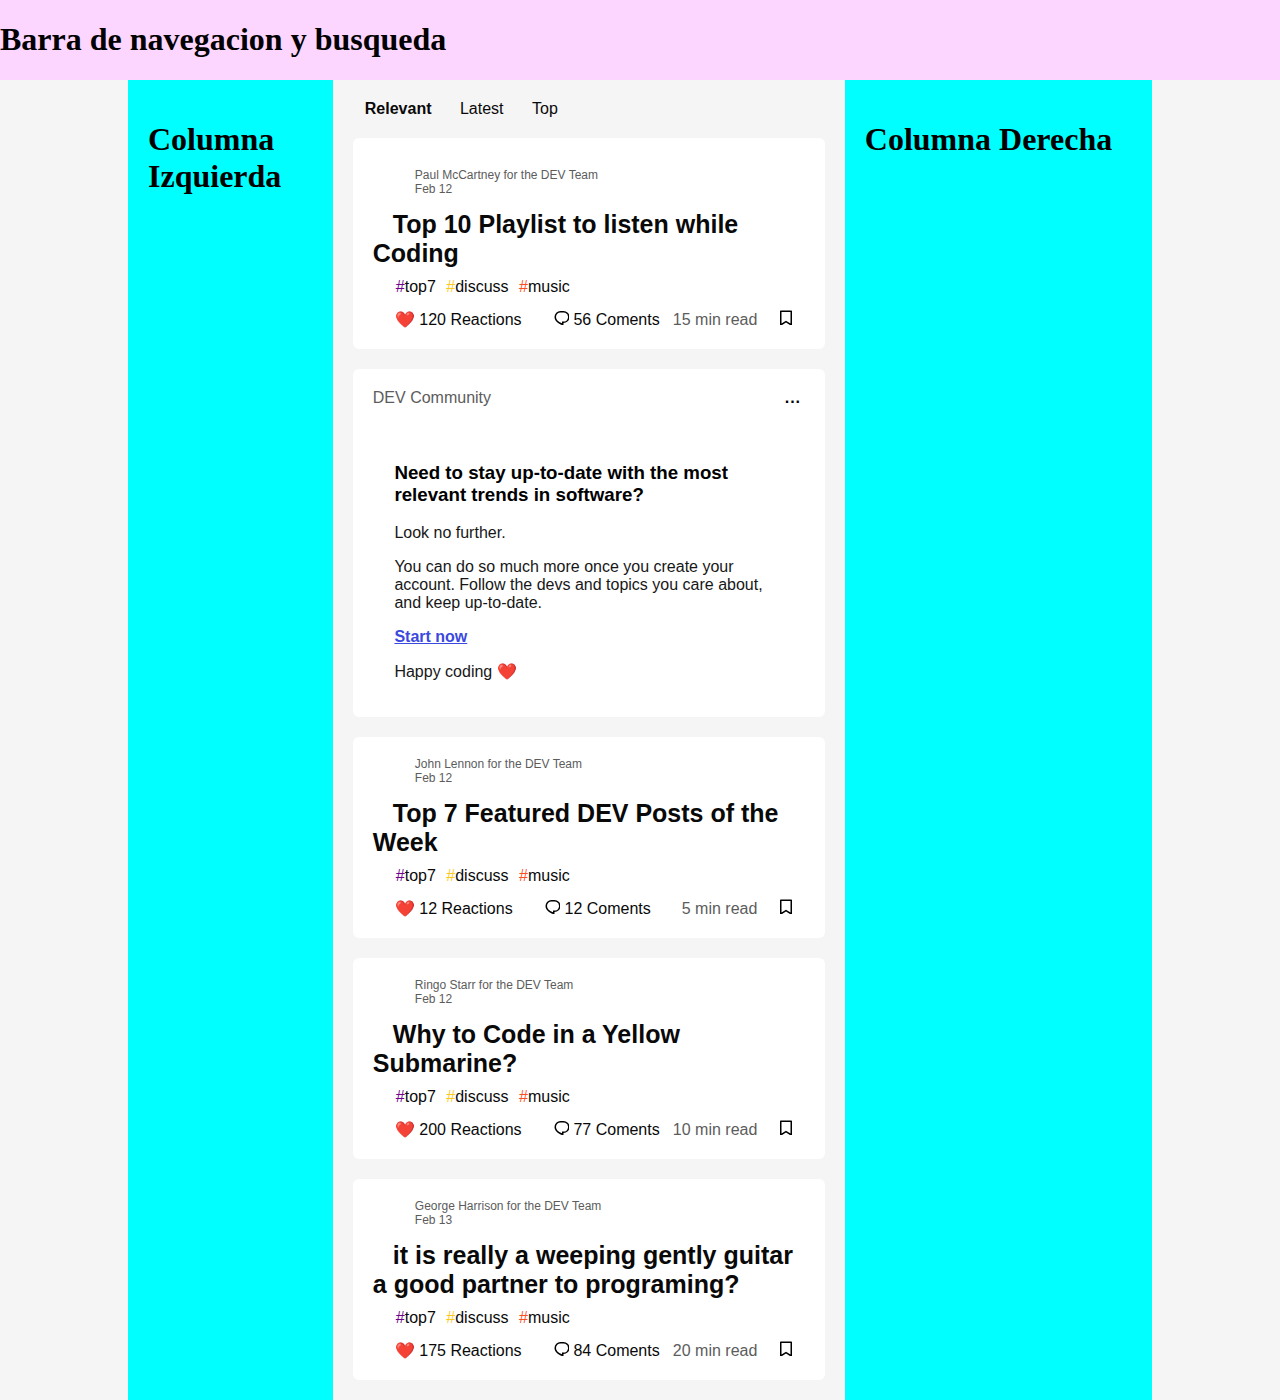
==== index.html @ b8b47127 "Feat: se agrego la seccion de post" ====
<!DOCTYPE html>
<html lang="en">
<head>
    <meta charset="UTF-8">
    <meta name="viewport" content="width=device-width, initial-scale=1.0">
    <link rel="stylesheet" href="./css/main.css">
    <title>Dev.to</title>
</head>
<body>
    <header>
        <nav> <!--Gio-->
            <h1>Barra de navegacion y busqueda</h1>
        </nav>
    </header>
    <main>
        <aside id="izquierda"> <!--Joseph-->
            <h1>Columna Izquierda</h1>
        </aside>
        <section>
            <article class="linksC">
                <a href="#"><strong>Relevant</strong></a>
                <a href="#">Latest</a>
                <a href="#">Top</a>
            </article> <!--Ulises-->
            <article class="tarjeta1">
                <img src="https://media.dev.to/cdn-cgi/image/width=1000,height=420,fit=cover,gravity=auto,format=auto/https%3A%2F%2Fdev-to-uploads.s3.amazonaws.com%2Fuploads%2Farticles%2F4a9p16hwa372gwfnn235.jpg" alt="">
                <div class="headcard3">
                    <div class="usrimg">
                        <img src="https://media.dev.to/cdn-cgi/image/width=320,height=320,fit=cover,gravity=auto,format=auto/https%3A%2F%2Fdev-to-uploads.s3.amazonaws.com%2Fuploads%2Forganization%2Fprofile_image%2F1%2Fd908a186-5651-4a5a-9f76-15200bc6801f.jpg" alt="">
                    </div>
                    <div class="usrtext">
                        <div>Paul McCartney for the DEV Team</div>
                        <div>Feb 12</div>
                    </div>
                </div>
                <div class="posttext">
                    <a href="#">
                        Top 10 Playlist to listen while Coding
                    </a>
                </div>
                <div class="hashtag">
                    <a class="top" href="#">
                        <span>#</span>top7
                    </a>
                    <a class="discuss" href="#">
                        <span>#</span>discuss
                    </a>
                    <a class="music" href="#">
                        <span>#</span>music
                    </a>
                </div>
                <div class="foot">
                    <div>
                        <a href="#">
                            ❤️ 120 Reactions
                        </a>
                        <a href="#">
                            <svg xmlns="http://www.w3.org/2000/svg" width="19" height="19" role="img" aria-labelledby="as90obtc6nj5w9nf1q9na4td9nhpqi9h" class="crayons-icon"><title id="as90obtc6nj5w9nf1q9na4td9nhpqi9h">Comments</title><path d="M10.5 5h3a6 6 0 110 12v2.625c-3.75-1.5-9-3.75-9-8.625a6 6 0 016-6zM12 15.5h1.5a4.501 4.501 0 001.722-8.657A4.5 4.5 0 0013.5 6.5h-3A4.5 4.5 0 006 11c0 2.707 1.846 4.475 6 6.36V15.5z"></path></svg>
                            56 Coments
                        </a>
                    </div>
                    <div>
                        <span class="read">15 min read</span>
                        <a href="#">
                            <svg xmlns="http://www.w3.org/2000/svg" width="19" height="19" aria-hidden="true"><path d="M6.75 4.5h10.5a.75.75 0 01.75.75v14.357a.375.375 0 01-.575.318L12 16.523l-5.426 3.401A.375.375 0 016 19.607V5.25a.75.75 0 01.75-.75zM16.5 6h-9v11.574l4.5-2.82 4.5 2.82V6z"></path></svg>
                        </a>
                    </div>
                </div>

            </article>
            <article class="tarjeta2">
                <div class="topcard2">
                    <div class="title">
                        DEV Community
                    </div>
                    <div class="button">
                        ···
                    </div>
                </div>
                <div class="contentcard2">
                    <img src="https://res.cloudinary.com/practicaldev/image/fetch/s---UXjdvws--/c_limit%2Cf_auto%2Cfl_progressive%2Cq_auto%2Cw_775/https://dev-to-uploads.s3.amazonaws.com/uploads/articles/wixrm7ejmrua4su7agha.jpg" alt="">
                    <h3>Need to stay up-to-date with the most relevant trends in software?</h3>
                    <p>Look no further.</p>
                    <p>You can do so much more once you create your account. Follow the devs and topics you care about, and keep up-to-date.</p>
                    <a href="#">Start now</a>
                    <p>Happy coding ❤️</p>
                </div>
            </article>
            <article class="tarjeta3">
                <div class="headcard3">
                    <div class="usrimg">
                        <img src="https://media.dev.to/cdn-cgi/image/width=320,height=320,fit=cover,gravity=auto,format=auto/https%3A%2F%2Fdev-to-uploads.s3.amazonaws.com%2Fuploads%2Forganization%2Fprofile_image%2F1%2Fd908a186-5651-4a5a-9f76-15200bc6801f.jpg" alt="">
                    </div>
                    <div class="usrtext">
                        <div>John Lennon for the DEV Team</div>
                        <div>Feb 12</div>
                    </div>
                </div>
                <div class="posttext">
                    <a href="#">
                        Top 7 Featured DEV Posts of the Week
                    </a>
                </div>
                <div class="hashtag">
                    <a class="top" href="#">
                        <span>#</span>top7
                    </a>
                    <a class="discuss" href="#">
                        <span>#</span>discuss
                    </a>
                    <a class="music" href="#">
                        <span>#</span>music
                    </a>
                </div>
                <div class="foot">
                    <div>
                        <a href="#">
                            ❤️ 12 Reactions
                        </a>
                        <a href="#">
                            <svg xmlns="http://www.w3.org/2000/svg" width="19" height="19" role="img" aria-labelledby="as90obtc6nj5w9nf1q9na4td9nhpqi9h" class="crayons-icon"><title id="as90obtc6nj5w9nf1q9na4td9nhpqi9h">Comments</title><path d="M10.5 5h3a6 6 0 110 12v2.625c-3.75-1.5-9-3.75-9-8.625a6 6 0 016-6zM12 15.5h1.5a4.501 4.501 0 001.722-8.657A4.5 4.5 0 0013.5 6.5h-3A4.5 4.5 0 006 11c0 2.707 1.846 4.475 6 6.36V15.5z"></path></svg>
                            12 Coments
                        </a>
                    </div>
                    <div>
                        <span class="read">5 min read</span>
                        <a href="#">
                            <svg xmlns="http://www.w3.org/2000/svg" width="19" height="19" aria-hidden="true"><path d="M6.75 4.5h10.5a.75.75 0 01.75.75v14.357a.375.375 0 01-.575.318L12 16.523l-5.426 3.401A.375.375 0 016 19.607V5.25a.75.75 0 01.75-.75zM16.5 6h-9v11.574l4.5-2.82 4.5 2.82V6z"></path></svg>
                        </a>
                    </div>
                </div>
            </article>
            <article class="tarjeta3">
                <div class="headcard3">
                    <div class="usrimg">
                        <img src="https://media.dev.to/cdn-cgi/image/width=320,height=320,fit=cover,gravity=auto,format=auto/https%3A%2F%2Fdev-to-uploads.s3.amazonaws.com%2Fuploads%2Forganization%2Fprofile_image%2F1%2Fd908a186-5651-4a5a-9f76-15200bc6801f.jpg" alt="">
                    </div>
                    <div class="usrtext">
                        <div>Ringo Starr for the DEV Team</div>
                        <div>Feb 12</div>
                    </div>
                </div>
                <div class="posttext">
                    <a href="#">
                        Why to Code in a Yellow Submarine?
                    </a>
                </div>
                <div class="hashtag">
                    <a class="top" href="#">
                        <span>#</span>top7
                    </a>
                    <a class="discuss" href="#">
                        <span>#</span>discuss
                    </a>
                    <a class="music" href="#">
                        <span>#</span>music
                    </a>
                </div>
                <div class="foot">
                    <div>
                        <a href="#">
                            ❤️ 200 Reactions
                        </a>
                        <a href="#">
                            <svg xmlns="http://www.w3.org/2000/svg" width="19" height="19" role="img" aria-labelledby="as90obtc6nj5w9nf1q9na4td9nhpqi9h" class="crayons-icon"><title id="as90obtc6nj5w9nf1q9na4td9nhpqi9h">Comments</title><path d="M10.5 5h3a6 6 0 110 12v2.625c-3.75-1.5-9-3.75-9-8.625a6 6 0 016-6zM12 15.5h1.5a4.501 4.501 0 001.722-8.657A4.5 4.5 0 0013.5 6.5h-3A4.5 4.5 0 006 11c0 2.707 1.846 4.475 6 6.36V15.5z"></path></svg>
                            77 Coments
                        </a>
                    </div>
                    <div>
                        <span class="read">10 min read</span>
                        <a href="#">
                            <svg xmlns="http://www.w3.org/2000/svg" width="19" height="19" aria-hidden="true"><path d="M6.75 4.5h10.5a.75.75 0 01.75.75v14.357a.375.375 0 01-.575.318L12 16.523l-5.426 3.401A.375.375 0 016 19.607V5.25a.75.75 0 01.75-.75zM16.5 6h-9v11.574l4.5-2.82 4.5 2.82V6z"></path></svg>
                        </a>
                    </div>
                </div>
            </article>
            <article class="tarjeta3">
                <div class="headcard3">
                    <div class="usrimg">
                        <img src="https://media.dev.to/cdn-cgi/image/width=320,height=320,fit=cover,gravity=auto,format=auto/https%3A%2F%2Fdev-to-uploads.s3.amazonaws.com%2Fuploads%2Forganization%2Fprofile_image%2F1%2Fd908a186-5651-4a5a-9f76-15200bc6801f.jpg" alt="">
                    </div>
                    <div class="usrtext">
                        <div>George Harrison for the DEV Team</div>
                        <div>Feb 13</div>
                    </div>
                </div>
                <div class="posttext">
                    <a href="#">
                        it is really a weeping gently guitar a good partner to programing?
                    </a>
                </div>
                <div class="hashtag">
                    <a class="top" href="#">
                        <span>#</span>top7
                    </a>
                    <a class="discuss" href="#">
                        <span>#</span>discuss
                    </a>
                    <a class="music" href="#">
                        <span>#</span>music
                    </a>
                </div>
                <div class="foot">
                    <div>
                        <a href="#">
                            ❤️ 175 Reactions
                        </a>
                        <a href="#">
                            <svg xmlns="http://www.w3.org/2000/svg" width="19" height="19" role="img" aria-labelledby="as90obtc6nj5w9nf1q9na4td9nhpqi9h" class="crayons-icon"><title id="as90obtc6nj5w9nf1q9na4td9nhpqi9h">Comments</title><path d="M10.5 5h3a6 6 0 110 12v2.625c-3.75-1.5-9-3.75-9-8.625a6 6 0 016-6zM12 15.5h1.5a4.501 4.501 0 001.722-8.657A4.5 4.5 0 0013.5 6.5h-3A4.5 4.5 0 006 11c0 2.707 1.846 4.475 6 6.36V15.5z"></path></svg>
                            84 Coments
                        </a>
                    </div>
                    <div>
                        <span class="read">20 min read</span>
                        <a href="#">
                            <svg xmlns="http://www.w3.org/2000/svg" width="19" height="19" aria-hidden="true"><path d="M6.75 4.5h10.5a.75.75 0 01.75.75v14.357a.375.375 0 01-.575.318L12 16.523l-5.426 3.401A.375.375 0 016 19.607V5.25a.75.75 0 01.75-.75zM16.5 6h-9v11.574l4.5-2.82 4.5 2.82V6z"></path></svg>
                        </a>
                    </div>
                </div>
            </article>
        </section>
        <aside id="derecha"> <!--Nat-->
            <h1>Columna Derecha</h1>
        </aside>
    </main>

</body>
</html>
---- css/main.css ----
section {
  font-family: Arial, Helvetica, sans-serif;
  flex: 50%;
  background-color: rgb(245, 245, 245);
  padding: 20PX;
  gap: 20px;
  display: flex;
  box-sizing: border-box;
  flex-direction: column;
}
section a {
  text-decoration: none;
  color: #090909;
  padding: 8px 12px 8px 12px;
}
section a:hover {
  color: rgb(59, 73, 223);
  background-color: rgb(255, 255, 255);
  border-radius: 0.375rem;
}
section .tarjeta1 {
  border-radius: 0.375rem;
  width: 100%;
  background-color: rgb(255, 255, 255);
  overflow: hidden;
  display: flex;
  flex-direction: column;
  gap: 10px;
  box-sizing: border-box;
  padding: 20px;
}
section .tarjeta1 img {
  width: 100%;
}
section .tarjeta1 .headcard3 {
  display: flex;
  flex-direction: row;
  width: 100%;
  border-radius: 0.375rem;
}
section .tarjeta1 .headcard3 .usrimg {
  width: 2rem;
  height: 2rem;
}
section .tarjeta1 .headcard3 .usrimg img {
  width: 100%;
  border-radius: 0.375rem;
}
section .tarjeta1 .headcard3 .usrtext {
  display: flex;
  flex-direction: column;
  font-size: 12px;
  padding-left: 10px;
  color: rgb(92, 92, 92);
}
section .tarjeta1 .posttext a {
  padding-left: 20px;
  font-size: 25px;
  font-weight: bolder;
}
section .tarjeta1 .hashtag {
  padding-left: 20px;
}
section .tarjeta1 .hashtag .top {
  padding: 3px;
}
section .tarjeta1 .hashtag .top:hover {
  padding: 3px;
  background-color: rgba(111, 0, 139, 0.1);
  border: 1px solid #6f008b;
  color: rgb(23, 23, 23);
}
section .tarjeta1 .hashtag .top span {
  color: #6f008b;
}
section .tarjeta1 .hashtag .discuss {
  padding: 3px;
}
section .tarjeta1 .hashtag .discuss:hover {
  padding: 3px;
  background-color: rgba(252, 192, 40, 0.1);
  border: 1px solid #fbc81f;
  color: rgb(23, 23, 23);
}
section .tarjeta1 .hashtag .discuss span {
  color: #fbc81f;
}
section .tarjeta1 .hashtag .music {
  padding: 3px;
}
section .tarjeta1 .hashtag .music:hover {
  padding: 3px;
  background-color: rgba(252, 111, 40, 0.1);
  border: 1px solid #fb4f1f;
  color: rgb(23, 23, 23);
}
section .tarjeta1 .hashtag .music span {
  color: #fb4f1f;
}
section .tarjeta1 .foot {
  display: flex;
  flex-direction: row;
  justify-content: space-between;
  padding-left: 10px;
  align-content: center;
}
section .tarjeta1 .foot .read {
  color: rgb(92, 92, 92);
}
section .tarjeta2 {
  border-radius: 0.375rem;
  width: 100%;
  background-color: rgb(255, 255, 255);
  overflow: hidden;
  display: flex;
  align-items: center;
  flex-direction: column;
  gap: 10px;
  box-sizing: border-box;
  padding: 20px;
}
section .tarjeta2 .contentcard2 {
  width: 90%;
}
section .tarjeta2 .contentcard2 img {
  width: 100%;
  border-radius: 0.375rem;
}
section .tarjeta2 .contentcard2 p {
  color: rgb(23, 23, 23);
}
section .tarjeta2 .contentcard2 a {
  color: rgb(59, 73, 223);
  padding: 0;
  text-decoration: underline;
  font-size: 1rem;
  font-weight: bolder;
}
section .tarjeta2 .topcard2 {
  width: 100%;
  display: flex;
  gap: 20px;
  justify-content: space-between;
}
section .tarjeta2 .topcard2 .title {
  color: rgb(92, 92, 92);
}
section .tarjeta2 .topcard2 .button {
  font-weight: 900;
  padding: 0.25rem;
}
section .tarjeta2 .topcard2 .button:hover {
  border-radius: 0.375rem;
  background-color: rgb(245, 245, 245);
  padding: 0.25rem;
  cursor: pointer;
}
section .tarjeta3 {
  border-radius: 0.375rem;
  width: 100%;
  background-color: rgb(255, 255, 255);
  overflow: hidden;
  display: flex;
  flex-direction: column;
  gap: 10px;
  box-sizing: border-box;
  padding: 20px;
}
section .tarjeta3 .headcard3 {
  display: flex;
  flex-direction: row;
  width: 100%;
}
section .tarjeta3 .headcard3 .usrimg {
  width: 2rem;
  height: 2rem;
}
section .tarjeta3 .headcard3 .usrimg img {
  width: 100%;
  border-radius: 0.375rem;
}
section .tarjeta3 .headcard3 .usrtext {
  display: flex;
  flex-direction: column;
  font-size: 12px;
  padding-left: 10px;
  color: rgb(92, 92, 92);
}
section .tarjeta3 .posttext a {
  padding-left: 20px;
  font-size: 25px;
  font-weight: bolder;
}
section .tarjeta3 .hashtag {
  padding-left: 20px;
}
section .tarjeta3 .hashtag .top {
  padding: 3px;
}
section .tarjeta3 .hashtag .top:hover {
  padding: 3px;
  background-color: rgba(111, 0, 139, 0.1);
  border: 1px solid #6f008b;
  color: rgb(23, 23, 23);
}
section .tarjeta3 .hashtag .top span {
  color: #6f008b;
}
section .tarjeta3 .hashtag .discuss {
  padding: 3px;
}
section .tarjeta3 .hashtag .discuss:hover {
  padding: 3px;
  background-color: rgba(252, 192, 40, 0.1);
  border: 1px solid #fbc81f;
  color: rgb(23, 23, 23);
}
section .tarjeta3 .hashtag .discuss span {
  color: #fbc81f;
}
section .tarjeta3 .hashtag .music {
  padding: 3px;
}
section .tarjeta3 .hashtag .music:hover {
  padding: 3px;
  background-color: rgba(252, 111, 40, 0.1);
  border: 1px solid #fb4f1f;
  color: rgb(23, 23, 23);
}
section .tarjeta3 .hashtag .music span {
  color: #fb4f1f;
}
section .tarjeta3 .foot {
  display: flex;
  flex-direction: row;
  justify-content: space-between;
  padding-left: 10px;
  align-content: center;
}
section .tarjeta3 .foot .read {
  color: rgb(92, 92, 92);
}

* {
  box-sizing: border-box;
}

body {
  margin: 0;
  padding: 0;
  display: flex;
  align-items: center;
  flex-direction: column;
  height: 100vh;
  background-color: rgb(245, 245, 245);
}

header {
  width: 100%;
  background-color: rgb(252, 214, 255);
}

main {
  display: flex;
  flex-wrap: wrap;
  background-color: rgb(41, 253, 246);
  width: 80%;
  height: 100%;
}
main #izquierda {
  background-color: aqua;
  flex: 20%;
  padding: 20PX;
}
main #derecha {
  background-color: aqua;
  flex: 30%;
  padding: 20PX;
}/*# sourceMappingURL=main.css.map */
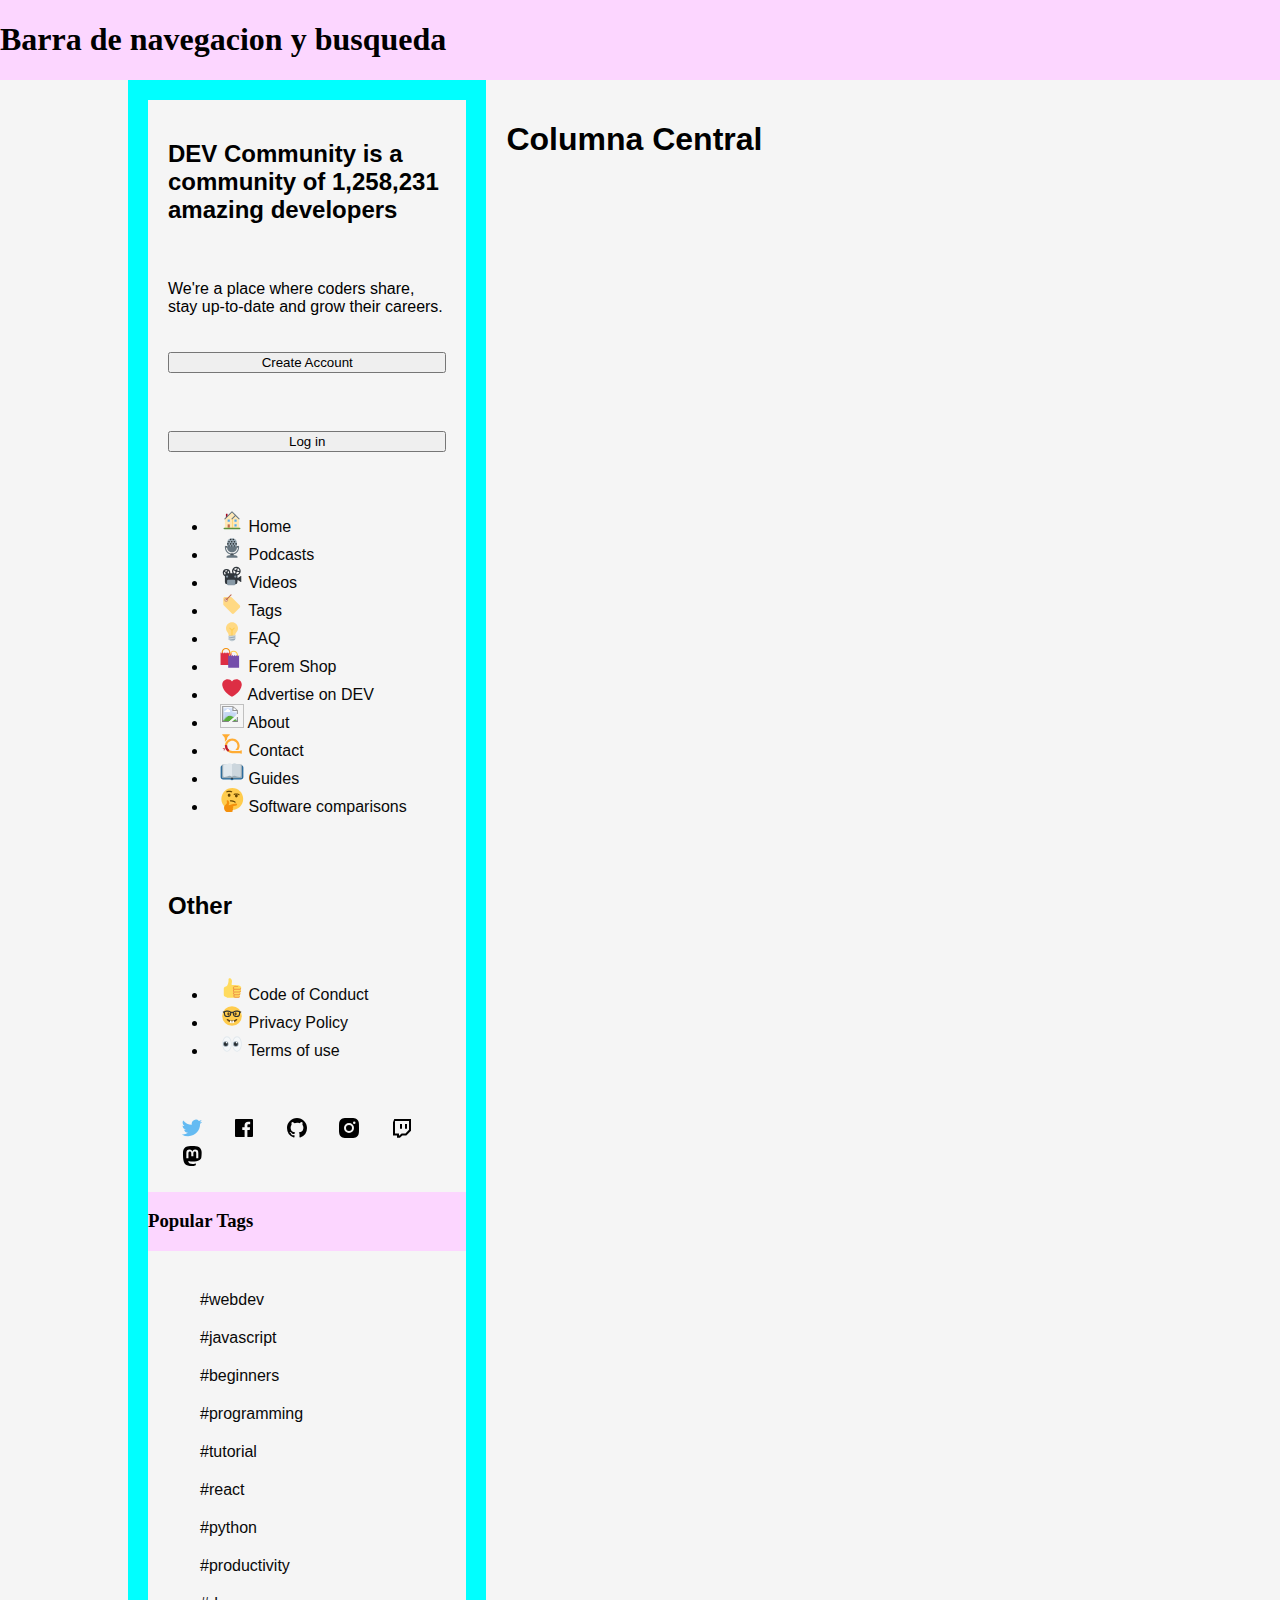
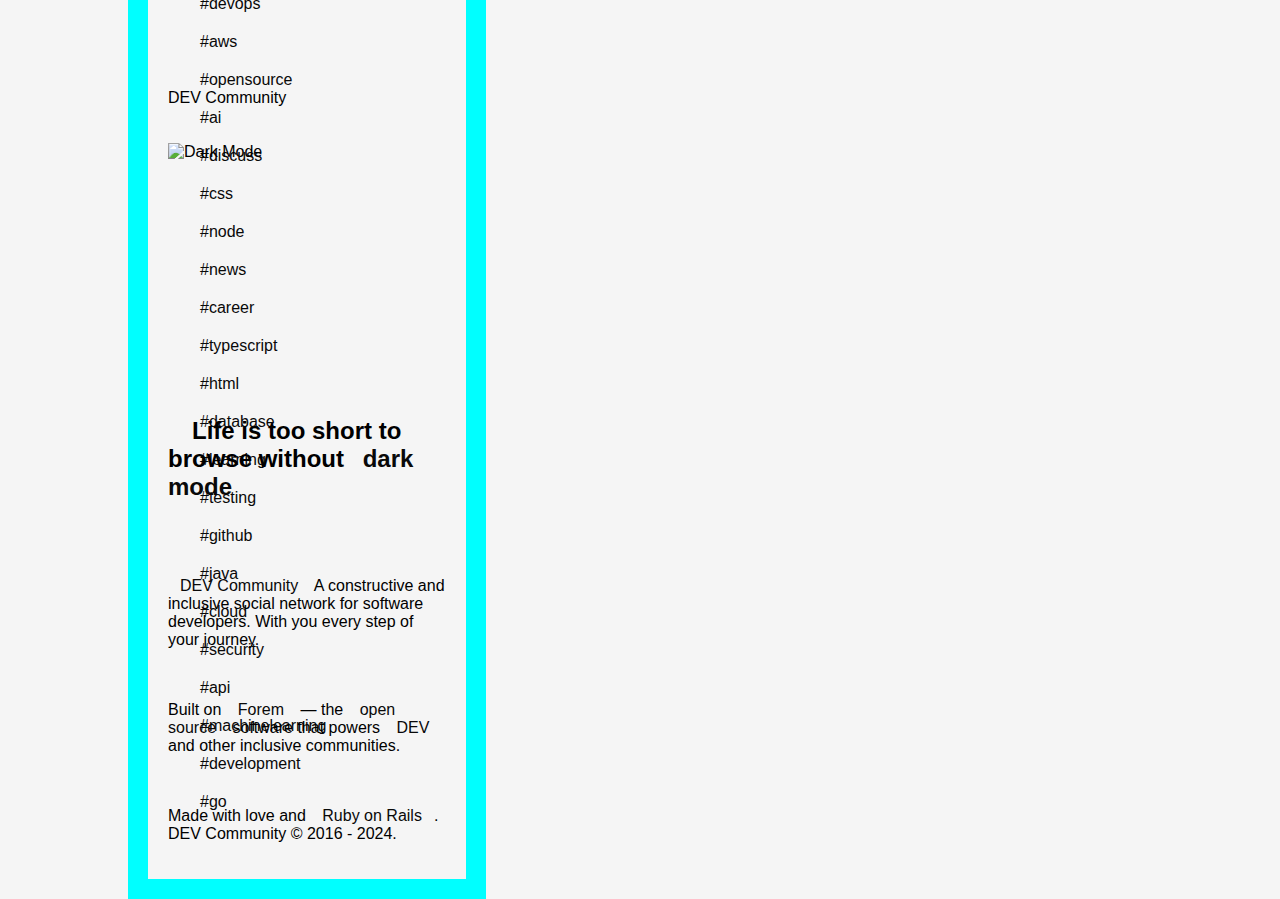
==== commit 94d7d160: "cambio" ====
--- a/index.html
+++ b/index.html
@@ -4,7 +4,8 @@
     <meta charset="UTF-8">
     <meta name="viewport" content="width=device-width, initial-scale=1.0">
     <link rel="stylesheet" href="./css/main.css">
-    <title>Dev.to</title>
+    <link href="https://fonts.googleapis.com/css2?family=Material+Symbols+Outlined" rel="stylesheet" />
+        <title>Document</title>
 </head>
 <body>
     <header>
@@ -14,214 +15,450 @@
     </header>
     <main>
         <aside id="izquierda"> <!--Joseph-->
-            <h1>Columna Izquierda</h1>
+          <header class="header">
+            <section class="seccion1">
+            <h2 class="titulo1">DEV Community is a community of 1,258,231 amazing developers</h2>
+            <p class="parrafo1">We're a place where coders share, stay up-to-date and grow their careers.
+            </p>
+            <button>Create Account</button>
+            <br>
+            <button>Log in</button>
+            </section>
+            <section class="seccionLista1">
+            <ul class="liststyle">
+            <li>
+          <a href="#" class="icons">
+            <span class="textIcons">
+              <svg xmlns="http://www.w3.org/2000/svg" viewBox="0 0 44 44" width="24" height="24">
+          <g class="nc-icon-wrapper">
+              <path fill="#A0041E" d="M13.344 18.702h-2a.5.5 0 01-.5-.5v-7a.5.5 0 01.5-.5h2a.5.5 0 01.5.5v7a.5.5 0 01-.5.5z"></path>
+              <path fill="#FFE8B6" d="M9 20L22 7l13 13v17H9z"></path>
+              <path fill="#FFCC4D" d="M22 20h1v16h-1z"></path>
+              <path fill="#66757F" d="M35 21a.997.997 0 01-.707-.293L22 8.414 9.707 20.707a1 1 0 11-1.414-1.414l13-13a.999.999 0 011.414 0l13 13A.999.999 0 0135 21z"></path>
+              <path fill="#66757F" d="M22 21a.999.999 0 01-.707-1.707l6.5-6.5a1 1 0 111.414 1.414l-6.5 6.5A.997.997 0 0122 21z"></path>
+              <path fill="#C1694F" d="M14 30h4v6h-4z"></path>
+              <path fill="#55ACEE" d="M14 21h4v4h-4zm12.5 0h4v4h-4zm0 9h4v4h-4z"></path>
+              <path fill="#5C913B" d="M37.5 37.5A1.5 1.5 0 0136 39H8a1.5 1.5 0 010-3h28a1.5 1.5 0 011.5 1.5z"></path>
+          </g>
+      </svg>
+            </span>
+            Home
+          </a>
+        </li>
+        <li>
+          <a href="#" class="icons">
+            <span class="textIcons">
+              <svg xmlns="http://www.w3.org/2000/svg" viewBox="0 0 44 44" width="24" height="24">
+          <g class="nc-icon-wrapper">
+              <path fill="#292F33" d="M10 19h24v2H10zm15 15c0 2.208-.792 4-3 4-2.209 0-3-1.792-3-4s.791-2 3-2c2.208 0 3-.208 3 2z"></path>
+              <path fill="#66757F" d="M22 35c-6.627 0-10 1.343-10 3v2h20v-2c0-1.657-3.373-3-10-3z"></path>
+              <path fill="#99AAB5" d="M22 4a9 9 0 00-9 9v7h18v-7a9 9 0 00-9-9z"></path>
+              <g fill="#292F33" transform="translate(4 4)">
+                  <circle cx="15.5" cy="2.5" r="1.5"></circle>
+                  <circle cx="20.5" cy="2.5" r="1.5"></circle>
+                  <circle cx="17.5" cy="6.5" r="1.5"></circle>
+                  <circle cx="22.5" cy="6.5" r="1.5"></circle>
+                  <circle cx="12.5" cy="6.5" r="1.5"></circle>
+                  <circle cx="15.5" cy="10.5" r="1.5"></circle>
+                  <circle cx="10.5" cy="10.5" r="1.5"></circle>
+                  <circle cx="20.5" cy="10.5" r="1.5"></circle>
+                  <circle cx="25.5" cy="10.5" r="1.5"></circle>
+                  <circle cx="17.5" cy="14.5" r="1.5"></circle>
+                  <circle cx="22.5" cy="14.5" r="1.5"></circle>
+                  <circle cx="12.5" cy="14.5" r="1.5"></circle>
+              </g>
+              <path fill="#66757F" d="M13 19.062V21c0 4.971 4.029 9 9 9s9-4.029 9-9v-1.938H13z"></path>
+              <path fill="#66757F" d="M34 18a1 1 0 00-1 1v2c0 6.074-4.925 11-11 11s-11-4.926-11-11v-2a1 1 0 00-2 0v2c0 7.18 5.82 13 13 13s13-5.82 13-13v-2a1 1 0 00-1-1z"></path>
+          </g>
+      </svg>
+            </span>
+            Podcasts
+          </a>
+        </li>
+        <li>
+          <a href="#" class="icons">
+            <span class="textIcons">
+              <svg xmlns="http://www.w3.org/2000/svg" viewBox="0 0 44 44" width="24" height="24">
+          <g transform="translate(4 4)">
+              <path fill="#31373D" d="M34.074 18l-4.832 3H28v-4c0-.088-.02-.169-.026-.256C31.436 15.864 34 12.735 34 9a8 8 0 00-16.001 0c0 1.463.412 2.822 1.099 4H14.92c.047-.328.08-.66.08-1a7 7 0 10-14 0 6.995 6.995 0 004 6.317V29a4 4 0 004 4h15a4 4 0 004-4v-3h1.242l4.832 3H35V18h-.926zM28.727 3.977a5.713 5.713 0 012.984 4.961L28.18 8.35a2.276 2.276 0 00-.583-.982l1.13-3.391zm-.9 6.342l3.552.592a5.713 5.713 0 01-4.214 3.669 3.985 3.985 0 00-1.392-1.148l.625-2.19a2.425 2.425 0 001.429-.923zM26 3.285c.282 0 .557.027.828.067l-1.131 3.392c-.404.054-.772.21-1.081.446L21.42 5.592A5.703 5.703 0 0126 3.285zM20.285 9c0-.563.085-1.106.236-1.62l3.194 1.597-.002.023c0 .657.313 1.245.771 1.662L23.816 13h-1.871a5.665 5.665 0 01-1.66-4zm-9.088-.385A4.64 4.64 0 0112.667 12c0 .344-.043.677-.113 1H10.1c.145-.304.233-.641.233-1a2.32 2.32 0 00-.392-1.292l1.256-2.093zM8 7.333c.519 0 1.01.105 1.476.261L8.22 9.688c-.073-.007-.145-.022-.22-.022a2.32 2.32 0 00-1.292.392L4.615 8.803A4.64 4.64 0 018 7.333zM3.333 12c0-.519.105-1.01.261-1.477l2.095 1.257c-.007.073-.022.144-.022.22 0 .75.36 1.41.91 1.837a3.987 3.987 0 00-1.353 1.895C4.083 14.881 3.333 13.533 3.333 12z"></path>
+              <circle fill="#8899A6" cx="24" cy="19" r="2"></circle>
+              <circle fill="#8899A6" cx="9" cy="19" r="2"></circle>
+              <path fill="#8899A6" d="M24 27a2 2 0 00-2-2H11a2 2 0 00-2 2v6a2 2 0 002 2h11a2 2 0 002-2v-6z"></path>
+          </g>
+      </svg>
+      
+            </span>
+            Videos
+          </a>
+        </li>
+        <li>
+          <a href="#" class="icons">
+            <span class="textIcons">
+              <svg xmlns="http://www.w3.org/2000/svg" viewBox="0 0 44 44" width="24" height="24">
+          <g>
+              <path fill="#FFD983" d="M36.017 24.181L21.345 9.746C20.687 9.087 19.823 9 18.96 9H8.883C7.029 9 6 10.029 6 11.883v10.082c0 .861.089 1.723.746 2.38L21.3 39.017a3.287 3.287 0 004.688 0l10.059-10.088c1.31-1.312 1.28-3.438-.03-4.748zm-23.596-8.76a1.497 1.497 0 11-2.118-2.117 1.497 1.497 0 012.118 2.117z"></path>
+              <path fill="#D99E82" d="M13.952 11.772a3.66 3.66 0 00-5.179 0 3.663 3.663 0 105.18 5.18 3.664 3.664 0 00-.001-5.18zm-1.53 3.65a1.499 1.499 0 11-2.119-2.12 1.499 1.499 0 012.119 2.12z"></path>
+              <path fill="#C1694F" d="M12.507 14.501a1 1 0 11-1.415-1.414l8.485-8.485a1 1 0 111.415 1.414l-8.485 8.485z"></path>
+          </g>
+      </svg>
+            </span>
+            Tags
+          </a>
+        </li>
+        <li>
+          <a href="#" class="icons">
+            <span class="textIcons">
+              <svg xmlns="http://www.w3.org/2000/svg" viewBox="0 0 44 44" width="24" height="24">
+          <g>
+              <path fill="#FFD983" d="M33 15.06c0 6.439-5 7.439-5 13.44 0 3.098-3.123 3.359-5.5 3.359-2.053 0-6.586-.779-6.586-3.361C15.914 22.5 11 21.5 11 15.06c0-6.031 5.285-10.92 11.083-10.92C27.883 4.14 33 9.029 33 15.06z"></path>
+              <path fill="#CCD6DD" d="M26.167 36.5c0 .828-2.234 2.5-4.167 2.5-1.933 0-4.167-1.672-4.167-2.5 0-.828 2.233-.5 4.167-.5 1.933 0 4.167-.328 4.167.5z"></path>
+              <path fill="#FFCC4D" d="M26.707 14.293a.999.999 0 00-1.414 0L22 17.586l-3.293-3.293a1 1 0 10-1.414 1.414L21 19.414V30a1 1 0 102 0V19.414l3.707-3.707a.999.999 0 000-1.414z"></path>
+              <path fill="#99AAB5" d="M28 35a2 2 0 01-2 2h-8a2 2 0 01-2-2v-6h12v6z"></path>
+              <path fill="#CCD6DD" d="M15.999 36a1 1 0 01-.163-1.986l12-2a.994.994 0 011.15.822.999.999 0 01-.822 1.15l-12 2a.927.927 0 01-.165.014zm0-4a1 1 0 01-.163-1.986l12-2a.995.995 0 011.15.822.999.999 0 01-.822 1.15l-12 2a.927.927 0 01-.165.014z"></path>
+          </g>
+      </svg>
+            </span>
+            FAQ
+          </a>
+        </li>
+        <li>
+          <a href="#" class="icons">
+            <span class="textIcons">
+              <svg xmlns="http://www.w3.org/2000/svg" viewBox="0 0 44 44" width="24" height="24">
+                <g>
+                    <path fill="#F4900C" d="M11 0C6.582 0 3 3.582 3 8v8h2V8c0-3.313 2.687-6 6-6 3.314 0 6 2.687 6 6v8h2V8c0-4.418-3.582-8-8-8z"></path><path fill="#DD2E44" d="M1 8l2 2 2-2 2 2 2-2 2 2 2-2 2 2 2-2 2 2 2-2v23H1z"></path><path fill="#FFCC4D" d="M25 5c-4.418 0-8 3.582-8 8v8h2v-8c0-3.314 2.688-6 6-6 3.315 0 6 2.686 6 6v8h2v-8c0-4.418-3.582-8-8-8z"></path><path fill="#744EAA" d="M15 13l2 2 2-2 2 2 2-2 2 2 2-2 2 2 2-2 2 2 2-2v23H15z"></path> 
+                </g>
+            </svg>
+            </span>
+            Forem Shop
+          </a>
+        </li>
+        <li>
+          <a href="#" class="icons">
+            <span class="textIcons">
+              <svg xmlns="http://www.w3.org/2000/svg" viewBox="0 0 44 44" width="24" height="24">
+          <path fill="#DD2E44" d="M39.885 15.833c0-5.45-4.418-9.868-9.867-9.868-3.308 0-6.227 1.633-8.018 4.129-1.791-2.496-4.71-4.129-8.017-4.129-5.45 0-9.868 4.417-9.868 9.868 0 .772.098 1.52.266 2.241C5.751 26.587 15.216 35.568 22 38.034c6.783-2.466 16.249-11.447 17.617-19.959.17-.721.268-1.469.268-2.242z"></path>
+      </svg>
+      
+            </span>
+            Advertise on DEV
+          </a>
+        </li>
+        <li>
+          <a href="#" class="icons">
+            <span class="textIcons">
+              <img src="https://encrypted-tbn3.gstatic.com/images?q=tbn:ANd9GcT-b9vRVvXR4Y4_ah0vg4AHhE6pvgBgayHaFt1GhcVUhpPgTBiG" width="24" height="24"    >
+            </span>
+            About
+          </a>
+        </li>
+        <li>
+          <a href="#" class="icons">
+            <span class="textIcons">
+              <svg xmlns="http://www.w3.org/2000/svg" viewBox="0 0 44 44" width="24" height="24">
+          <g>
+              <path fill="#FFAC33" d="M38.724 33.656c-1.239-.01-1.241 1.205-1.241 1.205H22.5c-5.246 0-9.5-4.254-9.5-9.5s4.254-9.5 9.5-9.5 9.5 4.254 9.5 9.5c0 3.062-1.6 5.897-3.852 7.633h5.434C35.022 30.849 36 28.139 36 25.361c0-7.456-6.045-13.5-13.5-13.5-7.456 0-13.5 6.044-13.5 13.5 0 7.455 6.044 13.5 13.5 13.5h14.982s-.003 1.127 1.241 1.139c1.238.012 1.228-1.245 1.228-1.245l.014-3.821s.001-1.267-1.241-1.278zM9 18.26a16.047 16.047 0 014-4.739V13c0-5 5-7 5-8s-1-1-1-1H5C4 4 4 5 4 5c0 1 5 3.333 5 7.69v5.57z"></path>
+              <path fill="#BE1931" d="M17.091 33.166a9.487 9.487 0 01-4.045-8.72l-3.977-.461c-.046.452-.069.911-.069 1.376 0 4.573 2.28 8.608 5.76 11.051l2.331-3.246z"></path>
+              <path fill="#BE1931" d="M10 29.924s-5.188-.812-5 1 5-1 5-1zm0 .312s-4.125 2.688-2.938 3.75S10 30.236 10 30.236z"></path>
+          </g>
+      </svg>
+            </span>
+            Contact
+          </a>
+        </li>
+        <li>
+          <a href="#" class="icons">
+            <span class="textIcons">
+              <svg xmlns:svg="http://www.w3.org/2000/svg" xmlns="http://www.w3.org/2000/svg" version="1.1" viewBox="0 0 47.5 47.5"  width="24" height="24" xml:space="preserve"><defs id="defs6"><clipPath id="clipPath18"><path d="M 0,38 38,38 38,0 0,0 0,38 z" id="path20"></path></clipPath></defs><g transform="matrix(1.25,0,0,-1.25,0,47.5)" id="g12"><g id="g14"><g clip-path="url(#clipPath18)" id="g16"><g transform="translate(33,30)" id="g22"><path d="m 0,0 -28,0 c -2.209,0 -4,-1.791 -4,-4 l 0,-15 c 0,-2.209 1.791,-4 4,-4 l 11.416,0 c 0.52,-0.596 1.477,-1 2.584,-1 1.107,0 2.064,0.404 2.584,1 L 0,-23 c 2.209,0 4,1.791 4,4 L 4,-4 C 4,-1.791 2.209,0 0,0" id="path24" style="fill:#226699;fill-opacity:1;fill-rule:nonzero;stroke:none"></path></g><g transform="translate(21,10)" id="g26"><path d="m 0,0 c 0,-1.104 -0.896,-2 -2,-2 -1.104,0 -2,0.896 -2,2 l 0,18 c 0,1.104 0.896,2 2,2 1.104,0 2,-0.896 2,-2 L 0,0 z" id="path28" style="fill:#292f33;fill-opacity:1;fill-rule:nonzero;stroke:none"></path></g><g transform="translate(19,11)" id="g30"><path d="m 0,0 c 0,-1.104 -0.896,-2 -2,-2 l -12,0 c -1.104,0 -2,0.896 -2,2 l 0,18 c 0,1.104 0.896,2 2,2 l 12,0 c 1.104,0 2,-0.896 2,-2 L 0,0 z" id="path32" style="fill:#99aab5;fill-opacity:1;fill-rule:nonzero;stroke:none"></path></g><g transform="translate(19,11)" id="g34"><path d="m 0,0 c -0.999,1.998 -3.657,2 -4,2 -2,0 -5,-2 -8,-2 -1,0 -2,0.896 -2,2 l 0,16 c 0,1.104 1,2 2,2 3.255,0 6,2 8,2 3,0 4,-1.896 4,-3 L 0,0 z" id="path36" style="fill:#e1e8ed;fill-opacity:1;fill-rule:nonzero;stroke:none"></path></g><g transform="translate(35,11)" id="g38"><path d="m 0,0 c 0,-1.104 -0.896,-2 -2,-2 l -12,0 c -1.104,0 -2,0.896 -2,2 l 0,18 c 0,1.104 0.896,2 2,2 l 12,0 c 1.104,0 2,-0.896 2,-2 L 0,0 z" id="path40" style="fill:#99aab5;fill-opacity:1;fill-rule:nonzero;stroke:none"></path></g><g transform="translate(19,11)" id="g42"><path d="m 0,0 c 0.999,1.998 3.657,2 4,2 2,0 5,-2 8,-2 1,0 2,0.896 2,2 l 0,16 c 0,1.104 -1,2 -2,2 C 8.744,20 6,22 4,22 1,22 0,20.104 0,19 L 0,0 z" id="path44" style="fill:#ccd6dd;fill-opacity:1;fill-rule:nonzero;stroke:none"></path></g></g></g></g></svg>
+            </span>
+            Guides
+          </a>
+        </li>
+        <li>
+          <a href="#" class="icons">
+            <span class="textIcons">
+              <svg xmlns:dc="http://purl.org/dc/elements/1.1/" xmlns:cc="http://creativecommons.org/ns#" xmlns:rdf="http://www.w3.org/1999/02/22-rdf-syntax-ns#" xmlns:svg="http://www.w3.org/2000/svg" xmlns="http://www.w3.org/2000/svg" viewBox="0 0 44 44" style="enable-background:new 0 0 44 44;" xml:space="preserve" version="1.1 "width="24" height="24"><metadata id="metadata8"><rdf:rdf><cc:work rdf:about=""><dc:format>image/svg+xml</dc:format><dc:type rdf:resource="http://purl.org/dc/dcmitype/StillImage"></dc:type></cc:work></rdf:rdf></metadata><defs id="defs6"><clipPath id="clipPath16" clipPathUnits="userSpaceOnUse"><path id="path18" d="M 0,36 36,36 36,0 0,0 0,36 Z"></path></clipPath></defs><g transform="matrix(1.25,0,0,-1.25,0,45)" id="g10"><g id="g12"><g clip-path="url(#clipPath16)" id="g14"><g transform="translate(2,20)" id="g20"><path id="path22" style="fill:#ffcc4d;fill-opacity:1;fill-rule:nonzero;stroke:none" d="m 0,0 c 0,-8.837 7.164,-16 16,-16 8.837,0 16,7.163 16,16 C 32,8.836 24.837,16 16,16 7.164,16 0,8.836 0,0"></path></g><g transform="translate(15.4063,25.5)" id="g24"><path id="path26" style="fill:#664500;fill-opacity:1;fill-rule:nonzero;stroke:none" d="m 0,0 c 0,-1.381 -0.896,-2.5 -2,-2.5 -1.104,0 -2,1.119 -2,2.5 0,1.38 0.896,2.5 2,2.5 1.104,0 2,-1.12 2,-2.5"></path></g><g transform="translate(26,24.5)" id="g28"><path id="path30" style="fill:#664500;fill-opacity:1;fill-rule:nonzero;stroke:none" d="m 0,0 c 0,-1.381 -0.895,-2.5 -2,-2.5 -1.104,0 -2,1.119 -2,2.5 0,1.38 0.896,2.5 2,2.5 1.105,0 2,-1.12 2,-2.5"></path></g><g transform="translate(9.6709,29.667)" id="g32"><path id="path34" style="fill:#664500;fill-opacity:1;fill-rule:nonzero;stroke:none" d="M 0,0 C -0.164,0.087 -0.303,0.223 -0.391,0.398 -0.607,0.827 -0.431,1.325 0.002,1.511 4.268,3.341 7.701,1.554 7.845,1.477 8.278,1.246 8.453,0.729 8.236,0.323 8.02,-0.082 7.496,-0.223 7.063,0.005 6.94,0.069 4.231,1.437 0.785,-0.042 0.528,-0.151 0.238,-0.127 0,0"></path></g><g transform="translate(14.7427,16.4277)" id="g36"><path id="path38" style="fill:#664500;fill-opacity:1;fill-rule:nonzero;stroke:none" d="M 0,0 C -0.136,0.127 -0.236,0.293 -0.276,0.486 -0.375,0.955 -0.078,1.392 0.389,1.46 4.981,2.138 7.841,-0.469 7.962,-0.58 8.322,-0.914 8.357,-1.457 8.044,-1.795 7.732,-2.131 7.189,-2.133 6.83,-1.801 6.726,-1.709 4.458,0.307 0.748,-0.24 0.471,-0.281 0.197,-0.184 0,0"></path></g><g transform="translate(20.4307,25.917)" id="g40"><path id="path42" style="fill:#664500;fill-opacity:1;fill-rule:nonzero;stroke:none" d="M 0,0 C -0.156,0.098 -0.286,0.243 -0.362,0.424 -0.549,0.866 -0.339,1.352 0.105,1.508 4.486,3.044 7.79,1.028 7.929,0.941 8.344,0.681 8.483,0.154 8.24,-0.237 7.998,-0.627 7.464,-0.732 7.049,-0.475 6.929,-0.402 4.321,1.146 0.782,-0.095 0.518,-0.187 0.23,-0.143 0,0"></path></g><g transform="translate(17.2764,0.8682)" id="g44"><path id="path46" style="fill:#f4900c;fill-opacity:1;fill-rule:nonzero;stroke:none" d="m 0,0 c 0,0 1.265,0.411 1.429,1.352 0.173,0.971 -0.624,1.167 -0.624,1.167 0,0 1.041,0.208 1.172,1.376 0.123,1.1 -0.862,1.363 -0.862,1.363 0,0 0.97,0.4 1.016,1.539 0.038,0.959 -0.995,1.428 -0.995,1.428 0,0 5.038,1.22 5.555,1.34 0.516,0.121 1.321,0.616 1.07,1.695 -0.249,1.08 -1.204,1.118 -1.698,1.003 -0.494,-0.116 -6.744,-1.567 -8.9,-2.069 -0.23,-0.053 -1.308,-0.302 -1.439,-0.334 -0.54,-0.127 -0.785,0.111 -0.405,0.512 0.509,0.536 0.833,1.129 0.947,2.113 0.119,1.036 -0.232,2.314 -0.433,2.809 -0.374,0.921 -1.005,1.649 -1.734,1.899 -1.138,0.39 -1.946,-0.321 -1.542,-1.561 0.604,-1.855 0.209,-3.375 -0.833,-4.293 -2.449,-2.157 -3.589,-3.695 -2.83,-6.973 0.827,-3.575 4.377,-5.876 7.952,-5.048 C -2.965,-0.64 0,0 0,0"></path></g></g></g></g></svg>
+            </span>
+            Software comparisons
+          </a>
+        </li>
+            </ul>
+            </section>
+            <section class="seccionLista2">
+            <h2 class="titulo1">Other</h2>
+            <ul class="liststyle">
+                <li>
+            <a href="#" class="icons">
+              <span class="textIcons">
+                <svg xmlns="http://www.w3.org/2000/svg" viewBox="0 0 44 44" width="24" height="24">
+            <g>
+                <path fill="#FFDB5E" d="M38.956 21.916c0-.503-.12-.975-.321-1.404-1.341-4.326-7.619-4.01-16.549-4.221-1.493-.035-.639-1.798-.115-5.668.341-2.517-1.282-6.382-4.01-6.382-4.498 0-.171 3.548-4.148 12.322-2.125 4.688-6.875 2.062-6.875 6.771v10.719c0 1.833.18 3.595 2.758 3.885 2.499.281 1.937 2.062 5.542 2.062h18.044a3.337 3.337 0 003.333-3.334c0-.762-.267-1.456-.698-2.018 1.02-.571 1.72-1.649 1.72-2.899 0-.76-.266-1.454-.696-2.015 1.023-.57 1.725-1.649 1.725-2.901 0-.909-.368-1.733-.961-2.336a3.311 3.311 0 001.251-2.581z"></path>
+                <path fill="#EE9547" d="M27.02 25.249h8.604c1.17 0 2.268-.626 2.866-1.633a.876.876 0 00-1.506-.892 1.588 1.588 0 01-1.361.775h-8.81c-.873 0-1.583-.71-1.583-1.583s.71-1.583 1.583-1.583H32.7a.875.875 0 000-1.75h-5.888a3.337 3.337 0 00-3.333 3.333c0 1.025.475 1.932 1.205 2.544a3.32 3.32 0 00-.998 2.373c0 1.028.478 1.938 1.212 2.549a3.318 3.318 0 00.419 5.08 3.305 3.305 0 00-.852 2.204 3.337 3.337 0 003.333 3.333h5.484a3.35 3.35 0 002.867-1.632.875.875 0 00-1.504-.894 1.594 1.594 0 01-1.363.776h-5.484c-.873 0-1.583-.71-1.583-1.583s.71-1.583 1.583-1.583h6.506a3.35 3.35 0 002.867-1.633.875.875 0 10-1.504-.894 1.572 1.572 0 01-1.363.777h-7.063a1.585 1.585 0 010-3.167h8.091a3.35 3.35 0 002.867-1.632.875.875 0 00-1.504-.894 1.573 1.573 0 01-1.363.776H27.02a1.585 1.585 0 010-3.167z"></path>
+            </g>
+        </svg>
+        
+              </span>
+              Code of Conduct
+            </a>
+          </li>
+          <li>
+            <a href="#" class="icons">
+              <span class="textIcons">
+                <svg xmlns="http://www.w3.org/2000/svg" viewBox="0 0 44 44" width="24" height="24">
+            <g transform="translate(4 4)">
+                <circle fill="#FFCC4D" cx="18" cy="18" r="18"></circle>
+                <path fill="#664500" d="M27.335 23.629a.501.501 0 00-.635-.029c-.039.029-3.922 2.9-8.7 2.9-4.766 0-8.662-2.871-8.7-2.9a.5.5 0 10-.729.657C8.7 24.472 11.788 29.5 18 29.5s9.301-5.028 9.429-5.243a.499.499 0 00-.094-.628z"></path>
+                <path fill="#65471B" d="M18 26.591c-.148 0-.291-.011-.438-.016v4.516h.875v-4.517c-.145.005-.289.017-.437.017z"></path>
+                <path fill="#FFF" d="M22 26c.016-.004-1.45.378-2.446.486-.366.042-.737.076-1.117.089v4.517H20c1.1 0 2-.9 2-2V26zm-8 0c-.016-.004 1.45.378 2.446.486.366.042.737.076 1.117.089v4.517H16c-1.1 0-2-.9-2-2V26z"></path>
+                <path fill="#65471B" d="M27.335 23.629a.501.501 0 00-.635-.029c-.03.022-2.259 1.668-5.411 2.47-.443.113-1.864.43-3.286.431-1.424 0-2.849-.318-3.292-.431-3.152-.802-5.381-2.448-5.411-2.47a.501.501 0 00-.729.657c.097.162 1.885 3.067 5.429 4.481v-1.829c-.016-.004 1.45.378 2.446.486.366.042.737.076 1.117.089.146.005.289.016.437.016.148 0 .291-.011.438-.016.38-.013.751-.046 1.117-.089.996-.108 2.462-.49 2.446-.486v1.829c3.544-1.414 5.332-4.319 5.429-4.481a.5.5 0 00-.095-.628zm-.711-9.605c0 1.714-.938 3.104-2.096 3.104-1.157 0-2.096-1.39-2.096-3.104s.938-3.104 2.096-3.104c1.158 0 2.096 1.39 2.096 3.104zm-17.167 0c0 1.714.938 3.104 2.096 3.104 1.157 0 2.096-1.39 2.096-3.104s-.938-3.104-2.096-3.104c-1.158 0-2.096 1.39-2.096 3.104z"></path>
+                <path fill="#292F33" d="M34.808 9.627c-.171-.166-1.267.274-2.376-.291-2.288-1.166-8.07-2.291-11.834.376-.403.285-2.087.333-2.558.313-.471.021-2.155-.027-2.558-.313-3.763-2.667-9.545-1.542-11.833-.376-1.109.565-2.205.125-2.376.291-.247.239-.247 1.196.001 1.436.246.239 1.477.515 1.722 1.232.247.718.249 4.958 2.213 6.424 1.839 1.372 6.129 1.785 8.848.238 2.372-1.349 2.289-4.189 2.724-5.881.155-.603.592-.907 1.26-.907s1.105.304 1.26.907c.435 1.691.351 4.532 2.724 5.881 2.719 1.546 7.009 1.133 8.847-.238 1.965-1.465 1.967-5.706 2.213-6.424.245-.717 1.476-.994 1.722-1.232.248-.24.249-1.197.001-1.436zm-20.194 3.65c-.077 1.105-.274 3.227-1.597 3.98-.811.462-1.868.743-2.974.743h-.001c-1.225 0-2.923-.347-3.587-.842-.83-.619-1.146-3.167-1.265-4.12-.076-.607-.28-2.09.388-2.318 1.06-.361 2.539-.643 4.052-.643.693 0 3.021.043 4.155.741 1.005.617.872 1.851.829 2.459zm16.278-.253c-.119.954-.435 3.515-1.265 4.134-.664.495-2.362.842-3.587.842h-.001c-1.107 0-2.163-.281-2.975-.743-1.323-.752-1.52-2.861-1.597-3.966-.042-.608-.176-1.851.829-2.468 1.135-.698 3.462-.746 4.155-.746 1.513 0 2.991.277 4.052.638.668.228.465 1.702.389 2.309z"></path>
+            </g>
+        </svg>
+        
+              </span>
+              Privacy Policy
+            </a>
+          </li>
+          <li>
+            <a href="#" class="icons">
+              <span class="textIcons">
+                <svg xmlns="http://www.w3.org/2000/svg" viewBox="0 0 44 44" width="24" height="24">
+            <g transform="translate(4 4)">
+                <ellipse fill="#F5F8FA" cx="8.828" cy="18" rx="7.953" ry="13.281"></ellipse>
+                <path fill="#E1E8ED" d="M8.828 32.031C3.948 32.031.125 25.868.125 18S3.948 3.969 8.828 3.969 17.531 10.132 17.531 18s-3.823 14.031-8.703 14.031zm0-26.562C4.856 5.469 1.625 11.09 1.625 18s3.231 12.531 7.203 12.531S16.031 24.91 16.031 18 12.8 5.469 8.828 5.469z"></path>
+                <circle fill="#8899A6" cx="6.594" cy="18" r="4.96"></circle>
+                <circle fill="#292F33" cx="6.594" cy="18" r="3.565"></circle>
+                <circle fill="#F5F8FA" cx="7.911" cy="15.443" r="1.426"></circle>
+                <ellipse fill="#F5F8FA" cx="27.234" cy="18" rx="7.953" ry="13.281"></ellipse>
+                <path fill="#E1E8ED" d="M27.234 32.031c-4.88 0-8.703-6.163-8.703-14.031s3.823-14.031 8.703-14.031S35.938 10.132 35.938 18s-3.824 14.031-8.704 14.031zm0-26.562c-3.972 0-7.203 5.622-7.203 12.531 0 6.91 3.231 12.531 7.203 12.531S34.438 24.91 34.438 18 31.206 5.469 27.234 5.469z"></path>
+                <circle fill="#8899A6" cx="25" cy="18" r="4.96"></circle>
+                <circle fill="#292F33" cx="25" cy="18" r="3.565"></circle>
+                <circle fill="#F5F8FA" cx="26.317" cy="15.443" r="1.426"></circle>
+            </g>
+        </svg>
+              </span>
+              Terms of use
+            </a>
+          </li>
+            </ul>
+            </section>
+            <section class="socialMedia">
+            <div>
+                <a href="https://twitter.com/thepracticaldev">
+                <svg xmlns="http://www.w3.org/2000/svg" width="24" height="24" viewBox="0 0 24 24" role="img" aria-labelledby="atrdkg4m51rf4c9o37q027vwgalapkzh" class="crayons-icon c-link__icon"><title id="atrdkg4m51rf4c9o37q027vwgalapkzh">Twitter</title>
+                <path d="M22.162 5.656a8.383 8.383 0 01-2.402.658A4.196 4.196 0 0021.6 4c-.82.488-1.719.83-2.656 1.015a4.182 4.182 0 00-7.126 3.814 11.874 11.874 0 01-8.62-4.37 4.168 4.168 0 00-.566 2.103c0 1.45.738 2.731 1.86 3.481a4.168 4.168 0 01-1.894-.523v.052a4.185 4.185 0 003.355 4.101 4.211 4.211 0 01-1.89.072A4.185 4.185 0 007.97 16.65a8.395 8.395 0 01-6.191 1.732 11.83 11.83 0 006.41 1.88c7.693 0 11.9-6.373 11.9-11.9 0-.18-.005-.362-.013-.54a8.495 8.495 0 002.087-2.165l-.001-.001z" fill="#65bbf2"></path>
+            </svg>
+            
+              </a>
+              <a href="https://facebook.com/thepracticaldev">
+                <svg xmlns="http://www.w3.org/2000/svg" width="24" height="24" viewBox="0 0 24 24" role="img" aria-labelledby="ap41ih3ae53rieeegvb0omc4y9exp7x3" class="crayons-icon c-link__icon"><title id="ap41ih3ae53rieeegvb0omc4y9exp7x3">Facebook</title>
+                <path d="M15.402 21v-6.966h2.333l.349-2.708h-2.682V9.598c0-.784.218-1.319 1.342-1.319h1.434V5.857a19.188 19.188 0 00-2.09-.107c-2.067 0-3.482 1.262-3.482 3.58v1.996h-2.338v2.708h2.338V21H4a1 1 0 01-1-1V4a1 1 0 011-1h16a1 1 0 011 1v16a1 1 0 01-1 1h-4.598z"></path>
+            </svg>
+            
+              </a>
+              <a href="https://github.com/forem">
+                <svg xmlns="http://www.w3.org/2000/svg" width="24" height="24" viewBox="0 0 24 24" role="img" aria-labelledby="amq5t25yfxc2bx1d402gznll561apzlb" class="crayons-icon c-link__icon"><title id="amq5t25yfxc2bx1d402gznll561apzlb">Github</title>
+                <path d="M12 2C6.475 2 2 6.475 2 12a9.994 9.994 0 006.838 9.488c.5.087.687-.213.687-.476 0-.237-.013-1.024-.013-1.862-2.512.463-3.162-.612-3.362-1.175-.113-.288-.6-1.175-1.025-1.413-.35-.187-.85-.65-.013-.662.788-.013 1.35.725 1.538 1.025.9 1.512 2.338 1.087 2.912.825.088-.65.35-1.087.638-1.337-2.225-.25-4.55-1.113-4.55-4.938 0-1.088.387-1.987 1.025-2.688-.1-.25-.45-1.275.1-2.65 0 0 .837-.262 2.75 1.026a9.28 9.28 0 012.5-.338c.85 0 1.7.112 2.5.337 1.912-1.3 2.75-1.024 2.75-1.024.55 1.375.2 2.4.1 2.65.637.7 1.025 1.587 1.025 2.687 0 3.838-2.337 4.688-4.562 4.938.362.312.675.912.675 1.85 0 1.337-.013 2.412-.013 2.75 0 .262.188.574.688.474A10.016 10.016 0 0022 12c0-5.525-4.475-10-10-10z"></path>
+            </svg>
+            
+              </a>
+              <a href="https://instagram.com/thepracticaldev">
+                <svg xmlns="http://www.w3.org/2000/svg" width="24" height="24" viewBox="0 0 24 24" role="img" aria-labelledby="ag28f1mh1k1jwk9k2ol5lei6eb2wvsst" class="crayons-icon c-link__icon"><title id="ag28f1mh1k1jwk9k2ol5lei6eb2wvsst">Instagram</title>
+                <path d="M12 2c2.717 0 3.056.01 4.122.06 1.065.05 1.79.217 2.428.465.66.254 1.216.598 1.772 1.153.509.5.902 1.105 1.153 1.772.247.637.415 1.363.465 2.428.047 1.066.06 1.405.06 4.122 0 2.717-.01 3.056-.06 4.122-.05 1.065-.218 1.79-.465 2.428a4.883 4.883 0 01-1.153 1.772c-.5.508-1.105.902-1.772 1.153-.637.247-1.363.415-2.428.465-1.066.047-1.405.06-4.122.06-2.717 0-3.056-.01-4.122-.06-1.065-.05-1.79-.218-2.428-.465a4.89 4.89 0 01-1.772-1.153 4.904 4.904 0 01-1.153-1.772c-.248-.637-.415-1.363-.465-2.428C2.013 15.056 2 14.717 2 12c0-2.717.01-3.056.06-4.122.05-1.066.217-1.79.465-2.428a4.88 4.88 0 011.153-1.772A4.897 4.897 0 015.45 2.525c.638-.248 1.362-.415 2.428-.465C8.944 2.013 9.283 2 12 2zm0 5a5 5 0 100 10 5 5 0 000-10zm6.5-.25a1.25 1.25 0 10-2.5 0 1.25 1.25 0 002.5 0zM12 9a3 3 0 110 6 3 3 0 010-6z"></path>
+            </svg>
+            
+              </a>
+              <a href="https://twitch.com/thepracticaldev">
+                <svg xmlns="http://www.w3.org/2000/svg" width="24" height="24" viewBox="0 0 24 24" role="img" aria-labelledby="am550mlgp03n06ubj7hyb7rhpw6sfxt6" class="crayons-icon c-link__icon"><title id="am550mlgp03n06ubj7hyb7rhpw6sfxt6">Twitch</title>
+                <path d="M4.3 3H21v11.7l-4.7 4.7h-3.9l-2.5 2.4H7v-2.4H3V6.2L4.3 3zM5 17.4h4v2.4h.095l2.5-2.4h3.877L19 13.872V5H5v12.4zM15 8h2v4.7h-2V8zm0 0h2v4.7h-2V8zm-5 0h2v4.7h-2V8z"></path>
+            </svg>
+            
+              </a>
+              <a href="https://fosstodon.org/@thepracticaldev">
+                <svg xmlns="http://www.w3.org/2000/svg" width="24" height="24" viewBox="0 0 24 24" role="img" aria-labelledby="a5eyrt1vozg3xq5b6ca23jiczut8gj4u" class="crayons-icon c-link__icon"><title id="a5eyrt1vozg3xq5b6ca23jiczut8gj4u">Mastodon</title>
+                <path d="M21.258 13.99c-.274 1.41-2.456 2.955-4.962 3.254-1.306.156-2.593.3-3.965.236-2.243-.103-4.014-.535-4.014-.535 0 .218.014.426.04.62.292 2.215 2.196 2.347 4 2.41 1.82.062 3.44-.45 3.44-.45l.076 1.646s-1.274.684-3.542.81c-1.25.068-2.803-.032-4.612-.51-3.923-1.039-4.598-5.22-4.701-9.464-.031-1.26-.012-2.447-.012-3.44 0-4.34 2.843-5.611 2.843-5.611 1.433-.658 3.892-.935 6.45-.956h.062c2.557.02 5.018.298 6.451.956 0 0 2.843 1.272 2.843 5.61 0 0 .036 3.201-.397 5.424zm-2.956-5.087c0-1.074-.273-1.927-.822-2.558-.567-.631-1.308-.955-2.229-.955-1.065 0-1.871.41-2.405 1.228l-.518.87-.519-.87C11.276 5.8 10.47 5.39 9.405 5.39c-.921 0-1.663.324-2.229.955-.549.631-.822 1.484-.822 2.558v5.253h2.081V9.057c0-1.075.452-1.62 1.357-1.62 1 0 1.501.647 1.501 1.927v2.79h2.07v-2.79c0-1.28.5-1.927 1.5-1.927.905 0 1.358.545 1.358 1.62v5.1h2.08V8.902l.001.001z"></path>
+            </svg>
+              </a>
+            </div>
+            </section>
+            <h3>Popular Tags</h3>
+            <section class="popularTags">
+            <section style="max-height: 42vh">
+                <div>
+                  <a href="#">
+                    #webdev
+                  </a>
+                </div>
+                <div>
+                  <a href="#">
+                    #javascript
+                  </a>
+                </div>
+                <div>
+                  <a href="#">
+                    #beginners
+                  </a>
+                </div>
+                <div>
+                  <a href="#">
+                    #programming
+                  </a>
+                </div>
+                <div>
+                  <a href="#">
+                    #tutorial
+                  </a>
+                </div>
+                <div>
+                  <a href="#">
+                    #react
+                  </a>
+                </div>
+                <div>
+                  <a href="#">
+                    #python
+                  </a>
+                </div>
+                <div>
+                  <a href="#">
+                    #productivity
+                  </a>
+                </div>
+                <div>
+                  <a href="#">
+                    #devops
+                  </a>
+                </div>
+                <div>
+                  <a href="#">
+                    #aws
+                  </a>
+                </div>
+                <div>
+                  <a href="#">
+                    #opensource
+                  </a>
+                </div>
+                <div>
+                  <a href="#">
+                    #ai
+                  </a>
+                </div>
+                <div>
+                  <a href="#">
+                    #discuss
+                  </a>
+                </div>
+                <div>
+                  <a href="#">
+                    #css
+                </a>
+                </div>
+                <div>
+                  <a href="#">
+                    #node
+                  </a>
+                </div>
+                <div>
+                  <a href="#">
+                    #news
+                  </a>
+                </div>
+                <div>
+                  <a href="#">
+                    #career
+                  </a>
+                </div>
+                <div>
+                  <a href="#">
+                    #typescript
+                  </a>
+                </div>
+                <div>
+                  <a href="#">
+                    #html
+                </a>
+                </div>
+                <div>
+                  <a href="#">
+                    #database
+                  </a>
+                </div>
+                <div>
+                  <a href="#">
+                    #learning
+                  </a>
+                </div>
+                <div>
+                  <a href="#">
+                    #testing
+                  </a>
+                </div>
+                <div>
+                  <a href="#">
+                    #github
+                  </a>
+                </div>
+                <div>
+                  <a href="#">
+                    #java
+                </a>
+                </div>
+                <div>
+                  <a href="#">
+                    #cloud
+                  </a>
+                </div>
+                <div>
+                  <a href="#">
+                    #security
+                  </a>
+                </div>
+                <div>
+                  <a href="#">
+                    #api
+                </a>
+                </div>
+                <div>
+                  <a href="#">
+                    #machinelearning
+                  </a>
+                </div>
+                <div>
+                  <a href="#">
+                    #development
+                  </a>
+                </div>
+                <div>
+                  <a href="#">
+                  #go               
+                </a>
+                </div>
+            </section>
+            </section>
+            <section class="seccionfinal">
+                <span>DEV Community</span>
+            <p><img src="https://res.cloudinary.com/practicaldev/image/fetch/s--GkDXbK0b--/c_limit%2Cf_auto%2Cfl_progressive%2Cq_auto%2Cw_350/https://dev-to-uploads.s3.amazonaws.com/uploads/articles/oky7tpxe4z0f8ksng5ta.png" alt="Dark Mode" width="180" height="180" loading="lazy" style="display: flex; justify-content: center;"></p>
+            <br>
+            <h2 class="titulo1">  
+                <a href="#">  </a>  Life is too short to browse without <a href="https://dev.to/settings/customization">dark mode</a>
+            </h2>
+            </section>
+            <section class="titulo1">
+                <p>
+                  <a href="#">DEV Community</a>
+              A constructive and inclusive social network for software developers. With you every step of your journey.
+                </p>
+              
+                <p>Built on <a href="#">Forem</a> — the <a href="#">open source</a> software that powers <a href="#">DEV</a> and other inclusive communities.</p>
+                <p>Made with love and <a href="#">Ruby on Rails</a>. DEV Community <span title="copyright">©</span> 2016 - 2024.</p>
+              </section>
+        </header>
         </aside>
-        <section>
-            <article class="linksC">
-                <a href="#"><strong>Relevant</strong></a>
-                <a href="#">Latest</a>
-                <a href="#">Top</a>
-            </article> <!--Ulises-->
-            <article class="tarjeta1">
-                <img src="https://media.dev.to/cdn-cgi/image/width=1000,height=420,fit=cover,gravity=auto,format=auto/https%3A%2F%2Fdev-to-uploads.s3.amazonaws.com%2Fuploads%2Farticles%2F4a9p16hwa372gwfnn235.jpg" alt="">
-                <div class="headcard3">
-                    <div class="usrimg">
-                        <img src="https://media.dev.to/cdn-cgi/image/width=320,height=320,fit=cover,gravity=auto,format=auto/https%3A%2F%2Fdev-to-uploads.s3.amazonaws.com%2Fuploads%2Forganization%2Fprofile_image%2F1%2Fd908a186-5651-4a5a-9f76-15200bc6801f.jpg" alt="">
-                    </div>
-                    <div class="usrtext">
-                        <div>Paul McCartney for the DEV Team</div>
-                        <div>Feb 12</div>
-                    </div>
-                </div>
-                <div class="posttext">
-                    <a href="#">
-                        Top 10 Playlist to listen while Coding
-                    </a>
-                </div>
-                <div class="hashtag">
-                    <a class="top" href="#">
-                        <span>#</span>top7
-                    </a>
-                    <a class="discuss" href="#">
-                        <span>#</span>discuss
-                    </a>
-                    <a class="music" href="#">
-                        <span>#</span>music
-                    </a>
-                </div>
-                <div class="foot">
-                    <div>
-                        <a href="#">
-                            ❤️ 120 Reactions
-                        </a>
-                        <a href="#">
-                            <svg xmlns="http://www.w3.org/2000/svg" width="19" height="19" role="img" aria-labelledby="as90obtc6nj5w9nf1q9na4td9nhpqi9h" class="crayons-icon"><title id="as90obtc6nj5w9nf1q9na4td9nhpqi9h">Comments</title><path d="M10.5 5h3a6 6 0 110 12v2.625c-3.75-1.5-9-3.75-9-8.625a6 6 0 016-6zM12 15.5h1.5a4.501 4.501 0 001.722-8.657A4.5 4.5 0 0013.5 6.5h-3A4.5 4.5 0 006 11c0 2.707 1.846 4.475 6 6.36V15.5z"></path></svg>
-                            56 Coments
-                        </a>
-                    </div>
-                    <div>
-                        <span class="read">15 min read</span>
-                        <a href="#">
-                            <svg xmlns="http://www.w3.org/2000/svg" width="19" height="19" aria-hidden="true"><path d="M6.75 4.5h10.5a.75.75 0 01.75.75v14.357a.375.375 0 01-.575.318L12 16.523l-5.426 3.401A.375.375 0 016 19.607V5.25a.75.75 0 01.75-.75zM16.5 6h-9v11.574l4.5-2.82 4.5 2.82V6z"></path></svg>
-                        </a>
-                    </div>
-                </div>
-
-            </article>
-            <article class="tarjeta2">
-                <div class="topcard2">
-                    <div class="title">
-                        DEV Community
-                    </div>
-                    <div class="button">
-                        ···
-                    </div>
-                </div>
-                <div class="contentcard2">
-                    <img src="https://res.cloudinary.com/practicaldev/image/fetch/s---UXjdvws--/c_limit%2Cf_auto%2Cfl_progressive%2Cq_auto%2Cw_775/https://dev-to-uploads.s3.amazonaws.com/uploads/articles/wixrm7ejmrua4su7agha.jpg" alt="">
-                    <h3>Need to stay up-to-date with the most relevant trends in software?</h3>
-                    <p>Look no further.</p>
-                    <p>You can do so much more once you create your account. Follow the devs and topics you care about, and keep up-to-date.</p>
-                    <a href="#">Start now</a>
-                    <p>Happy coding ❤️</p>
-                </div>
-            </article>
-            <article class="tarjeta3">
-                <div class="headcard3">
-                    <div class="usrimg">
-                        <img src="https://media.dev.to/cdn-cgi/image/width=320,height=320,fit=cover,gravity=auto,format=auto/https%3A%2F%2Fdev-to-uploads.s3.amazonaws.com%2Fuploads%2Forganization%2Fprofile_image%2F1%2Fd908a186-5651-4a5a-9f76-15200bc6801f.jpg" alt="">
-                    </div>
-                    <div class="usrtext">
-                        <div>John Lennon for the DEV Team</div>
-                        <div>Feb 12</div>
-                    </div>
-                </div>
-                <div class="posttext">
-                    <a href="#">
-                        Top 7 Featured DEV Posts of the Week
-                    </a>
-                </div>
-                <div class="hashtag">
-                    <a class="top" href="#">
-                        <span>#</span>top7
-                    </a>
-                    <a class="discuss" href="#">
-                        <span>#</span>discuss
-                    </a>
-                    <a class="music" href="#">
-                        <span>#</span>music
-                    </a>
-                </div>
-                <div class="foot">
-                    <div>
-                        <a href="#">
-                            ❤️ 12 Reactions
-                        </a>
-                        <a href="#">
-                            <svg xmlns="http://www.w3.org/2000/svg" width="19" height="19" role="img" aria-labelledby="as90obtc6nj5w9nf1q9na4td9nhpqi9h" class="crayons-icon"><title id="as90obtc6nj5w9nf1q9na4td9nhpqi9h">Comments</title><path d="M10.5 5h3a6 6 0 110 12v2.625c-3.75-1.5-9-3.75-9-8.625a6 6 0 016-6zM12 15.5h1.5a4.501 4.501 0 001.722-8.657A4.5 4.5 0 0013.5 6.5h-3A4.5 4.5 0 006 11c0 2.707 1.846 4.475 6 6.36V15.5z"></path></svg>
-                            12 Coments
-                        </a>
-                    </div>
-                    <div>
-                        <span class="read">5 min read</span>
-                        <a href="#">
-                            <svg xmlns="http://www.w3.org/2000/svg" width="19" height="19" aria-hidden="true"><path d="M6.75 4.5h10.5a.75.75 0 01.75.75v14.357a.375.375 0 01-.575.318L12 16.523l-5.426 3.401A.375.375 0 016 19.607V5.25a.75.75 0 01.75-.75zM16.5 6h-9v11.574l4.5-2.82 4.5 2.82V6z"></path></svg>
-                        </a>
-                    </div>
-                </div>
-            </article>
-            <article class="tarjeta3">
-                <div class="headcard3">
-                    <div class="usrimg">
-                        <img src="https://media.dev.to/cdn-cgi/image/width=320,height=320,fit=cover,gravity=auto,format=auto/https%3A%2F%2Fdev-to-uploads.s3.amazonaws.com%2Fuploads%2Forganization%2Fprofile_image%2F1%2Fd908a186-5651-4a5a-9f76-15200bc6801f.jpg" alt="">
-                    </div>
-                    <div class="usrtext">
-                        <div>Ringo Starr for the DEV Team</div>
-                        <div>Feb 12</div>
-                    </div>
-                </div>
-                <div class="posttext">
-                    <a href="#">
-                        Why to Code in a Yellow Submarine?
-                    </a>
-                </div>
-                <div class="hashtag">
-                    <a class="top" href="#">
-                        <span>#</span>top7
-                    </a>
-                    <a class="discuss" href="#">
-                        <span>#</span>discuss
-                    </a>
-                    <a class="music" href="#">
-                        <span>#</span>music
-                    </a>
-                </div>
-                <div class="foot">
-                    <div>
-                        <a href="#">
-                            ❤️ 200 Reactions
-                        </a>
-                        <a href="#">
-                            <svg xmlns="http://www.w3.org/2000/svg" width="19" height="19" role="img" aria-labelledby="as90obtc6nj5w9nf1q9na4td9nhpqi9h" class="crayons-icon"><title id="as90obtc6nj5w9nf1q9na4td9nhpqi9h">Comments</title><path d="M10.5 5h3a6 6 0 110 12v2.625c-3.75-1.5-9-3.75-9-8.625a6 6 0 016-6zM12 15.5h1.5a4.501 4.501 0 001.722-8.657A4.5 4.5 0 0013.5 6.5h-3A4.5 4.5 0 006 11c0 2.707 1.846 4.475 6 6.36V15.5z"></path></svg>
-                            77 Coments
-                        </a>
-                    </div>
-                    <div>
-                        <span class="read">10 min read</span>
-                        <a href="#">
-                            <svg xmlns="http://www.w3.org/2000/svg" width="19" height="19" aria-hidden="true"><path d="M6.75 4.5h10.5a.75.75 0 01.75.75v14.357a.375.375 0 01-.575.318L12 16.523l-5.426 3.401A.375.375 0 016 19.607V5.25a.75.75 0 01.75-.75zM16.5 6h-9v11.574l4.5-2.82 4.5 2.82V6z"></path></svg>
-                        </a>
-                    </div>
-                </div>
-            </article>
-            <article class="tarjeta3">
-                <div class="headcard3">
-                    <div class="usrimg">
-                        <img src="https://media.dev.to/cdn-cgi/image/width=320,height=320,fit=cover,gravity=auto,format=auto/https%3A%2F%2Fdev-to-uploads.s3.amazonaws.com%2Fuploads%2Forganization%2Fprofile_image%2F1%2Fd908a186-5651-4a5a-9f76-15200bc6801f.jpg" alt="">
-                    </div>
-                    <div class="usrtext">
-                        <div>George Harrison for the DEV Team</div>
-                        <div>Feb 13</div>
-                    </div>
-                </div>
-                <div class="posttext">
-                    <a href="#">
-                        it is really a weeping gently guitar a good partner to programing?
-                    </a>
-                </div>
-                <div class="hashtag">
-                    <a class="top" href="#">
-                        <span>#</span>top7
-                    </a>
-                    <a class="discuss" href="#">
-                        <span>#</span>discuss
-                    </a>
-                    <a class="music" href="#">
-                        <span>#</span>music
-                    </a>
-                </div>
-                <div class="foot">
-                    <div>
-                        <a href="#">
-                            ❤️ 175 Reactions
-                        </a>
-                        <a href="#">
-                            <svg xmlns="http://www.w3.org/2000/svg" width="19" height="19" role="img" aria-labelledby="as90obtc6nj5w9nf1q9na4td9nhpqi9h" class="crayons-icon"><title id="as90obtc6nj5w9nf1q9na4td9nhpqi9h">Comments</title><path d="M10.5 5h3a6 6 0 110 12v2.625c-3.75-1.5-9-3.75-9-8.625a6 6 0 016-6zM12 15.5h1.5a4.501 4.501 0 001.722-8.657A4.5 4.5 0 0013.5 6.5h-3A4.5 4.5 0 006 11c0 2.707 1.846 4.475 6 6.36V15.5z"></path></svg>
-                            84 Coments
-                        </a>
-                    </div>
-                    <div>
-                        <span class="read">20 min read</span>
-                        <a href="#">
-                            <svg xmlns="http://www.w3.org/2000/svg" width="19" height="19" aria-hidden="true"><path d="M6.75 4.5h10.5a.75.75 0 01.75.75v14.357a.375.375 0 01-.575.318L12 16.523l-5.426 3.401A.375.375 0 016 19.607V5.25a.75.75 0 01.75-.75zM16.5 6h-9v11.574l4.5-2.82 4.5 2.82V6z"></path></svg>
-                        </a>
-                    </div>
-                </div>
-            </article>
+        <section> <!--Ulises-->
+            <h1>Columna Central</h1>
         </section>
-        <aside id="derecha"> <!--Nat-->
-            <h1>Columna Derecha</h1>
-        </aside>
+        
     </main>
 
 </body>
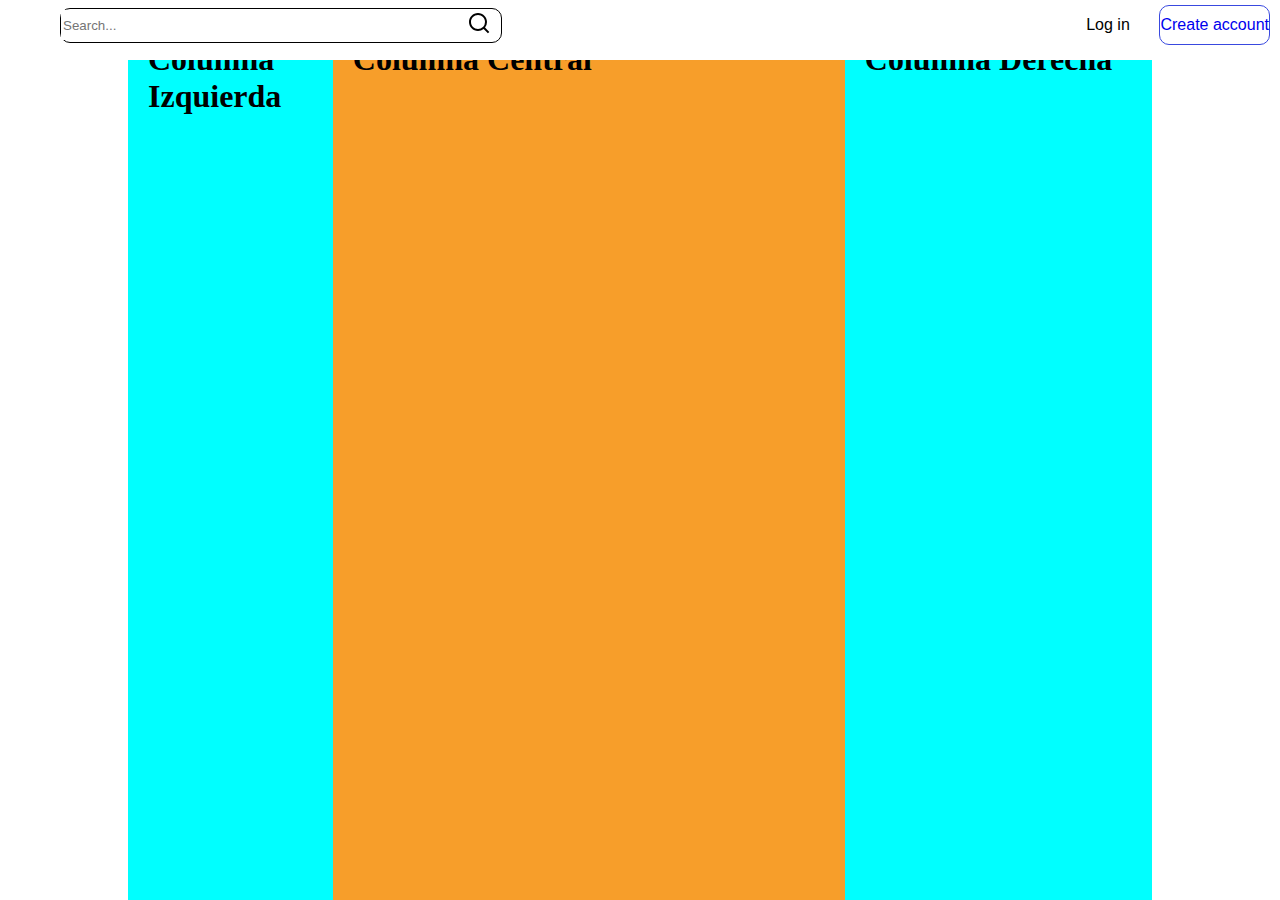
==== commit 0b1c3519: "cambios" ====
--- a/index.html
+++ b/index.html
@@ -3,462 +3,70 @@
 <head>
     <meta charset="UTF-8">
     <meta name="viewport" content="width=device-width, initial-scale=1.0">
-    <link rel="stylesheet" href="./css/main.css">
-    <link href="https://fonts.googleapis.com/css2?family=Material+Symbols+Outlined" rel="stylesheet" />
-        <title>Document</title>
+    <title>Dev.to</title>
+    <link rel="stylesheet" href="/css/main.css" />
 </head>
+
 <body>
     <header>
-        <nav> <!--Gio-->
-            <h1>Barra de navegacion y busqueda</h1>
-        </nav>
+      <nav class="nav-container">
+        <ul class="left-sideNav">
+          <li class="logo">
+            <a href="https://dev.to/">
+              <img
+                class="imagenLogo"
+                src="https://dev-to-uploads.s3.amazonaws.com/uploads/logos/resized_logo_UQww2soKuUsjaOGNB38o.png"
+                alt=""
+              />
+            </a>
+          </li>
+          <li class="container-busqueda">
+            <form action="get" action="/search" accept-charset="UTF-8">
+              <div class="campoBusqueda">
+                <input
+                  type="text"
+                  placeholder="Search..."
+                  class="inputbusqueda"
+                />
+                <button type="submit" class="butonBusqueda">
+                  <svg xmlns="http://www.w3.org/2000/svg" focusable="false">
+                    <path
+                      d="m18.031 16.617 4.283 4.282-1.415 1.415-4.282-4.283A8.96 8.96 0 0 1 11 20c-4.968 0-9-4.032-9-9s4.032-9 9-9 9 4.032 9 9a8.96 8.96 0 0 1-1.969 5.617zm-2.006-.742A6.977 6.977 0 0 0 18 11c0-3.868-3.133-7-7-7-3.868 0-7 3.132-7 7 0 3.867 3.132 7 7 7a6.977 6.977 0 0 0 4.875-1.975l.15-.15z"
+                    ></path>
+                  </svg>
+                </button>
+              </div>
+            </form>
+          </li>
+        </ul>
+        <ul class="right-sideNav">
+          <li class="login">
+            <a
+              href="https://dev.to/#:~:text=Search...-,Log%20in,-Create%20account"
+            >
+              Log in
+            </a>
+          </li>
+          <li class="createAccount">
+            <a
+              href="https://dev.to/#:~:text=Log%20in-,Create%20account,-DEV%20Community"
+            >
+              Create account</a
+            >
+          </li>
+        </ul>
+      </nav>
     </header>
     <main>
         <aside id="izquierda"> <!--Joseph-->
-          <header class="header">
-            <section class="seccion1">
-            <h2 class="titulo1">DEV Community is a community of 1,258,231 amazing developers</h2>
-            <p class="parrafo1">We're a place where coders share, stay up-to-date and grow their careers.
-            </p>
-            <button>Create Account</button>
-            <br>
-            <button>Log in</button>
-            </section>
-            <section class="seccionLista1">
-            <ul class="liststyle">
-            <li>
-          <a href="#" class="icons">
-            <span class="textIcons">
-              <svg xmlns="http://www.w3.org/2000/svg" viewBox="0 0 44 44" width="24" height="24">
-          <g class="nc-icon-wrapper">
-              <path fill="#A0041E" d="M13.344 18.702h-2a.5.5 0 01-.5-.5v-7a.5.5 0 01.5-.5h2a.5.5 0 01.5.5v7a.5.5 0 01-.5.5z"></path>
-              <path fill="#FFE8B6" d="M9 20L22 7l13 13v17H9z"></path>
-              <path fill="#FFCC4D" d="M22 20h1v16h-1z"></path>
-              <path fill="#66757F" d="M35 21a.997.997 0 01-.707-.293L22 8.414 9.707 20.707a1 1 0 11-1.414-1.414l13-13a.999.999 0 011.414 0l13 13A.999.999 0 0135 21z"></path>
-              <path fill="#66757F" d="M22 21a.999.999 0 01-.707-1.707l6.5-6.5a1 1 0 111.414 1.414l-6.5 6.5A.997.997 0 0122 21z"></path>
-              <path fill="#C1694F" d="M14 30h4v6h-4z"></path>
-              <path fill="#55ACEE" d="M14 21h4v4h-4zm12.5 0h4v4h-4zm0 9h4v4h-4z"></path>
-              <path fill="#5C913B" d="M37.5 37.5A1.5 1.5 0 0136 39H8a1.5 1.5 0 010-3h28a1.5 1.5 0 011.5 1.5z"></path>
-          </g>
-      </svg>
-            </span>
-            Home
-          </a>
-        </li>
-        <li>
-          <a href="#" class="icons">
-            <span class="textIcons">
-              <svg xmlns="http://www.w3.org/2000/svg" viewBox="0 0 44 44" width="24" height="24">
-          <g class="nc-icon-wrapper">
-              <path fill="#292F33" d="M10 19h24v2H10zm15 15c0 2.208-.792 4-3 4-2.209 0-3-1.792-3-4s.791-2 3-2c2.208 0 3-.208 3 2z"></path>
-              <path fill="#66757F" d="M22 35c-6.627 0-10 1.343-10 3v2h20v-2c0-1.657-3.373-3-10-3z"></path>
-              <path fill="#99AAB5" d="M22 4a9 9 0 00-9 9v7h18v-7a9 9 0 00-9-9z"></path>
-              <g fill="#292F33" transform="translate(4 4)">
-                  <circle cx="15.5" cy="2.5" r="1.5"></circle>
-                  <circle cx="20.5" cy="2.5" r="1.5"></circle>
-                  <circle cx="17.5" cy="6.5" r="1.5"></circle>
-                  <circle cx="22.5" cy="6.5" r="1.5"></circle>
-                  <circle cx="12.5" cy="6.5" r="1.5"></circle>
-                  <circle cx="15.5" cy="10.5" r="1.5"></circle>
-                  <circle cx="10.5" cy="10.5" r="1.5"></circle>
-                  <circle cx="20.5" cy="10.5" r="1.5"></circle>
-                  <circle cx="25.5" cy="10.5" r="1.5"></circle>
-                  <circle cx="17.5" cy="14.5" r="1.5"></circle>
-                  <circle cx="22.5" cy="14.5" r="1.5"></circle>
-                  <circle cx="12.5" cy="14.5" r="1.5"></circle>
-              </g>
-              <path fill="#66757F" d="M13 19.062V21c0 4.971 4.029 9 9 9s9-4.029 9-9v-1.938H13z"></path>
-              <path fill="#66757F" d="M34 18a1 1 0 00-1 1v2c0 6.074-4.925 11-11 11s-11-4.926-11-11v-2a1 1 0 00-2 0v2c0 7.18 5.82 13 13 13s13-5.82 13-13v-2a1 1 0 00-1-1z"></path>
-          </g>
-      </svg>
-            </span>
-            Podcasts
-          </a>
-        </li>
-        <li>
-          <a href="#" class="icons">
-            <span class="textIcons">
-              <svg xmlns="http://www.w3.org/2000/svg" viewBox="0 0 44 44" width="24" height="24">
-          <g transform="translate(4 4)">
-              <path fill="#31373D" d="M34.074 18l-4.832 3H28v-4c0-.088-.02-.169-.026-.256C31.436 15.864 34 12.735 34 9a8 8 0 00-16.001 0c0 1.463.412 2.822 1.099 4H14.92c.047-.328.08-.66.08-1a7 7 0 10-14 0 6.995 6.995 0 004 6.317V29a4 4 0 004 4h15a4 4 0 004-4v-3h1.242l4.832 3H35V18h-.926zM28.727 3.977a5.713 5.713 0 012.984 4.961L28.18 8.35a2.276 2.276 0 00-.583-.982l1.13-3.391zm-.9 6.342l3.552.592a5.713 5.713 0 01-4.214 3.669 3.985 3.985 0 00-1.392-1.148l.625-2.19a2.425 2.425 0 001.429-.923zM26 3.285c.282 0 .557.027.828.067l-1.131 3.392c-.404.054-.772.21-1.081.446L21.42 5.592A5.703 5.703 0 0126 3.285zM20.285 9c0-.563.085-1.106.236-1.62l3.194 1.597-.002.023c0 .657.313 1.245.771 1.662L23.816 13h-1.871a5.665 5.665 0 01-1.66-4zm-9.088-.385A4.64 4.64 0 0112.667 12c0 .344-.043.677-.113 1H10.1c.145-.304.233-.641.233-1a2.32 2.32 0 00-.392-1.292l1.256-2.093zM8 7.333c.519 0 1.01.105 1.476.261L8.22 9.688c-.073-.007-.145-.022-.22-.022a2.32 2.32 0 00-1.292.392L4.615 8.803A4.64 4.64 0 018 7.333zM3.333 12c0-.519.105-1.01.261-1.477l2.095 1.257c-.007.073-.022.144-.022.22 0 .75.36 1.41.91 1.837a3.987 3.987 0 00-1.353 1.895C4.083 14.881 3.333 13.533 3.333 12z"></path>
-              <circle fill="#8899A6" cx="24" cy="19" r="2"></circle>
-              <circle fill="#8899A6" cx="9" cy="19" r="2"></circle>
-              <path fill="#8899A6" d="M24 27a2 2 0 00-2-2H11a2 2 0 00-2 2v6a2 2 0 002 2h11a2 2 0 002-2v-6z"></path>
-          </g>
-      </svg>
-      
-            </span>
-            Videos
-          </a>
-        </li>
-        <li>
-          <a href="#" class="icons">
-            <span class="textIcons">
-              <svg xmlns="http://www.w3.org/2000/svg" viewBox="0 0 44 44" width="24" height="24">
-          <g>
-              <path fill="#FFD983" d="M36.017 24.181L21.345 9.746C20.687 9.087 19.823 9 18.96 9H8.883C7.029 9 6 10.029 6 11.883v10.082c0 .861.089 1.723.746 2.38L21.3 39.017a3.287 3.287 0 004.688 0l10.059-10.088c1.31-1.312 1.28-3.438-.03-4.748zm-23.596-8.76a1.497 1.497 0 11-2.118-2.117 1.497 1.497 0 012.118 2.117z"></path>
-              <path fill="#D99E82" d="M13.952 11.772a3.66 3.66 0 00-5.179 0 3.663 3.663 0 105.18 5.18 3.664 3.664 0 00-.001-5.18zm-1.53 3.65a1.499 1.499 0 11-2.119-2.12 1.499 1.499 0 012.119 2.12z"></path>
-              <path fill="#C1694F" d="M12.507 14.501a1 1 0 11-1.415-1.414l8.485-8.485a1 1 0 111.415 1.414l-8.485 8.485z"></path>
-          </g>
-      </svg>
-            </span>
-            Tags
-          </a>
-        </li>
-        <li>
-          <a href="#" class="icons">
-            <span class="textIcons">
-              <svg xmlns="http://www.w3.org/2000/svg" viewBox="0 0 44 44" width="24" height="24">
-          <g>
-              <path fill="#FFD983" d="M33 15.06c0 6.439-5 7.439-5 13.44 0 3.098-3.123 3.359-5.5 3.359-2.053 0-6.586-.779-6.586-3.361C15.914 22.5 11 21.5 11 15.06c0-6.031 5.285-10.92 11.083-10.92C27.883 4.14 33 9.029 33 15.06z"></path>
-              <path fill="#CCD6DD" d="M26.167 36.5c0 .828-2.234 2.5-4.167 2.5-1.933 0-4.167-1.672-4.167-2.5 0-.828 2.233-.5 4.167-.5 1.933 0 4.167-.328 4.167.5z"></path>
-              <path fill="#FFCC4D" d="M26.707 14.293a.999.999 0 00-1.414 0L22 17.586l-3.293-3.293a1 1 0 10-1.414 1.414L21 19.414V30a1 1 0 102 0V19.414l3.707-3.707a.999.999 0 000-1.414z"></path>
-              <path fill="#99AAB5" d="M28 35a2 2 0 01-2 2h-8a2 2 0 01-2-2v-6h12v6z"></path>
-              <path fill="#CCD6DD" d="M15.999 36a1 1 0 01-.163-1.986l12-2a.994.994 0 011.15.822.999.999 0 01-.822 1.15l-12 2a.927.927 0 01-.165.014zm0-4a1 1 0 01-.163-1.986l12-2a.995.995 0 011.15.822.999.999 0 01-.822 1.15l-12 2a.927.927 0 01-.165.014z"></path>
-          </g>
-      </svg>
-            </span>
-            FAQ
-          </a>
-        </li>
-        <li>
-          <a href="#" class="icons">
-            <span class="textIcons">
-              <svg xmlns="http://www.w3.org/2000/svg" viewBox="0 0 44 44" width="24" height="24">
-                <g>
-                    <path fill="#F4900C" d="M11 0C6.582 0 3 3.582 3 8v8h2V8c0-3.313 2.687-6 6-6 3.314 0 6 2.687 6 6v8h2V8c0-4.418-3.582-8-8-8z"></path><path fill="#DD2E44" d="M1 8l2 2 2-2 2 2 2-2 2 2 2-2 2 2 2-2 2 2 2-2v23H1z"></path><path fill="#FFCC4D" d="M25 5c-4.418 0-8 3.582-8 8v8h2v-8c0-3.314 2.688-6 6-6 3.315 0 6 2.686 6 6v8h2v-8c0-4.418-3.582-8-8-8z"></path><path fill="#744EAA" d="M15 13l2 2 2-2 2 2 2-2 2 2 2-2 2 2 2-2 2 2 2-2v23H15z"></path> 
-                </g>
-            </svg>
-            </span>
-            Forem Shop
-          </a>
-        </li>
-        <li>
-          <a href="#" class="icons">
-            <span class="textIcons">
-              <svg xmlns="http://www.w3.org/2000/svg" viewBox="0 0 44 44" width="24" height="24">
-          <path fill="#DD2E44" d="M39.885 15.833c0-5.45-4.418-9.868-9.867-9.868-3.308 0-6.227 1.633-8.018 4.129-1.791-2.496-4.71-4.129-8.017-4.129-5.45 0-9.868 4.417-9.868 9.868 0 .772.098 1.52.266 2.241C5.751 26.587 15.216 35.568 22 38.034c6.783-2.466 16.249-11.447 17.617-19.959.17-.721.268-1.469.268-2.242z"></path>
-      </svg>
-      
-            </span>
-            Advertise on DEV
-          </a>
-        </li>
-        <li>
-          <a href="#" class="icons">
-            <span class="textIcons">
-              <img src="https://encrypted-tbn3.gstatic.com/images?q=tbn:ANd9GcT-b9vRVvXR4Y4_ah0vg4AHhE6pvgBgayHaFt1GhcVUhpPgTBiG" width="24" height="24"    >
-            </span>
-            About
-          </a>
-        </li>
-        <li>
-          <a href="#" class="icons">
-            <span class="textIcons">
-              <svg xmlns="http://www.w3.org/2000/svg" viewBox="0 0 44 44" width="24" height="24">
-          <g>
-              <path fill="#FFAC33" d="M38.724 33.656c-1.239-.01-1.241 1.205-1.241 1.205H22.5c-5.246 0-9.5-4.254-9.5-9.5s4.254-9.5 9.5-9.5 9.5 4.254 9.5 9.5c0 3.062-1.6 5.897-3.852 7.633h5.434C35.022 30.849 36 28.139 36 25.361c0-7.456-6.045-13.5-13.5-13.5-7.456 0-13.5 6.044-13.5 13.5 0 7.455 6.044 13.5 13.5 13.5h14.982s-.003 1.127 1.241 1.139c1.238.012 1.228-1.245 1.228-1.245l.014-3.821s.001-1.267-1.241-1.278zM9 18.26a16.047 16.047 0 014-4.739V13c0-5 5-7 5-8s-1-1-1-1H5C4 4 4 5 4 5c0 1 5 3.333 5 7.69v5.57z"></path>
-              <path fill="#BE1931" d="M17.091 33.166a9.487 9.487 0 01-4.045-8.72l-3.977-.461c-.046.452-.069.911-.069 1.376 0 4.573 2.28 8.608 5.76 11.051l2.331-3.246z"></path>
-              <path fill="#BE1931" d="M10 29.924s-5.188-.812-5 1 5-1 5-1zm0 .312s-4.125 2.688-2.938 3.75S10 30.236 10 30.236z"></path>
-          </g>
-      </svg>
-            </span>
-            Contact
-          </a>
-        </li>
-        <li>
-          <a href="#" class="icons">
-            <span class="textIcons">
-              <svg xmlns:svg="http://www.w3.org/2000/svg" xmlns="http://www.w3.org/2000/svg" version="1.1" viewBox="0 0 47.5 47.5"  width="24" height="24" xml:space="preserve"><defs id="defs6"><clipPath id="clipPath18"><path d="M 0,38 38,38 38,0 0,0 0,38 z" id="path20"></path></clipPath></defs><g transform="matrix(1.25,0,0,-1.25,0,47.5)" id="g12"><g id="g14"><g clip-path="url(#clipPath18)" id="g16"><g transform="translate(33,30)" id="g22"><path d="m 0,0 -28,0 c -2.209,0 -4,-1.791 -4,-4 l 0,-15 c 0,-2.209 1.791,-4 4,-4 l 11.416,0 c 0.52,-0.596 1.477,-1 2.584,-1 1.107,0 2.064,0.404 2.584,1 L 0,-23 c 2.209,0 4,1.791 4,4 L 4,-4 C 4,-1.791 2.209,0 0,0" id="path24" style="fill:#226699;fill-opacity:1;fill-rule:nonzero;stroke:none"></path></g><g transform="translate(21,10)" id="g26"><path d="m 0,0 c 0,-1.104 -0.896,-2 -2,-2 -1.104,0 -2,0.896 -2,2 l 0,18 c 0,1.104 0.896,2 2,2 1.104,0 2,-0.896 2,-2 L 0,0 z" id="path28" style="fill:#292f33;fill-opacity:1;fill-rule:nonzero;stroke:none"></path></g><g transform="translate(19,11)" id="g30"><path d="m 0,0 c 0,-1.104 -0.896,-2 -2,-2 l -12,0 c -1.104,0 -2,0.896 -2,2 l 0,18 c 0,1.104 0.896,2 2,2 l 12,0 c 1.104,0 2,-0.896 2,-2 L 0,0 z" id="path32" style="fill:#99aab5;fill-opacity:1;fill-rule:nonzero;stroke:none"></path></g><g transform="translate(19,11)" id="g34"><path d="m 0,0 c -0.999,1.998 -3.657,2 -4,2 -2,0 -5,-2 -8,-2 -1,0 -2,0.896 -2,2 l 0,16 c 0,1.104 1,2 2,2 3.255,0 6,2 8,2 3,0 4,-1.896 4,-3 L 0,0 z" id="path36" style="fill:#e1e8ed;fill-opacity:1;fill-rule:nonzero;stroke:none"></path></g><g transform="translate(35,11)" id="g38"><path d="m 0,0 c 0,-1.104 -0.896,-2 -2,-2 l -12,0 c -1.104,0 -2,0.896 -2,2 l 0,18 c 0,1.104 0.896,2 2,2 l 12,0 c 1.104,0 2,-0.896 2,-2 L 0,0 z" id="path40" style="fill:#99aab5;fill-opacity:1;fill-rule:nonzero;stroke:none"></path></g><g transform="translate(19,11)" id="g42"><path d="m 0,0 c 0.999,1.998 3.657,2 4,2 2,0 5,-2 8,-2 1,0 2,0.896 2,2 l 0,16 c 0,1.104 -1,2 -2,2 C 8.744,20 6,22 4,22 1,22 0,20.104 0,19 L 0,0 z" id="path44" style="fill:#ccd6dd;fill-opacity:1;fill-rule:nonzero;stroke:none"></path></g></g></g></g></svg>
-            </span>
-            Guides
-          </a>
-        </li>
-        <li>
-          <a href="#" class="icons">
-            <span class="textIcons">
-              <svg xmlns:dc="http://purl.org/dc/elements/1.1/" xmlns:cc="http://creativecommons.org/ns#" xmlns:rdf="http://www.w3.org/1999/02/22-rdf-syntax-ns#" xmlns:svg="http://www.w3.org/2000/svg" xmlns="http://www.w3.org/2000/svg" viewBox="0 0 44 44" style="enable-background:new 0 0 44 44;" xml:space="preserve" version="1.1 "width="24" height="24"><metadata id="metadata8"><rdf:rdf><cc:work rdf:about=""><dc:format>image/svg+xml</dc:format><dc:type rdf:resource="http://purl.org/dc/dcmitype/StillImage"></dc:type></cc:work></rdf:rdf></metadata><defs id="defs6"><clipPath id="clipPath16" clipPathUnits="userSpaceOnUse"><path id="path18" d="M 0,36 36,36 36,0 0,0 0,36 Z"></path></clipPath></defs><g transform="matrix(1.25,0,0,-1.25,0,45)" id="g10"><g id="g12"><g clip-path="url(#clipPath16)" id="g14"><g transform="translate(2,20)" id="g20"><path id="path22" style="fill:#ffcc4d;fill-opacity:1;fill-rule:nonzero;stroke:none" d="m 0,0 c 0,-8.837 7.164,-16 16,-16 8.837,0 16,7.163 16,16 C 32,8.836 24.837,16 16,16 7.164,16 0,8.836 0,0"></path></g><g transform="translate(15.4063,25.5)" id="g24"><path id="path26" style="fill:#664500;fill-opacity:1;fill-rule:nonzero;stroke:none" d="m 0,0 c 0,-1.381 -0.896,-2.5 -2,-2.5 -1.104,0 -2,1.119 -2,2.5 0,1.38 0.896,2.5 2,2.5 1.104,0 2,-1.12 2,-2.5"></path></g><g transform="translate(26,24.5)" id="g28"><path id="path30" style="fill:#664500;fill-opacity:1;fill-rule:nonzero;stroke:none" d="m 0,0 c 0,-1.381 -0.895,-2.5 -2,-2.5 -1.104,0 -2,1.119 -2,2.5 0,1.38 0.896,2.5 2,2.5 1.105,0 2,-1.12 2,-2.5"></path></g><g transform="translate(9.6709,29.667)" id="g32"><path id="path34" style="fill:#664500;fill-opacity:1;fill-rule:nonzero;stroke:none" d="M 0,0 C -0.164,0.087 -0.303,0.223 -0.391,0.398 -0.607,0.827 -0.431,1.325 0.002,1.511 4.268,3.341 7.701,1.554 7.845,1.477 8.278,1.246 8.453,0.729 8.236,0.323 8.02,-0.082 7.496,-0.223 7.063,0.005 6.94,0.069 4.231,1.437 0.785,-0.042 0.528,-0.151 0.238,-0.127 0,0"></path></g><g transform="translate(14.7427,16.4277)" id="g36"><path id="path38" style="fill:#664500;fill-opacity:1;fill-rule:nonzero;stroke:none" d="M 0,0 C -0.136,0.127 -0.236,0.293 -0.276,0.486 -0.375,0.955 -0.078,1.392 0.389,1.46 4.981,2.138 7.841,-0.469 7.962,-0.58 8.322,-0.914 8.357,-1.457 8.044,-1.795 7.732,-2.131 7.189,-2.133 6.83,-1.801 6.726,-1.709 4.458,0.307 0.748,-0.24 0.471,-0.281 0.197,-0.184 0,0"></path></g><g transform="translate(20.4307,25.917)" id="g40"><path id="path42" style="fill:#664500;fill-opacity:1;fill-rule:nonzero;stroke:none" d="M 0,0 C -0.156,0.098 -0.286,0.243 -0.362,0.424 -0.549,0.866 -0.339,1.352 0.105,1.508 4.486,3.044 7.79,1.028 7.929,0.941 8.344,0.681 8.483,0.154 8.24,-0.237 7.998,-0.627 7.464,-0.732 7.049,-0.475 6.929,-0.402 4.321,1.146 0.782,-0.095 0.518,-0.187 0.23,-0.143 0,0"></path></g><g transform="translate(17.2764,0.8682)" id="g44"><path id="path46" style="fill:#f4900c;fill-opacity:1;fill-rule:nonzero;stroke:none" d="m 0,0 c 0,0 1.265,0.411 1.429,1.352 0.173,0.971 -0.624,1.167 -0.624,1.167 0,0 1.041,0.208 1.172,1.376 0.123,1.1 -0.862,1.363 -0.862,1.363 0,0 0.97,0.4 1.016,1.539 0.038,0.959 -0.995,1.428 -0.995,1.428 0,0 5.038,1.22 5.555,1.34 0.516,0.121 1.321,0.616 1.07,1.695 -0.249,1.08 -1.204,1.118 -1.698,1.003 -0.494,-0.116 -6.744,-1.567 -8.9,-2.069 -0.23,-0.053 -1.308,-0.302 -1.439,-0.334 -0.54,-0.127 -0.785,0.111 -0.405,0.512 0.509,0.536 0.833,1.129 0.947,2.113 0.119,1.036 -0.232,2.314 -0.433,2.809 -0.374,0.921 -1.005,1.649 -1.734,1.899 -1.138,0.39 -1.946,-0.321 -1.542,-1.561 0.604,-1.855 0.209,-3.375 -0.833,-4.293 -2.449,-2.157 -3.589,-3.695 -2.83,-6.973 0.827,-3.575 4.377,-5.876 7.952,-5.048 C -2.965,-0.64 0,0 0,0"></path></g></g></g></g></svg>
-            </span>
-            Software comparisons
-          </a>
-        </li>
-            </ul>
-            </section>
-            <section class="seccionLista2">
-            <h2 class="titulo1">Other</h2>
-            <ul class="liststyle">
-                <li>
-            <a href="#" class="icons">
-              <span class="textIcons">
-                <svg xmlns="http://www.w3.org/2000/svg" viewBox="0 0 44 44" width="24" height="24">
-            <g>
-                <path fill="#FFDB5E" d="M38.956 21.916c0-.503-.12-.975-.321-1.404-1.341-4.326-7.619-4.01-16.549-4.221-1.493-.035-.639-1.798-.115-5.668.341-2.517-1.282-6.382-4.01-6.382-4.498 0-.171 3.548-4.148 12.322-2.125 4.688-6.875 2.062-6.875 6.771v10.719c0 1.833.18 3.595 2.758 3.885 2.499.281 1.937 2.062 5.542 2.062h18.044a3.337 3.337 0 003.333-3.334c0-.762-.267-1.456-.698-2.018 1.02-.571 1.72-1.649 1.72-2.899 0-.76-.266-1.454-.696-2.015 1.023-.57 1.725-1.649 1.725-2.901 0-.909-.368-1.733-.961-2.336a3.311 3.311 0 001.251-2.581z"></path>
-                <path fill="#EE9547" d="M27.02 25.249h8.604c1.17 0 2.268-.626 2.866-1.633a.876.876 0 00-1.506-.892 1.588 1.588 0 01-1.361.775h-8.81c-.873 0-1.583-.71-1.583-1.583s.71-1.583 1.583-1.583H32.7a.875.875 0 000-1.75h-5.888a3.337 3.337 0 00-3.333 3.333c0 1.025.475 1.932 1.205 2.544a3.32 3.32 0 00-.998 2.373c0 1.028.478 1.938 1.212 2.549a3.318 3.318 0 00.419 5.08 3.305 3.305 0 00-.852 2.204 3.337 3.337 0 003.333 3.333h5.484a3.35 3.35 0 002.867-1.632.875.875 0 00-1.504-.894 1.594 1.594 0 01-1.363.776h-5.484c-.873 0-1.583-.71-1.583-1.583s.71-1.583 1.583-1.583h6.506a3.35 3.35 0 002.867-1.633.875.875 0 10-1.504-.894 1.572 1.572 0 01-1.363.777h-7.063a1.585 1.585 0 010-3.167h8.091a3.35 3.35 0 002.867-1.632.875.875 0 00-1.504-.894 1.573 1.573 0 01-1.363.776H27.02a1.585 1.585 0 010-3.167z"></path>
-            </g>
-        </svg>
-        
-              </span>
-              Code of Conduct
-            </a>
-          </li>
-          <li>
-            <a href="#" class="icons">
-              <span class="textIcons">
-                <svg xmlns="http://www.w3.org/2000/svg" viewBox="0 0 44 44" width="24" height="24">
-            <g transform="translate(4 4)">
-                <circle fill="#FFCC4D" cx="18" cy="18" r="18"></circle>
-                <path fill="#664500" d="M27.335 23.629a.501.501 0 00-.635-.029c-.039.029-3.922 2.9-8.7 2.9-4.766 0-8.662-2.871-8.7-2.9a.5.5 0 10-.729.657C8.7 24.472 11.788 29.5 18 29.5s9.301-5.028 9.429-5.243a.499.499 0 00-.094-.628z"></path>
-                <path fill="#65471B" d="M18 26.591c-.148 0-.291-.011-.438-.016v4.516h.875v-4.517c-.145.005-.289.017-.437.017z"></path>
-                <path fill="#FFF" d="M22 26c.016-.004-1.45.378-2.446.486-.366.042-.737.076-1.117.089v4.517H20c1.1 0 2-.9 2-2V26zm-8 0c-.016-.004 1.45.378 2.446.486.366.042.737.076 1.117.089v4.517H16c-1.1 0-2-.9-2-2V26z"></path>
-                <path fill="#65471B" d="M27.335 23.629a.501.501 0 00-.635-.029c-.03.022-2.259 1.668-5.411 2.47-.443.113-1.864.43-3.286.431-1.424 0-2.849-.318-3.292-.431-3.152-.802-5.381-2.448-5.411-2.47a.501.501 0 00-.729.657c.097.162 1.885 3.067 5.429 4.481v-1.829c-.016-.004 1.45.378 2.446.486.366.042.737.076 1.117.089.146.005.289.016.437.016.148 0 .291-.011.438-.016.38-.013.751-.046 1.117-.089.996-.108 2.462-.49 2.446-.486v1.829c3.544-1.414 5.332-4.319 5.429-4.481a.5.5 0 00-.095-.628zm-.711-9.605c0 1.714-.938 3.104-2.096 3.104-1.157 0-2.096-1.39-2.096-3.104s.938-3.104 2.096-3.104c1.158 0 2.096 1.39 2.096 3.104zm-17.167 0c0 1.714.938 3.104 2.096 3.104 1.157 0 2.096-1.39 2.096-3.104s-.938-3.104-2.096-3.104c-1.158 0-2.096 1.39-2.096 3.104z"></path>
-                <path fill="#292F33" d="M34.808 9.627c-.171-.166-1.267.274-2.376-.291-2.288-1.166-8.07-2.291-11.834.376-.403.285-2.087.333-2.558.313-.471.021-2.155-.027-2.558-.313-3.763-2.667-9.545-1.542-11.833-.376-1.109.565-2.205.125-2.376.291-.247.239-.247 1.196.001 1.436.246.239 1.477.515 1.722 1.232.247.718.249 4.958 2.213 6.424 1.839 1.372 6.129 1.785 8.848.238 2.372-1.349 2.289-4.189 2.724-5.881.155-.603.592-.907 1.26-.907s1.105.304 1.26.907c.435 1.691.351 4.532 2.724 5.881 2.719 1.546 7.009 1.133 8.847-.238 1.965-1.465 1.967-5.706 2.213-6.424.245-.717 1.476-.994 1.722-1.232.248-.24.249-1.197.001-1.436zm-20.194 3.65c-.077 1.105-.274 3.227-1.597 3.98-.811.462-1.868.743-2.974.743h-.001c-1.225 0-2.923-.347-3.587-.842-.83-.619-1.146-3.167-1.265-4.12-.076-.607-.28-2.09.388-2.318 1.06-.361 2.539-.643 4.052-.643.693 0 3.021.043 4.155.741 1.005.617.872 1.851.829 2.459zm16.278-.253c-.119.954-.435 3.515-1.265 4.134-.664.495-2.362.842-3.587.842h-.001c-1.107 0-2.163-.281-2.975-.743-1.323-.752-1.52-2.861-1.597-3.966-.042-.608-.176-1.851.829-2.468 1.135-.698 3.462-.746 4.155-.746 1.513 0 2.991.277 4.052.638.668.228.465 1.702.389 2.309z"></path>
-            </g>
-        </svg>
-        
-              </span>
-              Privacy Policy
-            </a>
-          </li>
-          <li>
-            <a href="#" class="icons">
-              <span class="textIcons">
-                <svg xmlns="http://www.w3.org/2000/svg" viewBox="0 0 44 44" width="24" height="24">
-            <g transform="translate(4 4)">
-                <ellipse fill="#F5F8FA" cx="8.828" cy="18" rx="7.953" ry="13.281"></ellipse>
-                <path fill="#E1E8ED" d="M8.828 32.031C3.948 32.031.125 25.868.125 18S3.948 3.969 8.828 3.969 17.531 10.132 17.531 18s-3.823 14.031-8.703 14.031zm0-26.562C4.856 5.469 1.625 11.09 1.625 18s3.231 12.531 7.203 12.531S16.031 24.91 16.031 18 12.8 5.469 8.828 5.469z"></path>
-                <circle fill="#8899A6" cx="6.594" cy="18" r="4.96"></circle>
-                <circle fill="#292F33" cx="6.594" cy="18" r="3.565"></circle>
-                <circle fill="#F5F8FA" cx="7.911" cy="15.443" r="1.426"></circle>
-                <ellipse fill="#F5F8FA" cx="27.234" cy="18" rx="7.953" ry="13.281"></ellipse>
-                <path fill="#E1E8ED" d="M27.234 32.031c-4.88 0-8.703-6.163-8.703-14.031s3.823-14.031 8.703-14.031S35.938 10.132 35.938 18s-3.824 14.031-8.704 14.031zm0-26.562c-3.972 0-7.203 5.622-7.203 12.531 0 6.91 3.231 12.531 7.203 12.531S34.438 24.91 34.438 18 31.206 5.469 27.234 5.469z"></path>
-                <circle fill="#8899A6" cx="25" cy="18" r="4.96"></circle>
-                <circle fill="#292F33" cx="25" cy="18" r="3.565"></circle>
-                <circle fill="#F5F8FA" cx="26.317" cy="15.443" r="1.426"></circle>
-            </g>
-        </svg>
-              </span>
-              Terms of use
-            </a>
-          </li>
-            </ul>
-            </section>
-            <section class="socialMedia">
-            <div>
-                <a href="https://twitter.com/thepracticaldev">
-                <svg xmlns="http://www.w3.org/2000/svg" width="24" height="24" viewBox="0 0 24 24" role="img" aria-labelledby="atrdkg4m51rf4c9o37q027vwgalapkzh" class="crayons-icon c-link__icon"><title id="atrdkg4m51rf4c9o37q027vwgalapkzh">Twitter</title>
-                <path d="M22.162 5.656a8.383 8.383 0 01-2.402.658A4.196 4.196 0 0021.6 4c-.82.488-1.719.83-2.656 1.015a4.182 4.182 0 00-7.126 3.814 11.874 11.874 0 01-8.62-4.37 4.168 4.168 0 00-.566 2.103c0 1.45.738 2.731 1.86 3.481a4.168 4.168 0 01-1.894-.523v.052a4.185 4.185 0 003.355 4.101 4.211 4.211 0 01-1.89.072A4.185 4.185 0 007.97 16.65a8.395 8.395 0 01-6.191 1.732 11.83 11.83 0 006.41 1.88c7.693 0 11.9-6.373 11.9-11.9 0-.18-.005-.362-.013-.54a8.495 8.495 0 002.087-2.165l-.001-.001z" fill="#65bbf2"></path>
-            </svg>
-            
-              </a>
-              <a href="https://facebook.com/thepracticaldev">
-                <svg xmlns="http://www.w3.org/2000/svg" width="24" height="24" viewBox="0 0 24 24" role="img" aria-labelledby="ap41ih3ae53rieeegvb0omc4y9exp7x3" class="crayons-icon c-link__icon"><title id="ap41ih3ae53rieeegvb0omc4y9exp7x3">Facebook</title>
-                <path d="M15.402 21v-6.966h2.333l.349-2.708h-2.682V9.598c0-.784.218-1.319 1.342-1.319h1.434V5.857a19.188 19.188 0 00-2.09-.107c-2.067 0-3.482 1.262-3.482 3.58v1.996h-2.338v2.708h2.338V21H4a1 1 0 01-1-1V4a1 1 0 011-1h16a1 1 0 011 1v16a1 1 0 01-1 1h-4.598z"></path>
-            </svg>
-            
-              </a>
-              <a href="https://github.com/forem">
-                <svg xmlns="http://www.w3.org/2000/svg" width="24" height="24" viewBox="0 0 24 24" role="img" aria-labelledby="amq5t25yfxc2bx1d402gznll561apzlb" class="crayons-icon c-link__icon"><title id="amq5t25yfxc2bx1d402gznll561apzlb">Github</title>
-                <path d="M12 2C6.475 2 2 6.475 2 12a9.994 9.994 0 006.838 9.488c.5.087.687-.213.687-.476 0-.237-.013-1.024-.013-1.862-2.512.463-3.162-.612-3.362-1.175-.113-.288-.6-1.175-1.025-1.413-.35-.187-.85-.65-.013-.662.788-.013 1.35.725 1.538 1.025.9 1.512 2.338 1.087 2.912.825.088-.65.35-1.087.638-1.337-2.225-.25-4.55-1.113-4.55-4.938 0-1.088.387-1.987 1.025-2.688-.1-.25-.45-1.275.1-2.65 0 0 .837-.262 2.75 1.026a9.28 9.28 0 012.5-.338c.85 0 1.7.112 2.5.337 1.912-1.3 2.75-1.024 2.75-1.024.55 1.375.2 2.4.1 2.65.637.7 1.025 1.587 1.025 2.687 0 3.838-2.337 4.688-4.562 4.938.362.312.675.912.675 1.85 0 1.337-.013 2.412-.013 2.75 0 .262.188.574.688.474A10.016 10.016 0 0022 12c0-5.525-4.475-10-10-10z"></path>
-            </svg>
-            
-              </a>
-              <a href="https://instagram.com/thepracticaldev">
-                <svg xmlns="http://www.w3.org/2000/svg" width="24" height="24" viewBox="0 0 24 24" role="img" aria-labelledby="ag28f1mh1k1jwk9k2ol5lei6eb2wvsst" class="crayons-icon c-link__icon"><title id="ag28f1mh1k1jwk9k2ol5lei6eb2wvsst">Instagram</title>
-                <path d="M12 2c2.717 0 3.056.01 4.122.06 1.065.05 1.79.217 2.428.465.66.254 1.216.598 1.772 1.153.509.5.902 1.105 1.153 1.772.247.637.415 1.363.465 2.428.047 1.066.06 1.405.06 4.122 0 2.717-.01 3.056-.06 4.122-.05 1.065-.218 1.79-.465 2.428a4.883 4.883 0 01-1.153 1.772c-.5.508-1.105.902-1.772 1.153-.637.247-1.363.415-2.428.465-1.066.047-1.405.06-4.122.06-2.717 0-3.056-.01-4.122-.06-1.065-.05-1.79-.218-2.428-.465a4.89 4.89 0 01-1.772-1.153 4.904 4.904 0 01-1.153-1.772c-.248-.637-.415-1.363-.465-2.428C2.013 15.056 2 14.717 2 12c0-2.717.01-3.056.06-4.122.05-1.066.217-1.79.465-2.428a4.88 4.88 0 011.153-1.772A4.897 4.897 0 015.45 2.525c.638-.248 1.362-.415 2.428-.465C8.944 2.013 9.283 2 12 2zm0 5a5 5 0 100 10 5 5 0 000-10zm6.5-.25a1.25 1.25 0 10-2.5 0 1.25 1.25 0 002.5 0zM12 9a3 3 0 110 6 3 3 0 010-6z"></path>
-            </svg>
-            
-              </a>
-              <a href="https://twitch.com/thepracticaldev">
-                <svg xmlns="http://www.w3.org/2000/svg" width="24" height="24" viewBox="0 0 24 24" role="img" aria-labelledby="am550mlgp03n06ubj7hyb7rhpw6sfxt6" class="crayons-icon c-link__icon"><title id="am550mlgp03n06ubj7hyb7rhpw6sfxt6">Twitch</title>
-                <path d="M4.3 3H21v11.7l-4.7 4.7h-3.9l-2.5 2.4H7v-2.4H3V6.2L4.3 3zM5 17.4h4v2.4h.095l2.5-2.4h3.877L19 13.872V5H5v12.4zM15 8h2v4.7h-2V8zm0 0h2v4.7h-2V8zm-5 0h2v4.7h-2V8z"></path>
-            </svg>
-            
-              </a>
-              <a href="https://fosstodon.org/@thepracticaldev">
-                <svg xmlns="http://www.w3.org/2000/svg" width="24" height="24" viewBox="0 0 24 24" role="img" aria-labelledby="a5eyrt1vozg3xq5b6ca23jiczut8gj4u" class="crayons-icon c-link__icon"><title id="a5eyrt1vozg3xq5b6ca23jiczut8gj4u">Mastodon</title>
-                <path d="M21.258 13.99c-.274 1.41-2.456 2.955-4.962 3.254-1.306.156-2.593.3-3.965.236-2.243-.103-4.014-.535-4.014-.535 0 .218.014.426.04.62.292 2.215 2.196 2.347 4 2.41 1.82.062 3.44-.45 3.44-.45l.076 1.646s-1.274.684-3.542.81c-1.25.068-2.803-.032-4.612-.51-3.923-1.039-4.598-5.22-4.701-9.464-.031-1.26-.012-2.447-.012-3.44 0-4.34 2.843-5.611 2.843-5.611 1.433-.658 3.892-.935 6.45-.956h.062c2.557.02 5.018.298 6.451.956 0 0 2.843 1.272 2.843 5.61 0 0 .036 3.201-.397 5.424zm-2.956-5.087c0-1.074-.273-1.927-.822-2.558-.567-.631-1.308-.955-2.229-.955-1.065 0-1.871.41-2.405 1.228l-.518.87-.519-.87C11.276 5.8 10.47 5.39 9.405 5.39c-.921 0-1.663.324-2.229.955-.549.631-.822 1.484-.822 2.558v5.253h2.081V9.057c0-1.075.452-1.62 1.357-1.62 1 0 1.501.647 1.501 1.927v2.79h2.07v-2.79c0-1.28.5-1.927 1.5-1.927.905 0 1.358.545 1.358 1.62v5.1h2.08V8.902l.001.001z"></path>
-            </svg>
-              </a>
-            </div>
-            </section>
-            <h3>Popular Tags</h3>
-            <section class="popularTags">
-            <section style="max-height: 42vh">
-                <div>
-                  <a href="#">
-                    #webdev
-                  </a>
-                </div>
-                <div>
-                  <a href="#">
-                    #javascript
-                  </a>
-                </div>
-                <div>
-                  <a href="#">
-                    #beginners
-                  </a>
-                </div>
-                <div>
-                  <a href="#">
-                    #programming
-                  </a>
-                </div>
-                <div>
-                  <a href="#">
-                    #tutorial
-                  </a>
-                </div>
-                <div>
-                  <a href="#">
-                    #react
-                  </a>
-                </div>
-                <div>
-                  <a href="#">
-                    #python
-                  </a>
-                </div>
-                <div>
-                  <a href="#">
-                    #productivity
-                  </a>
-                </div>
-                <div>
-                  <a href="#">
-                    #devops
-                  </a>
-                </div>
-                <div>
-                  <a href="#">
-                    #aws
-                  </a>
-                </div>
-                <div>
-                  <a href="#">
-                    #opensource
-                  </a>
-                </div>
-                <div>
-                  <a href="#">
-                    #ai
-                  </a>
-                </div>
-                <div>
-                  <a href="#">
-                    #discuss
-                  </a>
-                </div>
-                <div>
-                  <a href="#">
-                    #css
-                </a>
-                </div>
-                <div>
-                  <a href="#">
-                    #node
-                  </a>
-                </div>
-                <div>
-                  <a href="#">
-                    #news
-                  </a>
-                </div>
-                <div>
-                  <a href="#">
-                    #career
-                  </a>
-                </div>
-                <div>
-                  <a href="#">
-                    #typescript
-                  </a>
-                </div>
-                <div>
-                  <a href="#">
-                    #html
-                </a>
-                </div>
-                <div>
-                  <a href="#">
-                    #database
-                  </a>
-                </div>
-                <div>
-                  <a href="#">
-                    #learning
-                  </a>
-                </div>
-                <div>
-                  <a href="#">
-                    #testing
-                  </a>
-                </div>
-                <div>
-                  <a href="#">
-                    #github
-                  </a>
-                </div>
-                <div>
-                  <a href="#">
-                    #java
-                </a>
-                </div>
-                <div>
-                  <a href="#">
-                    #cloud
-                  </a>
-                </div>
-                <div>
-                  <a href="#">
-                    #security
-                  </a>
-                </div>
-                <div>
-                  <a href="#">
-                    #api
-                </a>
-                </div>
-                <div>
-                  <a href="#">
-                    #machinelearning
-                  </a>
-                </div>
-                <div>
-                  <a href="#">
-                    #development
-                  </a>
-                </div>
-                <div>
-                  <a href="#">
-                  #go               
-                </a>
-                </div>
-            </section>
-            </section>
-            <section class="seccionfinal">
-                <span>DEV Community</span>
-            <p><img src="https://res.cloudinary.com/practicaldev/image/fetch/s--GkDXbK0b--/c_limit%2Cf_auto%2Cfl_progressive%2Cq_auto%2Cw_350/https://dev-to-uploads.s3.amazonaws.com/uploads/articles/oky7tpxe4z0f8ksng5ta.png" alt="Dark Mode" width="180" height="180" loading="lazy" style="display: flex; justify-content: center;"></p>
-            <br>
-            <h2 class="titulo1">  
-                <a href="#">  </a>  Life is too short to browse without <a href="https://dev.to/settings/customization">dark mode</a>
-            </h2>
-            </section>
-            <section class="titulo1">
-                <p>
-                  <a href="#">DEV Community</a>
-              A constructive and inclusive social network for software developers. With you every step of your journey.
-                </p>
-              
-                <p>Built on <a href="#">Forem</a> — the <a href="#">open source</a> software that powers <a href="#">DEV</a> and other inclusive communities.</p>
-                <p>Made with love and <a href="#">Ruby on Rails</a>. DEV Community <span title="copyright">©</span> 2016 - 2024.</p>
-              </section>
-        </header>
+            <h1>Columna Izquierda</h1>
         </aside>
         <section> <!--Ulises-->
             <h1>Columna Central</h1>
         </section>
-        
+        <aside id="derecha"> <!--Nat-->
+            <h1>Columna Derecha</h1>
+        </aside>
     </main>
 
 </body>
--- a/css/main.css
+++ b/css/main.css
@@ -1,246 +1,3 @@
-section {
-  font-family: Arial, Helvetica, sans-serif;
-  flex: 50%;
-  background-color: rgb(245, 245, 245);
-  padding: 20PX;
-  gap: 20px;
-  display: flex;
-  box-sizing: border-box;
-  flex-direction: column;
-}
-section a {
-  text-decoration: none;
-  color: #090909;
-  padding: 8px 12px 8px 12px;
-}
-section a:hover {
-  color: rgb(59, 73, 223);
-  background-color: rgb(255, 255, 255);
-  border-radius: 0.375rem;
-}
-section .tarjeta1 {
-  border-radius: 0.375rem;
-  width: 100%;
-  background-color: rgb(255, 255, 255);
-  overflow: hidden;
-  display: flex;
-  flex-direction: column;
-  gap: 10px;
-  box-sizing: border-box;
-  padding: 20px;
-}
-section .tarjeta1 img {
-  width: 100%;
-}
-section .tarjeta1 .headcard3 {
-  display: flex;
-  flex-direction: row;
-  width: 100%;
-  border-radius: 0.375rem;
-}
-section .tarjeta1 .headcard3 .usrimg {
-  width: 2rem;
-  height: 2rem;
-}
-section .tarjeta1 .headcard3 .usrimg img {
-  width: 100%;
-  border-radius: 0.375rem;
-}
-section .tarjeta1 .headcard3 .usrtext {
-  display: flex;
-  flex-direction: column;
-  font-size: 12px;
-  padding-left: 10px;
-  color: rgb(92, 92, 92);
-}
-section .tarjeta1 .posttext a {
-  padding-left: 20px;
-  font-size: 25px;
-  font-weight: bolder;
-}
-section .tarjeta1 .hashtag {
-  padding-left: 20px;
-}
-section .tarjeta1 .hashtag .top {
-  padding: 3px;
-}
-section .tarjeta1 .hashtag .top:hover {
-  padding: 3px;
-  background-color: rgba(111, 0, 139, 0.1);
-  border: 1px solid #6f008b;
-  color: rgb(23, 23, 23);
-}
-section .tarjeta1 .hashtag .top span {
-  color: #6f008b;
-}
-section .tarjeta1 .hashtag .discuss {
-  padding: 3px;
-}
-section .tarjeta1 .hashtag .discuss:hover {
-  padding: 3px;
-  background-color: rgba(252, 192, 40, 0.1);
-  border: 1px solid #fbc81f;
-  color: rgb(23, 23, 23);
-}
-section .tarjeta1 .hashtag .discuss span {
-  color: #fbc81f;
-}
-section .tarjeta1 .hashtag .music {
-  padding: 3px;
-}
-section .tarjeta1 .hashtag .music:hover {
-  padding: 3px;
-  background-color: rgba(252, 111, 40, 0.1);
-  border: 1px solid #fb4f1f;
-  color: rgb(23, 23, 23);
-}
-section .tarjeta1 .hashtag .music span {
-  color: #fb4f1f;
-}
-section .tarjeta1 .foot {
-  display: flex;
-  flex-direction: row;
-  justify-content: space-between;
-  padding-left: 10px;
-  align-content: center;
-}
-section .tarjeta1 .foot .read {
-  color: rgb(92, 92, 92);
-}
-section .tarjeta2 {
-  border-radius: 0.375rem;
-  width: 100%;
-  background-color: rgb(255, 255, 255);
-  overflow: hidden;
-  display: flex;
-  align-items: center;
-  flex-direction: column;
-  gap: 10px;
-  box-sizing: border-box;
-  padding: 20px;
-}
-section .tarjeta2 .contentcard2 {
-  width: 90%;
-}
-section .tarjeta2 .contentcard2 img {
-  width: 100%;
-  border-radius: 0.375rem;
-}
-section .tarjeta2 .contentcard2 p {
-  color: rgb(23, 23, 23);
-}
-section .tarjeta2 .contentcard2 a {
-  color: rgb(59, 73, 223);
-  padding: 0;
-  text-decoration: underline;
-  font-size: 1rem;
-  font-weight: bolder;
-}
-section .tarjeta2 .topcard2 {
-  width: 100%;
-  display: flex;
-  gap: 20px;
-  justify-content: space-between;
-}
-section .tarjeta2 .topcard2 .title {
-  color: rgb(92, 92, 92);
-}
-section .tarjeta2 .topcard2 .button {
-  font-weight: 900;
-  padding: 0.25rem;
-}
-section .tarjeta2 .topcard2 .button:hover {
-  border-radius: 0.375rem;
-  background-color: rgb(245, 245, 245);
-  padding: 0.25rem;
-  cursor: pointer;
-}
-section .tarjeta3 {
-  border-radius: 0.375rem;
-  width: 100%;
-  background-color: rgb(255, 255, 255);
-  overflow: hidden;
-  display: flex;
-  flex-direction: column;
-  gap: 10px;
-  box-sizing: border-box;
-  padding: 20px;
-}
-section .tarjeta3 .headcard3 {
-  display: flex;
-  flex-direction: row;
-  width: 100%;
-}
-section .tarjeta3 .headcard3 .usrimg {
-  width: 2rem;
-  height: 2rem;
-}
-section .tarjeta3 .headcard3 .usrimg img {
-  width: 100%;
-  border-radius: 0.375rem;
-}
-section .tarjeta3 .headcard3 .usrtext {
-  display: flex;
-  flex-direction: column;
-  font-size: 12px;
-  padding-left: 10px;
-  color: rgb(92, 92, 92);
-}
-section .tarjeta3 .posttext a {
-  padding-left: 20px;
-  font-size: 25px;
-  font-weight: bolder;
-}
-section .tarjeta3 .hashtag {
-  padding-left: 20px;
-}
-section .tarjeta3 .hashtag .top {
-  padding: 3px;
-}
-section .tarjeta3 .hashtag .top:hover {
-  padding: 3px;
-  background-color: rgba(111, 0, 139, 0.1);
-  border: 1px solid #6f008b;
-  color: rgb(23, 23, 23);
-}
-section .tarjeta3 .hashtag .top span {
-  color: #6f008b;
-}
-section .tarjeta3 .hashtag .discuss {
-  padding: 3px;
-}
-section .tarjeta3 .hashtag .discuss:hover {
-  padding: 3px;
-  background-color: rgba(252, 192, 40, 0.1);
-  border: 1px solid #fbc81f;
-  color: rgb(23, 23, 23);
-}
-section .tarjeta3 .hashtag .discuss span {
-  color: #fbc81f;
-}
-section .tarjeta3 .hashtag .music {
-  padding: 3px;
-}
-section .tarjeta3 .hashtag .music:hover {
-  padding: 3px;
-  background-color: rgba(252, 111, 40, 0.1);
-  border: 1px solid #fb4f1f;
-  color: rgb(23, 23, 23);
-}
-section .tarjeta3 .hashtag .music span {
-  color: #fb4f1f;
-}
-section .tarjeta3 .foot {
-  display: flex;
-  flex-direction: row;
-  justify-content: space-between;
-  padding-left: 10px;
-  align-content: center;
-}
-section .tarjeta3 .foot .read {
-  color: rgb(92, 92, 92);
-}
-
 * {
   box-sizing: border-box;
 }
@@ -252,7 +9,6 @@
   align-items: center;
   flex-direction: column;
   height: 100vh;
-  background-color: rgb(245, 245, 245);
 }
 
 header {
@@ -272,8 +28,167 @@
   flex: 20%;
   padding: 20PX;
 }
+main section {
+  flex: 50%;
+  background-color: rgb(247, 158, 42);
+  padding: 20PX;
+}
 main #derecha {
   background-color: aqua;
   flex: 30%;
   padding: 20PX;
+}
+
+.nav-container {
+  background-color: white;
+  font-family: "Roboto", sans-serif;
+  width: 100%;
+  height: 60px;
+  position: fixed;
+  display: flex;
+  flex-flow: row;
+  justify-content: space-between;
+  align-items: center;
+  padding: 10px 10px;
+  padding-bottom: 20px;
+  top: 0;
+}
+
+.left-sideNav {
+  display: flex;
+  align-items: center;
+  align-content: center;
+  justify-content: flex-start;
+}
+
+.left-sideNav .left-sideNav li {
+  display: flex;
+  align-content: center;
+  align-items: center;
+  justify-content: flex-start;
+}
+
+.right-sideNav {
+  display: flex;
+  flex-direction: row;
+  align-content: center;
+  align-items: center;
+  justify-content: flex-end;
+}
+
+.right-sideNav .right-sideNav li {
+  display: flex;
+  align-content: center;
+  align-items: center;
+}
+
+.logo {
+  display: flex;
+  flex: 1 1 auto;
+  align-items: center;
+  margin-top: 5px;
+}
+
+.logo .imagenLogo {
+  -o-object-fit: contain;
+  object-fit: contain;
+  width: 50px;
+  max-width: 100%;
+}
+
+.container-busqueda {
+  display: flex;
+  flex: 1 auto auto;
+  justify-content: space-between;
+  align-items: center;
+  max-width: 600px;
+  min-width: none;
+  height: 35px;
+  border: 1px solid black;
+  border-radius: 10px;
+  background-color: white;
+  margin-left: 10px;
+}
+
+.campoBusqueda {
+  display: flex;
+  justify-content: space-between;
+}
+
+.inputbusqueda {
+  display: flex;
+  justify-content: flex-start;
+  border: 0;
+  width: 400px;
+  height: 30px;
+  left: 0px;
+  border-color: transparent;
+}
+
+button {
+  display: flex;
+  position: relative;
+  border-radius: 5px;
+  border: 0;
+  background-color: transparent;
+  height: 24px;
+  width: 40px;
+}
+
+.login {
+  display: flex;
+  align-items: center;
+  justify-content: center;
+  width: 83px;
+  height: 40px;
+  border-radius: 10xp;
+  color: black;
+}
+
+.login a:link,
+a:visited,
+a:active {
+  text-decoration: none;
+  color: black;
+}
+
+.createAccount {
+  display: flex;
+  flex: 1 1 auto;
+  align-items: center;
+  justify-items: center;
+  margin-left: 10px;
+  max-width: 145px;
+  height: 40px;
+  border: 1px solid rgb(57, 73, 223);
+  border-radius: 10px;
+  text-decoration: none;
+  color: rgb(57, 73, 223);
+}
+
+.createAccount a:link,
+a:visited,
+a:active {
+  text-decoration: none;
+}
+
+.createAccount:hover {
+  background-color: rgb(57, 73, 223);
+}
+
+.login:hover {
+  background-color: rgb(235, 236, 253);
+  border-radius: 10px;
+}
+
+button svg {
+  height: 30px;
+  width: 30px;
+}
+
+button svg:hover {
+  background-color: rgb(235, 236, 253);
+  height: 30px;
+  width: 35px;
+  border-radius: 10px;
 }/*# sourceMappingURL=main.css.map */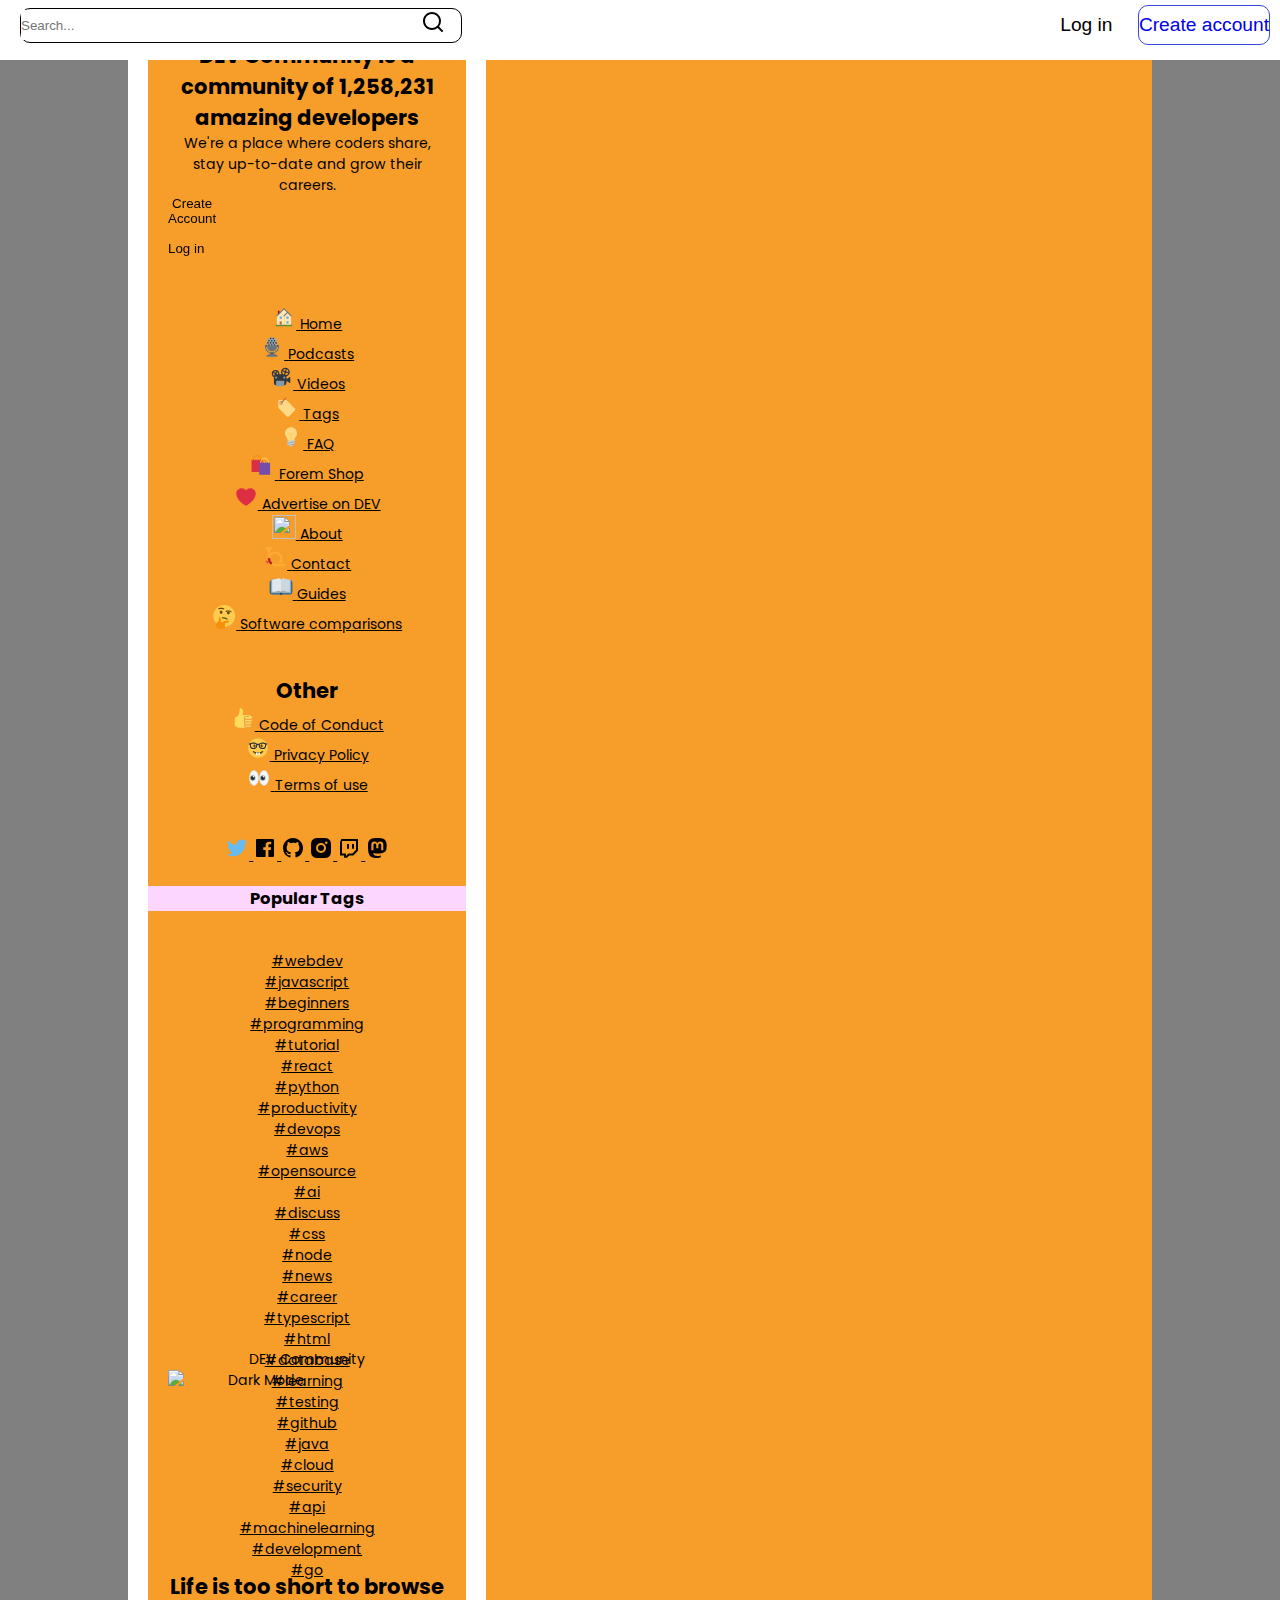
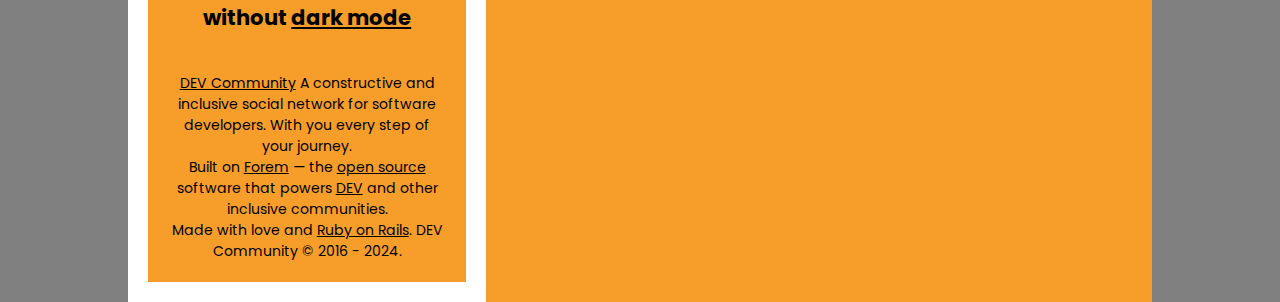
==== commit 5489a430: "cambios" ====
--- a/index.html
+++ b/index.html
@@ -3,6 +3,8 @@
 <head>
     <meta charset="UTF-8">
     <meta name="viewport" content="width=device-width, initial-scale=1.0">
+    <link rel="stylesheet" href="./css/main.css">
+    <link href="https://fonts.googleapis.com/css2?family=Material+Symbols+Outlined" rel="stylesheet" />
     <title>Dev.to</title>
     <link rel="stylesheet" href="/css/main.css" />
 </head>
@@ -59,14 +61,450 @@
     </header>
     <main>
         <aside id="izquierda"> <!--Joseph-->
-            <h1>Columna Izquierda</h1>
+          <header class="header">
+            <section class="seccion1">
+            <h2 class="titulo1">DEV Community is a community of 1,258,231 amazing developers</h2>
+            <p class="parrafo1">We're a place where coders share, stay up-to-date and grow their careers.
+            </p>
+            <button>Create Account</button>
+            <br>
+            <button>Log in</button>
+            </section>
+            <section class="seccionLista1">
+            <ul class="liststyle">
+            <li>
+          <a href="#" class="icons">
+            <span class="textIcons">
+              <svg xmlns="http://www.w3.org/2000/svg" viewBox="0 0 44 44" width="24" height="24">
+          <g class="nc-icon-wrapper">
+              <path fill="#A0041E" d="M13.344 18.702h-2a.5.5 0 01-.5-.5v-7a.5.5 0 01.5-.5h2a.5.5 0 01.5.5v7a.5.5 0 01-.5.5z"></path>
+              <path fill="#FFE8B6" d="M9 20L22 7l13 13v17H9z"></path>
+              <path fill="#FFCC4D" d="M22 20h1v16h-1z"></path>
+              <path fill="#66757F" d="M35 21a.997.997 0 01-.707-.293L22 8.414 9.707 20.707a1 1 0 11-1.414-1.414l13-13a.999.999 0 011.414 0l13 13A.999.999 0 0135 21z"></path>
+              <path fill="#66757F" d="M22 21a.999.999 0 01-.707-1.707l6.5-6.5a1 1 0 111.414 1.414l-6.5 6.5A.997.997 0 0122 21z"></path>
+              <path fill="#C1694F" d="M14 30h4v6h-4z"></path>
+              <path fill="#55ACEE" d="M14 21h4v4h-4zm12.5 0h4v4h-4zm0 9h4v4h-4z"></path>
+              <path fill="#5C913B" d="M37.5 37.5A1.5 1.5 0 0136 39H8a1.5 1.5 0 010-3h28a1.5 1.5 0 011.5 1.5z"></path>
+          </g>
+      </svg>
+            </span>
+            Home
+          </a>
+        </li>
+        <li>
+          <a href="#" class="icons">
+            <span class="textIcons">
+              <svg xmlns="http://www.w3.org/2000/svg" viewBox="0 0 44 44" width="24" height="24">
+          <g class="nc-icon-wrapper">
+              <path fill="#292F33" d="M10 19h24v2H10zm15 15c0 2.208-.792 4-3 4-2.209 0-3-1.792-3-4s.791-2 3-2c2.208 0 3-.208 3 2z"></path>
+              <path fill="#66757F" d="M22 35c-6.627 0-10 1.343-10 3v2h20v-2c0-1.657-3.373-3-10-3z"></path>
+              <path fill="#99AAB5" d="M22 4a9 9 0 00-9 9v7h18v-7a9 9 0 00-9-9z"></path>
+              <g fill="#292F33" transform="translate(4 4)">
+                  <circle cx="15.5" cy="2.5" r="1.5"></circle>
+                  <circle cx="20.5" cy="2.5" r="1.5"></circle>
+                  <circle cx="17.5" cy="6.5" r="1.5"></circle>
+                  <circle cx="22.5" cy="6.5" r="1.5"></circle>
+                  <circle cx="12.5" cy="6.5" r="1.5"></circle>
+                  <circle cx="15.5" cy="10.5" r="1.5"></circle>
+                  <circle cx="10.5" cy="10.5" r="1.5"></circle>
+                  <circle cx="20.5" cy="10.5" r="1.5"></circle>
+                  <circle cx="25.5" cy="10.5" r="1.5"></circle>
+                  <circle cx="17.5" cy="14.5" r="1.5"></circle>
+                  <circle cx="22.5" cy="14.5" r="1.5"></circle>
+                  <circle cx="12.5" cy="14.5" r="1.5"></circle>
+              </g>
+              <path fill="#66757F" d="M13 19.062V21c0 4.971 4.029 9 9 9s9-4.029 9-9v-1.938H13z"></path>
+              <path fill="#66757F" d="M34 18a1 1 0 00-1 1v2c0 6.074-4.925 11-11 11s-11-4.926-11-11v-2a1 1 0 00-2 0v2c0 7.18 5.82 13 13 13s13-5.82 13-13v-2a1 1 0 00-1-1z"></path>
+          </g>
+      </svg>
+            </span>
+            Podcasts
+          </a>
+        </li>
+        <li>
+          <a href="#" class="icons">
+            <span class="textIcons">
+              <svg xmlns="http://www.w3.org/2000/svg" viewBox="0 0 44 44" width="24" height="24">
+          <g transform="translate(4 4)">
+              <path fill="#31373D" d="M34.074 18l-4.832 3H28v-4c0-.088-.02-.169-.026-.256C31.436 15.864 34 12.735 34 9a8 8 0 00-16.001 0c0 1.463.412 2.822 1.099 4H14.92c.047-.328.08-.66.08-1a7 7 0 10-14 0 6.995 6.995 0 004 6.317V29a4 4 0 004 4h15a4 4 0 004-4v-3h1.242l4.832 3H35V18h-.926zM28.727 3.977a5.713 5.713 0 012.984 4.961L28.18 8.35a2.276 2.276 0 00-.583-.982l1.13-3.391zm-.9 6.342l3.552.592a5.713 5.713 0 01-4.214 3.669 3.985 3.985 0 00-1.392-1.148l.625-2.19a2.425 2.425 0 001.429-.923zM26 3.285c.282 0 .557.027.828.067l-1.131 3.392c-.404.054-.772.21-1.081.446L21.42 5.592A5.703 5.703 0 0126 3.285zM20.285 9c0-.563.085-1.106.236-1.62l3.194 1.597-.002.023c0 .657.313 1.245.771 1.662L23.816 13h-1.871a5.665 5.665 0 01-1.66-4zm-9.088-.385A4.64 4.64 0 0112.667 12c0 .344-.043.677-.113 1H10.1c.145-.304.233-.641.233-1a2.32 2.32 0 00-.392-1.292l1.256-2.093zM8 7.333c.519 0 1.01.105 1.476.261L8.22 9.688c-.073-.007-.145-.022-.22-.022a2.32 2.32 0 00-1.292.392L4.615 8.803A4.64 4.64 0 018 7.333zM3.333 12c0-.519.105-1.01.261-1.477l2.095 1.257c-.007.073-.022.144-.022.22 0 .75.36 1.41.91 1.837a3.987 3.987 0 00-1.353 1.895C4.083 14.881 3.333 13.533 3.333 12z"></path>
+              <circle fill="#8899A6" cx="24" cy="19" r="2"></circle>
+              <circle fill="#8899A6" cx="9" cy="19" r="2"></circle>
+              <path fill="#8899A6" d="M24 27a2 2 0 00-2-2H11a2 2 0 00-2 2v6a2 2 0 002 2h11a2 2 0 002-2v-6z"></path>
+          </g>
+      </svg>
+      
+            </span>
+            Videos
+          </a>
+        </li>
+        <li>
+          <a href="#" class="icons">
+            <span class="textIcons">
+              <svg xmlns="http://www.w3.org/2000/svg" viewBox="0 0 44 44" width="24" height="24">
+          <g>
+              <path fill="#FFD983" d="M36.017 24.181L21.345 9.746C20.687 9.087 19.823 9 18.96 9H8.883C7.029 9 6 10.029 6 11.883v10.082c0 .861.089 1.723.746 2.38L21.3 39.017a3.287 3.287 0 004.688 0l10.059-10.088c1.31-1.312 1.28-3.438-.03-4.748zm-23.596-8.76a1.497 1.497 0 11-2.118-2.117 1.497 1.497 0 012.118 2.117z"></path>
+              <path fill="#D99E82" d="M13.952 11.772a3.66 3.66 0 00-5.179 0 3.663 3.663 0 105.18 5.18 3.664 3.664 0 00-.001-5.18zm-1.53 3.65a1.499 1.499 0 11-2.119-2.12 1.499 1.499 0 012.119 2.12z"></path>
+              <path fill="#C1694F" d="M12.507 14.501a1 1 0 11-1.415-1.414l8.485-8.485a1 1 0 111.415 1.414l-8.485 8.485z"></path>
+          </g>
+      </svg>
+            </span>
+            Tags
+          </a>
+        </li>
+        <li>
+          <a href="#" class="icons">
+            <span class="textIcons">
+              <svg xmlns="http://www.w3.org/2000/svg" viewBox="0 0 44 44" width="24" height="24">
+          <g>
+              <path fill="#FFD983" d="M33 15.06c0 6.439-5 7.439-5 13.44 0 3.098-3.123 3.359-5.5 3.359-2.053 0-6.586-.779-6.586-3.361C15.914 22.5 11 21.5 11 15.06c0-6.031 5.285-10.92 11.083-10.92C27.883 4.14 33 9.029 33 15.06z"></path>
+              <path fill="#CCD6DD" d="M26.167 36.5c0 .828-2.234 2.5-4.167 2.5-1.933 0-4.167-1.672-4.167-2.5 0-.828 2.233-.5 4.167-.5 1.933 0 4.167-.328 4.167.5z"></path>
+              <path fill="#FFCC4D" d="M26.707 14.293a.999.999 0 00-1.414 0L22 17.586l-3.293-3.293a1 1 0 10-1.414 1.414L21 19.414V30a1 1 0 102 0V19.414l3.707-3.707a.999.999 0 000-1.414z"></path>
+              <path fill="#99AAB5" d="M28 35a2 2 0 01-2 2h-8a2 2 0 01-2-2v-6h12v6z"></path>
+              <path fill="#CCD6DD" d="M15.999 36a1 1 0 01-.163-1.986l12-2a.994.994 0 011.15.822.999.999 0 01-.822 1.15l-12 2a.927.927 0 01-.165.014zm0-4a1 1 0 01-.163-1.986l12-2a.995.995 0 011.15.822.999.999 0 01-.822 1.15l-12 2a.927.927 0 01-.165.014z"></path>
+          </g>
+      </svg>
+            </span>
+            FAQ
+          </a>
+        </li>
+        <li>
+          <a href="#" class="icons">
+            <span class="textIcons">
+              <svg xmlns="http://www.w3.org/2000/svg" viewBox="0 0 44 44" width="24" height="24">
+                <g>
+                    <path fill="#F4900C" d="M11 0C6.582 0 3 3.582 3 8v8h2V8c0-3.313 2.687-6 6-6 3.314 0 6 2.687 6 6v8h2V8c0-4.418-3.582-8-8-8z"></path><path fill="#DD2E44" d="M1 8l2 2 2-2 2 2 2-2 2 2 2-2 2 2 2-2 2 2 2-2v23H1z"></path><path fill="#FFCC4D" d="M25 5c-4.418 0-8 3.582-8 8v8h2v-8c0-3.314 2.688-6 6-6 3.315 0 6 2.686 6 6v8h2v-8c0-4.418-3.582-8-8-8z"></path><path fill="#744EAA" d="M15 13l2 2 2-2 2 2 2-2 2 2 2-2 2 2 2-2 2 2 2-2v23H15z"></path> 
+                </g>
+            </svg>
+            </span>
+            Forem Shop
+          </a>
+        </li>
+        <li>
+          <a href="#" class="icons">
+            <span class="textIcons">
+              <svg xmlns="http://www.w3.org/2000/svg" viewBox="0 0 44 44" width="24" height="24">
+          <path fill="#DD2E44" d="M39.885 15.833c0-5.45-4.418-9.868-9.867-9.868-3.308 0-6.227 1.633-8.018 4.129-1.791-2.496-4.71-4.129-8.017-4.129-5.45 0-9.868 4.417-9.868 9.868 0 .772.098 1.52.266 2.241C5.751 26.587 15.216 35.568 22 38.034c6.783-2.466 16.249-11.447 17.617-19.959.17-.721.268-1.469.268-2.242z"></path>
+      </svg>
+      
+            </span>
+            Advertise on DEV
+          </a>
+        </li>
+        <li>
+          <a href="#" class="icons">
+            <span class="textIcons">
+              <img src="https://encrypted-tbn3.gstatic.com/images?q=tbn:ANd9GcT-b9vRVvXR4Y4_ah0vg4AHhE6pvgBgayHaFt1GhcVUhpPgTBiG" width="24" height="24"    >
+            </span>
+            About
+          </a>
+        </li>
+        <li>
+          <a href="#" class="icons">
+            <span class="textIcons">
+              <svg xmlns="http://www.w3.org/2000/svg" viewBox="0 0 44 44" width="24" height="24">
+          <g>
+              <path fill="#FFAC33" d="M38.724 33.656c-1.239-.01-1.241 1.205-1.241 1.205H22.5c-5.246 0-9.5-4.254-9.5-9.5s4.254-9.5 9.5-9.5 9.5 4.254 9.5 9.5c0 3.062-1.6 5.897-3.852 7.633h5.434C35.022 30.849 36 28.139 36 25.361c0-7.456-6.045-13.5-13.5-13.5-7.456 0-13.5 6.044-13.5 13.5 0 7.455 6.044 13.5 13.5 13.5h14.982s-.003 1.127 1.241 1.139c1.238.012 1.228-1.245 1.228-1.245l.014-3.821s.001-1.267-1.241-1.278zM9 18.26a16.047 16.047 0 014-4.739V13c0-5 5-7 5-8s-1-1-1-1H5C4 4 4 5 4 5c0 1 5 3.333 5 7.69v5.57z"></path>
+              <path fill="#BE1931" d="M17.091 33.166a9.487 9.487 0 01-4.045-8.72l-3.977-.461c-.046.452-.069.911-.069 1.376 0 4.573 2.28 8.608 5.76 11.051l2.331-3.246z"></path>
+              <path fill="#BE1931" d="M10 29.924s-5.188-.812-5 1 5-1 5-1zm0 .312s-4.125 2.688-2.938 3.75S10 30.236 10 30.236z"></path>
+          </g>
+      </svg>
+            </span>
+            Contact
+          </a>
+        </li>
+        <li>
+          <a href="#" class="icons">
+            <span class="textIcons">
+              <svg xmlns:svg="http://www.w3.org/2000/svg" xmlns="http://www.w3.org/2000/svg" version="1.1" viewBox="0 0 47.5 47.5"  width="24" height="24" xml:space="preserve"><defs id="defs6"><clipPath id="clipPath18"><path d="M 0,38 38,38 38,0 0,0 0,38 z" id="path20"></path></clipPath></defs><g transform="matrix(1.25,0,0,-1.25,0,47.5)" id="g12"><g id="g14"><g clip-path="url(#clipPath18)" id="g16"><g transform="translate(33,30)" id="g22"><path d="m 0,0 -28,0 c -2.209,0 -4,-1.791 -4,-4 l 0,-15 c 0,-2.209 1.791,-4 4,-4 l 11.416,0 c 0.52,-0.596 1.477,-1 2.584,-1 1.107,0 2.064,0.404 2.584,1 L 0,-23 c 2.209,0 4,1.791 4,4 L 4,-4 C 4,-1.791 2.209,0 0,0" id="path24" style="fill:#226699;fill-opacity:1;fill-rule:nonzero;stroke:none"></path></g><g transform="translate(21,10)" id="g26"><path d="m 0,0 c 0,-1.104 -0.896,-2 -2,-2 -1.104,0 -2,0.896 -2,2 l 0,18 c 0,1.104 0.896,2 2,2 1.104,0 2,-0.896 2,-2 L 0,0 z" id="path28" style="fill:#292f33;fill-opacity:1;fill-rule:nonzero;stroke:none"></path></g><g transform="translate(19,11)" id="g30"><path d="m 0,0 c 0,-1.104 -0.896,-2 -2,-2 l -12,0 c -1.104,0 -2,0.896 -2,2 l 0,18 c 0,1.104 0.896,2 2,2 l 12,0 c 1.104,0 2,-0.896 2,-2 L 0,0 z" id="path32" style="fill:#99aab5;fill-opacity:1;fill-rule:nonzero;stroke:none"></path></g><g transform="translate(19,11)" id="g34"><path d="m 0,0 c -0.999,1.998 -3.657,2 -4,2 -2,0 -5,-2 -8,-2 -1,0 -2,0.896 -2,2 l 0,16 c 0,1.104 1,2 2,2 3.255,0 6,2 8,2 3,0 4,-1.896 4,-3 L 0,0 z" id="path36" style="fill:#e1e8ed;fill-opacity:1;fill-rule:nonzero;stroke:none"></path></g><g transform="translate(35,11)" id="g38"><path d="m 0,0 c 0,-1.104 -0.896,-2 -2,-2 l -12,0 c -1.104,0 -2,0.896 -2,2 l 0,18 c 0,1.104 0.896,2 2,2 l 12,0 c 1.104,0 2,-0.896 2,-2 L 0,0 z" id="path40" style="fill:#99aab5;fill-opacity:1;fill-rule:nonzero;stroke:none"></path></g><g transform="translate(19,11)" id="g42"><path d="m 0,0 c 0.999,1.998 3.657,2 4,2 2,0 5,-2 8,-2 1,0 2,0.896 2,2 l 0,16 c 0,1.104 -1,2 -2,2 C 8.744,20 6,22 4,22 1,22 0,20.104 0,19 L 0,0 z" id="path44" style="fill:#ccd6dd;fill-opacity:1;fill-rule:nonzero;stroke:none"></path></g></g></g></g></svg>
+            </span>
+            Guides
+          </a>
+        </li>
+        <li>
+          <a href="#" class="icons">
+            <span class="textIcons">
+              <svg xmlns:dc="http://purl.org/dc/elements/1.1/" xmlns:cc="http://creativecommons.org/ns#" xmlns:rdf="http://www.w3.org/1999/02/22-rdf-syntax-ns#" xmlns:svg="http://www.w3.org/2000/svg" xmlns="http://www.w3.org/2000/svg" viewBox="0 0 44 44" style="enable-background:new 0 0 44 44;" xml:space="preserve" version="1.1 "width="24" height="24"><metadata id="metadata8"><rdf:rdf><cc:work rdf:about=""><dc:format>image/svg+xml</dc:format><dc:type rdf:resource="http://purl.org/dc/dcmitype/StillImage"></dc:type></cc:work></rdf:rdf></metadata><defs id="defs6"><clipPath id="clipPath16" clipPathUnits="userSpaceOnUse"><path id="path18" d="M 0,36 36,36 36,0 0,0 0,36 Z"></path></clipPath></defs><g transform="matrix(1.25,0,0,-1.25,0,45)" id="g10"><g id="g12"><g clip-path="url(#clipPath16)" id="g14"><g transform="translate(2,20)" id="g20"><path id="path22" style="fill:#ffcc4d;fill-opacity:1;fill-rule:nonzero;stroke:none" d="m 0,0 c 0,-8.837 7.164,-16 16,-16 8.837,0 16,7.163 16,16 C 32,8.836 24.837,16 16,16 7.164,16 0,8.836 0,0"></path></g><g transform="translate(15.4063,25.5)" id="g24"><path id="path26" style="fill:#664500;fill-opacity:1;fill-rule:nonzero;stroke:none" d="m 0,0 c 0,-1.381 -0.896,-2.5 -2,-2.5 -1.104,0 -2,1.119 -2,2.5 0,1.38 0.896,2.5 2,2.5 1.104,0 2,-1.12 2,-2.5"></path></g><g transform="translate(26,24.5)" id="g28"><path id="path30" style="fill:#664500;fill-opacity:1;fill-rule:nonzero;stroke:none" d="m 0,0 c 0,-1.381 -0.895,-2.5 -2,-2.5 -1.104,0 -2,1.119 -2,2.5 0,1.38 0.896,2.5 2,2.5 1.105,0 2,-1.12 2,-2.5"></path></g><g transform="translate(9.6709,29.667)" id="g32"><path id="path34" style="fill:#664500;fill-opacity:1;fill-rule:nonzero;stroke:none" d="M 0,0 C -0.164,0.087 -0.303,0.223 -0.391,0.398 -0.607,0.827 -0.431,1.325 0.002,1.511 4.268,3.341 7.701,1.554 7.845,1.477 8.278,1.246 8.453,0.729 8.236,0.323 8.02,-0.082 7.496,-0.223 7.063,0.005 6.94,0.069 4.231,1.437 0.785,-0.042 0.528,-0.151 0.238,-0.127 0,0"></path></g><g transform="translate(14.7427,16.4277)" id="g36"><path id="path38" style="fill:#664500;fill-opacity:1;fill-rule:nonzero;stroke:none" d="M 0,0 C -0.136,0.127 -0.236,0.293 -0.276,0.486 -0.375,0.955 -0.078,1.392 0.389,1.46 4.981,2.138 7.841,-0.469 7.962,-0.58 8.322,-0.914 8.357,-1.457 8.044,-1.795 7.732,-2.131 7.189,-2.133 6.83,-1.801 6.726,-1.709 4.458,0.307 0.748,-0.24 0.471,-0.281 0.197,-0.184 0,0"></path></g><g transform="translate(20.4307,25.917)" id="g40"><path id="path42" style="fill:#664500;fill-opacity:1;fill-rule:nonzero;stroke:none" d="M 0,0 C -0.156,0.098 -0.286,0.243 -0.362,0.424 -0.549,0.866 -0.339,1.352 0.105,1.508 4.486,3.044 7.79,1.028 7.929,0.941 8.344,0.681 8.483,0.154 8.24,-0.237 7.998,-0.627 7.464,-0.732 7.049,-0.475 6.929,-0.402 4.321,1.146 0.782,-0.095 0.518,-0.187 0.23,-0.143 0,0"></path></g><g transform="translate(17.2764,0.8682)" id="g44"><path id="path46" style="fill:#f4900c;fill-opacity:1;fill-rule:nonzero;stroke:none" d="m 0,0 c 0,0 1.265,0.411 1.429,1.352 0.173,0.971 -0.624,1.167 -0.624,1.167 0,0 1.041,0.208 1.172,1.376 0.123,1.1 -0.862,1.363 -0.862,1.363 0,0 0.97,0.4 1.016,1.539 0.038,0.959 -0.995,1.428 -0.995,1.428 0,0 5.038,1.22 5.555,1.34 0.516,0.121 1.321,0.616 1.07,1.695 -0.249,1.08 -1.204,1.118 -1.698,1.003 -0.494,-0.116 -6.744,-1.567 -8.9,-2.069 -0.23,-0.053 -1.308,-0.302 -1.439,-0.334 -0.54,-0.127 -0.785,0.111 -0.405,0.512 0.509,0.536 0.833,1.129 0.947,2.113 0.119,1.036 -0.232,2.314 -0.433,2.809 -0.374,0.921 -1.005,1.649 -1.734,1.899 -1.138,0.39 -1.946,-0.321 -1.542,-1.561 0.604,-1.855 0.209,-3.375 -0.833,-4.293 -2.449,-2.157 -3.589,-3.695 -2.83,-6.973 0.827,-3.575 4.377,-5.876 7.952,-5.048 C -2.965,-0.64 0,0 0,0"></path></g></g></g></g></svg>
+            </span>
+            Software comparisons
+          </a>
+        </li>
+            </ul>
+            </section>
+            <section class="seccionLista2">
+            <h2 class="titulo1">Other</h2>
+            <ul class="liststyle">
+                <li>
+            <a href="#" class="icons">
+              <span class="textIcons">
+                <svg xmlns="http://www.w3.org/2000/svg" viewBox="0 0 44 44" width="24" height="24">
+            <g>
+                <path fill="#FFDB5E" d="M38.956 21.916c0-.503-.12-.975-.321-1.404-1.341-4.326-7.619-4.01-16.549-4.221-1.493-.035-.639-1.798-.115-5.668.341-2.517-1.282-6.382-4.01-6.382-4.498 0-.171 3.548-4.148 12.322-2.125 4.688-6.875 2.062-6.875 6.771v10.719c0 1.833.18 3.595 2.758 3.885 2.499.281 1.937 2.062 5.542 2.062h18.044a3.337 3.337 0 003.333-3.334c0-.762-.267-1.456-.698-2.018 1.02-.571 1.72-1.649 1.72-2.899 0-.76-.266-1.454-.696-2.015 1.023-.57 1.725-1.649 1.725-2.901 0-.909-.368-1.733-.961-2.336a3.311 3.311 0 001.251-2.581z"></path>
+                <path fill="#EE9547" d="M27.02 25.249h8.604c1.17 0 2.268-.626 2.866-1.633a.876.876 0 00-1.506-.892 1.588 1.588 0 01-1.361.775h-8.81c-.873 0-1.583-.71-1.583-1.583s.71-1.583 1.583-1.583H32.7a.875.875 0 000-1.75h-5.888a3.337 3.337 0 00-3.333 3.333c0 1.025.475 1.932 1.205 2.544a3.32 3.32 0 00-.998 2.373c0 1.028.478 1.938 1.212 2.549a3.318 3.318 0 00.419 5.08 3.305 3.305 0 00-.852 2.204 3.337 3.337 0 003.333 3.333h5.484a3.35 3.35 0 002.867-1.632.875.875 0 00-1.504-.894 1.594 1.594 0 01-1.363.776h-5.484c-.873 0-1.583-.71-1.583-1.583s.71-1.583 1.583-1.583h6.506a3.35 3.35 0 002.867-1.633.875.875 0 10-1.504-.894 1.572 1.572 0 01-1.363.777h-7.063a1.585 1.585 0 010-3.167h8.091a3.35 3.35 0 002.867-1.632.875.875 0 00-1.504-.894 1.573 1.573 0 01-1.363.776H27.02a1.585 1.585 0 010-3.167z"></path>
+            </g>
+        </svg>
+        
+              </span>
+              Code of Conduct
+            </a>
+          </li>
+          <li>
+            <a href="#" class="icons">
+              <span class="textIcons">
+                <svg xmlns="http://www.w3.org/2000/svg" viewBox="0 0 44 44" width="24" height="24">
+            <g transform="translate(4 4)">
+                <circle fill="#FFCC4D" cx="18" cy="18" r="18"></circle>
+                <path fill="#664500" d="M27.335 23.629a.501.501 0 00-.635-.029c-.039.029-3.922 2.9-8.7 2.9-4.766 0-8.662-2.871-8.7-2.9a.5.5 0 10-.729.657C8.7 24.472 11.788 29.5 18 29.5s9.301-5.028 9.429-5.243a.499.499 0 00-.094-.628z"></path>
+                <path fill="#65471B" d="M18 26.591c-.148 0-.291-.011-.438-.016v4.516h.875v-4.517c-.145.005-.289.017-.437.017z"></path>
+                <path fill="#FFF" d="M22 26c.016-.004-1.45.378-2.446.486-.366.042-.737.076-1.117.089v4.517H20c1.1 0 2-.9 2-2V26zm-8 0c-.016-.004 1.45.378 2.446.486.366.042.737.076 1.117.089v4.517H16c-1.1 0-2-.9-2-2V26z"></path>
+                <path fill="#65471B" d="M27.335 23.629a.501.501 0 00-.635-.029c-.03.022-2.259 1.668-5.411 2.47-.443.113-1.864.43-3.286.431-1.424 0-2.849-.318-3.292-.431-3.152-.802-5.381-2.448-5.411-2.47a.501.501 0 00-.729.657c.097.162 1.885 3.067 5.429 4.481v-1.829c-.016-.004 1.45.378 2.446.486.366.042.737.076 1.117.089.146.005.289.016.437.016.148 0 .291-.011.438-.016.38-.013.751-.046 1.117-.089.996-.108 2.462-.49 2.446-.486v1.829c3.544-1.414 5.332-4.319 5.429-4.481a.5.5 0 00-.095-.628zm-.711-9.605c0 1.714-.938 3.104-2.096 3.104-1.157 0-2.096-1.39-2.096-3.104s.938-3.104 2.096-3.104c1.158 0 2.096 1.39 2.096 3.104zm-17.167 0c0 1.714.938 3.104 2.096 3.104 1.157 0 2.096-1.39 2.096-3.104s-.938-3.104-2.096-3.104c-1.158 0-2.096 1.39-2.096 3.104z"></path>
+                <path fill="#292F33" d="M34.808 9.627c-.171-.166-1.267.274-2.376-.291-2.288-1.166-8.07-2.291-11.834.376-.403.285-2.087.333-2.558.313-.471.021-2.155-.027-2.558-.313-3.763-2.667-9.545-1.542-11.833-.376-1.109.565-2.205.125-2.376.291-.247.239-.247 1.196.001 1.436.246.239 1.477.515 1.722 1.232.247.718.249 4.958 2.213 6.424 1.839 1.372 6.129 1.785 8.848.238 2.372-1.349 2.289-4.189 2.724-5.881.155-.603.592-.907 1.26-.907s1.105.304 1.26.907c.435 1.691.351 4.532 2.724 5.881 2.719 1.546 7.009 1.133 8.847-.238 1.965-1.465 1.967-5.706 2.213-6.424.245-.717 1.476-.994 1.722-1.232.248-.24.249-1.197.001-1.436zm-20.194 3.65c-.077 1.105-.274 3.227-1.597 3.98-.811.462-1.868.743-2.974.743h-.001c-1.225 0-2.923-.347-3.587-.842-.83-.619-1.146-3.167-1.265-4.12-.076-.607-.28-2.09.388-2.318 1.06-.361 2.539-.643 4.052-.643.693 0 3.021.043 4.155.741 1.005.617.872 1.851.829 2.459zm16.278-.253c-.119.954-.435 3.515-1.265 4.134-.664.495-2.362.842-3.587.842h-.001c-1.107 0-2.163-.281-2.975-.743-1.323-.752-1.52-2.861-1.597-3.966-.042-.608-.176-1.851.829-2.468 1.135-.698 3.462-.746 4.155-.746 1.513 0 2.991.277 4.052.638.668.228.465 1.702.389 2.309z"></path>
+            </g>
+        </svg>
+        
+              </span>
+              Privacy Policy
+            </a>
+          </li>
+          <li>
+            <a href="#" class="icons">
+              <span class="textIcons">
+                <svg xmlns="http://www.w3.org/2000/svg" viewBox="0 0 44 44" width="24" height="24">
+            <g transform="translate(4 4)">
+                <ellipse fill="#F5F8FA" cx="8.828" cy="18" rx="7.953" ry="13.281"></ellipse>
+                <path fill="#E1E8ED" d="M8.828 32.031C3.948 32.031.125 25.868.125 18S3.948 3.969 8.828 3.969 17.531 10.132 17.531 18s-3.823 14.031-8.703 14.031zm0-26.562C4.856 5.469 1.625 11.09 1.625 18s3.231 12.531 7.203 12.531S16.031 24.91 16.031 18 12.8 5.469 8.828 5.469z"></path>
+                <circle fill="#8899A6" cx="6.594" cy="18" r="4.96"></circle>
+                <circle fill="#292F33" cx="6.594" cy="18" r="3.565"></circle>
+                <circle fill="#F5F8FA" cx="7.911" cy="15.443" r="1.426"></circle>
+                <ellipse fill="#F5F8FA" cx="27.234" cy="18" rx="7.953" ry="13.281"></ellipse>
+                <path fill="#E1E8ED" d="M27.234 32.031c-4.88 0-8.703-6.163-8.703-14.031s3.823-14.031 8.703-14.031S35.938 10.132 35.938 18s-3.824 14.031-8.704 14.031zm0-26.562c-3.972 0-7.203 5.622-7.203 12.531 0 6.91 3.231 12.531 7.203 12.531S34.438 24.91 34.438 18 31.206 5.469 27.234 5.469z"></path>
+                <circle fill="#8899A6" cx="25" cy="18" r="4.96"></circle>
+                <circle fill="#292F33" cx="25" cy="18" r="3.565"></circle>
+                <circle fill="#F5F8FA" cx="26.317" cy="15.443" r="1.426"></circle>
+            </g>
+        </svg>
+              </span>
+              Terms of use
+            </a>
+          </li>
+            </ul>
+            </section>
+            <section class="socialMedia">
+            <div>
+                <a href="https://twitter.com/thepracticaldev">
+                <svg xmlns="http://www.w3.org/2000/svg" width="24" height="24" viewBox="0 0 24 24" role="img" aria-labelledby="atrdkg4m51rf4c9o37q027vwgalapkzh" class="crayons-icon c-link__icon"><title id="atrdkg4m51rf4c9o37q027vwgalapkzh">Twitter</title>
+                <path d="M22.162 5.656a8.383 8.383 0 01-2.402.658A4.196 4.196 0 0021.6 4c-.82.488-1.719.83-2.656 1.015a4.182 4.182 0 00-7.126 3.814 11.874 11.874 0 01-8.62-4.37 4.168 4.168 0 00-.566 2.103c0 1.45.738 2.731 1.86 3.481a4.168 4.168 0 01-1.894-.523v.052a4.185 4.185 0 003.355 4.101 4.211 4.211 0 01-1.89.072A4.185 4.185 0 007.97 16.65a8.395 8.395 0 01-6.191 1.732 11.83 11.83 0 006.41 1.88c7.693 0 11.9-6.373 11.9-11.9 0-.18-.005-.362-.013-.54a8.495 8.495 0 002.087-2.165l-.001-.001z" fill="#65bbf2"></path>
+            </svg>
+            
+              </a>
+              <a href="https://facebook.com/thepracticaldev">
+                <svg xmlns="http://www.w3.org/2000/svg" width="24" height="24" viewBox="0 0 24 24" role="img" aria-labelledby="ap41ih3ae53rieeegvb0omc4y9exp7x3" class="crayons-icon c-link__icon"><title id="ap41ih3ae53rieeegvb0omc4y9exp7x3">Facebook</title>
+                <path d="M15.402 21v-6.966h2.333l.349-2.708h-2.682V9.598c0-.784.218-1.319 1.342-1.319h1.434V5.857a19.188 19.188 0 00-2.09-.107c-2.067 0-3.482 1.262-3.482 3.58v1.996h-2.338v2.708h2.338V21H4a1 1 0 01-1-1V4a1 1 0 011-1h16a1 1 0 011 1v16a1 1 0 01-1 1h-4.598z"></path>
+            </svg>
+            
+              </a>
+              <a href="https://github.com/forem">
+                <svg xmlns="http://www.w3.org/2000/svg" width="24" height="24" viewBox="0 0 24 24" role="img" aria-labelledby="amq5t25yfxc2bx1d402gznll561apzlb" class="crayons-icon c-link__icon"><title id="amq5t25yfxc2bx1d402gznll561apzlb">Github</title>
+                <path d="M12 2C6.475 2 2 6.475 2 12a9.994 9.994 0 006.838 9.488c.5.087.687-.213.687-.476 0-.237-.013-1.024-.013-1.862-2.512.463-3.162-.612-3.362-1.175-.113-.288-.6-1.175-1.025-1.413-.35-.187-.85-.65-.013-.662.788-.013 1.35.725 1.538 1.025.9 1.512 2.338 1.087 2.912.825.088-.65.35-1.087.638-1.337-2.225-.25-4.55-1.113-4.55-4.938 0-1.088.387-1.987 1.025-2.688-.1-.25-.45-1.275.1-2.65 0 0 .837-.262 2.75 1.026a9.28 9.28 0 012.5-.338c.85 0 1.7.112 2.5.337 1.912-1.3 2.75-1.024 2.75-1.024.55 1.375.2 2.4.1 2.65.637.7 1.025 1.587 1.025 2.687 0 3.838-2.337 4.688-4.562 4.938.362.312.675.912.675 1.85 0 1.337-.013 2.412-.013 2.75 0 .262.188.574.688.474A10.016 10.016 0 0022 12c0-5.525-4.475-10-10-10z"></path>
+            </svg>
+            
+              </a>
+              <a href="https://instagram.com/thepracticaldev">
+                <svg xmlns="http://www.w3.org/2000/svg" width="24" height="24" viewBox="0 0 24 24" role="img" aria-labelledby="ag28f1mh1k1jwk9k2ol5lei6eb2wvsst" class="crayons-icon c-link__icon"><title id="ag28f1mh1k1jwk9k2ol5lei6eb2wvsst">Instagram</title>
+                <path d="M12 2c2.717 0 3.056.01 4.122.06 1.065.05 1.79.217 2.428.465.66.254 1.216.598 1.772 1.153.509.5.902 1.105 1.153 1.772.247.637.415 1.363.465 2.428.047 1.066.06 1.405.06 4.122 0 2.717-.01 3.056-.06 4.122-.05 1.065-.218 1.79-.465 2.428a4.883 4.883 0 01-1.153 1.772c-.5.508-1.105.902-1.772 1.153-.637.247-1.363.415-2.428.465-1.066.047-1.405.06-4.122.06-2.717 0-3.056-.01-4.122-.06-1.065-.05-1.79-.218-2.428-.465a4.89 4.89 0 01-1.772-1.153 4.904 4.904 0 01-1.153-1.772c-.248-.637-.415-1.363-.465-2.428C2.013 15.056 2 14.717 2 12c0-2.717.01-3.056.06-4.122.05-1.066.217-1.79.465-2.428a4.88 4.88 0 011.153-1.772A4.897 4.897 0 015.45 2.525c.638-.248 1.362-.415 2.428-.465C8.944 2.013 9.283 2 12 2zm0 5a5 5 0 100 10 5 5 0 000-10zm6.5-.25a1.25 1.25 0 10-2.5 0 1.25 1.25 0 002.5 0zM12 9a3 3 0 110 6 3 3 0 010-6z"></path>
+            </svg>
+            
+              </a>
+              <a href="https://twitch.com/thepracticaldev">
+                <svg xmlns="http://www.w3.org/2000/svg" width="24" height="24" viewBox="0 0 24 24" role="img" aria-labelledby="am550mlgp03n06ubj7hyb7rhpw6sfxt6" class="crayons-icon c-link__icon"><title id="am550mlgp03n06ubj7hyb7rhpw6sfxt6">Twitch</title>
+                <path d="M4.3 3H21v11.7l-4.7 4.7h-3.9l-2.5 2.4H7v-2.4H3V6.2L4.3 3zM5 17.4h4v2.4h.095l2.5-2.4h3.877L19 13.872V5H5v12.4zM15 8h2v4.7h-2V8zm0 0h2v4.7h-2V8zm-5 0h2v4.7h-2V8z"></path>
+            </svg>
+            
+              </a>
+              <a href="https://fosstodon.org/@thepracticaldev">
+                <svg xmlns="http://www.w3.org/2000/svg" width="24" height="24" viewBox="0 0 24 24" role="img" aria-labelledby="a5eyrt1vozg3xq5b6ca23jiczut8gj4u" class="crayons-icon c-link__icon"><title id="a5eyrt1vozg3xq5b6ca23jiczut8gj4u">Mastodon</title>
+                <path d="M21.258 13.99c-.274 1.41-2.456 2.955-4.962 3.254-1.306.156-2.593.3-3.965.236-2.243-.103-4.014-.535-4.014-.535 0 .218.014.426.04.62.292 2.215 2.196 2.347 4 2.41 1.82.062 3.44-.45 3.44-.45l.076 1.646s-1.274.684-3.542.81c-1.25.068-2.803-.032-4.612-.51-3.923-1.039-4.598-5.22-4.701-9.464-.031-1.26-.012-2.447-.012-3.44 0-4.34 2.843-5.611 2.843-5.611 1.433-.658 3.892-.935 6.45-.956h.062c2.557.02 5.018.298 6.451.956 0 0 2.843 1.272 2.843 5.61 0 0 .036 3.201-.397 5.424zm-2.956-5.087c0-1.074-.273-1.927-.822-2.558-.567-.631-1.308-.955-2.229-.955-1.065 0-1.871.41-2.405 1.228l-.518.87-.519-.87C11.276 5.8 10.47 5.39 9.405 5.39c-.921 0-1.663.324-2.229.955-.549.631-.822 1.484-.822 2.558v5.253h2.081V9.057c0-1.075.452-1.62 1.357-1.62 1 0 1.501.647 1.501 1.927v2.79h2.07v-2.79c0-1.28.5-1.927 1.5-1.927.905 0 1.358.545 1.358 1.62v5.1h2.08V8.902l.001.001z"></path>
+            </svg>
+              </a>
+            </div>
+            </section>
+            <h3>Popular Tags</h3>
+            <section class="popularTags">
+            <section style="max-height: 42vh">
+                <div>
+                  <a href="#">
+                    #webdev
+                  </a>
+                </div>
+                <div>
+                  <a href="#">
+                    #javascript
+                  </a>
+                </div>
+                <div>
+                  <a href="#">
+                    #beginners
+                  </a>
+                </div>
+                <div>
+                  <a href="#">
+                    #programming
+                  </a>
+                </div>
+                <div>
+                  <a href="#">
+                    #tutorial
+                  </a>
+                </div>
+                <div>
+                  <a href="#">
+                    #react
+                  </a>
+                </div>
+                <div>
+                  <a href="#">
+                    #python
+                  </a>
+                </div>
+                <div>
+                  <a href="#">
+                    #productivity
+                  </a>
+                </div>
+                <div>
+                  <a href="#">
+                    #devops
+                  </a>
+                </div>
+                <div>
+                  <a href="#">
+                    #aws
+                  </a>
+                </div>
+                <div>
+                  <a href="#">
+                    #opensource
+                  </a>
+                </div>
+                <div>
+                  <a href="#">
+                    #ai
+                  </a>
+                </div>
+                <div>
+                  <a href="#">
+                    #discuss
+                  </a>
+                </div>
+                <div>
+                  <a href="#">
+                    #css
+                </a>
+                </div>
+                <div>
+                  <a href="#">
+                    #node
+                  </a>
+                </div>
+                <div>
+                  <a href="#">
+                    #news
+                  </a>
+                </div>
+                <div>
+                  <a href="#">
+                    #career
+                  </a>
+                </div>
+                <div>
+                  <a href="#">
+                    #typescript
+                  </a>
+                </div>
+                <div>
+                  <a href="#">
+                    #html
+                </a>
+                </div>
+                <div>
+                  <a href="#">
+                    #database
+                  </a>
+                </div>
+                <div>
+                  <a href="#">
+                    #learning
+                  </a>
+                </div>
+                <div>
+                  <a href="#">
+                    #testing
+                  </a>
+                </div>
+                <div>
+                  <a href="#">
+                    #github
+                  </a>
+                </div>
+                <div>
+                  <a href="#">
+                    #java
+                </a>
+                </div>
+                <div>
+                  <a href="#">
+                    #cloud
+                  </a>
+                </div>
+                <div>
+                  <a href="#">
+                    #security
+                  </a>
+                </div>
+                <div>
+                  <a href="#">
+                    #api
+                </a>
+                </div>
+                <div>
+                  <a href="#">
+                    #machinelearning
+                  </a>
+                </div>
+                <div>
+                  <a href="#">
+                    #development
+                  </a>
+                </div>
+                <div>
+                  <a href="#">
+                  #go               
+                </a>
+                </div>
+            </section>
+            </section>
+            <section class="seccionfinal">
+                <span>DEV Community</span>
+            <p><img src="https://res.cloudinary.com/practicaldev/image/fetch/s--GkDXbK0b--/c_limit%2Cf_auto%2Cfl_progressive%2Cq_auto%2Cw_350/https://dev-to-uploads.s3.amazonaws.com/uploads/articles/oky7tpxe4z0f8ksng5ta.png" alt="Dark Mode" width="180" height="180" loading="lazy" style="display: flex; justify-content: center;"></p>
+            <br>
+            <h2 class="titulo1">  
+                <a href="#">  </a>  Life is too short to browse without <a href="https://dev.to/settings/customization">dark mode</a>
+            </h2>
+            </section>
+            <section class="titulo1">
+                <p>
+                  <a href="#">DEV Community</a>
+              A constructive and inclusive social network for software developers. With you every step of your journey.
+                </p>
+              
+                <p>Built on <a href="#">Forem</a> — the <a href="#">open source</a> software that powers <a href="#">DEV</a> and other inclusive communities.</p>
+                <p>Made with love and <a href="#">Ruby on Rails</a>. DEV Community <span title="copyright">©</span> 2016 - 2024.</p>
+              </section>
+        </header>
         </aside>
         <section> <!--Ulises-->
             <h1>Columna Central</h1>
         </section>
-        <aside id="derecha"> <!--Nat-->
-            <h1>Columna Derecha</h1>
-        </aside>
+        
     </main>
 
 </body>
--- a/css/main.css
+++ b/css/main.css
@@ -1,42 +1,135 @@
+@import "https://fonts.googleapis.com/css2?family=Poppins:wght@200;300;400;500;600;700;800;900&display=swap";
 * {
   box-sizing: border-box;
-}
-
-body {
   margin: 0;
   padding: 0;
-  display: flex;
-  align-items: center;
-  flex-direction: column;
-  height: 100vh;
-}
-
-header {
-  width: 100%;
-  background-color: rgb(252, 214, 255);
-}
-
-main {
-  display: flex;
-  flex-wrap: wrap;
-  background-color: rgb(41, 253, 246);
-  width: 80%;
-  height: 100%;
-}
-main #izquierda {
-  background-color: aqua;
-  flex: 20%;
-  padding: 20PX;
-}
-main section {
-  flex: 50%;
-  background-color: rgb(247, 158, 42);
-  padding: 20PX;
-}
-main #derecha {
-  background-color: aqua;
-  flex: 30%;
-  padding: 20PX;
+}
+
+body {
+  font-family: "Poppins", sans-serif;
+  font-size: 1.2rem;
+  min-height: 100vh;
+  padding: 20px;
+  background-color: gray;
+}
+
+/* .grid-container>* {
+    box-shadow: 10px 6px 37px -13px rgba(51, 51, 51, 0.74);
+    border-radius: 10px;
+    padding: 10px;
+    text-align: center;
+    font-weight: 500;
+} */
+.grid-container {
+  display: grid;
+  gap: 20px;
+  grid-template: "navbar" 40px "header" 40px "main" auto "sidebar" "footer";
+}
+.grid-container .header {
+  grid-area: header;
+  background-color: rgba(103, 93, 241, 0.74);
+}
+.grid-container .header .seccion1 {
+  background-color: white;
+  padding: 1rem;
+  text-align: center;
+  border-radius: 4px;
+}
+.grid-container .header .liststyle {
+  list-style: none;
+}
+.grid-container .header .seccionLista1 {
+  margin: 0;
+  padding: 0;
+  margin-bottom: 1rem;
+  margin-top: 1rem;
+  background-color: whitesmoke;
+}
+.grid-container .header .icons {
+  display: flex;
+  padding: 0.5rem;
+  overflow-wrap: normal;
+  background-color: transparent;
+  position: relative;
+  border-radius: 10px;
+  font: inherit;
+  cursor: pointer;
+  outline: 0;
+  text-decoration: none;
+  max-width: 100%;
+  font-size: 1rem;
+}
+.grid-container .header .textIcons {
+  margin-right: 0.5rem;
+  margin-left: 0.5rem;
+  display: inline-flex;
+  flex-shrink: 0;
+  justify-content: flex-start;
+}
+.grid-container .header .seccionLista2 {
+  margin: 0;
+  padding: 0;
+  margin-bottom: 1rem;
+  margin-top: 1rem;
+  background-color: whitesmoke;
+}
+.grid-container .header .socialMedia {
+  display: flex;
+  justify-content: space-evenly;
+  margin-bottom: 1rem;
+  background-color: whitesmoke;
+}
+.grid-container .header .popularTags {
+  max-height: 42vh;
+  overflow-y: scroll;
+  display: block;
+  background-color: whitesmoke;
+}
+.grid-container .header .seccionfinal {
+  background-color: white;
+  text-align: center;
+  border-radius: 15px;
+}
+.grid-container .titulo1 {
+  font-size: 15px;
+  margin-bottom: 1rem;
+}
+.grid-container .parrafo1 {
+  font-size: 11px;
+  margin-bottom: 1rem;
+}
+.grid-container .navbar {
+  grid-area: navbar;
+  background-color: rgba(179, 46, 241, 0.74);
+}
+.grid-container .sidebar {
+  grid-area: sidebar;
+  background-color: rgba(77, 237, 106, 0.74);
+}
+.grid-container .main {
+  grid-area: main;
+  background-color: #f5f5f5;
+}
+.grid-container .footer {
+  grid-area: footer;
+  background-color: rgba(237, 123, 67, 0.74);
+}
+@media (min-width: 768px) {
+  .grid-container {
+    grid-template: "navbar navbar" 40px "header header" 40px "sidebar main" auto "footer footer" 50px/200px auto;
+    padding-left: 100px;
+    padding-right: 100px;
+  }
+}
+@media (min-width: 992px) {
+  .grid-container {
+    grid-template: "navbar navbar navbar" 60px "header main sidebar" auto "footer footer footer" 80px/200px auto 200px;
+  }
+}
+@media (min-width: 1440px) {
+  .grid-container {
+    grid-template: "navbar navbar navbar navbar" 50px "header main sidebar" auto "footer footer footer footer" 60px/200px auto 200px;
+  }
 }
 
 .nav-container {
@@ -191,4 +284,63 @@
   height: 30px;
   width: 35px;
   border-radius: 10px;
+}
+
+* {
+  box-sizing: border-box;
+}
+
+body {
+  margin: 0;
+  padding: 0;
+  display: flex;
+  align-items: center;
+  flex-direction: column;
+  height: 100vh;
+}
+
+header {
+  width: 100%;
+  background-color: rgb(252, 214, 255);
+}
+
+main {
+  display: flex;
+  flex-wrap: wrap;
+  background-color: rgb(41, 253, 246);
+  width: 80%;
+  height: 100%;
+  font-size: 14px;
+}
+main #izquierda {
+  background-color: white;
+  flex: 20%;
+  align-items: center;
+  text-align: center;
+  justify-content: space-between;
+  padding: 20px;
+  font-size: 0.88rem;
+}
+main section {
+  flex: 50%;
+  background-color: rgb(247, 158, 42);
+  padding: 20px;
+}
+main #derecha {
+  background-color: aqua;
+  flex: 30%;
+  padding: 20px;
+}
+main a {
+  color: black;
+}
+main .container {
+  display: grid;
+  width: 96%;
+  margin: 0 auto;
+  gap: 1.8rem;
+  grid-template-columns: 12rem auto 23 rem;
+}
+main ul {
+  list-style: none;
 }/*# sourceMappingURL=main.css.map */--- a/css/main.css
+++ b/css/main.css
@@ -1,42 +1,135 @@
+@import "https://fonts.googleapis.com/css2?family=Poppins:wght@200;300;400;500;600;700;800;900&display=swap";
 * {
   box-sizing: border-box;
-}
-
-body {
   margin: 0;
   padding: 0;
-  display: flex;
-  align-items: center;
-  flex-direction: column;
-  height: 100vh;
-}
-
-header {
-  width: 100%;
-  background-color: rgb(252, 214, 255);
-}
-
-main {
-  display: flex;
-  flex-wrap: wrap;
-  background-color: rgb(41, 253, 246);
-  width: 80%;
-  height: 100%;
-}
-main #izquierda {
-  background-color: aqua;
-  flex: 20%;
-  padding: 20PX;
-}
-main section {
-  flex: 50%;
-  background-color: rgb(247, 158, 42);
-  padding: 20PX;
-}
-main #derecha {
-  background-color: aqua;
-  flex: 30%;
-  padding: 20PX;
+}
+
+body {
+  font-family: "Poppins", sans-serif;
+  font-size: 1.2rem;
+  min-height: 100vh;
+  padding: 20px;
+  background-color: gray;
+}
+
+/* .grid-container>* {
+    box-shadow: 10px 6px 37px -13px rgba(51, 51, 51, 0.74);
+    border-radius: 10px;
+    padding: 10px;
+    text-align: center;
+    font-weight: 500;
+} */
+.grid-container {
+  display: grid;
+  gap: 20px;
+  grid-template: "navbar" 40px "header" 40px "main" auto "sidebar" "footer";
+}
+.grid-container .header {
+  grid-area: header;
+  background-color: rgba(103, 93, 241, 0.74);
+}
+.grid-container .header .seccion1 {
+  background-color: white;
+  padding: 1rem;
+  text-align: center;
+  border-radius: 4px;
+}
+.grid-container .header .liststyle {
+  list-style: none;
+}
+.grid-container .header .seccionLista1 {
+  margin: 0;
+  padding: 0;
+  margin-bottom: 1rem;
+  margin-top: 1rem;
+  background-color: whitesmoke;
+}
+.grid-container .header .icons {
+  display: flex;
+  padding: 0.5rem;
+  overflow-wrap: normal;
+  background-color: transparent;
+  position: relative;
+  border-radius: 10px;
+  font: inherit;
+  cursor: pointer;
+  outline: 0;
+  text-decoration: none;
+  max-width: 100%;
+  font-size: 1rem;
+}
+.grid-container .header .textIcons {
+  margin-right: 0.5rem;
+  margin-left: 0.5rem;
+  display: inline-flex;
+  flex-shrink: 0;
+  justify-content: flex-start;
+}
+.grid-container .header .seccionLista2 {
+  margin: 0;
+  padding: 0;
+  margin-bottom: 1rem;
+  margin-top: 1rem;
+  background-color: whitesmoke;
+}
+.grid-container .header .socialMedia {
+  display: flex;
+  justify-content: space-evenly;
+  margin-bottom: 1rem;
+  background-color: whitesmoke;
+}
+.grid-container .header .popularTags {
+  max-height: 42vh;
+  overflow-y: scroll;
+  display: block;
+  background-color: whitesmoke;
+}
+.grid-container .header .seccionfinal {
+  background-color: white;
+  text-align: center;
+  border-radius: 15px;
+}
+.grid-container .titulo1 {
+  font-size: 15px;
+  margin-bottom: 1rem;
+}
+.grid-container .parrafo1 {
+  font-size: 11px;
+  margin-bottom: 1rem;
+}
+.grid-container .navbar {
+  grid-area: navbar;
+  background-color: rgba(179, 46, 241, 0.74);
+}
+.grid-container .sidebar {
+  grid-area: sidebar;
+  background-color: rgba(77, 237, 106, 0.74);
+}
+.grid-container .main {
+  grid-area: main;
+  background-color: #f5f5f5;
+}
+.grid-container .footer {
+  grid-area: footer;
+  background-color: rgba(237, 123, 67, 0.74);
+}
+@media (min-width: 768px) {
+  .grid-container {
+    grid-template: "navbar navbar" 40px "header header" 40px "sidebar main" auto "footer footer" 50px/200px auto;
+    padding-left: 100px;
+    padding-right: 100px;
+  }
+}
+@media (min-width: 992px) {
+  .grid-container {
+    grid-template: "navbar navbar navbar" 60px "header main sidebar" auto "footer footer footer" 80px/200px auto 200px;
+  }
+}
+@media (min-width: 1440px) {
+  .grid-container {
+    grid-template: "navbar navbar navbar navbar" 50px "header main sidebar" auto "footer footer footer footer" 60px/200px auto 200px;
+  }
 }
 
 .nav-container {
@@ -191,4 +284,63 @@
   height: 30px;
   width: 35px;
   border-radius: 10px;
+}
+
+* {
+  box-sizing: border-box;
+}
+
+body {
+  margin: 0;
+  padding: 0;
+  display: flex;
+  align-items: center;
+  flex-direction: column;
+  height: 100vh;
+}
+
+header {
+  width: 100%;
+  background-color: rgb(252, 214, 255);
+}
+
+main {
+  display: flex;
+  flex-wrap: wrap;
+  background-color: rgb(41, 253, 246);
+  width: 80%;
+  height: 100%;
+  font-size: 14px;
+}
+main #izquierda {
+  background-color: white;
+  flex: 20%;
+  align-items: center;
+  text-align: center;
+  justify-content: space-between;
+  padding: 20px;
+  font-size: 0.88rem;
+}
+main section {
+  flex: 50%;
+  background-color: rgb(247, 158, 42);
+  padding: 20px;
+}
+main #derecha {
+  background-color: aqua;
+  flex: 30%;
+  padding: 20px;
+}
+main a {
+  color: black;
+}
+main .container {
+  display: grid;
+  width: 96%;
+  margin: 0 auto;
+  gap: 1.8rem;
+  grid-template-columns: 12rem auto 23 rem;
+}
+main ul {
+  list-style: none;
 }/*# sourceMappingURL=main.css.map */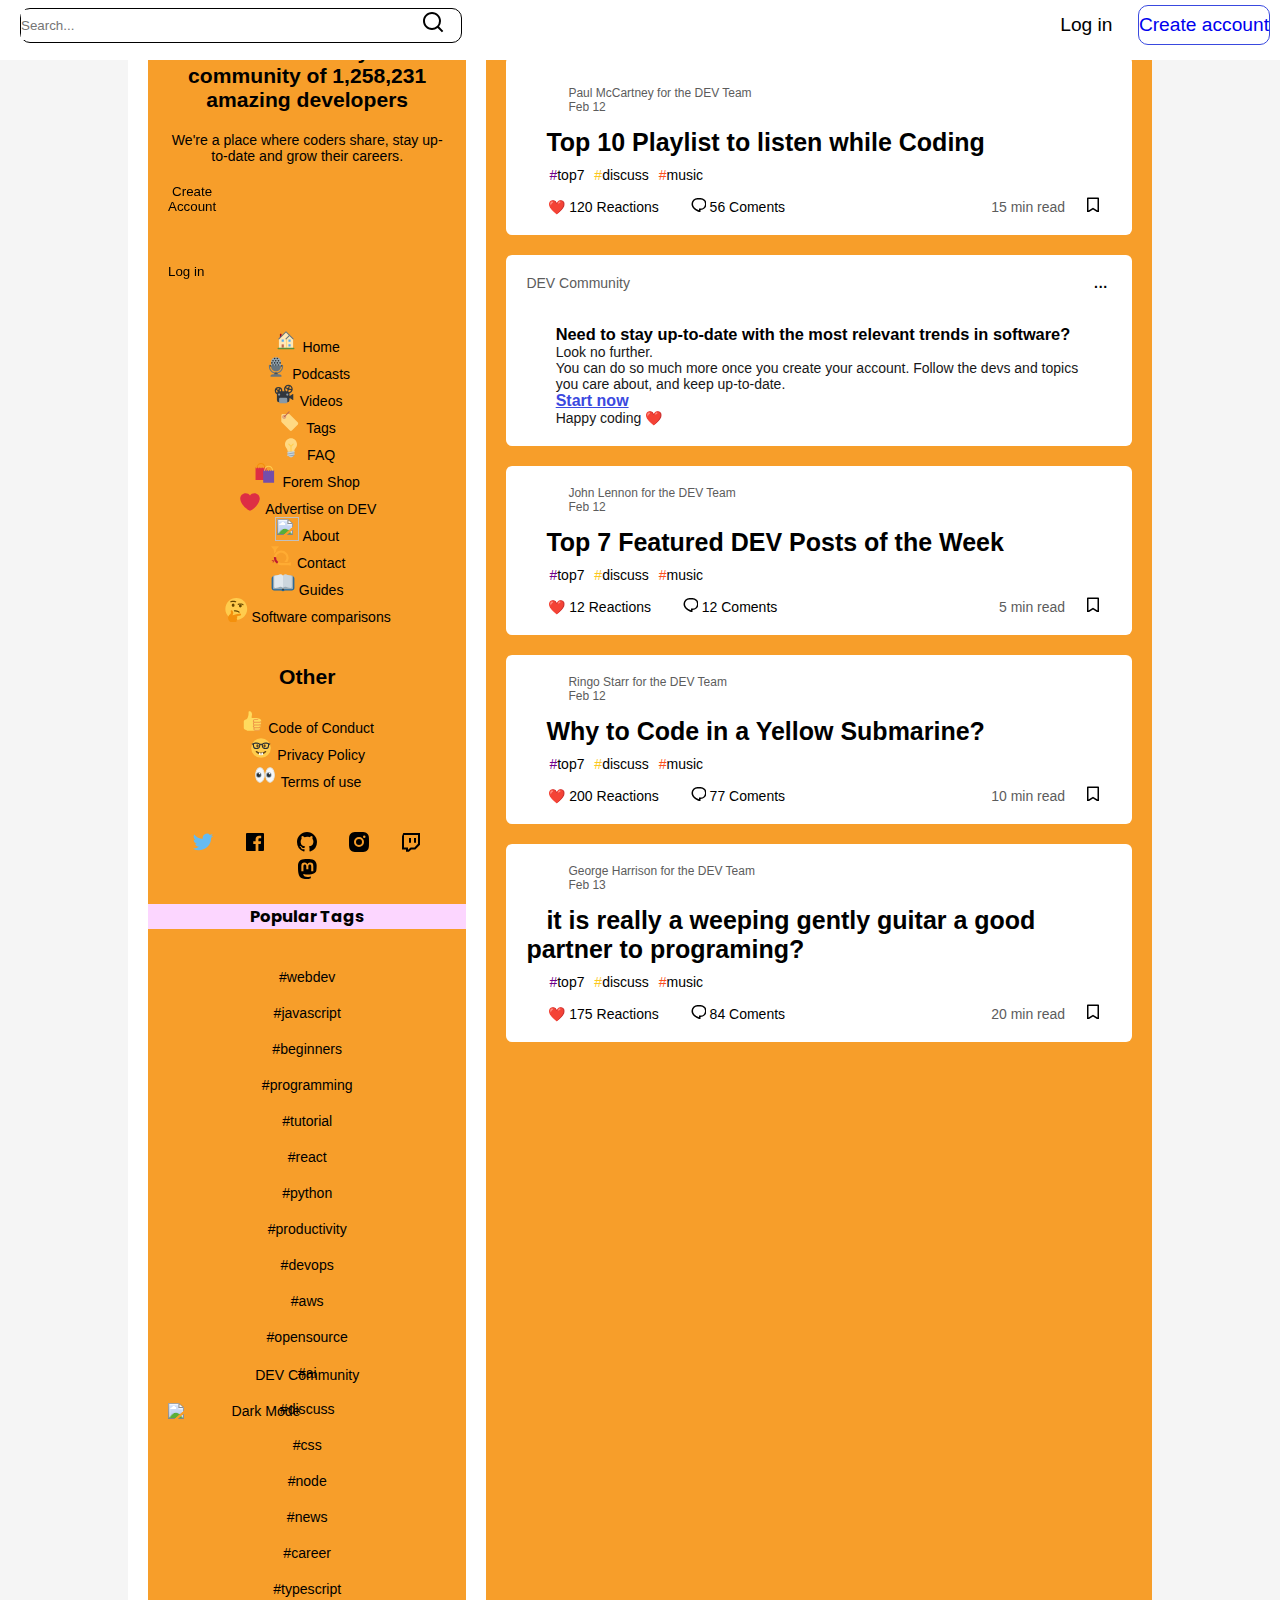
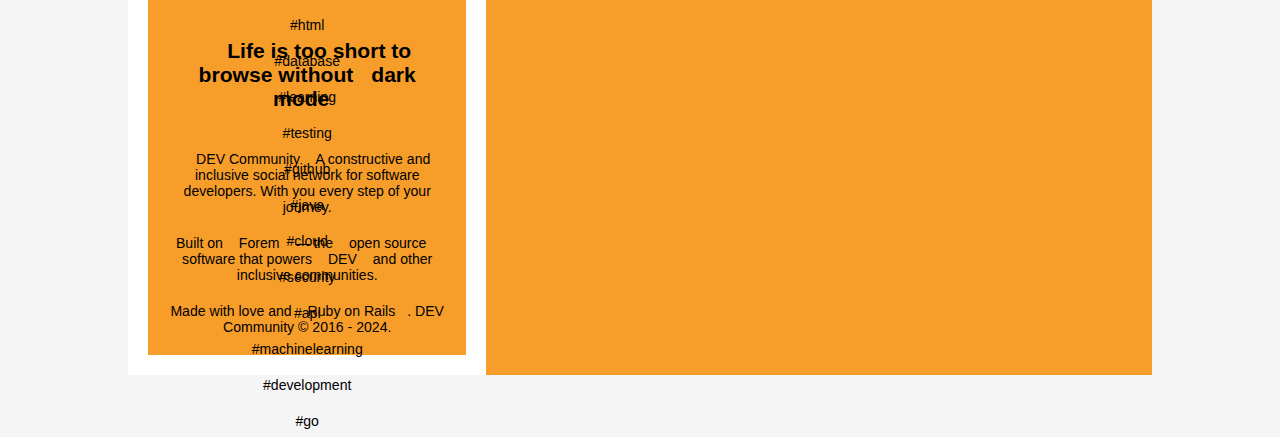
==== commit bdd81ff3: "Feat: Se agrego la estructura de la barra central" ====
--- a/index.html
+++ b/index.html
@@ -501,8 +501,208 @@
               </section>
         </header>
         </aside>
-        <section> <!--Ulises-->
-            <h1>Columna Central</h1>
+        <section>
+            <article class="linksC">
+                <a href="#"><strong>Relevant</strong></a>
+                <a href="#">Latest</a>
+                <a href="#">Top</a>
+            </article> <!--Ulises-->
+            <article class="tarjeta1">
+                <img src="https://media.dev.to/cdn-cgi/image/width=1000,height=420,fit=cover,gravity=auto,format=auto/https%3A%2F%2Fdev-to-uploads.s3.amazonaws.com%2Fuploads%2Farticles%2F4a9p16hwa372gwfnn235.jpg" alt="">
+                <div class="headcard3">
+                    <div class="usrimg">
+                        <img src="https://media.dev.to/cdn-cgi/image/width=320,height=320,fit=cover,gravity=auto,format=auto/https%3A%2F%2Fdev-to-uploads.s3.amazonaws.com%2Fuploads%2Forganization%2Fprofile_image%2F1%2Fd908a186-5651-4a5a-9f76-15200bc6801f.jpg" alt="">
+                    </div>
+                    <div class="usrtext">
+                        <div>Paul McCartney for the DEV Team</div>
+                        <div>Feb 12</div>
+                    </div>
+                </div>
+                <div class="posttext">
+                    <a href="#">
+                        Top 10 Playlist to listen while Coding
+                    </a>
+                </div>
+                <div class="hashtag">
+                    <a class="top" href="#">
+                        <span>#</span>top7
+                    </a>
+                    <a class="discuss" href="#">
+                        <span>#</span>discuss
+                    </a>
+                    <a class="music" href="#">
+                        <span>#</span>music
+                    </a>
+                </div>
+                <div class="foot">
+                    <div>
+                        <a href="#">
+                            ❤️ 120 Reactions
+                        </a>
+                        <a href="#">
+                            <svg xmlns="http://www.w3.org/2000/svg" width="19" height="19" role="img" aria-labelledby="as90obtc6nj5w9nf1q9na4td9nhpqi9h" class="crayons-icon"><title id="as90obtc6nj5w9nf1q9na4td9nhpqi9h">Comments</title><path d="M10.5 5h3a6 6 0 110 12v2.625c-3.75-1.5-9-3.75-9-8.625a6 6 0 016-6zM12 15.5h1.5a4.501 4.501 0 001.722-8.657A4.5 4.5 0 0013.5 6.5h-3A4.5 4.5 0 006 11c0 2.707 1.846 4.475 6 6.36V15.5z"></path></svg>
+                            56 Coments
+                        </a>
+                    </div>
+                    <div>
+                        <span class="read">15 min read</span>
+                        <a href="#">
+                            <svg xmlns="http://www.w3.org/2000/svg" width="19" height="19" aria-hidden="true"><path d="M6.75 4.5h10.5a.75.75 0 01.75.75v14.357a.375.375 0 01-.575.318L12 16.523l-5.426 3.401A.375.375 0 016 19.607V5.25a.75.75 0 01.75-.75zM16.5 6h-9v11.574l4.5-2.82 4.5 2.82V6z"></path></svg>
+                        </a>
+                    </div>
+                </div>
+
+            </article>
+            <article class="tarjeta2">
+                <div class="topcard2">
+                    <div class="title">
+                        DEV Community
+                    </div>
+                    <div class="button">
+                        ···
+                    </div>
+                </div>
+                <div class="contentcard2">
+                    <img src="https://res.cloudinary.com/practicaldev/image/fetch/s---UXjdvws--/c_limit%2Cf_auto%2Cfl_progressive%2Cq_auto%2Cw_775/https://dev-to-uploads.s3.amazonaws.com/uploads/articles/wixrm7ejmrua4su7agha.jpg" alt="">
+                    <h3>Need to stay up-to-date with the most relevant trends in software?</h3>
+                    <p>Look no further.</p>
+                    <p>You can do so much more once you create your account. Follow the devs and topics you care about, and keep up-to-date.</p>
+                    <a href="#">Start now</a>
+                    <p>Happy coding ❤️</p>
+                </div>
+            </article>
+            <article class="tarjeta3">
+                <div class="headcard3">
+                    <div class="usrimg">
+                        <img src="https://media.dev.to/cdn-cgi/image/width=320,height=320,fit=cover,gravity=auto,format=auto/https%3A%2F%2Fdev-to-uploads.s3.amazonaws.com%2Fuploads%2Forganization%2Fprofile_image%2F1%2Fd908a186-5651-4a5a-9f76-15200bc6801f.jpg" alt="">
+                    </div>
+                    <div class="usrtext">
+                        <div>John Lennon for the DEV Team</div>
+                        <div>Feb 12</div>
+                    </div>
+                </div>
+                <div class="posttext">
+                    <a href="#">
+                        Top 7 Featured DEV Posts of the Week
+                    </a>
+                </div>
+                <div class="hashtag">
+                    <a class="top" href="#">
+                        <span>#</span>top7
+                    </a>
+                    <a class="discuss" href="#">
+                        <span>#</span>discuss
+                    </a>
+                    <a class="music" href="#">
+                        <span>#</span>music
+                    </a>
+                </div>
+                <div class="foot">
+                    <div>
+                        <a href="#">
+                            ❤️ 12 Reactions
+                        </a>
+                        <a href="#">
+                            <svg xmlns="http://www.w3.org/2000/svg" width="19" height="19" role="img" aria-labelledby="as90obtc6nj5w9nf1q9na4td9nhpqi9h" class="crayons-icon"><title id="as90obtc6nj5w9nf1q9na4td9nhpqi9h">Comments</title><path d="M10.5 5h3a6 6 0 110 12v2.625c-3.75-1.5-9-3.75-9-8.625a6 6 0 016-6zM12 15.5h1.5a4.501 4.501 0 001.722-8.657A4.5 4.5 0 0013.5 6.5h-3A4.5 4.5 0 006 11c0 2.707 1.846 4.475 6 6.36V15.5z"></path></svg>
+                            12 Coments
+                        </a>
+                    </div>
+                    <div>
+                        <span class="read">5 min read</span>
+                        <a href="#">
+                            <svg xmlns="http://www.w3.org/2000/svg" width="19" height="19" aria-hidden="true"><path d="M6.75 4.5h10.5a.75.75 0 01.75.75v14.357a.375.375 0 01-.575.318L12 16.523l-5.426 3.401A.375.375 0 016 19.607V5.25a.75.75 0 01.75-.75zM16.5 6h-9v11.574l4.5-2.82 4.5 2.82V6z"></path></svg>
+                        </a>
+                    </div>
+                </div>
+            </article>
+            <article class="tarjeta3">
+                <div class="headcard3">
+                    <div class="usrimg">
+                        <img src="https://media.dev.to/cdn-cgi/image/width=320,height=320,fit=cover,gravity=auto,format=auto/https%3A%2F%2Fdev-to-uploads.s3.amazonaws.com%2Fuploads%2Forganization%2Fprofile_image%2F1%2Fd908a186-5651-4a5a-9f76-15200bc6801f.jpg" alt="">
+                    </div>
+                    <div class="usrtext">
+                        <div>Ringo Starr for the DEV Team</div>
+                        <div>Feb 12</div>
+                    </div>
+                </div>
+                <div class="posttext">
+                    <a href="#">
+                        Why to Code in a Yellow Submarine?
+                    </a>
+                </div>
+                <div class="hashtag">
+                    <a class="top" href="#">
+                        <span>#</span>top7
+                    </a>
+                    <a class="discuss" href="#">
+                        <span>#</span>discuss
+                    </a>
+                    <a class="music" href="#">
+                        <span>#</span>music
+                    </a>
+                </div>
+                <div class="foot">
+                    <div>
+                        <a href="#">
+                            ❤️ 200 Reactions
+                        </a>
+                        <a href="#">
+                            <svg xmlns="http://www.w3.org/2000/svg" width="19" height="19" role="img" aria-labelledby="as90obtc6nj5w9nf1q9na4td9nhpqi9h" class="crayons-icon"><title id="as90obtc6nj5w9nf1q9na4td9nhpqi9h">Comments</title><path d="M10.5 5h3a6 6 0 110 12v2.625c-3.75-1.5-9-3.75-9-8.625a6 6 0 016-6zM12 15.5h1.5a4.501 4.501 0 001.722-8.657A4.5 4.5 0 0013.5 6.5h-3A4.5 4.5 0 006 11c0 2.707 1.846 4.475 6 6.36V15.5z"></path></svg>
+                            77 Coments
+                        </a>
+                    </div>
+                    <div>
+                        <span class="read">10 min read</span>
+                        <a href="#">
+                            <svg xmlns="http://www.w3.org/2000/svg" width="19" height="19" aria-hidden="true"><path d="M6.75 4.5h10.5a.75.75 0 01.75.75v14.357a.375.375 0 01-.575.318L12 16.523l-5.426 3.401A.375.375 0 016 19.607V5.25a.75.75 0 01.75-.75zM16.5 6h-9v11.574l4.5-2.82 4.5 2.82V6z"></path></svg>
+                        </a>
+                    </div>
+                </div>
+            </article>
+            <article class="tarjeta3">
+                <div class="headcard3">
+                    <div class="usrimg">
+                        <img src="https://media.dev.to/cdn-cgi/image/width=320,height=320,fit=cover,gravity=auto,format=auto/https%3A%2F%2Fdev-to-uploads.s3.amazonaws.com%2Fuploads%2Forganization%2Fprofile_image%2F1%2Fd908a186-5651-4a5a-9f76-15200bc6801f.jpg" alt="">
+                    </div>
+                    <div class="usrtext">
+                        <div>George Harrison for the DEV Team</div>
+                        <div>Feb 13</div>
+                    </div>
+                </div>
+                <div class="posttext">
+                    <a href="#">
+                        it is really a weeping gently guitar a good partner to programing?
+                    </a>
+                </div>
+                <div class="hashtag">
+                    <a class="top" href="#">
+                        <span>#</span>top7
+                    </a>
+                    <a class="discuss" href="#">
+                        <span>#</span>discuss
+                    </a>
+                    <a class="music" href="#">
+                        <span>#</span>music
+                    </a>
+                </div>
+                <div class="foot">
+                    <div>
+                        <a href="#">
+                            ❤️ 175 Reactions
+                        </a>
+                        <a href="#">
+                            <svg xmlns="http://www.w3.org/2000/svg" width="19" height="19" role="img" aria-labelledby="as90obtc6nj5w9nf1q9na4td9nhpqi9h" class="crayons-icon"><title id="as90obtc6nj5w9nf1q9na4td9nhpqi9h">Comments</title><path d="M10.5 5h3a6 6 0 110 12v2.625c-3.75-1.5-9-3.75-9-8.625a6 6 0 016-6zM12 15.5h1.5a4.501 4.501 0 001.722-8.657A4.5 4.5 0 0013.5 6.5h-3A4.5 4.5 0 006 11c0 2.707 1.846 4.475 6 6.36V15.5z"></path></svg>
+                            84 Coments
+                        </a>
+                    </div>
+                    <div>
+                        <span class="read">20 min read</span>
+                        <a href="#">
+                            <svg xmlns="http://www.w3.org/2000/svg" width="19" height="19" aria-hidden="true"><path d="M6.75 4.5h10.5a.75.75 0 01.75.75v14.357a.375.375 0 01-.575.318L12 16.523l-5.426 3.401A.375.375 0 016 19.607V5.25a.75.75 0 01.75-.75zM16.5 6h-9v11.574l4.5-2.82 4.5 2.82V6z"></path></svg>
+                        </a>
+                    </div>
+                </div>
+            </article>
         </section>
         
     </main>
--- a/css/main.css
+++ b/css/main.css
@@ -1,4 +1,247 @@
 @import "https://fonts.googleapis.com/css2?family=Poppins:wght@200;300;400;500;600;700;800;900&display=swap";
+section {
+  font-family: Arial, Helvetica, sans-serif;
+  flex: 50%;
+  background-color: rgb(245, 245, 245);
+  padding: 20PX;
+  gap: 20px;
+  display: flex;
+  box-sizing: border-box;
+  flex-direction: column;
+}
+section a {
+  text-decoration: none;
+  color: #090909;
+  padding: 8px 12px 8px 12px;
+}
+section a:hover {
+  color: rgb(59, 73, 223);
+  background-color: rgb(255, 255, 255);
+  border-radius: 0.375rem;
+}
+section .tarjeta1 {
+  border-radius: 0.375rem;
+  width: 100%;
+  background-color: rgb(255, 255, 255);
+  overflow: hidden;
+  display: flex;
+  flex-direction: column;
+  gap: 10px;
+  box-sizing: border-box;
+  padding: 20px;
+}
+section .tarjeta1 img {
+  width: 100%;
+}
+section .tarjeta1 .headcard3 {
+  display: flex;
+  flex-direction: row;
+  width: 100%;
+  border-radius: 0.375rem;
+}
+section .tarjeta1 .headcard3 .usrimg {
+  width: 2rem;
+  height: 2rem;
+}
+section .tarjeta1 .headcard3 .usrimg img {
+  width: 100%;
+  border-radius: 0.375rem;
+}
+section .tarjeta1 .headcard3 .usrtext {
+  display: flex;
+  flex-direction: column;
+  font-size: 12px;
+  padding-left: 10px;
+  color: rgb(92, 92, 92);
+}
+section .tarjeta1 .posttext a {
+  padding-left: 20px;
+  font-size: 25px;
+  font-weight: bolder;
+}
+section .tarjeta1 .hashtag {
+  padding-left: 20px;
+}
+section .tarjeta1 .hashtag .top {
+  padding: 3px;
+}
+section .tarjeta1 .hashtag .top:hover {
+  padding: 3px;
+  background-color: rgba(111, 0, 139, 0.1);
+  border: 1px solid #6f008b;
+  color: rgb(23, 23, 23);
+}
+section .tarjeta1 .hashtag .top span {
+  color: #6f008b;
+}
+section .tarjeta1 .hashtag .discuss {
+  padding: 3px;
+}
+section .tarjeta1 .hashtag .discuss:hover {
+  padding: 3px;
+  background-color: rgba(252, 192, 40, 0.1);
+  border: 1px solid #fbc81f;
+  color: rgb(23, 23, 23);
+}
+section .tarjeta1 .hashtag .discuss span {
+  color: #fbc81f;
+}
+section .tarjeta1 .hashtag .music {
+  padding: 3px;
+}
+section .tarjeta1 .hashtag .music:hover {
+  padding: 3px;
+  background-color: rgba(252, 111, 40, 0.1);
+  border: 1px solid #fb4f1f;
+  color: rgb(23, 23, 23);
+}
+section .tarjeta1 .hashtag .music span {
+  color: #fb4f1f;
+}
+section .tarjeta1 .foot {
+  display: flex;
+  flex-direction: row;
+  justify-content: space-between;
+  padding-left: 10px;
+  align-content: center;
+}
+section .tarjeta1 .foot .read {
+  color: rgb(92, 92, 92);
+}
+section .tarjeta2 {
+  border-radius: 0.375rem;
+  width: 100%;
+  background-color: rgb(255, 255, 255);
+  overflow: hidden;
+  display: flex;
+  align-items: center;
+  flex-direction: column;
+  gap: 10px;
+  box-sizing: border-box;
+  padding: 20px;
+}
+section .tarjeta2 .contentcard2 {
+  width: 90%;
+}
+section .tarjeta2 .contentcard2 img {
+  width: 100%;
+  border-radius: 0.375rem;
+}
+section .tarjeta2 .contentcard2 p {
+  color: rgb(23, 23, 23);
+}
+section .tarjeta2 .contentcard2 a {
+  color: rgb(59, 73, 223);
+  padding: 0;
+  text-decoration: underline;
+  font-size: 1rem;
+  font-weight: bolder;
+}
+section .tarjeta2 .topcard2 {
+  width: 100%;
+  display: flex;
+  gap: 20px;
+  justify-content: space-between;
+}
+section .tarjeta2 .topcard2 .title {
+  color: rgb(92, 92, 92);
+}
+section .tarjeta2 .topcard2 .button {
+  font-weight: 900;
+  padding: 0.25rem;
+}
+section .tarjeta2 .topcard2 .button:hover {
+  border-radius: 0.375rem;
+  background-color: rgb(245, 245, 245);
+  padding: 0.25rem;
+  cursor: pointer;
+}
+section .tarjeta3 {
+  border-radius: 0.375rem;
+  width: 100%;
+  background-color: rgb(255, 255, 255);
+  overflow: hidden;
+  display: flex;
+  flex-direction: column;
+  gap: 10px;
+  box-sizing: border-box;
+  padding: 20px;
+}
+section .tarjeta3 .headcard3 {
+  display: flex;
+  flex-direction: row;
+  width: 100%;
+}
+section .tarjeta3 .headcard3 .usrimg {
+  width: 2rem;
+  height: 2rem;
+}
+section .tarjeta3 .headcard3 .usrimg img {
+  width: 100%;
+  border-radius: 0.375rem;
+}
+section .tarjeta3 .headcard3 .usrtext {
+  display: flex;
+  flex-direction: column;
+  font-size: 12px;
+  padding-left: 10px;
+  color: rgb(92, 92, 92);
+}
+section .tarjeta3 .posttext a {
+  padding-left: 20px;
+  font-size: 25px;
+  font-weight: bolder;
+}
+section .tarjeta3 .hashtag {
+  padding-left: 20px;
+}
+section .tarjeta3 .hashtag .top {
+  padding: 3px;
+}
+section .tarjeta3 .hashtag .top:hover {
+  padding: 3px;
+  background-color: rgba(111, 0, 139, 0.1);
+  border: 1px solid #6f008b;
+  color: rgb(23, 23, 23);
+}
+section .tarjeta3 .hashtag .top span {
+  color: #6f008b;
+}
+section .tarjeta3 .hashtag .discuss {
+  padding: 3px;
+}
+section .tarjeta3 .hashtag .discuss:hover {
+  padding: 3px;
+  background-color: rgba(252, 192, 40, 0.1);
+  border: 1px solid #fbc81f;
+  color: rgb(23, 23, 23);
+}
+section .tarjeta3 .hashtag .discuss span {
+  color: #fbc81f;
+}
+section .tarjeta3 .hashtag .music {
+  padding: 3px;
+}
+section .tarjeta3 .hashtag .music:hover {
+  padding: 3px;
+  background-color: rgba(252, 111, 40, 0.1);
+  border: 1px solid #fb4f1f;
+  color: rgb(23, 23, 23);
+}
+section .tarjeta3 .hashtag .music span {
+  color: #fb4f1f;
+}
+section .tarjeta3 .foot {
+  display: flex;
+  flex-direction: row;
+  justify-content: space-between;
+  padding-left: 10px;
+  align-content: center;
+}
+section .tarjeta3 .foot .read {
+  color: rgb(92, 92, 92);
+}
+
 * {
   box-sizing: border-box;
   margin: 0;
@@ -297,6 +540,7 @@
   align-items: center;
   flex-direction: column;
   height: 100vh;
+  background-color: rgb(245, 245, 245);
 }
 
 header {
--- a/css/main.css
+++ b/css/main.css
@@ -1,4 +1,247 @@
 @import "https://fonts.googleapis.com/css2?family=Poppins:wght@200;300;400;500;600;700;800;900&display=swap";
+section {
+  font-family: Arial, Helvetica, sans-serif;
+  flex: 50%;
+  background-color: rgb(245, 245, 245);
+  padding: 20PX;
+  gap: 20px;
+  display: flex;
+  box-sizing: border-box;
+  flex-direction: column;
+}
+section a {
+  text-decoration: none;
+  color: #090909;
+  padding: 8px 12px 8px 12px;
+}
+section a:hover {
+  color: rgb(59, 73, 223);
+  background-color: rgb(255, 255, 255);
+  border-radius: 0.375rem;
+}
+section .tarjeta1 {
+  border-radius: 0.375rem;
+  width: 100%;
+  background-color: rgb(255, 255, 255);
+  overflow: hidden;
+  display: flex;
+  flex-direction: column;
+  gap: 10px;
+  box-sizing: border-box;
+  padding: 20px;
+}
+section .tarjeta1 img {
+  width: 100%;
+}
+section .tarjeta1 .headcard3 {
+  display: flex;
+  flex-direction: row;
+  width: 100%;
+  border-radius: 0.375rem;
+}
+section .tarjeta1 .headcard3 .usrimg {
+  width: 2rem;
+  height: 2rem;
+}
+section .tarjeta1 .headcard3 .usrimg img {
+  width: 100%;
+  border-radius: 0.375rem;
+}
+section .tarjeta1 .headcard3 .usrtext {
+  display: flex;
+  flex-direction: column;
+  font-size: 12px;
+  padding-left: 10px;
+  color: rgb(92, 92, 92);
+}
+section .tarjeta1 .posttext a {
+  padding-left: 20px;
+  font-size: 25px;
+  font-weight: bolder;
+}
+section .tarjeta1 .hashtag {
+  padding-left: 20px;
+}
+section .tarjeta1 .hashtag .top {
+  padding: 3px;
+}
+section .tarjeta1 .hashtag .top:hover {
+  padding: 3px;
+  background-color: rgba(111, 0, 139, 0.1);
+  border: 1px solid #6f008b;
+  color: rgb(23, 23, 23);
+}
+section .tarjeta1 .hashtag .top span {
+  color: #6f008b;
+}
+section .tarjeta1 .hashtag .discuss {
+  padding: 3px;
+}
+section .tarjeta1 .hashtag .discuss:hover {
+  padding: 3px;
+  background-color: rgba(252, 192, 40, 0.1);
+  border: 1px solid #fbc81f;
+  color: rgb(23, 23, 23);
+}
+section .tarjeta1 .hashtag .discuss span {
+  color: #fbc81f;
+}
+section .tarjeta1 .hashtag .music {
+  padding: 3px;
+}
+section .tarjeta1 .hashtag .music:hover {
+  padding: 3px;
+  background-color: rgba(252, 111, 40, 0.1);
+  border: 1px solid #fb4f1f;
+  color: rgb(23, 23, 23);
+}
+section .tarjeta1 .hashtag .music span {
+  color: #fb4f1f;
+}
+section .tarjeta1 .foot {
+  display: flex;
+  flex-direction: row;
+  justify-content: space-between;
+  padding-left: 10px;
+  align-content: center;
+}
+section .tarjeta1 .foot .read {
+  color: rgb(92, 92, 92);
+}
+section .tarjeta2 {
+  border-radius: 0.375rem;
+  width: 100%;
+  background-color: rgb(255, 255, 255);
+  overflow: hidden;
+  display: flex;
+  align-items: center;
+  flex-direction: column;
+  gap: 10px;
+  box-sizing: border-box;
+  padding: 20px;
+}
+section .tarjeta2 .contentcard2 {
+  width: 90%;
+}
+section .tarjeta2 .contentcard2 img {
+  width: 100%;
+  border-radius: 0.375rem;
+}
+section .tarjeta2 .contentcard2 p {
+  color: rgb(23, 23, 23);
+}
+section .tarjeta2 .contentcard2 a {
+  color: rgb(59, 73, 223);
+  padding: 0;
+  text-decoration: underline;
+  font-size: 1rem;
+  font-weight: bolder;
+}
+section .tarjeta2 .topcard2 {
+  width: 100%;
+  display: flex;
+  gap: 20px;
+  justify-content: space-between;
+}
+section .tarjeta2 .topcard2 .title {
+  color: rgb(92, 92, 92);
+}
+section .tarjeta2 .topcard2 .button {
+  font-weight: 900;
+  padding: 0.25rem;
+}
+section .tarjeta2 .topcard2 .button:hover {
+  border-radius: 0.375rem;
+  background-color: rgb(245, 245, 245);
+  padding: 0.25rem;
+  cursor: pointer;
+}
+section .tarjeta3 {
+  border-radius: 0.375rem;
+  width: 100%;
+  background-color: rgb(255, 255, 255);
+  overflow: hidden;
+  display: flex;
+  flex-direction: column;
+  gap: 10px;
+  box-sizing: border-box;
+  padding: 20px;
+}
+section .tarjeta3 .headcard3 {
+  display: flex;
+  flex-direction: row;
+  width: 100%;
+}
+section .tarjeta3 .headcard3 .usrimg {
+  width: 2rem;
+  height: 2rem;
+}
+section .tarjeta3 .headcard3 .usrimg img {
+  width: 100%;
+  border-radius: 0.375rem;
+}
+section .tarjeta3 .headcard3 .usrtext {
+  display: flex;
+  flex-direction: column;
+  font-size: 12px;
+  padding-left: 10px;
+  color: rgb(92, 92, 92);
+}
+section .tarjeta3 .posttext a {
+  padding-left: 20px;
+  font-size: 25px;
+  font-weight: bolder;
+}
+section .tarjeta3 .hashtag {
+  padding-left: 20px;
+}
+section .tarjeta3 .hashtag .top {
+  padding: 3px;
+}
+section .tarjeta3 .hashtag .top:hover {
+  padding: 3px;
+  background-color: rgba(111, 0, 139, 0.1);
+  border: 1px solid #6f008b;
+  color: rgb(23, 23, 23);
+}
+section .tarjeta3 .hashtag .top span {
+  color: #6f008b;
+}
+section .tarjeta3 .hashtag .discuss {
+  padding: 3px;
+}
+section .tarjeta3 .hashtag .discuss:hover {
+  padding: 3px;
+  background-color: rgba(252, 192, 40, 0.1);
+  border: 1px solid #fbc81f;
+  color: rgb(23, 23, 23);
+}
+section .tarjeta3 .hashtag .discuss span {
+  color: #fbc81f;
+}
+section .tarjeta3 .hashtag .music {
+  padding: 3px;
+}
+section .tarjeta3 .hashtag .music:hover {
+  padding: 3px;
+  background-color: rgba(252, 111, 40, 0.1);
+  border: 1px solid #fb4f1f;
+  color: rgb(23, 23, 23);
+}
+section .tarjeta3 .hashtag .music span {
+  color: #fb4f1f;
+}
+section .tarjeta3 .foot {
+  display: flex;
+  flex-direction: row;
+  justify-content: space-between;
+  padding-left: 10px;
+  align-content: center;
+}
+section .tarjeta3 .foot .read {
+  color: rgb(92, 92, 92);
+}
+
 * {
   box-sizing: border-box;
   margin: 0;
@@ -297,6 +540,7 @@
   align-items: center;
   flex-direction: column;
   height: 100vh;
+  background-color: rgb(245, 245, 245);
 }
 
 header {
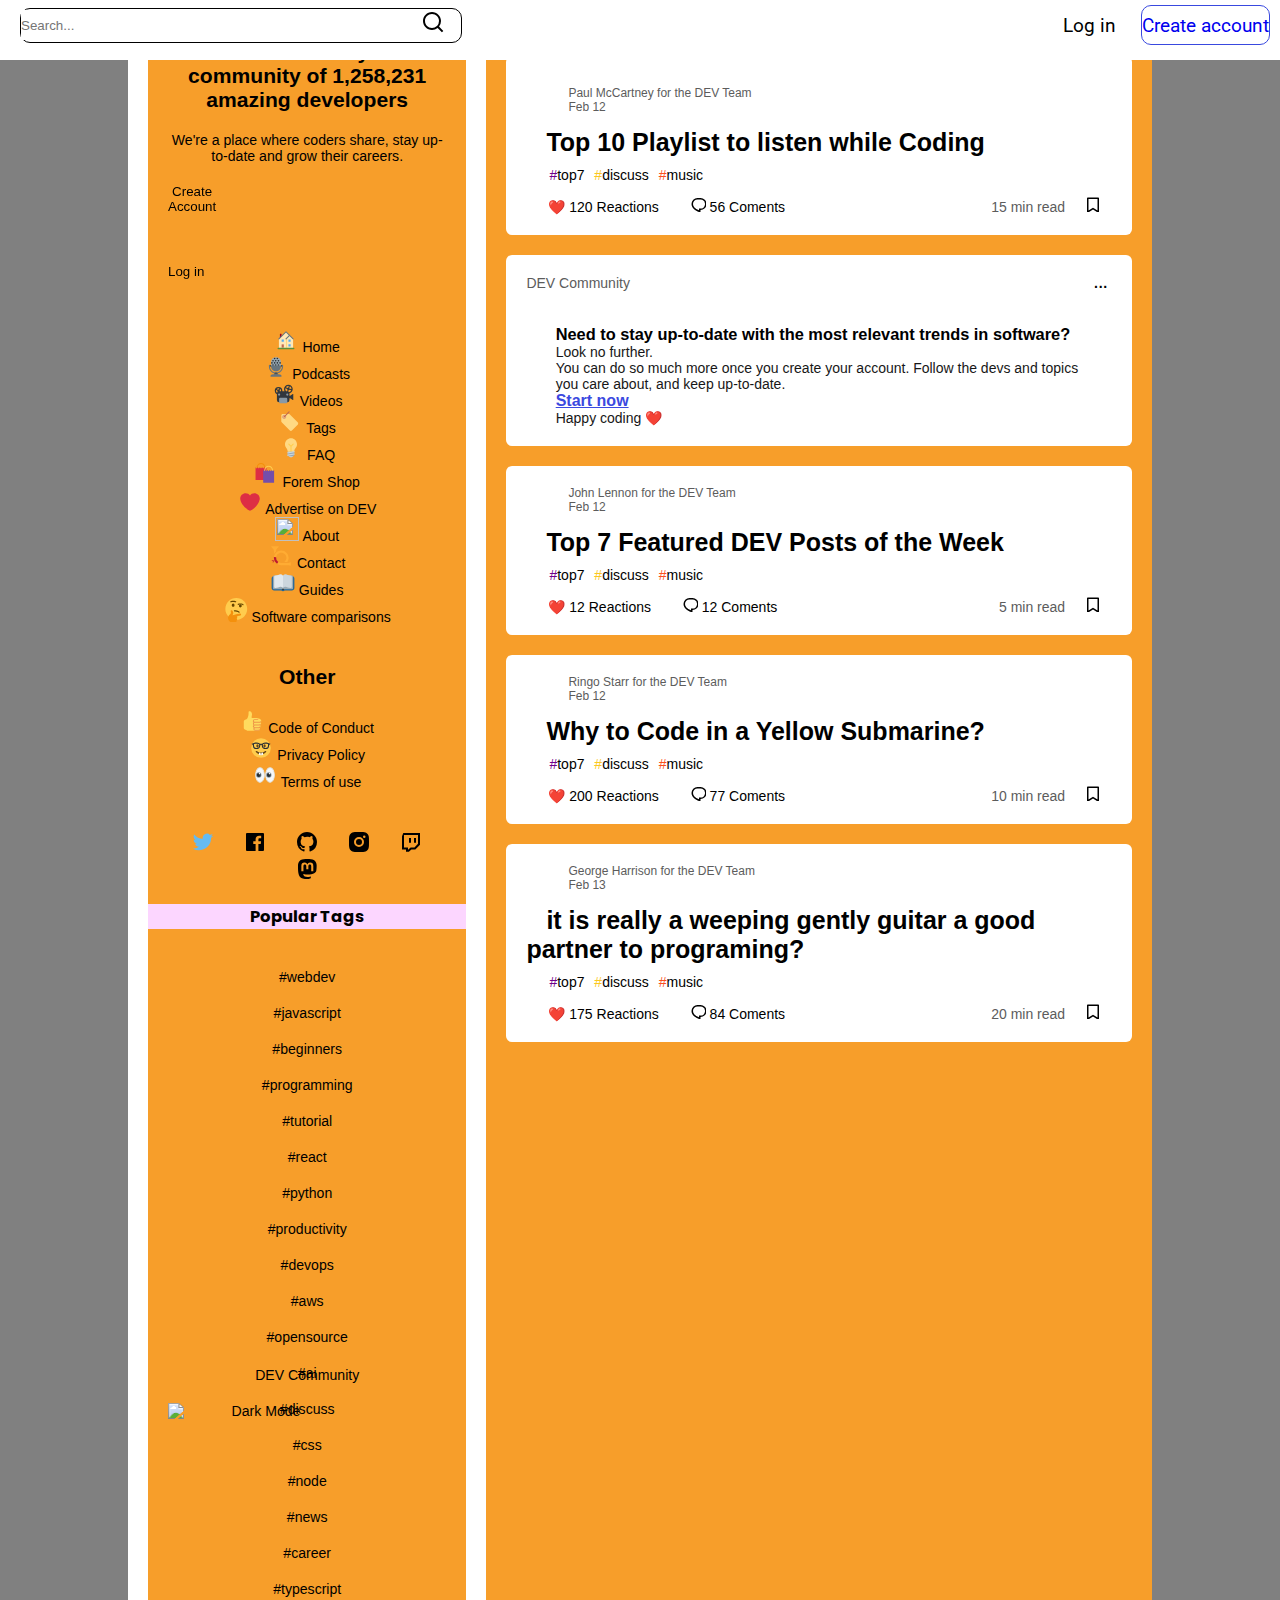
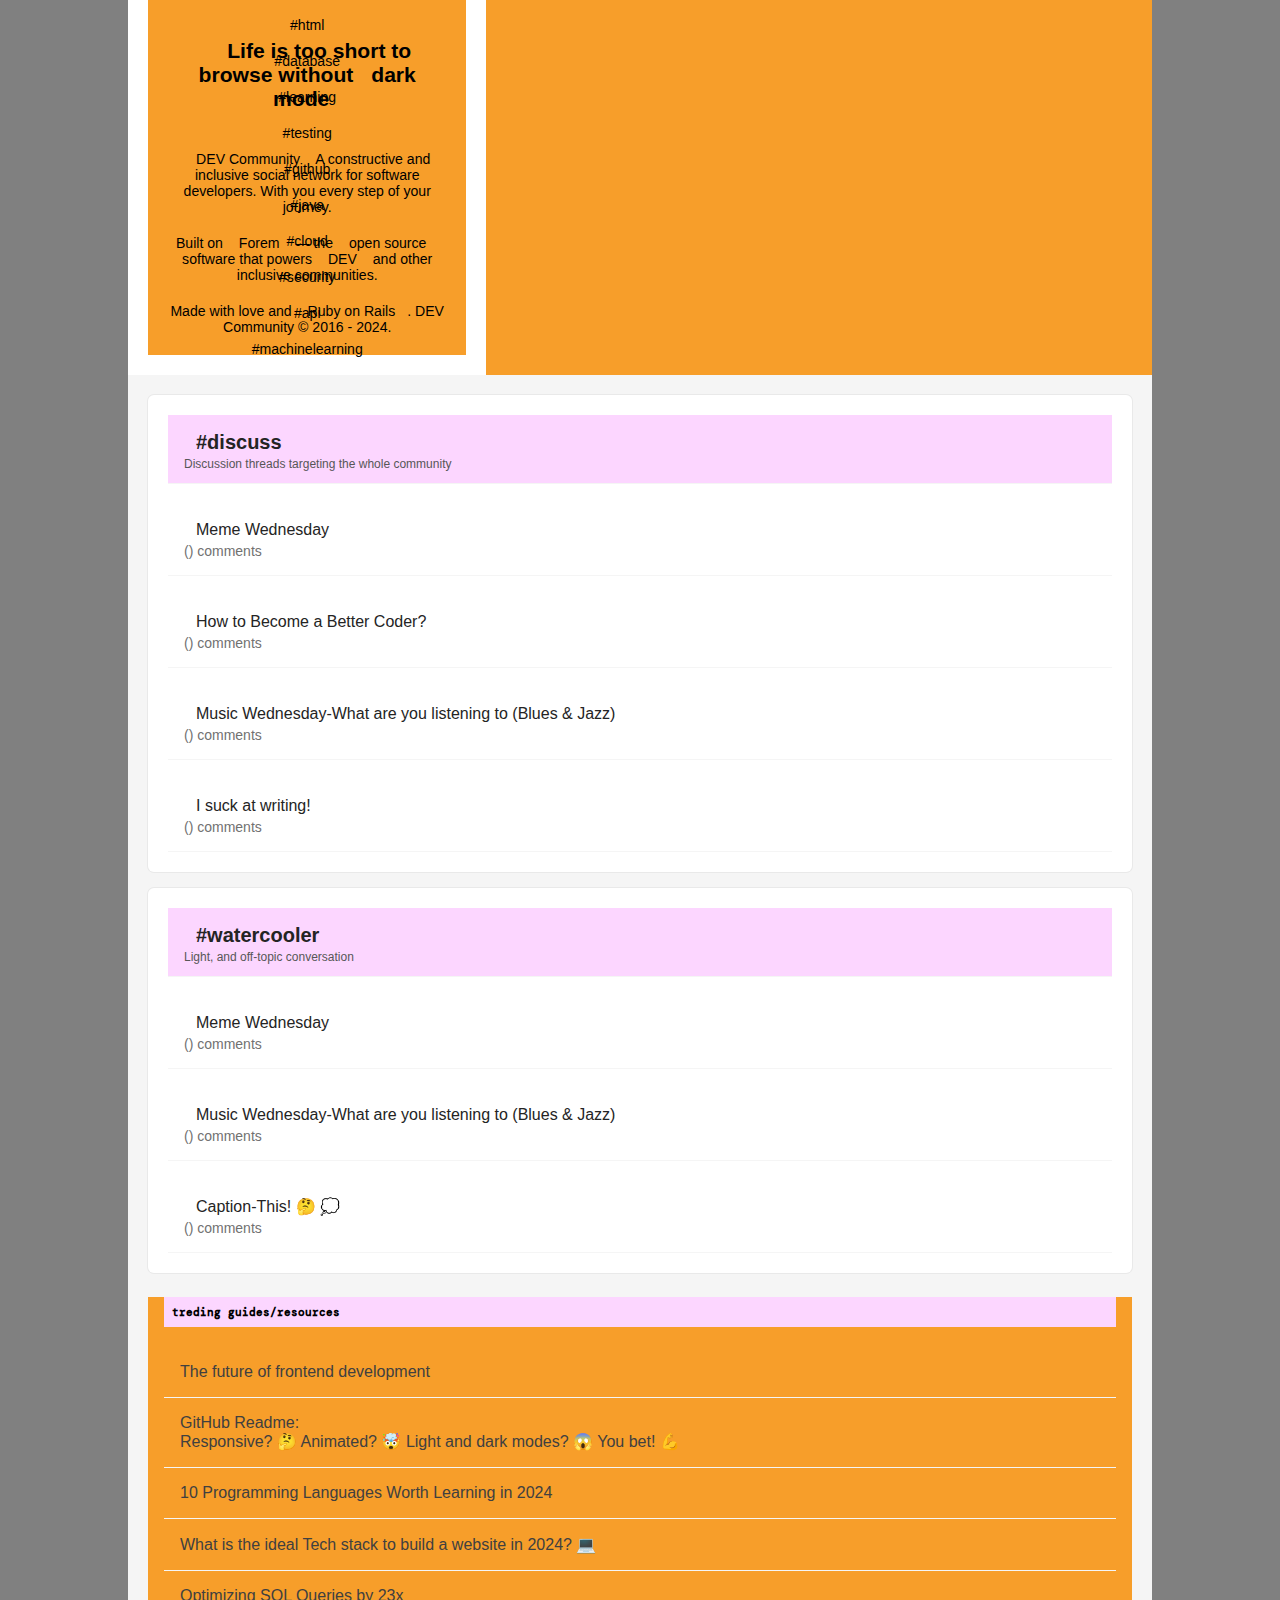
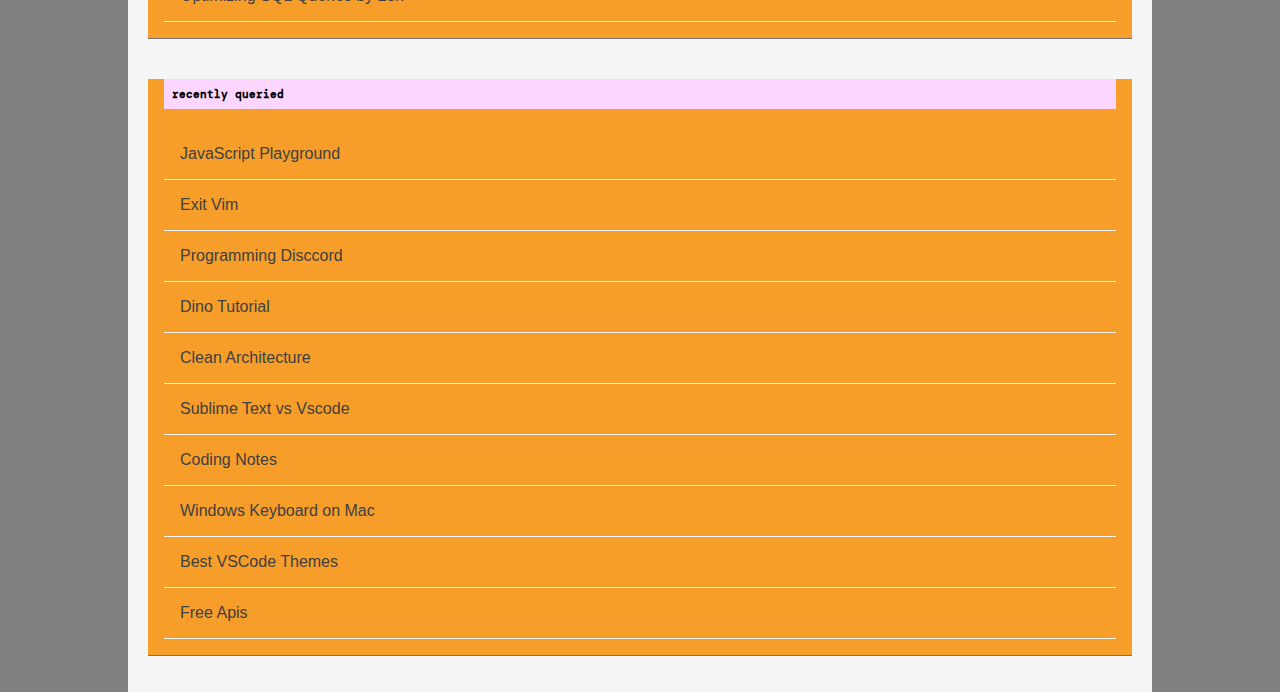
==== commit a5f520b6: "changes on page" ====
--- a/index.html
+++ b/index.html
@@ -4,121 +4,245 @@
     <meta charset="UTF-8">
     <meta name="viewport" content="width=device-width, initial-scale=1.0">
     <link rel="stylesheet" href="./css/main.css">
+    <title>Dev.to</title>
     <link href="https://fonts.googleapis.com/css2?family=Material+Symbols+Outlined" rel="stylesheet" />
-    <title>Dev.to</title>
-    <link rel="stylesheet" href="/css/main.css" />
 </head>
-
 <body>
-    <header>
-      <nav class="nav-container">
-        <ul class="left-sideNav">
-          <li class="logo">
-            <a href="https://dev.to/">
-              <img
-                class="imagenLogo"
-                src="https://dev-to-uploads.s3.amazonaws.com/uploads/logos/resized_logo_UQww2soKuUsjaOGNB38o.png"
-                alt=""
+  <header>
+    <nav class="nav-container">
+      <ul class="left-sideNav">
+        <li class="logo">
+          <a href="https://dev.to/">
+            <img
+              class="imagenLogo"
+              src="https://dev-to-uploads.s3.amazonaws.com/uploads/logos/resized_logo_UQww2soKuUsjaOGNB38o.png"
+              alt=""
+            />
+          </a>
+        </li>
+        <li class="container-busqueda">
+          <form action="get" action="/search" accept-charset="UTF-8">
+            <div class="campoBusqueda">
+              <input
+                type="text"
+                placeholder="Search..."
+                class="inputbusqueda"
               />
-            </a>
-          </li>
-          <li class="container-busqueda">
-            <form action="get" action="/search" accept-charset="UTF-8">
-              <div class="campoBusqueda">
-                <input
-                  type="text"
-                  placeholder="Search..."
-                  class="inputbusqueda"
-                />
-                <button type="submit" class="butonBusqueda">
-                  <svg xmlns="http://www.w3.org/2000/svg" focusable="false">
-                    <path
-                      d="m18.031 16.617 4.283 4.282-1.415 1.415-4.282-4.283A8.96 8.96 0 0 1 11 20c-4.968 0-9-4.032-9-9s4.032-9 9-9 9 4.032 9 9a8.96 8.96 0 0 1-1.969 5.617zm-2.006-.742A6.977 6.977 0 0 0 18 11c0-3.868-3.133-7-7-7-3.868 0-7 3.132-7 7 0 3.867 3.132 7 7 7a6.977 6.977 0 0 0 4.875-1.975l.15-.15z"
-                    ></path>
-                  </svg>
-                </button>
-              </div>
-            </form>
-          </li>
-        </ul>
-        <ul class="right-sideNav">
-          <li class="login">
-            <a
-              href="https://dev.to/#:~:text=Search...-,Log%20in,-Create%20account"
-            >
-              Log in
-            </a>
-          </li>
-          <li class="createAccount">
-            <a
-              href="https://dev.to/#:~:text=Log%20in-,Create%20account,-DEV%20Community"
-            >
-              Create account</a
-            >
-          </li>
-        </ul>
-      </nav>
-    </header>
+              <button type="submit" class="butonBusqueda">
+                <svg xmlns="http://www.w3.org/2000/svg" focusable="false">
+                  <path
+                    d="m18.031 16.617 4.283 4.282-1.415 1.415-4.282-4.283A8.96 8.96 0 0 1 11 20c-4.968 0-9-4.032-9-9s4.032-9 9-9 9 4.032 9 9a8.96 8.96 0 0 1-1.969 5.617zm-2.006-.742A6.977 6.977 0 0 0 18 11c0-3.868-3.133-7-7-7-3.868 0-7 3.132-7 7 0 3.867 3.132 7 7 7a6.977 6.977 0 0 0 4.875-1.975l.15-.15z"
+                  ></path>
+                </svg>
+              </button>
+            </div>
+          </form>
+        </li>
+      </ul>
+      <ul class="right-sideNav">
+        <li class="login">
+          <a
+            href="https://dev.to/#:~:text=Search...-,Log%20in,-Create%20account"
+          >
+            Log in
+          </a>
+        </li>
+        <li class="createAccount">
+          <a
+            href="https://dev.to/#:~:text=Log%20in-,Create%20account,-DEV%20Community"
+          >
+            Create account</a
+          >
+        </li>
+      </ul>
+    </nav>
+  </header>
     <main>
-        <aside id="izquierda"> <!--Joseph-->
-          <header class="header">
-            <section class="seccion1">
-            <h2 class="titulo1">DEV Community is a community of 1,258,231 amazing developers</h2>
-            <p class="parrafo1">We're a place where coders share, stay up-to-date and grow their careers.
-            </p>
-            <button>Create Account</button>
-            <br>
-            <button>Log in</button>
-            </section>
-            <section class="seccionLista1">
-            <ul class="liststyle">
-            <li>
+      <aside id="izquierda"> <!--Joseph-->
+        <header class="header">
+          <section class="seccion1">
+          <h2 class="titulo1">DEV Community is a community of 1,258,231 amazing developers</h2>
+          <p class="parrafo1">We're a place where coders share, stay up-to-date and grow their careers.
+          </p>
+          <button>Create Account</button>
+          <br>
+          <button>Log in</button>
+          </section>
+          <section class="seccionLista1">
+          <ul class="liststyle">
+          <li>
+        <a href="#" class="icons">
+          <span class="textIcons">
+            <svg xmlns="http://www.w3.org/2000/svg" viewBox="0 0 44 44" width="24" height="24">
+        <g class="nc-icon-wrapper">
+            <path fill="#A0041E" d="M13.344 18.702h-2a.5.5 0 01-.5-.5v-7a.5.5 0 01.5-.5h2a.5.5 0 01.5.5v7a.5.5 0 01-.5.5z"></path>
+            <path fill="#FFE8B6" d="M9 20L22 7l13 13v17H9z"></path>
+            <path fill="#FFCC4D" d="M22 20h1v16h-1z"></path>
+            <path fill="#66757F" d="M35 21a.997.997 0 01-.707-.293L22 8.414 9.707 20.707a1 1 0 11-1.414-1.414l13-13a.999.999 0 011.414 0l13 13A.999.999 0 0135 21z"></path>
+            <path fill="#66757F" d="M22 21a.999.999 0 01-.707-1.707l6.5-6.5a1 1 0 111.414 1.414l-6.5 6.5A.997.997 0 0122 21z"></path>
+            <path fill="#C1694F" d="M14 30h4v6h-4z"></path>
+            <path fill="#55ACEE" d="M14 21h4v4h-4zm12.5 0h4v4h-4zm0 9h4v4h-4z"></path>
+            <path fill="#5C913B" d="M37.5 37.5A1.5 1.5 0 0136 39H8a1.5 1.5 0 010-3h28a1.5 1.5 0 011.5 1.5z"></path>
+        </g>
+    </svg>
+          </span>
+          Home
+        </a>
+      </li>
+      <li>
+        <a href="#" class="icons">
+          <span class="textIcons">
+            <svg xmlns="http://www.w3.org/2000/svg" viewBox="0 0 44 44" width="24" height="24">
+        <g class="nc-icon-wrapper">
+            <path fill="#292F33" d="M10 19h24v2H10zm15 15c0 2.208-.792 4-3 4-2.209 0-3-1.792-3-4s.791-2 3-2c2.208 0 3-.208 3 2z"></path>
+            <path fill="#66757F" d="M22 35c-6.627 0-10 1.343-10 3v2h20v-2c0-1.657-3.373-3-10-3z"></path>
+            <path fill="#99AAB5" d="M22 4a9 9 0 00-9 9v7h18v-7a9 9 0 00-9-9z"></path>
+            <g fill="#292F33" transform="translate(4 4)">
+                <circle cx="15.5" cy="2.5" r="1.5"></circle>
+                <circle cx="20.5" cy="2.5" r="1.5"></circle>
+                <circle cx="17.5" cy="6.5" r="1.5"></circle>
+                <circle cx="22.5" cy="6.5" r="1.5"></circle>
+                <circle cx="12.5" cy="6.5" r="1.5"></circle>
+                <circle cx="15.5" cy="10.5" r="1.5"></circle>
+                <circle cx="10.5" cy="10.5" r="1.5"></circle>
+                <circle cx="20.5" cy="10.5" r="1.5"></circle>
+                <circle cx="25.5" cy="10.5" r="1.5"></circle>
+                <circle cx="17.5" cy="14.5" r="1.5"></circle>
+                <circle cx="22.5" cy="14.5" r="1.5"></circle>
+                <circle cx="12.5" cy="14.5" r="1.5"></circle>
+            </g>
+            <path fill="#66757F" d="M13 19.062V21c0 4.971 4.029 9 9 9s9-4.029 9-9v-1.938H13z"></path>
+            <path fill="#66757F" d="M34 18a1 1 0 00-1 1v2c0 6.074-4.925 11-11 11s-11-4.926-11-11v-2a1 1 0 00-2 0v2c0 7.18 5.82 13 13 13s13-5.82 13-13v-2a1 1 0 00-1-1z"></path>
+        </g>
+    </svg>
+          </span>
+          Podcasts
+        </a>
+      </li>
+      <li>
+        <a href="#" class="icons">
+          <span class="textIcons">
+            <svg xmlns="http://www.w3.org/2000/svg" viewBox="0 0 44 44" width="24" height="24">
+        <g transform="translate(4 4)">
+            <path fill="#31373D" d="M34.074 18l-4.832 3H28v-4c0-.088-.02-.169-.026-.256C31.436 15.864 34 12.735 34 9a8 8 0 00-16.001 0c0 1.463.412 2.822 1.099 4H14.92c.047-.328.08-.66.08-1a7 7 0 10-14 0 6.995 6.995 0 004 6.317V29a4 4 0 004 4h15a4 4 0 004-4v-3h1.242l4.832 3H35V18h-.926zM28.727 3.977a5.713 5.713 0 012.984 4.961L28.18 8.35a2.276 2.276 0 00-.583-.982l1.13-3.391zm-.9 6.342l3.552.592a5.713 5.713 0 01-4.214 3.669 3.985 3.985 0 00-1.392-1.148l.625-2.19a2.425 2.425 0 001.429-.923zM26 3.285c.282 0 .557.027.828.067l-1.131 3.392c-.404.054-.772.21-1.081.446L21.42 5.592A5.703 5.703 0 0126 3.285zM20.285 9c0-.563.085-1.106.236-1.62l3.194 1.597-.002.023c0 .657.313 1.245.771 1.662L23.816 13h-1.871a5.665 5.665 0 01-1.66-4zm-9.088-.385A4.64 4.64 0 0112.667 12c0 .344-.043.677-.113 1H10.1c.145-.304.233-.641.233-1a2.32 2.32 0 00-.392-1.292l1.256-2.093zM8 7.333c.519 0 1.01.105 1.476.261L8.22 9.688c-.073-.007-.145-.022-.22-.022a2.32 2.32 0 00-1.292.392L4.615 8.803A4.64 4.64 0 018 7.333zM3.333 12c0-.519.105-1.01.261-1.477l2.095 1.257c-.007.073-.022.144-.022.22 0 .75.36 1.41.91 1.837a3.987 3.987 0 00-1.353 1.895C4.083 14.881 3.333 13.533 3.333 12z"></path>
+            <circle fill="#8899A6" cx="24" cy="19" r="2"></circle>
+            <circle fill="#8899A6" cx="9" cy="19" r="2"></circle>
+            <path fill="#8899A6" d="M24 27a2 2 0 00-2-2H11a2 2 0 00-2 2v6a2 2 0 002 2h11a2 2 0 002-2v-6z"></path>
+        </g>
+    </svg>
+    
+          </span>
+          Videos
+        </a>
+      </li>
+      <li>
+        <a href="#" class="icons">
+          <span class="textIcons">
+            <svg xmlns="http://www.w3.org/2000/svg" viewBox="0 0 44 44" width="24" height="24">
+        <g>
+            <path fill="#FFD983" d="M36.017 24.181L21.345 9.746C20.687 9.087 19.823 9 18.96 9H8.883C7.029 9 6 10.029 6 11.883v10.082c0 .861.089 1.723.746 2.38L21.3 39.017a3.287 3.287 0 004.688 0l10.059-10.088c1.31-1.312 1.28-3.438-.03-4.748zm-23.596-8.76a1.497 1.497 0 11-2.118-2.117 1.497 1.497 0 012.118 2.117z"></path>
+            <path fill="#D99E82" d="M13.952 11.772a3.66 3.66 0 00-5.179 0 3.663 3.663 0 105.18 5.18 3.664 3.664 0 00-.001-5.18zm-1.53 3.65a1.499 1.499 0 11-2.119-2.12 1.499 1.499 0 012.119 2.12z"></path>
+            <path fill="#C1694F" d="M12.507 14.501a1 1 0 11-1.415-1.414l8.485-8.485a1 1 0 111.415 1.414l-8.485 8.485z"></path>
+        </g>
+    </svg>
+          </span>
+          Tags
+        </a>
+      </li>
+      <li>
+        <a href="#" class="icons">
+          <span class="textIcons">
+            <svg xmlns="http://www.w3.org/2000/svg" viewBox="0 0 44 44" width="24" height="24">
+        <g>
+            <path fill="#FFD983" d="M33 15.06c0 6.439-5 7.439-5 13.44 0 3.098-3.123 3.359-5.5 3.359-2.053 0-6.586-.779-6.586-3.361C15.914 22.5 11 21.5 11 15.06c0-6.031 5.285-10.92 11.083-10.92C27.883 4.14 33 9.029 33 15.06z"></path>
+            <path fill="#CCD6DD" d="M26.167 36.5c0 .828-2.234 2.5-4.167 2.5-1.933 0-4.167-1.672-4.167-2.5 0-.828 2.233-.5 4.167-.5 1.933 0 4.167-.328 4.167.5z"></path>
+            <path fill="#FFCC4D" d="M26.707 14.293a.999.999 0 00-1.414 0L22 17.586l-3.293-3.293a1 1 0 10-1.414 1.414L21 19.414V30a1 1 0 102 0V19.414l3.707-3.707a.999.999 0 000-1.414z"></path>
+            <path fill="#99AAB5" d="M28 35a2 2 0 01-2 2h-8a2 2 0 01-2-2v-6h12v6z"></path>
+            <path fill="#CCD6DD" d="M15.999 36a1 1 0 01-.163-1.986l12-2a.994.994 0 011.15.822.999.999 0 01-.822 1.15l-12 2a.927.927 0 01-.165.014zm0-4a1 1 0 01-.163-1.986l12-2a.995.995 0 011.15.822.999.999 0 01-.822 1.15l-12 2a.927.927 0 01-.165.014z"></path>
+        </g>
+    </svg>
+          </span>
+          FAQ
+        </a>
+      </li>
+      <li>
+        <a href="#" class="icons">
+          <span class="textIcons">
+            <svg xmlns="http://www.w3.org/2000/svg" viewBox="0 0 44 44" width="24" height="24">
+              <g>
+                  <path fill="#F4900C" d="M11 0C6.582 0 3 3.582 3 8v8h2V8c0-3.313 2.687-6 6-6 3.314 0 6 2.687 6 6v8h2V8c0-4.418-3.582-8-8-8z"></path><path fill="#DD2E44" d="M1 8l2 2 2-2 2 2 2-2 2 2 2-2 2 2 2-2 2 2 2-2v23H1z"></path><path fill="#FFCC4D" d="M25 5c-4.418 0-8 3.582-8 8v8h2v-8c0-3.314 2.688-6 6-6 3.315 0 6 2.686 6 6v8h2v-8c0-4.418-3.582-8-8-8z"></path><path fill="#744EAA" d="M15 13l2 2 2-2 2 2 2-2 2 2 2-2 2 2 2-2 2 2 2-2v23H15z"></path> 
+              </g>
+          </svg>
+          </span>
+          Forem Shop
+        </a>
+      </li>
+      <li>
+        <a href="#" class="icons">
+          <span class="textIcons">
+            <svg xmlns="http://www.w3.org/2000/svg" viewBox="0 0 44 44" width="24" height="24">
+        <path fill="#DD2E44" d="M39.885 15.833c0-5.45-4.418-9.868-9.867-9.868-3.308 0-6.227 1.633-8.018 4.129-1.791-2.496-4.71-4.129-8.017-4.129-5.45 0-9.868 4.417-9.868 9.868 0 .772.098 1.52.266 2.241C5.751 26.587 15.216 35.568 22 38.034c6.783-2.466 16.249-11.447 17.617-19.959.17-.721.268-1.469.268-2.242z"></path>
+    </svg>
+    
+          </span>
+          Advertise on DEV
+        </a>
+      </li>
+      <li>
+        <a href="#" class="icons">
+          <span class="textIcons">
+            <img src="https://encrypted-tbn3.gstatic.com/images?q=tbn:ANd9GcT-b9vRVvXR4Y4_ah0vg4AHhE6pvgBgayHaFt1GhcVUhpPgTBiG" width="24" height="24"    >
+          </span>
+          About
+        </a>
+      </li>
+      <li>
+        <a href="#" class="icons">
+          <span class="textIcons">
+            <svg xmlns="http://www.w3.org/2000/svg" viewBox="0 0 44 44" width="24" height="24">
+        <g>
+            <path fill="#FFAC33" d="M38.724 33.656c-1.239-.01-1.241 1.205-1.241 1.205H22.5c-5.246 0-9.5-4.254-9.5-9.5s4.254-9.5 9.5-9.5 9.5 4.254 9.5 9.5c0 3.062-1.6 5.897-3.852 7.633h5.434C35.022 30.849 36 28.139 36 25.361c0-7.456-6.045-13.5-13.5-13.5-7.456 0-13.5 6.044-13.5 13.5 0 7.455 6.044 13.5 13.5 13.5h14.982s-.003 1.127 1.241 1.139c1.238.012 1.228-1.245 1.228-1.245l.014-3.821s.001-1.267-1.241-1.278zM9 18.26a16.047 16.047 0 014-4.739V13c0-5 5-7 5-8s-1-1-1-1H5C4 4 4 5 4 5c0 1 5 3.333 5 7.69v5.57z"></path>
+            <path fill="#BE1931" d="M17.091 33.166a9.487 9.487 0 01-4.045-8.72l-3.977-.461c-.046.452-.069.911-.069 1.376 0 4.573 2.28 8.608 5.76 11.051l2.331-3.246z"></path>
+            <path fill="#BE1931" d="M10 29.924s-5.188-.812-5 1 5-1 5-1zm0 .312s-4.125 2.688-2.938 3.75S10 30.236 10 30.236z"></path>
+        </g>
+    </svg>
+          </span>
+          Contact
+        </a>
+      </li>
+      <li>
+        <a href="#" class="icons">
+          <span class="textIcons">
+            <svg xmlns:svg="http://www.w3.org/2000/svg" xmlns="http://www.w3.org/2000/svg" version="1.1" viewBox="0 0 47.5 47.5"  width="24" height="24" xml:space="preserve"><defs id="defs6"><clipPath id="clipPath18"><path d="M 0,38 38,38 38,0 0,0 0,38 z" id="path20"></path></clipPath></defs><g transform="matrix(1.25,0,0,-1.25,0,47.5)" id="g12"><g id="g14"><g clip-path="url(#clipPath18)" id="g16"><g transform="translate(33,30)" id="g22"><path d="m 0,0 -28,0 c -2.209,0 -4,-1.791 -4,-4 l 0,-15 c 0,-2.209 1.791,-4 4,-4 l 11.416,0 c 0.52,-0.596 1.477,-1 2.584,-1 1.107,0 2.064,0.404 2.584,1 L 0,-23 c 2.209,0 4,1.791 4,4 L 4,-4 C 4,-1.791 2.209,0 0,0" id="path24" style="fill:#226699;fill-opacity:1;fill-rule:nonzero;stroke:none"></path></g><g transform="translate(21,10)" id="g26"><path d="m 0,0 c 0,-1.104 -0.896,-2 -2,-2 -1.104,0 -2,0.896 -2,2 l 0,18 c 0,1.104 0.896,2 2,2 1.104,0 2,-0.896 2,-2 L 0,0 z" id="path28" style="fill:#292f33;fill-opacity:1;fill-rule:nonzero;stroke:none"></path></g><g transform="translate(19,11)" id="g30"><path d="m 0,0 c 0,-1.104 -0.896,-2 -2,-2 l -12,0 c -1.104,0 -2,0.896 -2,2 l 0,18 c 0,1.104 0.896,2 2,2 l 12,0 c 1.104,0 2,-0.896 2,-2 L 0,0 z" id="path32" style="fill:#99aab5;fill-opacity:1;fill-rule:nonzero;stroke:none"></path></g><g transform="translate(19,11)" id="g34"><path d="m 0,0 c -0.999,1.998 -3.657,2 -4,2 -2,0 -5,-2 -8,-2 -1,0 -2,0.896 -2,2 l 0,16 c 0,1.104 1,2 2,2 3.255,0 6,2 8,2 3,0 4,-1.896 4,-3 L 0,0 z" id="path36" style="fill:#e1e8ed;fill-opacity:1;fill-rule:nonzero;stroke:none"></path></g><g transform="translate(35,11)" id="g38"><path d="m 0,0 c 0,-1.104 -0.896,-2 -2,-2 l -12,0 c -1.104,0 -2,0.896 -2,2 l 0,18 c 0,1.104 0.896,2 2,2 l 12,0 c 1.104,0 2,-0.896 2,-2 L 0,0 z" id="path40" style="fill:#99aab5;fill-opacity:1;fill-rule:nonzero;stroke:none"></path></g><g transform="translate(19,11)" id="g42"><path d="m 0,0 c 0.999,1.998 3.657,2 4,2 2,0 5,-2 8,-2 1,0 2,0.896 2,2 l 0,16 c 0,1.104 -1,2 -2,2 C 8.744,20 6,22 4,22 1,22 0,20.104 0,19 L 0,0 z" id="path44" style="fill:#ccd6dd;fill-opacity:1;fill-rule:nonzero;stroke:none"></path></g></g></g></g></svg>
+          </span>
+          Guides
+        </a>
+      </li>
+      <li>
+        <a href="#" class="icons">
+          <span class="textIcons">
+            <svg xmlns:dc="http://purl.org/dc/elements/1.1/" xmlns:cc="http://creativecommons.org/ns#" xmlns:rdf="http://www.w3.org/1999/02/22-rdf-syntax-ns#" xmlns:svg="http://www.w3.org/2000/svg" xmlns="http://www.w3.org/2000/svg" viewBox="0 0 44 44" style="enable-background:new 0 0 44 44;" xml:space="preserve" version="1.1 "width="24" height="24"><metadata id="metadata8"><rdf:rdf><cc:work rdf:about=""><dc:format>image/svg+xml</dc:format><dc:type rdf:resource="http://purl.org/dc/dcmitype/StillImage"></dc:type></cc:work></rdf:rdf></metadata><defs id="defs6"><clipPath id="clipPath16" clipPathUnits="userSpaceOnUse"><path id="path18" d="M 0,36 36,36 36,0 0,0 0,36 Z"></path></clipPath></defs><g transform="matrix(1.25,0,0,-1.25,0,45)" id="g10"><g id="g12"><g clip-path="url(#clipPath16)" id="g14"><g transform="translate(2,20)" id="g20"><path id="path22" style="fill:#ffcc4d;fill-opacity:1;fill-rule:nonzero;stroke:none" d="m 0,0 c 0,-8.837 7.164,-16 16,-16 8.837,0 16,7.163 16,16 C 32,8.836 24.837,16 16,16 7.164,16 0,8.836 0,0"></path></g><g transform="translate(15.4063,25.5)" id="g24"><path id="path26" style="fill:#664500;fill-opacity:1;fill-rule:nonzero;stroke:none" d="m 0,0 c 0,-1.381 -0.896,-2.5 -2,-2.5 -1.104,0 -2,1.119 -2,2.5 0,1.38 0.896,2.5 2,2.5 1.104,0 2,-1.12 2,-2.5"></path></g><g transform="translate(26,24.5)" id="g28"><path id="path30" style="fill:#664500;fill-opacity:1;fill-rule:nonzero;stroke:none" d="m 0,0 c 0,-1.381 -0.895,-2.5 -2,-2.5 -1.104,0 -2,1.119 -2,2.5 0,1.38 0.896,2.5 2,2.5 1.105,0 2,-1.12 2,-2.5"></path></g><g transform="translate(9.6709,29.667)" id="g32"><path id="path34" style="fill:#664500;fill-opacity:1;fill-rule:nonzero;stroke:none" d="M 0,0 C -0.164,0.087 -0.303,0.223 -0.391,0.398 -0.607,0.827 -0.431,1.325 0.002,1.511 4.268,3.341 7.701,1.554 7.845,1.477 8.278,1.246 8.453,0.729 8.236,0.323 8.02,-0.082 7.496,-0.223 7.063,0.005 6.94,0.069 4.231,1.437 0.785,-0.042 0.528,-0.151 0.238,-0.127 0,0"></path></g><g transform="translate(14.7427,16.4277)" id="g36"><path id="path38" style="fill:#664500;fill-opacity:1;fill-rule:nonzero;stroke:none" d="M 0,0 C -0.136,0.127 -0.236,0.293 -0.276,0.486 -0.375,0.955 -0.078,1.392 0.389,1.46 4.981,2.138 7.841,-0.469 7.962,-0.58 8.322,-0.914 8.357,-1.457 8.044,-1.795 7.732,-2.131 7.189,-2.133 6.83,-1.801 6.726,-1.709 4.458,0.307 0.748,-0.24 0.471,-0.281 0.197,-0.184 0,0"></path></g><g transform="translate(20.4307,25.917)" id="g40"><path id="path42" style="fill:#664500;fill-opacity:1;fill-rule:nonzero;stroke:none" d="M 0,0 C -0.156,0.098 -0.286,0.243 -0.362,0.424 -0.549,0.866 -0.339,1.352 0.105,1.508 4.486,3.044 7.79,1.028 7.929,0.941 8.344,0.681 8.483,0.154 8.24,-0.237 7.998,-0.627 7.464,-0.732 7.049,-0.475 6.929,-0.402 4.321,1.146 0.782,-0.095 0.518,-0.187 0.23,-0.143 0,0"></path></g><g transform="translate(17.2764,0.8682)" id="g44"><path id="path46" style="fill:#f4900c;fill-opacity:1;fill-rule:nonzero;stroke:none" d="m 0,0 c 0,0 1.265,0.411 1.429,1.352 0.173,0.971 -0.624,1.167 -0.624,1.167 0,0 1.041,0.208 1.172,1.376 0.123,1.1 -0.862,1.363 -0.862,1.363 0,0 0.97,0.4 1.016,1.539 0.038,0.959 -0.995,1.428 -0.995,1.428 0,0 5.038,1.22 5.555,1.34 0.516,0.121 1.321,0.616 1.07,1.695 -0.249,1.08 -1.204,1.118 -1.698,1.003 -0.494,-0.116 -6.744,-1.567 -8.9,-2.069 -0.23,-0.053 -1.308,-0.302 -1.439,-0.334 -0.54,-0.127 -0.785,0.111 -0.405,0.512 0.509,0.536 0.833,1.129 0.947,2.113 0.119,1.036 -0.232,2.314 -0.433,2.809 -0.374,0.921 -1.005,1.649 -1.734,1.899 -1.138,0.39 -1.946,-0.321 -1.542,-1.561 0.604,-1.855 0.209,-3.375 -0.833,-4.293 -2.449,-2.157 -3.589,-3.695 -2.83,-6.973 0.827,-3.575 4.377,-5.876 7.952,-5.048 C -2.965,-0.64 0,0 0,0"></path></g></g></g></g></svg>
+          </span>
+          Software comparisons
+        </a>
+      </li>
+          </ul>
+          </section>
+          <section class="seccionLista2">
+          <h2 class="titulo1">Other</h2>
+          <ul class="liststyle">
+              <li>
           <a href="#" class="icons">
             <span class="textIcons">
               <svg xmlns="http://www.w3.org/2000/svg" viewBox="0 0 44 44" width="24" height="24">
-          <g class="nc-icon-wrapper">
-              <path fill="#A0041E" d="M13.344 18.702h-2a.5.5 0 01-.5-.5v-7a.5.5 0 01.5-.5h2a.5.5 0 01.5.5v7a.5.5 0 01-.5.5z"></path>
-              <path fill="#FFE8B6" d="M9 20L22 7l13 13v17H9z"></path>
-              <path fill="#FFCC4D" d="M22 20h1v16h-1z"></path>
-              <path fill="#66757F" d="M35 21a.997.997 0 01-.707-.293L22 8.414 9.707 20.707a1 1 0 11-1.414-1.414l13-13a.999.999 0 011.414 0l13 13A.999.999 0 0135 21z"></path>
-              <path fill="#66757F" d="M22 21a.999.999 0 01-.707-1.707l6.5-6.5a1 1 0 111.414 1.414l-6.5 6.5A.997.997 0 0122 21z"></path>
-              <path fill="#C1694F" d="M14 30h4v6h-4z"></path>
-              <path fill="#55ACEE" d="M14 21h4v4h-4zm12.5 0h4v4h-4zm0 9h4v4h-4z"></path>
-              <path fill="#5C913B" d="M37.5 37.5A1.5 1.5 0 0136 39H8a1.5 1.5 0 010-3h28a1.5 1.5 0 011.5 1.5z"></path>
+          <g>
+              <path fill="#FFDB5E" d="M38.956 21.916c0-.503-.12-.975-.321-1.404-1.341-4.326-7.619-4.01-16.549-4.221-1.493-.035-.639-1.798-.115-5.668.341-2.517-1.282-6.382-4.01-6.382-4.498 0-.171 3.548-4.148 12.322-2.125 4.688-6.875 2.062-6.875 6.771v10.719c0 1.833.18 3.595 2.758 3.885 2.499.281 1.937 2.062 5.542 2.062h18.044a3.337 3.337 0 003.333-3.334c0-.762-.267-1.456-.698-2.018 1.02-.571 1.72-1.649 1.72-2.899 0-.76-.266-1.454-.696-2.015 1.023-.57 1.725-1.649 1.725-2.901 0-.909-.368-1.733-.961-2.336a3.311 3.311 0 001.251-2.581z"></path>
+              <path fill="#EE9547" d="M27.02 25.249h8.604c1.17 0 2.268-.626 2.866-1.633a.876.876 0 00-1.506-.892 1.588 1.588 0 01-1.361.775h-8.81c-.873 0-1.583-.71-1.583-1.583s.71-1.583 1.583-1.583H32.7a.875.875 0 000-1.75h-5.888a3.337 3.337 0 00-3.333 3.333c0 1.025.475 1.932 1.205 2.544a3.32 3.32 0 00-.998 2.373c0 1.028.478 1.938 1.212 2.549a3.318 3.318 0 00.419 5.08 3.305 3.305 0 00-.852 2.204 3.337 3.337 0 003.333 3.333h5.484a3.35 3.35 0 002.867-1.632.875.875 0 00-1.504-.894 1.594 1.594 0 01-1.363.776h-5.484c-.873 0-1.583-.71-1.583-1.583s.71-1.583 1.583-1.583h6.506a3.35 3.35 0 002.867-1.633.875.875 0 10-1.504-.894 1.572 1.572 0 01-1.363.777h-7.063a1.585 1.585 0 010-3.167h8.091a3.35 3.35 0 002.867-1.632.875.875 0 00-1.504-.894 1.573 1.573 0 01-1.363.776H27.02a1.585 1.585 0 010-3.167z"></path>
           </g>
       </svg>
+      
             </span>
-            Home
-          </a>
-        </li>
-        <li>
-          <a href="#" class="icons">
-            <span class="textIcons">
-              <svg xmlns="http://www.w3.org/2000/svg" viewBox="0 0 44 44" width="24" height="24">
-          <g class="nc-icon-wrapper">
-              <path fill="#292F33" d="M10 19h24v2H10zm15 15c0 2.208-.792 4-3 4-2.209 0-3-1.792-3-4s.791-2 3-2c2.208 0 3-.208 3 2z"></path>
-              <path fill="#66757F" d="M22 35c-6.627 0-10 1.343-10 3v2h20v-2c0-1.657-3.373-3-10-3z"></path>
-              <path fill="#99AAB5" d="M22 4a9 9 0 00-9 9v7h18v-7a9 9 0 00-9-9z"></path>
-              <g fill="#292F33" transform="translate(4 4)">
-                  <circle cx="15.5" cy="2.5" r="1.5"></circle>
-                  <circle cx="20.5" cy="2.5" r="1.5"></circle>
-                  <circle cx="17.5" cy="6.5" r="1.5"></circle>
-                  <circle cx="22.5" cy="6.5" r="1.5"></circle>
-                  <circle cx="12.5" cy="6.5" r="1.5"></circle>
-                  <circle cx="15.5" cy="10.5" r="1.5"></circle>
-                  <circle cx="10.5" cy="10.5" r="1.5"></circle>
-                  <circle cx="20.5" cy="10.5" r="1.5"></circle>
-                  <circle cx="25.5" cy="10.5" r="1.5"></circle>
-                  <circle cx="17.5" cy="14.5" r="1.5"></circle>
-                  <circle cx="22.5" cy="14.5" r="1.5"></circle>
-                  <circle cx="12.5" cy="14.5" r="1.5"></circle>
-              </g>
-              <path fill="#66757F" d="M13 19.062V21c0 4.971 4.029 9 9 9s9-4.029 9-9v-1.938H13z"></path>
-              <path fill="#66757F" d="M34 18a1 1 0 00-1 1v2c0 6.074-4.925 11-11 11s-11-4.926-11-11v-2a1 1 0 00-2 0v2c0 7.18 5.82 13 13 13s13-5.82 13-13v-2a1 1 0 00-1-1z"></path>
-          </g>
-      </svg>
-            </span>
-            Podcasts
+            Code of Conduct
           </a>
         </li>
         <li>
@@ -126,586 +250,535 @@
             <span class="textIcons">
               <svg xmlns="http://www.w3.org/2000/svg" viewBox="0 0 44 44" width="24" height="24">
           <g transform="translate(4 4)">
-              <path fill="#31373D" d="M34.074 18l-4.832 3H28v-4c0-.088-.02-.169-.026-.256C31.436 15.864 34 12.735 34 9a8 8 0 00-16.001 0c0 1.463.412 2.822 1.099 4H14.92c.047-.328.08-.66.08-1a7 7 0 10-14 0 6.995 6.995 0 004 6.317V29a4 4 0 004 4h15a4 4 0 004-4v-3h1.242l4.832 3H35V18h-.926zM28.727 3.977a5.713 5.713 0 012.984 4.961L28.18 8.35a2.276 2.276 0 00-.583-.982l1.13-3.391zm-.9 6.342l3.552.592a5.713 5.713 0 01-4.214 3.669 3.985 3.985 0 00-1.392-1.148l.625-2.19a2.425 2.425 0 001.429-.923zM26 3.285c.282 0 .557.027.828.067l-1.131 3.392c-.404.054-.772.21-1.081.446L21.42 5.592A5.703 5.703 0 0126 3.285zM20.285 9c0-.563.085-1.106.236-1.62l3.194 1.597-.002.023c0 .657.313 1.245.771 1.662L23.816 13h-1.871a5.665 5.665 0 01-1.66-4zm-9.088-.385A4.64 4.64 0 0112.667 12c0 .344-.043.677-.113 1H10.1c.145-.304.233-.641.233-1a2.32 2.32 0 00-.392-1.292l1.256-2.093zM8 7.333c.519 0 1.01.105 1.476.261L8.22 9.688c-.073-.007-.145-.022-.22-.022a2.32 2.32 0 00-1.292.392L4.615 8.803A4.64 4.64 0 018 7.333zM3.333 12c0-.519.105-1.01.261-1.477l2.095 1.257c-.007.073-.022.144-.022.22 0 .75.36 1.41.91 1.837a3.987 3.987 0 00-1.353 1.895C4.083 14.881 3.333 13.533 3.333 12z"></path>
-              <circle fill="#8899A6" cx="24" cy="19" r="2"></circle>
-              <circle fill="#8899A6" cx="9" cy="19" r="2"></circle>
-              <path fill="#8899A6" d="M24 27a2 2 0 00-2-2H11a2 2 0 00-2 2v6a2 2 0 002 2h11a2 2 0 002-2v-6z"></path>
+              <circle fill="#FFCC4D" cx="18" cy="18" r="18"></circle>
+              <path fill="#664500" d="M27.335 23.629a.501.501 0 00-.635-.029c-.039.029-3.922 2.9-8.7 2.9-4.766 0-8.662-2.871-8.7-2.9a.5.5 0 10-.729.657C8.7 24.472 11.788 29.5 18 29.5s9.301-5.028 9.429-5.243a.499.499 0 00-.094-.628z"></path>
+              <path fill="#65471B" d="M18 26.591c-.148 0-.291-.011-.438-.016v4.516h.875v-4.517c-.145.005-.289.017-.437.017z"></path>
+              <path fill="#FFF" d="M22 26c.016-.004-1.45.378-2.446.486-.366.042-.737.076-1.117.089v4.517H20c1.1 0 2-.9 2-2V26zm-8 0c-.016-.004 1.45.378 2.446.486.366.042.737.076 1.117.089v4.517H16c-1.1 0-2-.9-2-2V26z"></path>
+              <path fill="#65471B" d="M27.335 23.629a.501.501 0 00-.635-.029c-.03.022-2.259 1.668-5.411 2.47-.443.113-1.864.43-3.286.431-1.424 0-2.849-.318-3.292-.431-3.152-.802-5.381-2.448-5.411-2.47a.501.501 0 00-.729.657c.097.162 1.885 3.067 5.429 4.481v-1.829c-.016-.004 1.45.378 2.446.486.366.042.737.076 1.117.089.146.005.289.016.437.016.148 0 .291-.011.438-.016.38-.013.751-.046 1.117-.089.996-.108 2.462-.49 2.446-.486v1.829c3.544-1.414 5.332-4.319 5.429-4.481a.5.5 0 00-.095-.628zm-.711-9.605c0 1.714-.938 3.104-2.096 3.104-1.157 0-2.096-1.39-2.096-3.104s.938-3.104 2.096-3.104c1.158 0 2.096 1.39 2.096 3.104zm-17.167 0c0 1.714.938 3.104 2.096 3.104 1.157 0 2.096-1.39 2.096-3.104s-.938-3.104-2.096-3.104c-1.158 0-2.096 1.39-2.096 3.104z"></path>
+              <path fill="#292F33" d="M34.808 9.627c-.171-.166-1.267.274-2.376-.291-2.288-1.166-8.07-2.291-11.834.376-.403.285-2.087.333-2.558.313-.471.021-2.155-.027-2.558-.313-3.763-2.667-9.545-1.542-11.833-.376-1.109.565-2.205.125-2.376.291-.247.239-.247 1.196.001 1.436.246.239 1.477.515 1.722 1.232.247.718.249 4.958 2.213 6.424 1.839 1.372 6.129 1.785 8.848.238 2.372-1.349 2.289-4.189 2.724-5.881.155-.603.592-.907 1.26-.907s1.105.304 1.26.907c.435 1.691.351 4.532 2.724 5.881 2.719 1.546 7.009 1.133 8.847-.238 1.965-1.465 1.967-5.706 2.213-6.424.245-.717 1.476-.994 1.722-1.232.248-.24.249-1.197.001-1.436zm-20.194 3.65c-.077 1.105-.274 3.227-1.597 3.98-.811.462-1.868.743-2.974.743h-.001c-1.225 0-2.923-.347-3.587-.842-.83-.619-1.146-3.167-1.265-4.12-.076-.607-.28-2.09.388-2.318 1.06-.361 2.539-.643 4.052-.643.693 0 3.021.043 4.155.741 1.005.617.872 1.851.829 2.459zm16.278-.253c-.119.954-.435 3.515-1.265 4.134-.664.495-2.362.842-3.587.842h-.001c-1.107 0-2.163-.281-2.975-.743-1.323-.752-1.52-2.861-1.597-3.966-.042-.608-.176-1.851.829-2.468 1.135-.698 3.462-.746 4.155-.746 1.513 0 2.991.277 4.052.638.668.228.465 1.702.389 2.309z"></path>
           </g>
       </svg>
       
             </span>
-            Videos
+            Privacy Policy
           </a>
         </li>
         <li>
           <a href="#" class="icons">
             <span class="textIcons">
               <svg xmlns="http://www.w3.org/2000/svg" viewBox="0 0 44 44" width="24" height="24">
-          <g>
-              <path fill="#FFD983" d="M36.017 24.181L21.345 9.746C20.687 9.087 19.823 9 18.96 9H8.883C7.029 9 6 10.029 6 11.883v10.082c0 .861.089 1.723.746 2.38L21.3 39.017a3.287 3.287 0 004.688 0l10.059-10.088c1.31-1.312 1.28-3.438-.03-4.748zm-23.596-8.76a1.497 1.497 0 11-2.118-2.117 1.497 1.497 0 012.118 2.117z"></path>
-              <path fill="#D99E82" d="M13.952 11.772a3.66 3.66 0 00-5.179 0 3.663 3.663 0 105.18 5.18 3.664 3.664 0 00-.001-5.18zm-1.53 3.65a1.499 1.499 0 11-2.119-2.12 1.499 1.499 0 012.119 2.12z"></path>
-              <path fill="#C1694F" d="M12.507 14.501a1 1 0 11-1.415-1.414l8.485-8.485a1 1 0 111.415 1.414l-8.485 8.485z"></path>
+          <g transform="translate(4 4)">
+              <ellipse fill="#F5F8FA" cx="8.828" cy="18" rx="7.953" ry="13.281"></ellipse>
+              <path fill="#E1E8ED" d="M8.828 32.031C3.948 32.031.125 25.868.125 18S3.948 3.969 8.828 3.969 17.531 10.132 17.531 18s-3.823 14.031-8.703 14.031zm0-26.562C4.856 5.469 1.625 11.09 1.625 18s3.231 12.531 7.203 12.531S16.031 24.91 16.031 18 12.8 5.469 8.828 5.469z"></path>
+              <circle fill="#8899A6" cx="6.594" cy="18" r="4.96"></circle>
+              <circle fill="#292F33" cx="6.594" cy="18" r="3.565"></circle>
+              <circle fill="#F5F8FA" cx="7.911" cy="15.443" r="1.426"></circle>
+              <ellipse fill="#F5F8FA" cx="27.234" cy="18" rx="7.953" ry="13.281"></ellipse>
+              <path fill="#E1E8ED" d="M27.234 32.031c-4.88 0-8.703-6.163-8.703-14.031s3.823-14.031 8.703-14.031S35.938 10.132 35.938 18s-3.824 14.031-8.704 14.031zm0-26.562c-3.972 0-7.203 5.622-7.203 12.531 0 6.91 3.231 12.531 7.203 12.531S34.438 24.91 34.438 18 31.206 5.469 27.234 5.469z"></path>
+              <circle fill="#8899A6" cx="25" cy="18" r="4.96"></circle>
+              <circle fill="#292F33" cx="25" cy="18" r="3.565"></circle>
+              <circle fill="#F5F8FA" cx="26.317" cy="15.443" r="1.426"></circle>
           </g>
       </svg>
             </span>
-            Tags
+            Terms of use
           </a>
         </li>
-        <li>
-          <a href="#" class="icons">
-            <span class="textIcons">
-              <svg xmlns="http://www.w3.org/2000/svg" viewBox="0 0 44 44" width="24" height="24">
-          <g>
-              <path fill="#FFD983" d="M33 15.06c0 6.439-5 7.439-5 13.44 0 3.098-3.123 3.359-5.5 3.359-2.053 0-6.586-.779-6.586-3.361C15.914 22.5 11 21.5 11 15.06c0-6.031 5.285-10.92 11.083-10.92C27.883 4.14 33 9.029 33 15.06z"></path>
-              <path fill="#CCD6DD" d="M26.167 36.5c0 .828-2.234 2.5-4.167 2.5-1.933 0-4.167-1.672-4.167-2.5 0-.828 2.233-.5 4.167-.5 1.933 0 4.167-.328 4.167.5z"></path>
-              <path fill="#FFCC4D" d="M26.707 14.293a.999.999 0 00-1.414 0L22 17.586l-3.293-3.293a1 1 0 10-1.414 1.414L21 19.414V30a1 1 0 102 0V19.414l3.707-3.707a.999.999 0 000-1.414z"></path>
-              <path fill="#99AAB5" d="M28 35a2 2 0 01-2 2h-8a2 2 0 01-2-2v-6h12v6z"></path>
-              <path fill="#CCD6DD" d="M15.999 36a1 1 0 01-.163-1.986l12-2a.994.994 0 011.15.822.999.999 0 01-.822 1.15l-12 2a.927.927 0 01-.165.014zm0-4a1 1 0 01-.163-1.986l12-2a.995.995 0 011.15.822.999.999 0 01-.822 1.15l-12 2a.927.927 0 01-.165.014z"></path>
-          </g>
-      </svg>
-            </span>
-            FAQ
-          </a>
-        </li>
-        <li>
-          <a href="#" class="icons">
-            <span class="textIcons">
-              <svg xmlns="http://www.w3.org/2000/svg" viewBox="0 0 44 44" width="24" height="24">
-                <g>
-                    <path fill="#F4900C" d="M11 0C6.582 0 3 3.582 3 8v8h2V8c0-3.313 2.687-6 6-6 3.314 0 6 2.687 6 6v8h2V8c0-4.418-3.582-8-8-8z"></path><path fill="#DD2E44" d="M1 8l2 2 2-2 2 2 2-2 2 2 2-2 2 2 2-2 2 2 2-2v23H1z"></path><path fill="#FFCC4D" d="M25 5c-4.418 0-8 3.582-8 8v8h2v-8c0-3.314 2.688-6 6-6 3.315 0 6 2.686 6 6v8h2v-8c0-4.418-3.582-8-8-8z"></path><path fill="#744EAA" d="M15 13l2 2 2-2 2 2 2-2 2 2 2-2 2 2 2-2 2 2 2-2v23H15z"></path> 
-                </g>
-            </svg>
-            </span>
-            Forem Shop
-          </a>
-        </li>
-        <li>
-          <a href="#" class="icons">
-            <span class="textIcons">
-              <svg xmlns="http://www.w3.org/2000/svg" viewBox="0 0 44 44" width="24" height="24">
-          <path fill="#DD2E44" d="M39.885 15.833c0-5.45-4.418-9.868-9.867-9.868-3.308 0-6.227 1.633-8.018 4.129-1.791-2.496-4.71-4.129-8.017-4.129-5.45 0-9.868 4.417-9.868 9.868 0 .772.098 1.52.266 2.241C5.751 26.587 15.216 35.568 22 38.034c6.783-2.466 16.249-11.447 17.617-19.959.17-.721.268-1.469.268-2.242z"></path>
-      </svg>
-      
-            </span>
-            Advertise on DEV
-          </a>
-        </li>
-        <li>
-          <a href="#" class="icons">
-            <span class="textIcons">
-              <img src="https://encrypted-tbn3.gstatic.com/images?q=tbn:ANd9GcT-b9vRVvXR4Y4_ah0vg4AHhE6pvgBgayHaFt1GhcVUhpPgTBiG" width="24" height="24"    >
-            </span>
-            About
-          </a>
-        </li>
-        <li>
-          <a href="#" class="icons">
-            <span class="textIcons">
-              <svg xmlns="http://www.w3.org/2000/svg" viewBox="0 0 44 44" width="24" height="24">
-          <g>
-              <path fill="#FFAC33" d="M38.724 33.656c-1.239-.01-1.241 1.205-1.241 1.205H22.5c-5.246 0-9.5-4.254-9.5-9.5s4.254-9.5 9.5-9.5 9.5 4.254 9.5 9.5c0 3.062-1.6 5.897-3.852 7.633h5.434C35.022 30.849 36 28.139 36 25.361c0-7.456-6.045-13.5-13.5-13.5-7.456 0-13.5 6.044-13.5 13.5 0 7.455 6.044 13.5 13.5 13.5h14.982s-.003 1.127 1.241 1.139c1.238.012 1.228-1.245 1.228-1.245l.014-3.821s.001-1.267-1.241-1.278zM9 18.26a16.047 16.047 0 014-4.739V13c0-5 5-7 5-8s-1-1-1-1H5C4 4 4 5 4 5c0 1 5 3.333 5 7.69v5.57z"></path>
-              <path fill="#BE1931" d="M17.091 33.166a9.487 9.487 0 01-4.045-8.72l-3.977-.461c-.046.452-.069.911-.069 1.376 0 4.573 2.28 8.608 5.76 11.051l2.331-3.246z"></path>
-              <path fill="#BE1931" d="M10 29.924s-5.188-.812-5 1 5-1 5-1zm0 .312s-4.125 2.688-2.938 3.75S10 30.236 10 30.236z"></path>
-          </g>
-      </svg>
-            </span>
-            Contact
-          </a>
-        </li>
-        <li>
-          <a href="#" class="icons">
-            <span class="textIcons">
-              <svg xmlns:svg="http://www.w3.org/2000/svg" xmlns="http://www.w3.org/2000/svg" version="1.1" viewBox="0 0 47.5 47.5"  width="24" height="24" xml:space="preserve"><defs id="defs6"><clipPath id="clipPath18"><path d="M 0,38 38,38 38,0 0,0 0,38 z" id="path20"></path></clipPath></defs><g transform="matrix(1.25,0,0,-1.25,0,47.5)" id="g12"><g id="g14"><g clip-path="url(#clipPath18)" id="g16"><g transform="translate(33,30)" id="g22"><path d="m 0,0 -28,0 c -2.209,0 -4,-1.791 -4,-4 l 0,-15 c 0,-2.209 1.791,-4 4,-4 l 11.416,0 c 0.52,-0.596 1.477,-1 2.584,-1 1.107,0 2.064,0.404 2.584,1 L 0,-23 c 2.209,0 4,1.791 4,4 L 4,-4 C 4,-1.791 2.209,0 0,0" id="path24" style="fill:#226699;fill-opacity:1;fill-rule:nonzero;stroke:none"></path></g><g transform="translate(21,10)" id="g26"><path d="m 0,0 c 0,-1.104 -0.896,-2 -2,-2 -1.104,0 -2,0.896 -2,2 l 0,18 c 0,1.104 0.896,2 2,2 1.104,0 2,-0.896 2,-2 L 0,0 z" id="path28" style="fill:#292f33;fill-opacity:1;fill-rule:nonzero;stroke:none"></path></g><g transform="translate(19,11)" id="g30"><path d="m 0,0 c 0,-1.104 -0.896,-2 -2,-2 l -12,0 c -1.104,0 -2,0.896 -2,2 l 0,18 c 0,1.104 0.896,2 2,2 l 12,0 c 1.104,0 2,-0.896 2,-2 L 0,0 z" id="path32" style="fill:#99aab5;fill-opacity:1;fill-rule:nonzero;stroke:none"></path></g><g transform="translate(19,11)" id="g34"><path d="m 0,0 c -0.999,1.998 -3.657,2 -4,2 -2,0 -5,-2 -8,-2 -1,0 -2,0.896 -2,2 l 0,16 c 0,1.104 1,2 2,2 3.255,0 6,2 8,2 3,0 4,-1.896 4,-3 L 0,0 z" id="path36" style="fill:#e1e8ed;fill-opacity:1;fill-rule:nonzero;stroke:none"></path></g><g transform="translate(35,11)" id="g38"><path d="m 0,0 c 0,-1.104 -0.896,-2 -2,-2 l -12,0 c -1.104,0 -2,0.896 -2,2 l 0,18 c 0,1.104 0.896,2 2,2 l 12,0 c 1.104,0 2,-0.896 2,-2 L 0,0 z" id="path40" style="fill:#99aab5;fill-opacity:1;fill-rule:nonzero;stroke:none"></path></g><g transform="translate(19,11)" id="g42"><path d="m 0,0 c 0.999,1.998 3.657,2 4,2 2,0 5,-2 8,-2 1,0 2,0.896 2,2 l 0,16 c 0,1.104 -1,2 -2,2 C 8.744,20 6,22 4,22 1,22 0,20.104 0,19 L 0,0 z" id="path44" style="fill:#ccd6dd;fill-opacity:1;fill-rule:nonzero;stroke:none"></path></g></g></g></g></svg>
-            </span>
-            Guides
-          </a>
-        </li>
-        <li>
-          <a href="#" class="icons">
-            <span class="textIcons">
-              <svg xmlns:dc="http://purl.org/dc/elements/1.1/" xmlns:cc="http://creativecommons.org/ns#" xmlns:rdf="http://www.w3.org/1999/02/22-rdf-syntax-ns#" xmlns:svg="http://www.w3.org/2000/svg" xmlns="http://www.w3.org/2000/svg" viewBox="0 0 44 44" style="enable-background:new 0 0 44 44;" xml:space="preserve" version="1.1 "width="24" height="24"><metadata id="metadata8"><rdf:rdf><cc:work rdf:about=""><dc:format>image/svg+xml</dc:format><dc:type rdf:resource="http://purl.org/dc/dcmitype/StillImage"></dc:type></cc:work></rdf:rdf></metadata><defs id="defs6"><clipPath id="clipPath16" clipPathUnits="userSpaceOnUse"><path id="path18" d="M 0,36 36,36 36,0 0,0 0,36 Z"></path></clipPath></defs><g transform="matrix(1.25,0,0,-1.25,0,45)" id="g10"><g id="g12"><g clip-path="url(#clipPath16)" id="g14"><g transform="translate(2,20)" id="g20"><path id="path22" style="fill:#ffcc4d;fill-opacity:1;fill-rule:nonzero;stroke:none" d="m 0,0 c 0,-8.837 7.164,-16 16,-16 8.837,0 16,7.163 16,16 C 32,8.836 24.837,16 16,16 7.164,16 0,8.836 0,0"></path></g><g transform="translate(15.4063,25.5)" id="g24"><path id="path26" style="fill:#664500;fill-opacity:1;fill-rule:nonzero;stroke:none" d="m 0,0 c 0,-1.381 -0.896,-2.5 -2,-2.5 -1.104,0 -2,1.119 -2,2.5 0,1.38 0.896,2.5 2,2.5 1.104,0 2,-1.12 2,-2.5"></path></g><g transform="translate(26,24.5)" id="g28"><path id="path30" style="fill:#664500;fill-opacity:1;fill-rule:nonzero;stroke:none" d="m 0,0 c 0,-1.381 -0.895,-2.5 -2,-2.5 -1.104,0 -2,1.119 -2,2.5 0,1.38 0.896,2.5 2,2.5 1.105,0 2,-1.12 2,-2.5"></path></g><g transform="translate(9.6709,29.667)" id="g32"><path id="path34" style="fill:#664500;fill-opacity:1;fill-rule:nonzero;stroke:none" d="M 0,0 C -0.164,0.087 -0.303,0.223 -0.391,0.398 -0.607,0.827 -0.431,1.325 0.002,1.511 4.268,3.341 7.701,1.554 7.845,1.477 8.278,1.246 8.453,0.729 8.236,0.323 8.02,-0.082 7.496,-0.223 7.063,0.005 6.94,0.069 4.231,1.437 0.785,-0.042 0.528,-0.151 0.238,-0.127 0,0"></path></g><g transform="translate(14.7427,16.4277)" id="g36"><path id="path38" style="fill:#664500;fill-opacity:1;fill-rule:nonzero;stroke:none" d="M 0,0 C -0.136,0.127 -0.236,0.293 -0.276,0.486 -0.375,0.955 -0.078,1.392 0.389,1.46 4.981,2.138 7.841,-0.469 7.962,-0.58 8.322,-0.914 8.357,-1.457 8.044,-1.795 7.732,-2.131 7.189,-2.133 6.83,-1.801 6.726,-1.709 4.458,0.307 0.748,-0.24 0.471,-0.281 0.197,-0.184 0,0"></path></g><g transform="translate(20.4307,25.917)" id="g40"><path id="path42" style="fill:#664500;fill-opacity:1;fill-rule:nonzero;stroke:none" d="M 0,0 C -0.156,0.098 -0.286,0.243 -0.362,0.424 -0.549,0.866 -0.339,1.352 0.105,1.508 4.486,3.044 7.79,1.028 7.929,0.941 8.344,0.681 8.483,0.154 8.24,-0.237 7.998,-0.627 7.464,-0.732 7.049,-0.475 6.929,-0.402 4.321,1.146 0.782,-0.095 0.518,-0.187 0.23,-0.143 0,0"></path></g><g transform="translate(17.2764,0.8682)" id="g44"><path id="path46" style="fill:#f4900c;fill-opacity:1;fill-rule:nonzero;stroke:none" d="m 0,0 c 0,0 1.265,0.411 1.429,1.352 0.173,0.971 -0.624,1.167 -0.624,1.167 0,0 1.041,0.208 1.172,1.376 0.123,1.1 -0.862,1.363 -0.862,1.363 0,0 0.97,0.4 1.016,1.539 0.038,0.959 -0.995,1.428 -0.995,1.428 0,0 5.038,1.22 5.555,1.34 0.516,0.121 1.321,0.616 1.07,1.695 -0.249,1.08 -1.204,1.118 -1.698,1.003 -0.494,-0.116 -6.744,-1.567 -8.9,-2.069 -0.23,-0.053 -1.308,-0.302 -1.439,-0.334 -0.54,-0.127 -0.785,0.111 -0.405,0.512 0.509,0.536 0.833,1.129 0.947,2.113 0.119,1.036 -0.232,2.314 -0.433,2.809 -0.374,0.921 -1.005,1.649 -1.734,1.899 -1.138,0.39 -1.946,-0.321 -1.542,-1.561 0.604,-1.855 0.209,-3.375 -0.833,-4.293 -2.449,-2.157 -3.589,-3.695 -2.83,-6.973 0.827,-3.575 4.377,-5.876 7.952,-5.048 C -2.965,-0.64 0,0 0,0"></path></g></g></g></g></svg>
-            </span>
-            Software comparisons
-          </a>
-        </li>
-            </ul>
+          </ul>
+          </section>
+          <section class="socialMedia">
+          <div>
+              <a href="https://twitter.com/thepracticaldev">
+              <svg xmlns="http://www.w3.org/2000/svg" width="24" height="24" viewBox="0 0 24 24" role="img" aria-labelledby="atrdkg4m51rf4c9o37q027vwgalapkzh" class="crayons-icon c-link__icon"><title id="atrdkg4m51rf4c9o37q027vwgalapkzh">Twitter</title>
+              <path d="M22.162 5.656a8.383 8.383 0 01-2.402.658A4.196 4.196 0 0021.6 4c-.82.488-1.719.83-2.656 1.015a4.182 4.182 0 00-7.126 3.814 11.874 11.874 0 01-8.62-4.37 4.168 4.168 0 00-.566 2.103c0 1.45.738 2.731 1.86 3.481a4.168 4.168 0 01-1.894-.523v.052a4.185 4.185 0 003.355 4.101 4.211 4.211 0 01-1.89.072A4.185 4.185 0 007.97 16.65a8.395 8.395 0 01-6.191 1.732 11.83 11.83 0 006.41 1.88c7.693 0 11.9-6.373 11.9-11.9 0-.18-.005-.362-.013-.54a8.495 8.495 0 002.087-2.165l-.001-.001z" fill="#65bbf2"></path>
+          </svg>
+          
+            </a>
+            <a href="https://facebook.com/thepracticaldev">
+              <svg xmlns="http://www.w3.org/2000/svg" width="24" height="24" viewBox="0 0 24 24" role="img" aria-labelledby="ap41ih3ae53rieeegvb0omc4y9exp7x3" class="crayons-icon c-link__icon"><title id="ap41ih3ae53rieeegvb0omc4y9exp7x3">Facebook</title>
+              <path d="M15.402 21v-6.966h2.333l.349-2.708h-2.682V9.598c0-.784.218-1.319 1.342-1.319h1.434V5.857a19.188 19.188 0 00-2.09-.107c-2.067 0-3.482 1.262-3.482 3.58v1.996h-2.338v2.708h2.338V21H4a1 1 0 01-1-1V4a1 1 0 011-1h16a1 1 0 011 1v16a1 1 0 01-1 1h-4.598z"></path>
+          </svg>
+          
+            </a>
+            <a href="https://github.com/forem">
+              <svg xmlns="http://www.w3.org/2000/svg" width="24" height="24" viewBox="0 0 24 24" role="img" aria-labelledby="amq5t25yfxc2bx1d402gznll561apzlb" class="crayons-icon c-link__icon"><title id="amq5t25yfxc2bx1d402gznll561apzlb">Github</title>
+              <path d="M12 2C6.475 2 2 6.475 2 12a9.994 9.994 0 006.838 9.488c.5.087.687-.213.687-.476 0-.237-.013-1.024-.013-1.862-2.512.463-3.162-.612-3.362-1.175-.113-.288-.6-1.175-1.025-1.413-.35-.187-.85-.65-.013-.662.788-.013 1.35.725 1.538 1.025.9 1.512 2.338 1.087 2.912.825.088-.65.35-1.087.638-1.337-2.225-.25-4.55-1.113-4.55-4.938 0-1.088.387-1.987 1.025-2.688-.1-.25-.45-1.275.1-2.65 0 0 .837-.262 2.75 1.026a9.28 9.28 0 012.5-.338c.85 0 1.7.112 2.5.337 1.912-1.3 2.75-1.024 2.75-1.024.55 1.375.2 2.4.1 2.65.637.7 1.025 1.587 1.025 2.687 0 3.838-2.337 4.688-4.562 4.938.362.312.675.912.675 1.85 0 1.337-.013 2.412-.013 2.75 0 .262.188.574.688.474A10.016 10.016 0 0022 12c0-5.525-4.475-10-10-10z"></path>
+          </svg>
+          
+            </a>
+            <a href="https://instagram.com/thepracticaldev">
+              <svg xmlns="http://www.w3.org/2000/svg" width="24" height="24" viewBox="0 0 24 24" role="img" aria-labelledby="ag28f1mh1k1jwk9k2ol5lei6eb2wvsst" class="crayons-icon c-link__icon"><title id="ag28f1mh1k1jwk9k2ol5lei6eb2wvsst">Instagram</title>
+              <path d="M12 2c2.717 0 3.056.01 4.122.06 1.065.05 1.79.217 2.428.465.66.254 1.216.598 1.772 1.153.509.5.902 1.105 1.153 1.772.247.637.415 1.363.465 2.428.047 1.066.06 1.405.06 4.122 0 2.717-.01 3.056-.06 4.122-.05 1.065-.218 1.79-.465 2.428a4.883 4.883 0 01-1.153 1.772c-.5.508-1.105.902-1.772 1.153-.637.247-1.363.415-2.428.465-1.066.047-1.405.06-4.122.06-2.717 0-3.056-.01-4.122-.06-1.065-.05-1.79-.218-2.428-.465a4.89 4.89 0 01-1.772-1.153 4.904 4.904 0 01-1.153-1.772c-.248-.637-.415-1.363-.465-2.428C2.013 15.056 2 14.717 2 12c0-2.717.01-3.056.06-4.122.05-1.066.217-1.79.465-2.428a4.88 4.88 0 011.153-1.772A4.897 4.897 0 015.45 2.525c.638-.248 1.362-.415 2.428-.465C8.944 2.013 9.283 2 12 2zm0 5a5 5 0 100 10 5 5 0 000-10zm6.5-.25a1.25 1.25 0 10-2.5 0 1.25 1.25 0 002.5 0zM12 9a3 3 0 110 6 3 3 0 010-6z"></path>
+          </svg>
+          
+            </a>
+            <a href="https://twitch.com/thepracticaldev">
+              <svg xmlns="http://www.w3.org/2000/svg" width="24" height="24" viewBox="0 0 24 24" role="img" aria-labelledby="am550mlgp03n06ubj7hyb7rhpw6sfxt6" class="crayons-icon c-link__icon"><title id="am550mlgp03n06ubj7hyb7rhpw6sfxt6">Twitch</title>
+              <path d="M4.3 3H21v11.7l-4.7 4.7h-3.9l-2.5 2.4H7v-2.4H3V6.2L4.3 3zM5 17.4h4v2.4h.095l2.5-2.4h3.877L19 13.872V5H5v12.4zM15 8h2v4.7h-2V8zm0 0h2v4.7h-2V8zm-5 0h2v4.7h-2V8z"></path>
+          </svg>
+          
+            </a>
+            <a href="https://fosstodon.org/@thepracticaldev">
+              <svg xmlns="http://www.w3.org/2000/svg" width="24" height="24" viewBox="0 0 24 24" role="img" aria-labelledby="a5eyrt1vozg3xq5b6ca23jiczut8gj4u" class="crayons-icon c-link__icon"><title id="a5eyrt1vozg3xq5b6ca23jiczut8gj4u">Mastodon</title>
+              <path d="M21.258 13.99c-.274 1.41-2.456 2.955-4.962 3.254-1.306.156-2.593.3-3.965.236-2.243-.103-4.014-.535-4.014-.535 0 .218.014.426.04.62.292 2.215 2.196 2.347 4 2.41 1.82.062 3.44-.45 3.44-.45l.076 1.646s-1.274.684-3.542.81c-1.25.068-2.803-.032-4.612-.51-3.923-1.039-4.598-5.22-4.701-9.464-.031-1.26-.012-2.447-.012-3.44 0-4.34 2.843-5.611 2.843-5.611 1.433-.658 3.892-.935 6.45-.956h.062c2.557.02 5.018.298 6.451.956 0 0 2.843 1.272 2.843 5.61 0 0 .036 3.201-.397 5.424zm-2.956-5.087c0-1.074-.273-1.927-.822-2.558-.567-.631-1.308-.955-2.229-.955-1.065 0-1.871.41-2.405 1.228l-.518.87-.519-.87C11.276 5.8 10.47 5.39 9.405 5.39c-.921 0-1.663.324-2.229.955-.549.631-.822 1.484-.822 2.558v5.253h2.081V9.057c0-1.075.452-1.62 1.357-1.62 1 0 1.501.647 1.501 1.927v2.79h2.07v-2.79c0-1.28.5-1.927 1.5-1.927.905 0 1.358.545 1.358 1.62v5.1h2.08V8.902l.001.001z"></path>
+          </svg>
+            </a>
+          </div>
+          </section>
+          <h3>Popular Tags</h3>
+          <section class="popularTags">
+          <section style="max-height: 42vh">
+              <div>
+                <a href="#">
+                  #webdev
+                </a>
+              </div>
+              <div>
+                <a href="#">
+                  #javascript
+                </a>
+              </div>
+              <div>
+                <a href="#">
+                  #beginners
+                </a>
+              </div>
+              <div>
+                <a href="#">
+                  #programming
+                </a>
+              </div>
+              <div>
+                <a href="#">
+                  #tutorial
+                </a>
+              </div>
+              <div>
+                <a href="#">
+                  #react
+                </a>
+              </div>
+              <div>
+                <a href="#">
+                  #python
+                </a>
+              </div>
+              <div>
+                <a href="#">
+                  #productivity
+                </a>
+              </div>
+              <div>
+                <a href="#">
+                  #devops
+                </a>
+              </div>
+              <div>
+                <a href="#">
+                  #aws
+                </a>
+              </div>
+              <div>
+                <a href="#">
+                  #opensource
+                </a>
+              </div>
+              <div>
+                <a href="#">
+                  #ai
+                </a>
+              </div>
+              <div>
+                <a href="#">
+                  #discuss
+                </a>
+              </div>
+              <div>
+                <a href="#">
+                  #css
+              </a>
+              </div>
+              <div>
+                <a href="#">
+                  #node
+                </a>
+              </div>
+              <div>
+                <a href="#">
+                  #news
+                </a>
+              </div>
+              <div>
+                <a href="#">
+                  #career
+                </a>
+              </div>
+              <div>
+                <a href="#">
+                  #typescript
+                </a>
+              </div>
+              <div>
+                <a href="#">
+                  #html
+              </a>
+              </div>
+              <div>
+                <a href="#">
+                  #database
+                </a>
+              </div>
+              <div>
+                <a href="#">
+                  #learning
+                </a>
+              </div>
+              <div>
+                <a href="#">
+                  #testing
+                </a>
+              </div>
+              <div>
+                <a href="#">
+                  #github
+                </a>
+              </div>
+              <div>
+                <a href="#">
+                  #java
+              </a>
+              </div>
+              <div>
+                <a href="#">
+                  #cloud
+                </a>
+              </div>
+              <div>
+                <a href="#">
+                  #security
+                </a>
+              </div>
+              <div>
+                <a href="#">
+                  #api
+              </a>
+              </div>
+              <div>
+                <a href="#">
+                  #machinelearning
+                </a>
+              </div>
+              <div>
+                <a href="#">
+                  #development
+                </a>
+              </div>
+              <div>
+                <a href="#">
+                #go               
+              </a>
+              </div>
+          </section>
+          </section>
+          <section class="seccionfinal">
+              <span>DEV Community</span>
+          <p><img src="https://res.cloudinary.com/practicaldev/image/fetch/s--GkDXbK0b--/c_limit%2Cf_auto%2Cfl_progressive%2Cq_auto%2Cw_350/https://dev-to-uploads.s3.amazonaws.com/uploads/articles/oky7tpxe4z0f8ksng5ta.png" alt="Dark Mode" width="180" height="180" loading="lazy" style="display: flex; justify-content: center;"></p>
+          <br>
+          <h2 class="titulo1">  
+              <a href="#">  </a>  Life is too short to browse without <a href="https://dev.to/settings/customization">dark mode</a>
+          </h2>
+          </section>
+          <section class="titulo1">
+              <p>
+                <a href="#">DEV Community</a>
+            A constructive and inclusive social network for software developers. With you every step of your journey.
+              </p>
+            
+              <p>Built on <a href="#">Forem</a> — the <a href="#">open source</a> software that powers <a href="#">DEV</a> and other inclusive communities.</p>
+              <p>Made with love and <a href="#">Ruby on Rails</a>. DEV Community <span title="copyright">©</span> 2016 - 2024.</p>
             </section>
-            <section class="seccionLista2">
-            <h2 class="titulo1">Other</h2>
-            <ul class="liststyle">
-                <li>
-            <a href="#" class="icons">
-              <span class="textIcons">
-                <svg xmlns="http://www.w3.org/2000/svg" viewBox="0 0 44 44" width="24" height="24">
-            <g>
-                <path fill="#FFDB5E" d="M38.956 21.916c0-.503-.12-.975-.321-1.404-1.341-4.326-7.619-4.01-16.549-4.221-1.493-.035-.639-1.798-.115-5.668.341-2.517-1.282-6.382-4.01-6.382-4.498 0-.171 3.548-4.148 12.322-2.125 4.688-6.875 2.062-6.875 6.771v10.719c0 1.833.18 3.595 2.758 3.885 2.499.281 1.937 2.062 5.542 2.062h18.044a3.337 3.337 0 003.333-3.334c0-.762-.267-1.456-.698-2.018 1.02-.571 1.72-1.649 1.72-2.899 0-.76-.266-1.454-.696-2.015 1.023-.57 1.725-1.649 1.725-2.901 0-.909-.368-1.733-.961-2.336a3.311 3.311 0 001.251-2.581z"></path>
-                <path fill="#EE9547" d="M27.02 25.249h8.604c1.17 0 2.268-.626 2.866-1.633a.876.876 0 00-1.506-.892 1.588 1.588 0 01-1.361.775h-8.81c-.873 0-1.583-.71-1.583-1.583s.71-1.583 1.583-1.583H32.7a.875.875 0 000-1.75h-5.888a3.337 3.337 0 00-3.333 3.333c0 1.025.475 1.932 1.205 2.544a3.32 3.32 0 00-.998 2.373c0 1.028.478 1.938 1.212 2.549a3.318 3.318 0 00.419 5.08 3.305 3.305 0 00-.852 2.204 3.337 3.337 0 003.333 3.333h5.484a3.35 3.35 0 002.867-1.632.875.875 0 00-1.504-.894 1.594 1.594 0 01-1.363.776h-5.484c-.873 0-1.583-.71-1.583-1.583s.71-1.583 1.583-1.583h6.506a3.35 3.35 0 002.867-1.633.875.875 0 10-1.504-.894 1.572 1.572 0 01-1.363.777h-7.063a1.585 1.585 0 010-3.167h8.091a3.35 3.35 0 002.867-1.632.875.875 0 00-1.504-.894 1.573 1.573 0 01-1.363.776H27.02a1.585 1.585 0 010-3.167z"></path>
-            </g>
-        </svg>
-        
-              </span>
-              Code of Conduct
-            </a>
-          </li>
-          <li>
-            <a href="#" class="icons">
-              <span class="textIcons">
-                <svg xmlns="http://www.w3.org/2000/svg" viewBox="0 0 44 44" width="24" height="24">
-            <g transform="translate(4 4)">
-                <circle fill="#FFCC4D" cx="18" cy="18" r="18"></circle>
-                <path fill="#664500" d="M27.335 23.629a.501.501 0 00-.635-.029c-.039.029-3.922 2.9-8.7 2.9-4.766 0-8.662-2.871-8.7-2.9a.5.5 0 10-.729.657C8.7 24.472 11.788 29.5 18 29.5s9.301-5.028 9.429-5.243a.499.499 0 00-.094-.628z"></path>
-                <path fill="#65471B" d="M18 26.591c-.148 0-.291-.011-.438-.016v4.516h.875v-4.517c-.145.005-.289.017-.437.017z"></path>
-                <path fill="#FFF" d="M22 26c.016-.004-1.45.378-2.446.486-.366.042-.737.076-1.117.089v4.517H20c1.1 0 2-.9 2-2V26zm-8 0c-.016-.004 1.45.378 2.446.486.366.042.737.076 1.117.089v4.517H16c-1.1 0-2-.9-2-2V26z"></path>
-                <path fill="#65471B" d="M27.335 23.629a.501.501 0 00-.635-.029c-.03.022-2.259 1.668-5.411 2.47-.443.113-1.864.43-3.286.431-1.424 0-2.849-.318-3.292-.431-3.152-.802-5.381-2.448-5.411-2.47a.501.501 0 00-.729.657c.097.162 1.885 3.067 5.429 4.481v-1.829c-.016-.004 1.45.378 2.446.486.366.042.737.076 1.117.089.146.005.289.016.437.016.148 0 .291-.011.438-.016.38-.013.751-.046 1.117-.089.996-.108 2.462-.49 2.446-.486v1.829c3.544-1.414 5.332-4.319 5.429-4.481a.5.5 0 00-.095-.628zm-.711-9.605c0 1.714-.938 3.104-2.096 3.104-1.157 0-2.096-1.39-2.096-3.104s.938-3.104 2.096-3.104c1.158 0 2.096 1.39 2.096 3.104zm-17.167 0c0 1.714.938 3.104 2.096 3.104 1.157 0 2.096-1.39 2.096-3.104s-.938-3.104-2.096-3.104c-1.158 0-2.096 1.39-2.096 3.104z"></path>
-                <path fill="#292F33" d="M34.808 9.627c-.171-.166-1.267.274-2.376-.291-2.288-1.166-8.07-2.291-11.834.376-.403.285-2.087.333-2.558.313-.471.021-2.155-.027-2.558-.313-3.763-2.667-9.545-1.542-11.833-.376-1.109.565-2.205.125-2.376.291-.247.239-.247 1.196.001 1.436.246.239 1.477.515 1.722 1.232.247.718.249 4.958 2.213 6.424 1.839 1.372 6.129 1.785 8.848.238 2.372-1.349 2.289-4.189 2.724-5.881.155-.603.592-.907 1.26-.907s1.105.304 1.26.907c.435 1.691.351 4.532 2.724 5.881 2.719 1.546 7.009 1.133 8.847-.238 1.965-1.465 1.967-5.706 2.213-6.424.245-.717 1.476-.994 1.722-1.232.248-.24.249-1.197.001-1.436zm-20.194 3.65c-.077 1.105-.274 3.227-1.597 3.98-.811.462-1.868.743-2.974.743h-.001c-1.225 0-2.923-.347-3.587-.842-.83-.619-1.146-3.167-1.265-4.12-.076-.607-.28-2.09.388-2.318 1.06-.361 2.539-.643 4.052-.643.693 0 3.021.043 4.155.741 1.005.617.872 1.851.829 2.459zm16.278-.253c-.119.954-.435 3.515-1.265 4.134-.664.495-2.362.842-3.587.842h-.001c-1.107 0-2.163-.281-2.975-.743-1.323-.752-1.52-2.861-1.597-3.966-.042-.608-.176-1.851.829-2.468 1.135-.698 3.462-.746 4.155-.746 1.513 0 2.991.277 4.052.638.668.228.465 1.702.389 2.309z"></path>
-            </g>
-        </svg>
-        
-              </span>
-              Privacy Policy
-            </a>
-          </li>
-          <li>
-            <a href="#" class="icons">
-              <span class="textIcons">
-                <svg xmlns="http://www.w3.org/2000/svg" viewBox="0 0 44 44" width="24" height="24">
-            <g transform="translate(4 4)">
-                <ellipse fill="#F5F8FA" cx="8.828" cy="18" rx="7.953" ry="13.281"></ellipse>
-                <path fill="#E1E8ED" d="M8.828 32.031C3.948 32.031.125 25.868.125 18S3.948 3.969 8.828 3.969 17.531 10.132 17.531 18s-3.823 14.031-8.703 14.031zm0-26.562C4.856 5.469 1.625 11.09 1.625 18s3.231 12.531 7.203 12.531S16.031 24.91 16.031 18 12.8 5.469 8.828 5.469z"></path>
-                <circle fill="#8899A6" cx="6.594" cy="18" r="4.96"></circle>
-                <circle fill="#292F33" cx="6.594" cy="18" r="3.565"></circle>
-                <circle fill="#F5F8FA" cx="7.911" cy="15.443" r="1.426"></circle>
-                <ellipse fill="#F5F8FA" cx="27.234" cy="18" rx="7.953" ry="13.281"></ellipse>
-                <path fill="#E1E8ED" d="M27.234 32.031c-4.88 0-8.703-6.163-8.703-14.031s3.823-14.031 8.703-14.031S35.938 10.132 35.938 18s-3.824 14.031-8.704 14.031zm0-26.562c-3.972 0-7.203 5.622-7.203 12.531 0 6.91 3.231 12.531 7.203 12.531S34.438 24.91 34.438 18 31.206 5.469 27.234 5.469z"></path>
-                <circle fill="#8899A6" cx="25" cy="18" r="4.96"></circle>
-                <circle fill="#292F33" cx="25" cy="18" r="3.565"></circle>
-                <circle fill="#F5F8FA" cx="26.317" cy="15.443" r="1.426"></circle>
-            </g>
-        </svg>
-              </span>
-              Terms of use
-            </a>
-          </li>
-            </ul>
-            </section>
-            <section class="socialMedia">
-            <div>
-                <a href="https://twitter.com/thepracticaldev">
-                <svg xmlns="http://www.w3.org/2000/svg" width="24" height="24" viewBox="0 0 24 24" role="img" aria-labelledby="atrdkg4m51rf4c9o37q027vwgalapkzh" class="crayons-icon c-link__icon"><title id="atrdkg4m51rf4c9o37q027vwgalapkzh">Twitter</title>
-                <path d="M22.162 5.656a8.383 8.383 0 01-2.402.658A4.196 4.196 0 0021.6 4c-.82.488-1.719.83-2.656 1.015a4.182 4.182 0 00-7.126 3.814 11.874 11.874 0 01-8.62-4.37 4.168 4.168 0 00-.566 2.103c0 1.45.738 2.731 1.86 3.481a4.168 4.168 0 01-1.894-.523v.052a4.185 4.185 0 003.355 4.101 4.211 4.211 0 01-1.89.072A4.185 4.185 0 007.97 16.65a8.395 8.395 0 01-6.191 1.732 11.83 11.83 0 006.41 1.88c7.693 0 11.9-6.373 11.9-11.9 0-.18-.005-.362-.013-.54a8.495 8.495 0 002.087-2.165l-.001-.001z" fill="#65bbf2"></path>
-            </svg>
-            
-              </a>
-              <a href="https://facebook.com/thepracticaldev">
-                <svg xmlns="http://www.w3.org/2000/svg" width="24" height="24" viewBox="0 0 24 24" role="img" aria-labelledby="ap41ih3ae53rieeegvb0omc4y9exp7x3" class="crayons-icon c-link__icon"><title id="ap41ih3ae53rieeegvb0omc4y9exp7x3">Facebook</title>
-                <path d="M15.402 21v-6.966h2.333l.349-2.708h-2.682V9.598c0-.784.218-1.319 1.342-1.319h1.434V5.857a19.188 19.188 0 00-2.09-.107c-2.067 0-3.482 1.262-3.482 3.58v1.996h-2.338v2.708h2.338V21H4a1 1 0 01-1-1V4a1 1 0 011-1h16a1 1 0 011 1v16a1 1 0 01-1 1h-4.598z"></path>
-            </svg>
-            
-              </a>
-              <a href="https://github.com/forem">
-                <svg xmlns="http://www.w3.org/2000/svg" width="24" height="24" viewBox="0 0 24 24" role="img" aria-labelledby="amq5t25yfxc2bx1d402gznll561apzlb" class="crayons-icon c-link__icon"><title id="amq5t25yfxc2bx1d402gznll561apzlb">Github</title>
-                <path d="M12 2C6.475 2 2 6.475 2 12a9.994 9.994 0 006.838 9.488c.5.087.687-.213.687-.476 0-.237-.013-1.024-.013-1.862-2.512.463-3.162-.612-3.362-1.175-.113-.288-.6-1.175-1.025-1.413-.35-.187-.85-.65-.013-.662.788-.013 1.35.725 1.538 1.025.9 1.512 2.338 1.087 2.912.825.088-.65.35-1.087.638-1.337-2.225-.25-4.55-1.113-4.55-4.938 0-1.088.387-1.987 1.025-2.688-.1-.25-.45-1.275.1-2.65 0 0 .837-.262 2.75 1.026a9.28 9.28 0 012.5-.338c.85 0 1.7.112 2.5.337 1.912-1.3 2.75-1.024 2.75-1.024.55 1.375.2 2.4.1 2.65.637.7 1.025 1.587 1.025 2.687 0 3.838-2.337 4.688-4.562 4.938.362.312.675.912.675 1.85 0 1.337-.013 2.412-.013 2.75 0 .262.188.574.688.474A10.016 10.016 0 0022 12c0-5.525-4.475-10-10-10z"></path>
-            </svg>
-            
-              </a>
-              <a href="https://instagram.com/thepracticaldev">
-                <svg xmlns="http://www.w3.org/2000/svg" width="24" height="24" viewBox="0 0 24 24" role="img" aria-labelledby="ag28f1mh1k1jwk9k2ol5lei6eb2wvsst" class="crayons-icon c-link__icon"><title id="ag28f1mh1k1jwk9k2ol5lei6eb2wvsst">Instagram</title>
-                <path d="M12 2c2.717 0 3.056.01 4.122.06 1.065.05 1.79.217 2.428.465.66.254 1.216.598 1.772 1.153.509.5.902 1.105 1.153 1.772.247.637.415 1.363.465 2.428.047 1.066.06 1.405.06 4.122 0 2.717-.01 3.056-.06 4.122-.05 1.065-.218 1.79-.465 2.428a4.883 4.883 0 01-1.153 1.772c-.5.508-1.105.902-1.772 1.153-.637.247-1.363.415-2.428.465-1.066.047-1.405.06-4.122.06-2.717 0-3.056-.01-4.122-.06-1.065-.05-1.79-.218-2.428-.465a4.89 4.89 0 01-1.772-1.153 4.904 4.904 0 01-1.153-1.772c-.248-.637-.415-1.363-.465-2.428C2.013 15.056 2 14.717 2 12c0-2.717.01-3.056.06-4.122.05-1.066.217-1.79.465-2.428a4.88 4.88 0 011.153-1.772A4.897 4.897 0 015.45 2.525c.638-.248 1.362-.415 2.428-.465C8.944 2.013 9.283 2 12 2zm0 5a5 5 0 100 10 5 5 0 000-10zm6.5-.25a1.25 1.25 0 10-2.5 0 1.25 1.25 0 002.5 0zM12 9a3 3 0 110 6 3 3 0 010-6z"></path>
-            </svg>
-            
-              </a>
-              <a href="https://twitch.com/thepracticaldev">
-                <svg xmlns="http://www.w3.org/2000/svg" width="24" height="24" viewBox="0 0 24 24" role="img" aria-labelledby="am550mlgp03n06ubj7hyb7rhpw6sfxt6" class="crayons-icon c-link__icon"><title id="am550mlgp03n06ubj7hyb7rhpw6sfxt6">Twitch</title>
-                <path d="M4.3 3H21v11.7l-4.7 4.7h-3.9l-2.5 2.4H7v-2.4H3V6.2L4.3 3zM5 17.4h4v2.4h.095l2.5-2.4h3.877L19 13.872V5H5v12.4zM15 8h2v4.7h-2V8zm0 0h2v4.7h-2V8zm-5 0h2v4.7h-2V8z"></path>
-            </svg>
-            
-              </a>
-              <a href="https://fosstodon.org/@thepracticaldev">
-                <svg xmlns="http://www.w3.org/2000/svg" width="24" height="24" viewBox="0 0 24 24" role="img" aria-labelledby="a5eyrt1vozg3xq5b6ca23jiczut8gj4u" class="crayons-icon c-link__icon"><title id="a5eyrt1vozg3xq5b6ca23jiczut8gj4u">Mastodon</title>
-                <path d="M21.258 13.99c-.274 1.41-2.456 2.955-4.962 3.254-1.306.156-2.593.3-3.965.236-2.243-.103-4.014-.535-4.014-.535 0 .218.014.426.04.62.292 2.215 2.196 2.347 4 2.41 1.82.062 3.44-.45 3.44-.45l.076 1.646s-1.274.684-3.542.81c-1.25.068-2.803-.032-4.612-.51-3.923-1.039-4.598-5.22-4.701-9.464-.031-1.26-.012-2.447-.012-3.44 0-4.34 2.843-5.611 2.843-5.611 1.433-.658 3.892-.935 6.45-.956h.062c2.557.02 5.018.298 6.451.956 0 0 2.843 1.272 2.843 5.61 0 0 .036 3.201-.397 5.424zm-2.956-5.087c0-1.074-.273-1.927-.822-2.558-.567-.631-1.308-.955-2.229-.955-1.065 0-1.871.41-2.405 1.228l-.518.87-.519-.87C11.276 5.8 10.47 5.39 9.405 5.39c-.921 0-1.663.324-2.229.955-.549.631-.822 1.484-.822 2.558v5.253h2.081V9.057c0-1.075.452-1.62 1.357-1.62 1 0 1.501.647 1.501 1.927v2.79h2.07v-2.79c0-1.28.5-1.927 1.5-1.927.905 0 1.358.545 1.358 1.62v5.1h2.08V8.902l.001.001z"></path>
-            </svg>
-              </a>
-            </div>
-            </section>
-            <h3>Popular Tags</h3>
-            <section class="popularTags">
-            <section style="max-height: 42vh">
-                <div>
+      </header>
+      </aside>
+      <section>
+          <article class="linksC">
+              <a href="#"><strong>Relevant</strong></a>
+              <a href="#">Latest</a>
+              <a href="#">Top</a>
+          </article> <!--Ulises-->
+          <article class="tarjeta1">
+              <img src="https://media.dev.to/cdn-cgi/image/width=1000,height=420,fit=cover,gravity=auto,format=auto/https%3A%2F%2Fdev-to-uploads.s3.amazonaws.com%2Fuploads%2Farticles%2F4a9p16hwa372gwfnn235.jpg" alt="">
+              <div class="headcard3">
+                  <div class="usrimg">
+                      <img src="https://media.dev.to/cdn-cgi/image/width=320,height=320,fit=cover,gravity=auto,format=auto/https%3A%2F%2Fdev-to-uploads.s3.amazonaws.com%2Fuploads%2Forganization%2Fprofile_image%2F1%2Fd908a186-5651-4a5a-9f76-15200bc6801f.jpg" alt="">
+                  </div>
+                  <div class="usrtext">
+                      <div>Paul McCartney for the DEV Team</div>
+                      <div>Feb 12</div>
+                  </div>
+              </div>
+              <div class="posttext">
                   <a href="#">
-                    #webdev
-                  </a>
-                </div>
-                <div>
+                      Top 10 Playlist to listen while Coding
+                  </a>
+              </div>
+              <div class="hashtag">
+                  <a class="top" href="#">
+                      <span>#</span>top7
+                  </a>
+                  <a class="discuss" href="#">
+                      <span>#</span>discuss
+                  </a>
+                  <a class="music" href="#">
+                      <span>#</span>music
+                  </a>
+              </div>
+              <div class="foot">
+                  <div>
+                      <a href="#">
+                          ❤️ 120 Reactions
+                      </a>
+                      <a href="#">
+                          <svg xmlns="http://www.w3.org/2000/svg" width="19" height="19" role="img" aria-labelledby="as90obtc6nj5w9nf1q9na4td9nhpqi9h" class="crayons-icon"><title id="as90obtc6nj5w9nf1q9na4td9nhpqi9h">Comments</title><path d="M10.5 5h3a6 6 0 110 12v2.625c-3.75-1.5-9-3.75-9-8.625a6 6 0 016-6zM12 15.5h1.5a4.501 4.501 0 001.722-8.657A4.5 4.5 0 0013.5 6.5h-3A4.5 4.5 0 006 11c0 2.707 1.846 4.475 6 6.36V15.5z"></path></svg>
+                          56 Coments
+                      </a>
+                  </div>
+                  <div>
+                      <span class="read">15 min read</span>
+                      <a href="#">
+                          <svg xmlns="http://www.w3.org/2000/svg" width="19" height="19" aria-hidden="true"><path d="M6.75 4.5h10.5a.75.75 0 01.75.75v14.357a.375.375 0 01-.575.318L12 16.523l-5.426 3.401A.375.375 0 016 19.607V5.25a.75.75 0 01.75-.75zM16.5 6h-9v11.574l4.5-2.82 4.5 2.82V6z"></path></svg>
+                      </a>
+                  </div>
+              </div>
+
+          </article>
+          <article class="tarjeta2">
+              <div class="topcard2">
+                  <div class="title">
+                      DEV Community
+                  </div>
+                  <div class="button">
+                      ···
+                  </div>
+              </div>
+              <div class="contentcard2">
+                  <img src="https://res.cloudinary.com/practicaldev/image/fetch/s---UXjdvws--/c_limit%2Cf_auto%2Cfl_progressive%2Cq_auto%2Cw_775/https://dev-to-uploads.s3.amazonaws.com/uploads/articles/wixrm7ejmrua4su7agha.jpg" alt="">
+                  <h3>Need to stay up-to-date with the most relevant trends in software?</h3>
+                  <p>Look no further.</p>
+                  <p>You can do so much more once you create your account. Follow the devs and topics you care about, and keep up-to-date.</p>
+                  <a href="#">Start now</a>
+                  <p>Happy coding ❤️</p>
+              </div>
+          </article>
+          <article class="tarjeta3">
+              <div class="headcard3">
+                  <div class="usrimg">
+                      <img src="https://media.dev.to/cdn-cgi/image/width=320,height=320,fit=cover,gravity=auto,format=auto/https%3A%2F%2Fdev-to-uploads.s3.amazonaws.com%2Fuploads%2Forganization%2Fprofile_image%2F1%2Fd908a186-5651-4a5a-9f76-15200bc6801f.jpg" alt="">
+                  </div>
+                  <div class="usrtext">
+                      <div>John Lennon for the DEV Team</div>
+                      <div>Feb 12</div>
+                  </div>
+              </div>
+              <div class="posttext">
                   <a href="#">
-                    #javascript
-                  </a>
-                </div>
-                <div>
+                      Top 7 Featured DEV Posts of the Week
+                  </a>
+              </div>
+              <div class="hashtag">
+                  <a class="top" href="#">
+                      <span>#</span>top7
+                  </a>
+                  <a class="discuss" href="#">
+                      <span>#</span>discuss
+                  </a>
+                  <a class="music" href="#">
+                      <span>#</span>music
+                  </a>
+              </div>
+              <div class="foot">
+                  <div>
+                      <a href="#">
+                          ❤️ 12 Reactions
+                      </a>
+                      <a href="#">
+                          <svg xmlns="http://www.w3.org/2000/svg" width="19" height="19" role="img" aria-labelledby="as90obtc6nj5w9nf1q9na4td9nhpqi9h" class="crayons-icon"><title id="as90obtc6nj5w9nf1q9na4td9nhpqi9h">Comments</title><path d="M10.5 5h3a6 6 0 110 12v2.625c-3.75-1.5-9-3.75-9-8.625a6 6 0 016-6zM12 15.5h1.5a4.501 4.501 0 001.722-8.657A4.5 4.5 0 0013.5 6.5h-3A4.5 4.5 0 006 11c0 2.707 1.846 4.475 6 6.36V15.5z"></path></svg>
+                          12 Coments
+                      </a>
+                  </div>
+                  <div>
+                      <span class="read">5 min read</span>
+                      <a href="#">
+                          <svg xmlns="http://www.w3.org/2000/svg" width="19" height="19" aria-hidden="true"><path d="M6.75 4.5h10.5a.75.75 0 01.75.75v14.357a.375.375 0 01-.575.318L12 16.523l-5.426 3.401A.375.375 0 016 19.607V5.25a.75.75 0 01.75-.75zM16.5 6h-9v11.574l4.5-2.82 4.5 2.82V6z"></path></svg>
+                      </a>
+                  </div>
+              </div>
+          </article>
+          <article class="tarjeta3">
+              <div class="headcard3">
+                  <div class="usrimg">
+                      <img src="https://media.dev.to/cdn-cgi/image/width=320,height=320,fit=cover,gravity=auto,format=auto/https%3A%2F%2Fdev-to-uploads.s3.amazonaws.com%2Fuploads%2Forganization%2Fprofile_image%2F1%2Fd908a186-5651-4a5a-9f76-15200bc6801f.jpg" alt="">
+                  </div>
+                  <div class="usrtext">
+                      <div>Ringo Starr for the DEV Team</div>
+                      <div>Feb 12</div>
+                  </div>
+              </div>
+              <div class="posttext">
                   <a href="#">
-                    #beginners
-                  </a>
-                </div>
-                <div>
+                      Why to Code in a Yellow Submarine?
+                  </a>
+              </div>
+              <div class="hashtag">
+                  <a class="top" href="#">
+                      <span>#</span>top7
+                  </a>
+                  <a class="discuss" href="#">
+                      <span>#</span>discuss
+                  </a>
+                  <a class="music" href="#">
+                      <span>#</span>music
+                  </a>
+              </div>
+              <div class="foot">
+                  <div>
+                      <a href="#">
+                          ❤️ 200 Reactions
+                      </a>
+                      <a href="#">
+                          <svg xmlns="http://www.w3.org/2000/svg" width="19" height="19" role="img" aria-labelledby="as90obtc6nj5w9nf1q9na4td9nhpqi9h" class="crayons-icon"><title id="as90obtc6nj5w9nf1q9na4td9nhpqi9h">Comments</title><path d="M10.5 5h3a6 6 0 110 12v2.625c-3.75-1.5-9-3.75-9-8.625a6 6 0 016-6zM12 15.5h1.5a4.501 4.501 0 001.722-8.657A4.5 4.5 0 0013.5 6.5h-3A4.5 4.5 0 006 11c0 2.707 1.846 4.475 6 6.36V15.5z"></path></svg>
+                          77 Coments
+                      </a>
+                  </div>
+                  <div>
+                      <span class="read">10 min read</span>
+                      <a href="#">
+                          <svg xmlns="http://www.w3.org/2000/svg" width="19" height="19" aria-hidden="true"><path d="M6.75 4.5h10.5a.75.75 0 01.75.75v14.357a.375.375 0 01-.575.318L12 16.523l-5.426 3.401A.375.375 0 016 19.607V5.25a.75.75 0 01.75-.75zM16.5 6h-9v11.574l4.5-2.82 4.5 2.82V6z"></path></svg>
+                      </a>
+                  </div>
+              </div>
+          </article>
+          <article class="tarjeta3">
+              <div class="headcard3">
+                  <div class="usrimg">
+                      <img src="https://media.dev.to/cdn-cgi/image/width=320,height=320,fit=cover,gravity=auto,format=auto/https%3A%2F%2Fdev-to-uploads.s3.amazonaws.com%2Fuploads%2Forganization%2Fprofile_image%2F1%2Fd908a186-5651-4a5a-9f76-15200bc6801f.jpg" alt="">
+                  </div>
+                  <div class="usrtext">
+                      <div>George Harrison for the DEV Team</div>
+                      <div>Feb 13</div>
+                  </div>
+              </div>
+              <div class="posttext">
                   <a href="#">
-                    #programming
-                  </a>
-                </div>
-                <div>
-                  <a href="#">
-                    #tutorial
-                  </a>
-                </div>
-                <div>
-                  <a href="#">
-                    #react
-                  </a>
-                </div>
-                <div>
-                  <a href="#">
-                    #python
-                  </a>
-                </div>
-                <div>
-                  <a href="#">
-                    #productivity
-                  </a>
-                </div>
-                <div>
-                  <a href="#">
-                    #devops
-                  </a>
-                </div>
-                <div>
-                  <a href="#">
-                    #aws
-                  </a>
-                </div>
-                <div>
-                  <a href="#">
-                    #opensource
-                  </a>
-                </div>
-                <div>
-                  <a href="#">
-                    #ai
-                  </a>
-                </div>
-                <div>
-                  <a href="#">
-                    #discuss
-                  </a>
-                </div>
-                <div>
-                  <a href="#">
-                    #css
-                </a>
-                </div>
-                <div>
-                  <a href="#">
-                    #node
-                  </a>
-                </div>
-                <div>
-                  <a href="#">
-                    #news
-                  </a>
-                </div>
-                <div>
-                  <a href="#">
-                    #career
-                  </a>
-                </div>
-                <div>
-                  <a href="#">
-                    #typescript
-                  </a>
-                </div>
-                <div>
-                  <a href="#">
-                    #html
-                </a>
-                </div>
-                <div>
-                  <a href="#">
-                    #database
-                  </a>
-                </div>
-                <div>
-                  <a href="#">
-                    #learning
-                  </a>
-                </div>
-                <div>
-                  <a href="#">
-                    #testing
-                  </a>
-                </div>
-                <div>
-                  <a href="#">
-                    #github
-                  </a>
-                </div>
-                <div>
-                  <a href="#">
-                    #java
-                </a>
-                </div>
-                <div>
-                  <a href="#">
-                    #cloud
-                  </a>
-                </div>
-                <div>
-                  <a href="#">
-                    #security
-                  </a>
-                </div>
-                <div>
-                  <a href="#">
-                    #api
-                </a>
-                </div>
-                <div>
-                  <a href="#">
-                    #machinelearning
-                  </a>
-                </div>
-                <div>
-                  <a href="#">
-                    #development
-                  </a>
-                </div>
-                <div>
-                  <a href="#">
-                  #go               
-                </a>
-                </div>
-            </section>
-            </section>
-            <section class="seccionfinal">
-                <span>DEV Community</span>
-            <p><img src="https://res.cloudinary.com/practicaldev/image/fetch/s--GkDXbK0b--/c_limit%2Cf_auto%2Cfl_progressive%2Cq_auto%2Cw_350/https://dev-to-uploads.s3.amazonaws.com/uploads/articles/oky7tpxe4z0f8ksng5ta.png" alt="Dark Mode" width="180" height="180" loading="lazy" style="display: flex; justify-content: center;"></p>
-            <br>
-            <h2 class="titulo1">  
-                <a href="#">  </a>  Life is too short to browse without <a href="https://dev.to/settings/customization">dark mode</a>
-            </h2>
-            </section>
-            <section class="titulo1">
-                <p>
-                  <a href="#">DEV Community</a>
-              A constructive and inclusive social network for software developers. With you every step of your journey.
-                </p>
-              
-                <p>Built on <a href="#">Forem</a> — the <a href="#">open source</a> software that powers <a href="#">DEV</a> and other inclusive communities.</p>
-                <p>Made with love and <a href="#">Ruby on Rails</a>. DEV Community <span title="copyright">©</span> 2016 - 2024.</p>
-              </section>
-        </header>
-        </aside>
-        <section>
-            <article class="linksC">
-                <a href="#"><strong>Relevant</strong></a>
-                <a href="#">Latest</a>
-                <a href="#">Top</a>
-            </article> <!--Ulises-->
-            <article class="tarjeta1">
-                <img src="https://media.dev.to/cdn-cgi/image/width=1000,height=420,fit=cover,gravity=auto,format=auto/https%3A%2F%2Fdev-to-uploads.s3.amazonaws.com%2Fuploads%2Farticles%2F4a9p16hwa372gwfnn235.jpg" alt="">
-                <div class="headcard3">
-                    <div class="usrimg">
-                        <img src="https://media.dev.to/cdn-cgi/image/width=320,height=320,fit=cover,gravity=auto,format=auto/https%3A%2F%2Fdev-to-uploads.s3.amazonaws.com%2Fuploads%2Forganization%2Fprofile_image%2F1%2Fd908a186-5651-4a5a-9f76-15200bc6801f.jpg" alt="">
-                    </div>
-                    <div class="usrtext">
-                        <div>Paul McCartney for the DEV Team</div>
-                        <div>Feb 12</div>
-                    </div>
-                </div>
-                <div class="posttext">
-                    <a href="#">
-                        Top 10 Playlist to listen while Coding
-                    </a>
-                </div>
-                <div class="hashtag">
-                    <a class="top" href="#">
-                        <span>#</span>top7
-                    </a>
-                    <a class="discuss" href="#">
-                        <span>#</span>discuss
-                    </a>
-                    <a class="music" href="#">
-                        <span>#</span>music
-                    </a>
-                </div>
-                <div class="foot">
-                    <div>
-                        <a href="#">
-                            ❤️ 120 Reactions
-                        </a>
-                        <a href="#">
-                            <svg xmlns="http://www.w3.org/2000/svg" width="19" height="19" role="img" aria-labelledby="as90obtc6nj5w9nf1q9na4td9nhpqi9h" class="crayons-icon"><title id="as90obtc6nj5w9nf1q9na4td9nhpqi9h">Comments</title><path d="M10.5 5h3a6 6 0 110 12v2.625c-3.75-1.5-9-3.75-9-8.625a6 6 0 016-6zM12 15.5h1.5a4.501 4.501 0 001.722-8.657A4.5 4.5 0 0013.5 6.5h-3A4.5 4.5 0 006 11c0 2.707 1.846 4.475 6 6.36V15.5z"></path></svg>
-                            56 Coments
-                        </a>
-                    </div>
-                    <div>
-                        <span class="read">15 min read</span>
-                        <a href="#">
-                            <svg xmlns="http://www.w3.org/2000/svg" width="19" height="19" aria-hidden="true"><path d="M6.75 4.5h10.5a.75.75 0 01.75.75v14.357a.375.375 0 01-.575.318L12 16.523l-5.426 3.401A.375.375 0 016 19.607V5.25a.75.75 0 01.75-.75zM16.5 6h-9v11.574l4.5-2.82 4.5 2.82V6z"></path></svg>
-                        </a>
-                    </div>
-                </div>
+                      it is really a weeping gently guitar a good partner to programing?
+                  </a>
+              </div>
+              <div class="hashtag">
+                  <a class="top" href="#">
+                      <span>#</span>top7
+                  </a>
+                  <a class="discuss" href="#">
+                      <span>#</span>discuss
+                  </a>
+                  <a class="music" href="#">
+                      <span>#</span>music
+                  </a>
+              </div>
+              <div class="foot">
+                  <div>
+                      <a href="#">
+                          ❤️ 175 Reactions
+                      </a>
+                      <a href="#">
+                          <svg xmlns="http://www.w3.org/2000/svg" width="19" height="19" role="img" aria-labelledby="as90obtc6nj5w9nf1q9na4td9nhpqi9h" class="crayons-icon"><title id="as90obtc6nj5w9nf1q9na4td9nhpqi9h">Comments</title><path d="M10.5 5h3a6 6 0 110 12v2.625c-3.75-1.5-9-3.75-9-8.625a6 6 0 016-6zM12 15.5h1.5a4.501 4.501 0 001.722-8.657A4.5 4.5 0 0013.5 6.5h-3A4.5 4.5 0 006 11c0 2.707 1.846 4.475 6 6.36V15.5z"></path></svg>
+                          84 Coments
+                      </a>
+                  </div>
+                  <div>
+                      <span class="read">20 min read</span>
+                      <a href="#">
+                          <svg xmlns="http://www.w3.org/2000/svg" width="19" height="19" aria-hidden="true"><path d="M6.75 4.5h10.5a.75.75 0 01.75.75v14.357a.375.375 0 01-.575.318L12 16.523l-5.426 3.401A.375.375 0 016 19.607V5.25a.75.75 0 01.75-.75zM16.5 6h-9v11.574l4.5-2.82 4.5 2.82V6z"></path></svg>
+                      </a>
+                  </div>
+              </div>
+          </article>
+      </section>
 
-            </article>
-            <article class="tarjeta2">
-                <div class="topcard2">
-                    <div class="title">
-                        DEV Community
-                    </div>
-                    <div class="button">
-                        ···
-                    </div>
-                </div>
-                <div class="contentcard2">
-                    <img src="https://res.cloudinary.com/practicaldev/image/fetch/s---UXjdvws--/c_limit%2Cf_auto%2Cfl_progressive%2Cq_auto%2Cw_775/https://dev-to-uploads.s3.amazonaws.com/uploads/articles/wixrm7ejmrua4su7agha.jpg" alt="">
-                    <h3>Need to stay up-to-date with the most relevant trends in software?</h3>
-                    <p>Look no further.</p>
-                    <p>You can do so much more once you create your account. Follow the devs and topics you care about, and keep up-to-date.</p>
-                    <a href="#">Start now</a>
-                    <p>Happy coding ❤️</p>
-                </div>
-            </article>
-            <article class="tarjeta3">
-                <div class="headcard3">
-                    <div class="usrimg">
-                        <img src="https://media.dev.to/cdn-cgi/image/width=320,height=320,fit=cover,gravity=auto,format=auto/https%3A%2F%2Fdev-to-uploads.s3.amazonaws.com%2Fuploads%2Forganization%2Fprofile_image%2F1%2Fd908a186-5651-4a5a-9f76-15200bc6801f.jpg" alt="">
-                    </div>
-                    <div class="usrtext">
-                        <div>John Lennon for the DEV Team</div>
-                        <div>Feb 12</div>
-                    </div>
-                </div>
-                <div class="posttext">
-                    <a href="#">
-                        Top 7 Featured DEV Posts of the Week
-                    </a>
-                </div>
-                <div class="hashtag">
-                    <a class="top" href="#">
-                        <span>#</span>top7
-                    </a>
-                    <a class="discuss" href="#">
-                        <span>#</span>discuss
-                    </a>
-                    <a class="music" href="#">
-                        <span>#</span>music
-                    </a>
-                </div>
-                <div class="foot">
-                    <div>
-                        <a href="#">
-                            ❤️ 12 Reactions
-                        </a>
-                        <a href="#">
-                            <svg xmlns="http://www.w3.org/2000/svg" width="19" height="19" role="img" aria-labelledby="as90obtc6nj5w9nf1q9na4td9nhpqi9h" class="crayons-icon"><title id="as90obtc6nj5w9nf1q9na4td9nhpqi9h">Comments</title><path d="M10.5 5h3a6 6 0 110 12v2.625c-3.75-1.5-9-3.75-9-8.625a6 6 0 016-6zM12 15.5h1.5a4.501 4.501 0 001.722-8.657A4.5 4.5 0 0013.5 6.5h-3A4.5 4.5 0 006 11c0 2.707 1.846 4.475 6 6.36V15.5z"></path></svg>
-                            12 Coments
-                        </a>
-                    </div>
-                    <div>
-                        <span class="read">5 min read</span>
-                        <a href="#">
-                            <svg xmlns="http://www.w3.org/2000/svg" width="19" height="19" aria-hidden="true"><path d="M6.75 4.5h10.5a.75.75 0 01.75.75v14.357a.375.375 0 01-.575.318L12 16.523l-5.426 3.401A.375.375 0 016 19.607V5.25a.75.75 0 01.75-.75zM16.5 6h-9v11.574l4.5-2.82 4.5 2.82V6z"></path></svg>
-                        </a>
-                    </div>
-                </div>
-            </article>
-            <article class="tarjeta3">
-                <div class="headcard3">
-                    <div class="usrimg">
-                        <img src="https://media.dev.to/cdn-cgi/image/width=320,height=320,fit=cover,gravity=auto,format=auto/https%3A%2F%2Fdev-to-uploads.s3.amazonaws.com%2Fuploads%2Forganization%2Fprofile_image%2F1%2Fd908a186-5651-4a5a-9f76-15200bc6801f.jpg" alt="">
-                    </div>
-                    <div class="usrtext">
-                        <div>Ringo Starr for the DEV Team</div>
-                        <div>Feb 12</div>
-                    </div>
-                </div>
-                <div class="posttext">
-                    <a href="#">
-                        Why to Code in a Yellow Submarine?
-                    </a>
-                </div>
-                <div class="hashtag">
-                    <a class="top" href="#">
-                        <span>#</span>top7
-                    </a>
-                    <a class="discuss" href="#">
-                        <span>#</span>discuss
-                    </a>
-                    <a class="music" href="#">
-                        <span>#</span>music
-                    </a>
-                </div>
-                <div class="foot">
-                    <div>
-                        <a href="#">
-                            ❤️ 200 Reactions
-                        </a>
-                        <a href="#">
-                            <svg xmlns="http://www.w3.org/2000/svg" width="19" height="19" role="img" aria-labelledby="as90obtc6nj5w9nf1q9na4td9nhpqi9h" class="crayons-icon"><title id="as90obtc6nj5w9nf1q9na4td9nhpqi9h">Comments</title><path d="M10.5 5h3a6 6 0 110 12v2.625c-3.75-1.5-9-3.75-9-8.625a6 6 0 016-6zM12 15.5h1.5a4.501 4.501 0 001.722-8.657A4.5 4.5 0 0013.5 6.5h-3A4.5 4.5 0 006 11c0 2.707 1.846 4.475 6 6.36V15.5z"></path></svg>
-                            77 Coments
-                        </a>
-                    </div>
-                    <div>
-                        <span class="read">10 min read</span>
-                        <a href="#">
-                            <svg xmlns="http://www.w3.org/2000/svg" width="19" height="19" aria-hidden="true"><path d="M6.75 4.5h10.5a.75.75 0 01.75.75v14.357a.375.375 0 01-.575.318L12 16.523l-5.426 3.401A.375.375 0 016 19.607V5.25a.75.75 0 01.75-.75zM16.5 6h-9v11.574l4.5-2.82 4.5 2.82V6z"></path></svg>
-                        </a>
-                    </div>
-                </div>
-            </article>
-            <article class="tarjeta3">
-                <div class="headcard3">
-                    <div class="usrimg">
-                        <img src="https://media.dev.to/cdn-cgi/image/width=320,height=320,fit=cover,gravity=auto,format=auto/https%3A%2F%2Fdev-to-uploads.s3.amazonaws.com%2Fuploads%2Forganization%2Fprofile_image%2F1%2Fd908a186-5651-4a5a-9f76-15200bc6801f.jpg" alt="">
-                    </div>
-                    <div class="usrtext">
-                        <div>George Harrison for the DEV Team</div>
-                        <div>Feb 13</div>
-                    </div>
-                </div>
-                <div class="posttext">
-                    <a href="#">
-                        it is really a weeping gently guitar a good partner to programing?
-                    </a>
-                </div>
-                <div class="hashtag">
-                    <a class="top" href="#">
-                        <span>#</span>top7
-                    </a>
-                    <a class="discuss" href="#">
-                        <span>#</span>discuss
-                    </a>
-                    <a class="music" href="#">
-                        <span>#</span>music
-                    </a>
-                </div>
-                <div class="foot">
-                    <div>
-                        <a href="#">
-                            ❤️ 175 Reactions
-                        </a>
-                        <a href="#">
-                            <svg xmlns="http://www.w3.org/2000/svg" width="19" height="19" role="img" aria-labelledby="as90obtc6nj5w9nf1q9na4td9nhpqi9h" class="crayons-icon"><title id="as90obtc6nj5w9nf1q9na4td9nhpqi9h">Comments</title><path d="M10.5 5h3a6 6 0 110 12v2.625c-3.75-1.5-9-3.75-9-8.625a6 6 0 016-6zM12 15.5h1.5a4.501 4.501 0 001.722-8.657A4.5 4.5 0 0013.5 6.5h-3A4.5 4.5 0 006 11c0 2.707 1.846 4.475 6 6.36V15.5z"></path></svg>
-                            84 Coments
-                        </a>
-                    </div>
-                    <div>
-                        <span class="read">20 min read</span>
-                        <a href="#">
-                            <svg xmlns="http://www.w3.org/2000/svg" width="19" height="19" aria-hidden="true"><path d="M6.75 4.5h10.5a.75.75 0 01.75.75v14.357a.375.375 0 01-.575.318L12 16.523l-5.426 3.401A.375.375 0 016 19.607V5.25a.75.75 0 01.75-.75zM16.5 6h-9v11.574l4.5-2.82 4.5 2.82V6z"></path></svg>
-                        </a>
-                    </div>
-                </div>
-            </article>
-        </section>
-        
-    </main>
+      <aside class="derecha"> <!--Nat-->
+             <section class="discuss1">
+                <header class="headerD1">
+                    <h2><a href="" class="txt1">#discuss</a></h2>
+                    <p class="txt2">Discussion threads targeting the whole community</p>
+                </header>
+                <div class="artLink"> 
+                    <h3><a href="" class="txt3">Meme Wednesday</a></h3>
+                    <p class="txt4">() comments</p>
+                </div>
+                <div class="artLink"> 
+                    <h3><a href="" class="txt3" >How to Become a Better Coder?</a></h3>
+                    <p class="txt4">() comments</p>
+                </div>
+                <div class="artLink"> 
+                    <h3><a href="" class="txt3">Music Wednesday-What are you listening to (Blues & Jazz)</a></h3>
+                    <p class="txt4">() comments</p>
+                </div>
+                <div class="artLink">
+                    <h3><a href="" class="txt3">I suck at writing!</a></h3>
+                    <p class="txt4">() comments</p>
+                </div>
+             </section>
+             <section class="watercooler2">
+                <header class="headerD1">
+                    <h2><a href="" class="txt1">#watercooler</a></h2>
+                    <p class="txt2">Light, and off-topic conversation</p>
+                </header>
+                <div class="artLink"> 
+                    <h3><a href="" class="txt3">Meme Wednesday</a></h3>
+                    <p class="txt4">() comments</p>
+                </div>
+                <div class="artLink"> 
+                    <h3><a href="" class="txt3">Music Wednesday-What are you listening to (Blues & Jazz)</a></h3>
+                    <p class="txt4">() comments</p>
+                </div>
+                <div class="artLink"> 
+                    <h3><a href="" class="txt3">Caption-This! &#129300; &#128173 </a></h3>
+                    <p class="txt4">() comments</p>
+                </div>
+             </section>
 
+             <section class="resources3">
+                <header class="headerD2">
+                    <h3 class="txt5">treding guides/resources</h3>
+                </header>
+                <div class="bodyResource">
+                    <p><a href="" class="artLink2">The future of frontend development</a></p>
+                    <p><a href="" class="artLink2">GitHub Readme:<br>Responsive? &#129300; Animated? &#129327 Light and dark modes? &#128561 You bet! &#128170 </a></p>
+                    <p><a href="" class="artLink2">10 Programming Languages Worth Learning in 2024</a></p>
+                    <p><a href="" class="artLink2">What is the ideal Tech stack to build a website in 2024? &#128187</a></p>
+                    <p><a href="" class="artLink2">Optimizing SQL Queries by 23x</a></p>
+                </div>
+
+             </section>
+             <section class="resources3">
+                <header class="headerD2">
+                    <h3 class="txt5">recently queried</h3>
+                </header>
+                <div class="bodyResource">
+                    <p ><a href="" class="artLink2">JavaScript Playground</a></p>
+                    <p ><a href="" class="artLink2">Exit Vim</a></p>
+                    <p ><a href="" class="artLink2">Programming Disccord</a></p>
+                    <p ><a href="" class="artLink2">Dino Tutorial</a></p>
+                    <p ><a href="" class="artLink2">Clean Architecture</a></p>
+                    <p ><a href="" class="artLink2">Sublime Text vs Vscode</a></p>
+                    <p ><a href="" class="artLink2">Coding Notes</a></p>
+                    <p ><a href="" class="artLink2">Windows Keyboard on Mac</a></p>
+                    <p ><a href="" class="artLink2">Best VSCode Themes</a></p>
+                    <p ><a href="" class="artLink2">Free Apis</a></p>
+                </div>
+                
+
+
+             </section>
+      </aside>
+ 
 </body>
 </html>--- a/css/main.css
+++ b/css/main.css
@@ -1,4 +1,124 @@
+@import url("https://fonts.googleapis.com/css2?family=Roboto:ital,wght@0,100;0,300;0,400;0,500;0,700;0,900;1,100;1,300;1,400;1,500;1,700;1,900&display=swap");
+@import url("https://fonts.googleapis.com/css2?family=DM+Mono:ital,wght@0,300;0,400;0,500;1,300;1,400;1,500&family=Roboto:ital,wght@0,100;0,300;0,400;0,500;0,700;0,900;1,100;1,300;1,400;1,500;1,700;1,900&display=swap");
 @import "https://fonts.googleapis.com/css2?family=Poppins:wght@200;300;400;500;600;700;800;900&display=swap";
+main .derecha {
+  display: none;
+}
+@media screen and (min-width: 992px) {
+  main .derecha {
+    display: block;
+    background: rgb(245, 245, 245);
+    flex: 30%;
+    padding: 20PX;
+    display: flex;
+    flex-direction: column;
+    justify-content: center;
+    gap: 1rem;
+  }
+  main .discuss1 {
+    width: 100%;
+    background: white;
+    color: rgb(64, 64, 64);
+    box-shadow: 0 0 0 1px rgba(23, 23, 23, 0.05);
+    border-radius: 0.375rem;
+    display: flex;
+    flex-direction: column;
+  }
+  main .watercooler2 {
+    width: 100%;
+    background: white;
+    color: rgb(64, 64, 64);
+    box-shadow: 0 0 0 1px rgba(23, 23, 23, 0.05);
+    border-radius: 0.375rem;
+    display: flex;
+    flex-direction: column;
+  }
+  main .headerD1 {
+    padding: 0.75rem 1rem;
+    border-bottom: 1px solid rgb(245, 245, 245);
+    display: flex;
+    flex-direction: column;
+    justify-content: start;
+    align-items: start;
+  }
+  main .headerD1 h2 {
+    margin: 0;
+  }
+  main .headerD1 h2 .txt1 {
+    font-family: Arial, Helvetica, sans-serif;
+    text-decoration: none;
+    font-size: 1.25rem;
+    line-height: 1.5;
+    font-weight: 700;
+    color: #242424;
+  }
+  main .headerD1 h2 .txt1:hover {
+    color: rgb(1, 1, 167);
+  }
+  main .headerD1 .txt2 {
+    font-family: "Segoe UI", Tahoma, Geneva, Verdana, sans-serif;
+    font-size: 0.75rem;
+    color: #575757;
+    margin: 0;
+  }
+  main .artLink {
+    padding: 1rem;
+    border-bottom: 1px solid rgb(245, 245, 245);
+  }
+  main .artLink h3 {
+    margin: 0;
+  }
+  main .artLink h3 .txt3 {
+    font-family: "Segoe UI", Tahoma, Geneva, Verdana, sans-serif;
+    font-weight: 400;
+    text-decoration: none;
+    color: #242424;
+    font-size: 1rem;
+    margin: 0;
+  }
+  main .artLink h3 .txt3:hover {
+    color: rgb(1, 1, 167);
+  }
+  main .artLink .txt4 {
+    font-family: Arial, Helvetica, sans-serif;
+    color: #717171;
+    font-size: 0.875rem;
+    padding-top: 0.25rem;
+    margin: 0;
+  }
+  main .resources3 {
+    width: 100%;
+    padding: 0 16px 16px 16px;
+    margin: 8px 0 16px 0;
+    border-bottom: 1px solid rgb(116, 116, 116);
+  }
+  main .resources3 .headerD2 {
+    padding: 8px;
+  }
+  main .resources3 .headerD2 .txt5 {
+    font-size: 0.8em;
+    font-weight: bold;
+    font-family: "DM Mono", monospace;
+    margin: 0;
+  }
+  main .resources3 .artLink2 {
+    padding: 1rem;
+    border-bottom: 1px solid rgb(245, 245, 245);
+    color: rgb(64, 64, 64);
+    text-decoration: none;
+    text-align: left;
+    display: block;
+    box-sizing: border-box;
+    font-size: 1rem;
+    font-family: "Segoe UI", Tahoma, Geneva, Verdana, sans-serif;
+    font-weight: 400;
+  }
+  main .resources3 .artLink2:hover {
+    background: white;
+    color: rgb(1, 1, 167);
+  }
+}
+
 section {
   font-family: Arial, Helvetica, sans-serif;
   flex: 50%;
@@ -540,6 +660,9 @@
   align-items: center;
   flex-direction: column;
   height: 100vh;
+}
+
+.headearNav {
   background-color: rgb(245, 245, 245);
 }
 
@@ -548,6 +671,29 @@
   background-color: rgb(252, 214, 255);
 }
 
+main {
+  display: flex;
+  flex-wrap: wrap;
+  background-color: rgb(41, 253, 246);
+  width: 90%;
+  height: 100vh;
+}
+main #izquierda {
+  background-color: aqua;
+  flex: 20%;
+  padding: 20PX;
+}
+main .secCentral {
+  flex: 50%;
+  background: rgb(247, 158, 42);
+  padding: 20PX;
+}
+
+@media screen and (min-width: 1200px) {
+  main {
+    width: 80%;
+  }
+}
 main {
   display: flex;
   flex-wrap: wrap;
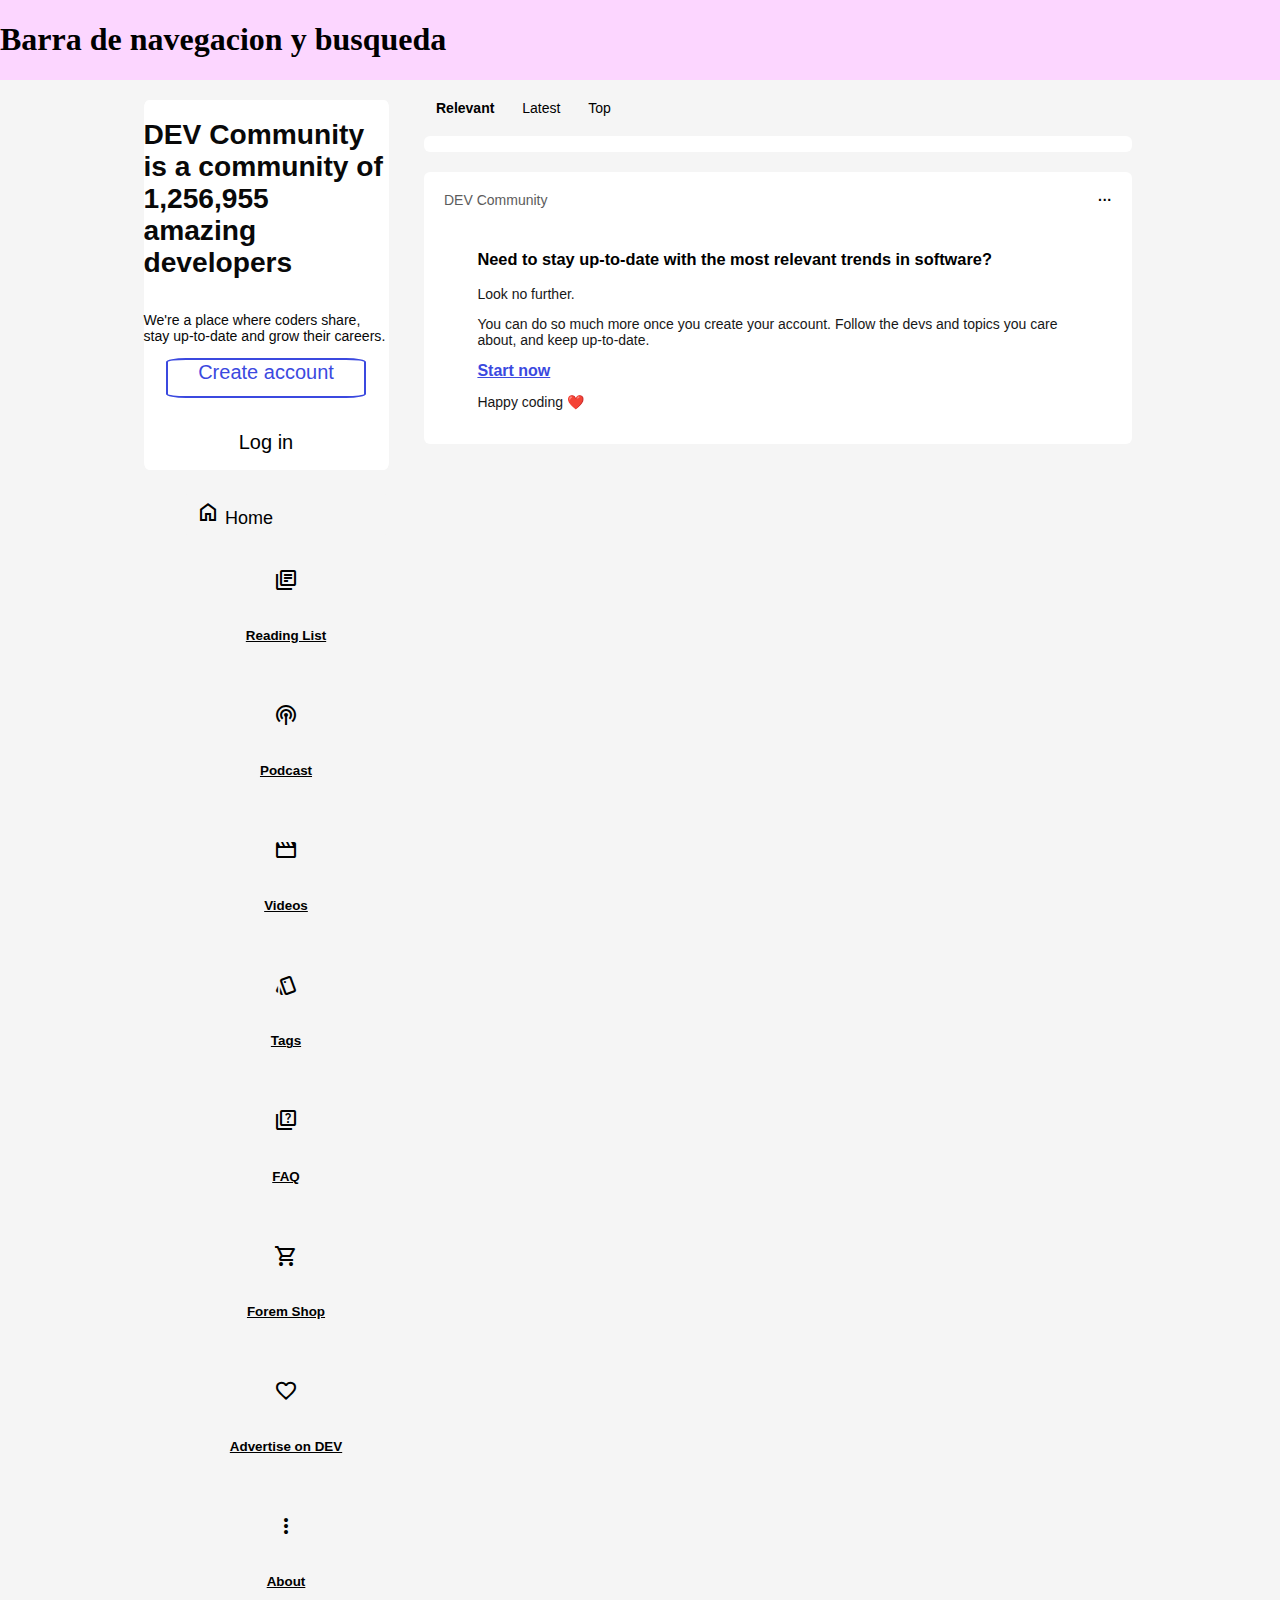
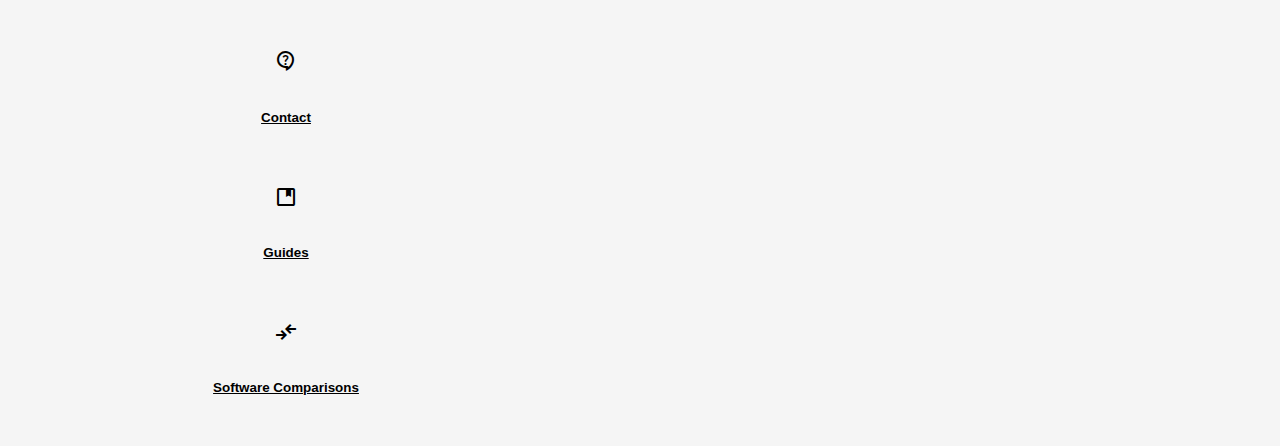
==== commit c098cd55: "cambios no buenos" ====
--- a/index.html
+++ b/index.html
@@ -3,782 +3,169 @@
 <head>
     <meta charset="UTF-8">
     <meta name="viewport" content="width=device-width, initial-scale=1.0">
+    <link rel="stylesheet" href="./sass/main.scss">
     <link rel="stylesheet" href="./css/main.css">
-    <title>Dev.to</title>
     <link href="https://fonts.googleapis.com/css2?family=Material+Symbols+Outlined" rel="stylesheet" />
+        <title>Document</title>
 </head>
 <body>
-  <header>
-    <nav class="nav-container">
-      <ul class="left-sideNav">
-        <li class="logo">
-          <a href="https://dev.to/">
-            <img
-              class="imagenLogo"
-              src="https://dev-to-uploads.s3.amazonaws.com/uploads/logos/resized_logo_UQww2soKuUsjaOGNB38o.png"
-              alt=""
-            />
+    <header>
+        <nav> <!--Gio-->
+            <h1>Barra de navegacion y busqueda</h1>
+        </nav>
+    </header>
+    <main>
+        <aside id="izquierda"> <!--Joseph-->
+            <div class="cuadro">
+            <h1>DEV Community is a community of 1,256,955 amazing developers</h1>
+            <p>We're a place where coders share, stay up-to-date and grow their careers.</p>
+              <button class="btn1">Create account</button>
+              <br>
+              <br>
+              <button class="btn2">Log in</button>
+              </div>
+            <div class="tags">
+              <ul class="container">
+                <li class="sidebar">
+                    <button href="#" class="botones">
+                      <span class="material-symbols-outlined">Home</span>
+                        Home
+                      </button>
+                    </a>
+                </li>
+                <li class="sidebar">
+                    <a href="#">
+                      <span class="material-symbols-outlined">
+                      library_books </span>
+                        <h6>Reading List</h6>
+                    </a>
+                </li>
+                <li class="sidebar">
+                  <a href="#">
+                    <span class="material-symbols-outlined">
+                      podcasts
+                      </span>
+                      <h6>Podcast</h6>
+                  </a>
+              </li>
+              <li class="sidebar">
+                <a href="#">
+                  <span class="material-symbols-outlined">
+                    movie
+                    </span>
+                    <h6>Videos</h6>
+                </a>
+            </li>
+            <li class="sidebar">
+              <a href="#">
+                <span class="material-symbols-outlined">
+                  style
+                  </span>
+                  <h6>Tags</h6>
+              </a>
+          </li>
+          <li class="sidebar">
+            <a href="#">
+              <span class="material-symbols-outlined">
+                quiz
+                </span>
+                <h6>FAQ</h6>
+            </a>
+        </li>
+
+        <li class="sidebar">
+          <a href="#">
+            <span class="material-symbols-outlined">
+              shopping_cart
+              </span>
+              <h6>Forem Shop</h6>
           </a>
-        </li>
-        <li class="container-busqueda">
-          <form action="get" action="/search" accept-charset="UTF-8">
-            <div class="campoBusqueda">
-              <input
-                type="text"
-                placeholder="Search..."
-                class="inputbusqueda"
-              />
-              <button type="submit" class="butonBusqueda">
-                <svg xmlns="http://www.w3.org/2000/svg" focusable="false">
-                  <path
-                    d="m18.031 16.617 4.283 4.282-1.415 1.415-4.282-4.283A8.96 8.96 0 0 1 11 20c-4.968 0-9-4.032-9-9s4.032-9 9-9 9 4.032 9 9a8.96 8.96 0 0 1-1.969 5.617zm-2.006-.742A6.977 6.977 0 0 0 18 11c0-3.868-3.133-7-7-7-3.868 0-7 3.132-7 7 0 3.867 3.132 7 7 7a6.977 6.977 0 0 0 4.875-1.975l.15-.15z"
-                  ></path>
-                </svg>
-              </button>
-            </div>
-          </form>
-        </li>
-      </ul>
-      <ul class="right-sideNav">
-        <li class="login">
-          <a
-            href="https://dev.to/#:~:text=Search...-,Log%20in,-Create%20account"
-          >
-            Log in
-          </a>
-        </li>
-        <li class="createAccount">
-          <a
-            href="https://dev.to/#:~:text=Log%20in-,Create%20account,-DEV%20Community"
-          >
-            Create account</a
-          >
-        </li>
-      </ul>
-    </nav>
-  </header>
-    <main>
-      <aside id="izquierda"> <!--Joseph-->
-        <header class="header">
-          <section class="seccion1">
-          <h2 class="titulo1">DEV Community is a community of 1,258,231 amazing developers</h2>
-          <p class="parrafo1">We're a place where coders share, stay up-to-date and grow their careers.
-          </p>
-          <button>Create Account</button>
-          <br>
-          <button>Log in</button>
-          </section>
-          <section class="seccionLista1">
-          <ul class="liststyle">
-          <li>
-        <a href="#" class="icons">
-          <span class="textIcons">
-            <svg xmlns="http://www.w3.org/2000/svg" viewBox="0 0 44 44" width="24" height="24">
-        <g class="nc-icon-wrapper">
-            <path fill="#A0041E" d="M13.344 18.702h-2a.5.5 0 01-.5-.5v-7a.5.5 0 01.5-.5h2a.5.5 0 01.5.5v7a.5.5 0 01-.5.5z"></path>
-            <path fill="#FFE8B6" d="M9 20L22 7l13 13v17H9z"></path>
-            <path fill="#FFCC4D" d="M22 20h1v16h-1z"></path>
-            <path fill="#66757F" d="M35 21a.997.997 0 01-.707-.293L22 8.414 9.707 20.707a1 1 0 11-1.414-1.414l13-13a.999.999 0 011.414 0l13 13A.999.999 0 0135 21z"></path>
-            <path fill="#66757F" d="M22 21a.999.999 0 01-.707-1.707l6.5-6.5a1 1 0 111.414 1.414l-6.5 6.5A.997.997 0 0122 21z"></path>
-            <path fill="#C1694F" d="M14 30h4v6h-4z"></path>
-            <path fill="#55ACEE" d="M14 21h4v4h-4zm12.5 0h4v4h-4zm0 9h4v4h-4z"></path>
-            <path fill="#5C913B" d="M37.5 37.5A1.5 1.5 0 0136 39H8a1.5 1.5 0 010-3h28a1.5 1.5 0 011.5 1.5z"></path>
-        </g>
-    </svg>
+      </li>
+
+      <li class="sidebar">
+        <a href="#">
+          <span class="material-symbols-outlined">
+            favorite
+            </span>
+            <h6>Advertise on DEV</h6>
+        </a>
+    </li>
+    <li class="sidebar">
+      <a href="#">
+        <span class="material-symbols-outlined">
+          more_vert
           </span>
-          Home
-        </a>
-      </li>
-      <li>
-        <a href="#" class="icons">
-          <span class="textIcons">
-            <svg xmlns="http://www.w3.org/2000/svg" viewBox="0 0 44 44" width="24" height="24">
-        <g class="nc-icon-wrapper">
-            <path fill="#292F33" d="M10 19h24v2H10zm15 15c0 2.208-.792 4-3 4-2.209 0-3-1.792-3-4s.791-2 3-2c2.208 0 3-.208 3 2z"></path>
-            <path fill="#66757F" d="M22 35c-6.627 0-10 1.343-10 3v2h20v-2c0-1.657-3.373-3-10-3z"></path>
-            <path fill="#99AAB5" d="M22 4a9 9 0 00-9 9v7h18v-7a9 9 0 00-9-9z"></path>
-            <g fill="#292F33" transform="translate(4 4)">
-                <circle cx="15.5" cy="2.5" r="1.5"></circle>
-                <circle cx="20.5" cy="2.5" r="1.5"></circle>
-                <circle cx="17.5" cy="6.5" r="1.5"></circle>
-                <circle cx="22.5" cy="6.5" r="1.5"></circle>
-                <circle cx="12.5" cy="6.5" r="1.5"></circle>
-                <circle cx="15.5" cy="10.5" r="1.5"></circle>
-                <circle cx="10.5" cy="10.5" r="1.5"></circle>
-                <circle cx="20.5" cy="10.5" r="1.5"></circle>
-                <circle cx="25.5" cy="10.5" r="1.5"></circle>
-                <circle cx="17.5" cy="14.5" r="1.5"></circle>
-                <circle cx="22.5" cy="14.5" r="1.5"></circle>
-                <circle cx="12.5" cy="14.5" r="1.5"></circle>
-            </g>
-            <path fill="#66757F" d="M13 19.062V21c0 4.971 4.029 9 9 9s9-4.029 9-9v-1.938H13z"></path>
-            <path fill="#66757F" d="M34 18a1 1 0 00-1 1v2c0 6.074-4.925 11-11 11s-11-4.926-11-11v-2a1 1 0 00-2 0v2c0 7.18 5.82 13 13 13s13-5.82 13-13v-2a1 1 0 00-1-1z"></path>
-        </g>
-    </svg>
-          </span>
-          Podcasts
-        </a>
-      </li>
-      <li>
-        <a href="#" class="icons">
-          <span class="textIcons">
-            <svg xmlns="http://www.w3.org/2000/svg" viewBox="0 0 44 44" width="24" height="24">
-        <g transform="translate(4 4)">
-            <path fill="#31373D" d="M34.074 18l-4.832 3H28v-4c0-.088-.02-.169-.026-.256C31.436 15.864 34 12.735 34 9a8 8 0 00-16.001 0c0 1.463.412 2.822 1.099 4H14.92c.047-.328.08-.66.08-1a7 7 0 10-14 0 6.995 6.995 0 004 6.317V29a4 4 0 004 4h15a4 4 0 004-4v-3h1.242l4.832 3H35V18h-.926zM28.727 3.977a5.713 5.713 0 012.984 4.961L28.18 8.35a2.276 2.276 0 00-.583-.982l1.13-3.391zm-.9 6.342l3.552.592a5.713 5.713 0 01-4.214 3.669 3.985 3.985 0 00-1.392-1.148l.625-2.19a2.425 2.425 0 001.429-.923zM26 3.285c.282 0 .557.027.828.067l-1.131 3.392c-.404.054-.772.21-1.081.446L21.42 5.592A5.703 5.703 0 0126 3.285zM20.285 9c0-.563.085-1.106.236-1.62l3.194 1.597-.002.023c0 .657.313 1.245.771 1.662L23.816 13h-1.871a5.665 5.665 0 01-1.66-4zm-9.088-.385A4.64 4.64 0 0112.667 12c0 .344-.043.677-.113 1H10.1c.145-.304.233-.641.233-1a2.32 2.32 0 00-.392-1.292l1.256-2.093zM8 7.333c.519 0 1.01.105 1.476.261L8.22 9.688c-.073-.007-.145-.022-.22-.022a2.32 2.32 0 00-1.292.392L4.615 8.803A4.64 4.64 0 018 7.333zM3.333 12c0-.519.105-1.01.261-1.477l2.095 1.257c-.007.073-.022.144-.022.22 0 .75.36 1.41.91 1.837a3.987 3.987 0 00-1.353 1.895C4.083 14.881 3.333 13.533 3.333 12z"></path>
-            <circle fill="#8899A6" cx="24" cy="19" r="2"></circle>
-            <circle fill="#8899A6" cx="9" cy="19" r="2"></circle>
-            <path fill="#8899A6" d="M24 27a2 2 0 00-2-2H11a2 2 0 00-2 2v6a2 2 0 002 2h11a2 2 0 002-2v-6z"></path>
-        </g>
-    </svg>
-    
-          </span>
-          Videos
-        </a>
-      </li>
-      <li>
-        <a href="#" class="icons">
-          <span class="textIcons">
-            <svg xmlns="http://www.w3.org/2000/svg" viewBox="0 0 44 44" width="24" height="24">
-        <g>
-            <path fill="#FFD983" d="M36.017 24.181L21.345 9.746C20.687 9.087 19.823 9 18.96 9H8.883C7.029 9 6 10.029 6 11.883v10.082c0 .861.089 1.723.746 2.38L21.3 39.017a3.287 3.287 0 004.688 0l10.059-10.088c1.31-1.312 1.28-3.438-.03-4.748zm-23.596-8.76a1.497 1.497 0 11-2.118-2.117 1.497 1.497 0 012.118 2.117z"></path>
-            <path fill="#D99E82" d="M13.952 11.772a3.66 3.66 0 00-5.179 0 3.663 3.663 0 105.18 5.18 3.664 3.664 0 00-.001-5.18zm-1.53 3.65a1.499 1.499 0 11-2.119-2.12 1.499 1.499 0 012.119 2.12z"></path>
-            <path fill="#C1694F" d="M12.507 14.501a1 1 0 11-1.415-1.414l8.485-8.485a1 1 0 111.415 1.414l-8.485 8.485z"></path>
-        </g>
-    </svg>
-          </span>
-          Tags
-        </a>
-      </li>
-      <li>
-        <a href="#" class="icons">
-          <span class="textIcons">
-            <svg xmlns="http://www.w3.org/2000/svg" viewBox="0 0 44 44" width="24" height="24">
-        <g>
-            <path fill="#FFD983" d="M33 15.06c0 6.439-5 7.439-5 13.44 0 3.098-3.123 3.359-5.5 3.359-2.053 0-6.586-.779-6.586-3.361C15.914 22.5 11 21.5 11 15.06c0-6.031 5.285-10.92 11.083-10.92C27.883 4.14 33 9.029 33 15.06z"></path>
-            <path fill="#CCD6DD" d="M26.167 36.5c0 .828-2.234 2.5-4.167 2.5-1.933 0-4.167-1.672-4.167-2.5 0-.828 2.233-.5 4.167-.5 1.933 0 4.167-.328 4.167.5z"></path>
-            <path fill="#FFCC4D" d="M26.707 14.293a.999.999 0 00-1.414 0L22 17.586l-3.293-3.293a1 1 0 10-1.414 1.414L21 19.414V30a1 1 0 102 0V19.414l3.707-3.707a.999.999 0 000-1.414z"></path>
-            <path fill="#99AAB5" d="M28 35a2 2 0 01-2 2h-8a2 2 0 01-2-2v-6h12v6z"></path>
-            <path fill="#CCD6DD" d="M15.999 36a1 1 0 01-.163-1.986l12-2a.994.994 0 011.15.822.999.999 0 01-.822 1.15l-12 2a.927.927 0 01-.165.014zm0-4a1 1 0 01-.163-1.986l12-2a.995.995 0 011.15.822.999.999 0 01-.822 1.15l-12 2a.927.927 0 01-.165.014z"></path>
-        </g>
-    </svg>
-          </span>
-          FAQ
-        </a>
-      </li>
-      <li>
-        <a href="#" class="icons">
-          <span class="textIcons">
-            <svg xmlns="http://www.w3.org/2000/svg" viewBox="0 0 44 44" width="24" height="24">
-              <g>
-                  <path fill="#F4900C" d="M11 0C6.582 0 3 3.582 3 8v8h2V8c0-3.313 2.687-6 6-6 3.314 0 6 2.687 6 6v8h2V8c0-4.418-3.582-8-8-8z"></path><path fill="#DD2E44" d="M1 8l2 2 2-2 2 2 2-2 2 2 2-2 2 2 2-2 2 2 2-2v23H1z"></path><path fill="#FFCC4D" d="M25 5c-4.418 0-8 3.582-8 8v8h2v-8c0-3.314 2.688-6 6-6 3.315 0 6 2.686 6 6v8h2v-8c0-4.418-3.582-8-8-8z"></path><path fill="#744EAA" d="M15 13l2 2 2-2 2 2 2-2 2 2 2-2 2 2 2-2 2 2 2-2v23H15z"></path> 
-              </g>
-          </svg>
-          </span>
-          Forem Shop
-        </a>
-      </li>
-      <li>
-        <a href="#" class="icons">
-          <span class="textIcons">
-            <svg xmlns="http://www.w3.org/2000/svg" viewBox="0 0 44 44" width="24" height="24">
-        <path fill="#DD2E44" d="M39.885 15.833c0-5.45-4.418-9.868-9.867-9.868-3.308 0-6.227 1.633-8.018 4.129-1.791-2.496-4.71-4.129-8.017-4.129-5.45 0-9.868 4.417-9.868 9.868 0 .772.098 1.52.266 2.241C5.751 26.587 15.216 35.568 22 38.034c6.783-2.466 16.249-11.447 17.617-19.959.17-.721.268-1.469.268-2.242z"></path>
-    </svg>
-    
-          </span>
-          Advertise on DEV
-        </a>
-      </li>
-      <li>
-        <a href="#" class="icons">
-          <span class="textIcons">
-            <img src="https://encrypted-tbn3.gstatic.com/images?q=tbn:ANd9GcT-b9vRVvXR4Y4_ah0vg4AHhE6pvgBgayHaFt1GhcVUhpPgTBiG" width="24" height="24"    >
-          </span>
-          About
-        </a>
-      </li>
-      <li>
-        <a href="#" class="icons">
-          <span class="textIcons">
-            <svg xmlns="http://www.w3.org/2000/svg" viewBox="0 0 44 44" width="24" height="24">
-        <g>
-            <path fill="#FFAC33" d="M38.724 33.656c-1.239-.01-1.241 1.205-1.241 1.205H22.5c-5.246 0-9.5-4.254-9.5-9.5s4.254-9.5 9.5-9.5 9.5 4.254 9.5 9.5c0 3.062-1.6 5.897-3.852 7.633h5.434C35.022 30.849 36 28.139 36 25.361c0-7.456-6.045-13.5-13.5-13.5-7.456 0-13.5 6.044-13.5 13.5 0 7.455 6.044 13.5 13.5 13.5h14.982s-.003 1.127 1.241 1.139c1.238.012 1.228-1.245 1.228-1.245l.014-3.821s.001-1.267-1.241-1.278zM9 18.26a16.047 16.047 0 014-4.739V13c0-5 5-7 5-8s-1-1-1-1H5C4 4 4 5 4 5c0 1 5 3.333 5 7.69v5.57z"></path>
-            <path fill="#BE1931" d="M17.091 33.166a9.487 9.487 0 01-4.045-8.72l-3.977-.461c-.046.452-.069.911-.069 1.376 0 4.573 2.28 8.608 5.76 11.051l2.331-3.246z"></path>
-            <path fill="#BE1931" d="M10 29.924s-5.188-.812-5 1 5-1 5-1zm0 .312s-4.125 2.688-2.938 3.75S10 30.236 10 30.236z"></path>
-        </g>
-    </svg>
-          </span>
-          Contact
-        </a>
-      </li>
-      <li>
-        <a href="#" class="icons">
-          <span class="textIcons">
-            <svg xmlns:svg="http://www.w3.org/2000/svg" xmlns="http://www.w3.org/2000/svg" version="1.1" viewBox="0 0 47.5 47.5"  width="24" height="24" xml:space="preserve"><defs id="defs6"><clipPath id="clipPath18"><path d="M 0,38 38,38 38,0 0,0 0,38 z" id="path20"></path></clipPath></defs><g transform="matrix(1.25,0,0,-1.25,0,47.5)" id="g12"><g id="g14"><g clip-path="url(#clipPath18)" id="g16"><g transform="translate(33,30)" id="g22"><path d="m 0,0 -28,0 c -2.209,0 -4,-1.791 -4,-4 l 0,-15 c 0,-2.209 1.791,-4 4,-4 l 11.416,0 c 0.52,-0.596 1.477,-1 2.584,-1 1.107,0 2.064,0.404 2.584,1 L 0,-23 c 2.209,0 4,1.791 4,4 L 4,-4 C 4,-1.791 2.209,0 0,0" id="path24" style="fill:#226699;fill-opacity:1;fill-rule:nonzero;stroke:none"></path></g><g transform="translate(21,10)" id="g26"><path d="m 0,0 c 0,-1.104 -0.896,-2 -2,-2 -1.104,0 -2,0.896 -2,2 l 0,18 c 0,1.104 0.896,2 2,2 1.104,0 2,-0.896 2,-2 L 0,0 z" id="path28" style="fill:#292f33;fill-opacity:1;fill-rule:nonzero;stroke:none"></path></g><g transform="translate(19,11)" id="g30"><path d="m 0,0 c 0,-1.104 -0.896,-2 -2,-2 l -12,0 c -1.104,0 -2,0.896 -2,2 l 0,18 c 0,1.104 0.896,2 2,2 l 12,0 c 1.104,0 2,-0.896 2,-2 L 0,0 z" id="path32" style="fill:#99aab5;fill-opacity:1;fill-rule:nonzero;stroke:none"></path></g><g transform="translate(19,11)" id="g34"><path d="m 0,0 c -0.999,1.998 -3.657,2 -4,2 -2,0 -5,-2 -8,-2 -1,0 -2,0.896 -2,2 l 0,16 c 0,1.104 1,2 2,2 3.255,0 6,2 8,2 3,0 4,-1.896 4,-3 L 0,0 z" id="path36" style="fill:#e1e8ed;fill-opacity:1;fill-rule:nonzero;stroke:none"></path></g><g transform="translate(35,11)" id="g38"><path d="m 0,0 c 0,-1.104 -0.896,-2 -2,-2 l -12,0 c -1.104,0 -2,0.896 -2,2 l 0,18 c 0,1.104 0.896,2 2,2 l 12,0 c 1.104,0 2,-0.896 2,-2 L 0,0 z" id="path40" style="fill:#99aab5;fill-opacity:1;fill-rule:nonzero;stroke:none"></path></g><g transform="translate(19,11)" id="g42"><path d="m 0,0 c 0.999,1.998 3.657,2 4,2 2,0 5,-2 8,-2 1,0 2,0.896 2,2 l 0,16 c 0,1.104 -1,2 -2,2 C 8.744,20 6,22 4,22 1,22 0,20.104 0,19 L 0,0 z" id="path44" style="fill:#ccd6dd;fill-opacity:1;fill-rule:nonzero;stroke:none"></path></g></g></g></g></svg>
-          </span>
-          Guides
-        </a>
-      </li>
-      <li>
-        <a href="#" class="icons">
-          <span class="textIcons">
-            <svg xmlns:dc="http://purl.org/dc/elements/1.1/" xmlns:cc="http://creativecommons.org/ns#" xmlns:rdf="http://www.w3.org/1999/02/22-rdf-syntax-ns#" xmlns:svg="http://www.w3.org/2000/svg" xmlns="http://www.w3.org/2000/svg" viewBox="0 0 44 44" style="enable-background:new 0 0 44 44;" xml:space="preserve" version="1.1 "width="24" height="24"><metadata id="metadata8"><rdf:rdf><cc:work rdf:about=""><dc:format>image/svg+xml</dc:format><dc:type rdf:resource="http://purl.org/dc/dcmitype/StillImage"></dc:type></cc:work></rdf:rdf></metadata><defs id="defs6"><clipPath id="clipPath16" clipPathUnits="userSpaceOnUse"><path id="path18" d="M 0,36 36,36 36,0 0,0 0,36 Z"></path></clipPath></defs><g transform="matrix(1.25,0,0,-1.25,0,45)" id="g10"><g id="g12"><g clip-path="url(#clipPath16)" id="g14"><g transform="translate(2,20)" id="g20"><path id="path22" style="fill:#ffcc4d;fill-opacity:1;fill-rule:nonzero;stroke:none" d="m 0,0 c 0,-8.837 7.164,-16 16,-16 8.837,0 16,7.163 16,16 C 32,8.836 24.837,16 16,16 7.164,16 0,8.836 0,0"></path></g><g transform="translate(15.4063,25.5)" id="g24"><path id="path26" style="fill:#664500;fill-opacity:1;fill-rule:nonzero;stroke:none" d="m 0,0 c 0,-1.381 -0.896,-2.5 -2,-2.5 -1.104,0 -2,1.119 -2,2.5 0,1.38 0.896,2.5 2,2.5 1.104,0 2,-1.12 2,-2.5"></path></g><g transform="translate(26,24.5)" id="g28"><path id="path30" style="fill:#664500;fill-opacity:1;fill-rule:nonzero;stroke:none" d="m 0,0 c 0,-1.381 -0.895,-2.5 -2,-2.5 -1.104,0 -2,1.119 -2,2.5 0,1.38 0.896,2.5 2,2.5 1.105,0 2,-1.12 2,-2.5"></path></g><g transform="translate(9.6709,29.667)" id="g32"><path id="path34" style="fill:#664500;fill-opacity:1;fill-rule:nonzero;stroke:none" d="M 0,0 C -0.164,0.087 -0.303,0.223 -0.391,0.398 -0.607,0.827 -0.431,1.325 0.002,1.511 4.268,3.341 7.701,1.554 7.845,1.477 8.278,1.246 8.453,0.729 8.236,0.323 8.02,-0.082 7.496,-0.223 7.063,0.005 6.94,0.069 4.231,1.437 0.785,-0.042 0.528,-0.151 0.238,-0.127 0,0"></path></g><g transform="translate(14.7427,16.4277)" id="g36"><path id="path38" style="fill:#664500;fill-opacity:1;fill-rule:nonzero;stroke:none" d="M 0,0 C -0.136,0.127 -0.236,0.293 -0.276,0.486 -0.375,0.955 -0.078,1.392 0.389,1.46 4.981,2.138 7.841,-0.469 7.962,-0.58 8.322,-0.914 8.357,-1.457 8.044,-1.795 7.732,-2.131 7.189,-2.133 6.83,-1.801 6.726,-1.709 4.458,0.307 0.748,-0.24 0.471,-0.281 0.197,-0.184 0,0"></path></g><g transform="translate(20.4307,25.917)" id="g40"><path id="path42" style="fill:#664500;fill-opacity:1;fill-rule:nonzero;stroke:none" d="M 0,0 C -0.156,0.098 -0.286,0.243 -0.362,0.424 -0.549,0.866 -0.339,1.352 0.105,1.508 4.486,3.044 7.79,1.028 7.929,0.941 8.344,0.681 8.483,0.154 8.24,-0.237 7.998,-0.627 7.464,-0.732 7.049,-0.475 6.929,-0.402 4.321,1.146 0.782,-0.095 0.518,-0.187 0.23,-0.143 0,0"></path></g><g transform="translate(17.2764,0.8682)" id="g44"><path id="path46" style="fill:#f4900c;fill-opacity:1;fill-rule:nonzero;stroke:none" d="m 0,0 c 0,0 1.265,0.411 1.429,1.352 0.173,0.971 -0.624,1.167 -0.624,1.167 0,0 1.041,0.208 1.172,1.376 0.123,1.1 -0.862,1.363 -0.862,1.363 0,0 0.97,0.4 1.016,1.539 0.038,0.959 -0.995,1.428 -0.995,1.428 0,0 5.038,1.22 5.555,1.34 0.516,0.121 1.321,0.616 1.07,1.695 -0.249,1.08 -1.204,1.118 -1.698,1.003 -0.494,-0.116 -6.744,-1.567 -8.9,-2.069 -0.23,-0.053 -1.308,-0.302 -1.439,-0.334 -0.54,-0.127 -0.785,0.111 -0.405,0.512 0.509,0.536 0.833,1.129 0.947,2.113 0.119,1.036 -0.232,2.314 -0.433,2.809 -0.374,0.921 -1.005,1.649 -1.734,1.899 -1.138,0.39 -1.946,-0.321 -1.542,-1.561 0.604,-1.855 0.209,-3.375 -0.833,-4.293 -2.449,-2.157 -3.589,-3.695 -2.83,-6.973 0.827,-3.575 4.377,-5.876 7.952,-5.048 C -2.965,-0.64 0,0 0,0"></path></g></g></g></g></svg>
-          </span>
-          Software comparisons
-        </a>
-      </li>
-          </ul>
-          </section>
-          <section class="seccionLista2">
-          <h2 class="titulo1">Other</h2>
-          <ul class="liststyle">
-              <li>
-          <a href="#" class="icons">
-            <span class="textIcons">
-              <svg xmlns="http://www.w3.org/2000/svg" viewBox="0 0 44 44" width="24" height="24">
-          <g>
-              <path fill="#FFDB5E" d="M38.956 21.916c0-.503-.12-.975-.321-1.404-1.341-4.326-7.619-4.01-16.549-4.221-1.493-.035-.639-1.798-.115-5.668.341-2.517-1.282-6.382-4.01-6.382-4.498 0-.171 3.548-4.148 12.322-2.125 4.688-6.875 2.062-6.875 6.771v10.719c0 1.833.18 3.595 2.758 3.885 2.499.281 1.937 2.062 5.542 2.062h18.044a3.337 3.337 0 003.333-3.334c0-.762-.267-1.456-.698-2.018 1.02-.571 1.72-1.649 1.72-2.899 0-.76-.266-1.454-.696-2.015 1.023-.57 1.725-1.649 1.725-2.901 0-.909-.368-1.733-.961-2.336a3.311 3.311 0 001.251-2.581z"></path>
-              <path fill="#EE9547" d="M27.02 25.249h8.604c1.17 0 2.268-.626 2.866-1.633a.876.876 0 00-1.506-.892 1.588 1.588 0 01-1.361.775h-8.81c-.873 0-1.583-.71-1.583-1.583s.71-1.583 1.583-1.583H32.7a.875.875 0 000-1.75h-5.888a3.337 3.337 0 00-3.333 3.333c0 1.025.475 1.932 1.205 2.544a3.32 3.32 0 00-.998 2.373c0 1.028.478 1.938 1.212 2.549a3.318 3.318 0 00.419 5.08 3.305 3.305 0 00-.852 2.204 3.337 3.337 0 003.333 3.333h5.484a3.35 3.35 0 002.867-1.632.875.875 0 00-1.504-.894 1.594 1.594 0 01-1.363.776h-5.484c-.873 0-1.583-.71-1.583-1.583s.71-1.583 1.583-1.583h6.506a3.35 3.35 0 002.867-1.633.875.875 0 10-1.504-.894 1.572 1.572 0 01-1.363.777h-7.063a1.585 1.585 0 010-3.167h8.091a3.35 3.35 0 002.867-1.632.875.875 0 00-1.504-.894 1.573 1.573 0 01-1.363.776H27.02a1.585 1.585 0 010-3.167z"></path>
-          </g>
-      </svg>
-      
-            </span>
-            Code of Conduct
-          </a>
-        </li>
-        <li>
-          <a href="#" class="icons">
-            <span class="textIcons">
-              <svg xmlns="http://www.w3.org/2000/svg" viewBox="0 0 44 44" width="24" height="24">
-          <g transform="translate(4 4)">
-              <circle fill="#FFCC4D" cx="18" cy="18" r="18"></circle>
-              <path fill="#664500" d="M27.335 23.629a.501.501 0 00-.635-.029c-.039.029-3.922 2.9-8.7 2.9-4.766 0-8.662-2.871-8.7-2.9a.5.5 0 10-.729.657C8.7 24.472 11.788 29.5 18 29.5s9.301-5.028 9.429-5.243a.499.499 0 00-.094-.628z"></path>
-              <path fill="#65471B" d="M18 26.591c-.148 0-.291-.011-.438-.016v4.516h.875v-4.517c-.145.005-.289.017-.437.017z"></path>
-              <path fill="#FFF" d="M22 26c.016-.004-1.45.378-2.446.486-.366.042-.737.076-1.117.089v4.517H20c1.1 0 2-.9 2-2V26zm-8 0c-.016-.004 1.45.378 2.446.486.366.042.737.076 1.117.089v4.517H16c-1.1 0-2-.9-2-2V26z"></path>
-              <path fill="#65471B" d="M27.335 23.629a.501.501 0 00-.635-.029c-.03.022-2.259 1.668-5.411 2.47-.443.113-1.864.43-3.286.431-1.424 0-2.849-.318-3.292-.431-3.152-.802-5.381-2.448-5.411-2.47a.501.501 0 00-.729.657c.097.162 1.885 3.067 5.429 4.481v-1.829c-.016-.004 1.45.378 2.446.486.366.042.737.076 1.117.089.146.005.289.016.437.016.148 0 .291-.011.438-.016.38-.013.751-.046 1.117-.089.996-.108 2.462-.49 2.446-.486v1.829c3.544-1.414 5.332-4.319 5.429-4.481a.5.5 0 00-.095-.628zm-.711-9.605c0 1.714-.938 3.104-2.096 3.104-1.157 0-2.096-1.39-2.096-3.104s.938-3.104 2.096-3.104c1.158 0 2.096 1.39 2.096 3.104zm-17.167 0c0 1.714.938 3.104 2.096 3.104 1.157 0 2.096-1.39 2.096-3.104s-.938-3.104-2.096-3.104c-1.158 0-2.096 1.39-2.096 3.104z"></path>
-              <path fill="#292F33" d="M34.808 9.627c-.171-.166-1.267.274-2.376-.291-2.288-1.166-8.07-2.291-11.834.376-.403.285-2.087.333-2.558.313-.471.021-2.155-.027-2.558-.313-3.763-2.667-9.545-1.542-11.833-.376-1.109.565-2.205.125-2.376.291-.247.239-.247 1.196.001 1.436.246.239 1.477.515 1.722 1.232.247.718.249 4.958 2.213 6.424 1.839 1.372 6.129 1.785 8.848.238 2.372-1.349 2.289-4.189 2.724-5.881.155-.603.592-.907 1.26-.907s1.105.304 1.26.907c.435 1.691.351 4.532 2.724 5.881 2.719 1.546 7.009 1.133 8.847-.238 1.965-1.465 1.967-5.706 2.213-6.424.245-.717 1.476-.994 1.722-1.232.248-.24.249-1.197.001-1.436zm-20.194 3.65c-.077 1.105-.274 3.227-1.597 3.98-.811.462-1.868.743-2.974.743h-.001c-1.225 0-2.923-.347-3.587-.842-.83-.619-1.146-3.167-1.265-4.12-.076-.607-.28-2.09.388-2.318 1.06-.361 2.539-.643 4.052-.643.693 0 3.021.043 4.155.741 1.005.617.872 1.851.829 2.459zm16.278-.253c-.119.954-.435 3.515-1.265 4.134-.664.495-2.362.842-3.587.842h-.001c-1.107 0-2.163-.281-2.975-.743-1.323-.752-1.52-2.861-1.597-3.966-.042-.608-.176-1.851.829-2.468 1.135-.698 3.462-.746 4.155-.746 1.513 0 2.991.277 4.052.638.668.228.465 1.702.389 2.309z"></path>
-          </g>
-      </svg>
-      
-            </span>
-            Privacy Policy
-          </a>
-        </li>
-        <li>
-          <a href="#" class="icons">
-            <span class="textIcons">
-              <svg xmlns="http://www.w3.org/2000/svg" viewBox="0 0 44 44" width="24" height="24">
-          <g transform="translate(4 4)">
-              <ellipse fill="#F5F8FA" cx="8.828" cy="18" rx="7.953" ry="13.281"></ellipse>
-              <path fill="#E1E8ED" d="M8.828 32.031C3.948 32.031.125 25.868.125 18S3.948 3.969 8.828 3.969 17.531 10.132 17.531 18s-3.823 14.031-8.703 14.031zm0-26.562C4.856 5.469 1.625 11.09 1.625 18s3.231 12.531 7.203 12.531S16.031 24.91 16.031 18 12.8 5.469 8.828 5.469z"></path>
-              <circle fill="#8899A6" cx="6.594" cy="18" r="4.96"></circle>
-              <circle fill="#292F33" cx="6.594" cy="18" r="3.565"></circle>
-              <circle fill="#F5F8FA" cx="7.911" cy="15.443" r="1.426"></circle>
-              <ellipse fill="#F5F8FA" cx="27.234" cy="18" rx="7.953" ry="13.281"></ellipse>
-              <path fill="#E1E8ED" d="M27.234 32.031c-4.88 0-8.703-6.163-8.703-14.031s3.823-14.031 8.703-14.031S35.938 10.132 35.938 18s-3.824 14.031-8.704 14.031zm0-26.562c-3.972 0-7.203 5.622-7.203 12.531 0 6.91 3.231 12.531 7.203 12.531S34.438 24.91 34.438 18 31.206 5.469 27.234 5.469z"></path>
-              <circle fill="#8899A6" cx="25" cy="18" r="4.96"></circle>
-              <circle fill="#292F33" cx="25" cy="18" r="3.565"></circle>
-              <circle fill="#F5F8FA" cx="26.317" cy="15.443" r="1.426"></circle>
-          </g>
-      </svg>
-            </span>
-            Terms of use
-          </a>
-        </li>
-          </ul>
-          </section>
-          <section class="socialMedia">
-          <div>
-              <a href="https://twitter.com/thepracticaldev">
-              <svg xmlns="http://www.w3.org/2000/svg" width="24" height="24" viewBox="0 0 24 24" role="img" aria-labelledby="atrdkg4m51rf4c9o37q027vwgalapkzh" class="crayons-icon c-link__icon"><title id="atrdkg4m51rf4c9o37q027vwgalapkzh">Twitter</title>
-              <path d="M22.162 5.656a8.383 8.383 0 01-2.402.658A4.196 4.196 0 0021.6 4c-.82.488-1.719.83-2.656 1.015a4.182 4.182 0 00-7.126 3.814 11.874 11.874 0 01-8.62-4.37 4.168 4.168 0 00-.566 2.103c0 1.45.738 2.731 1.86 3.481a4.168 4.168 0 01-1.894-.523v.052a4.185 4.185 0 003.355 4.101 4.211 4.211 0 01-1.89.072A4.185 4.185 0 007.97 16.65a8.395 8.395 0 01-6.191 1.732 11.83 11.83 0 006.41 1.88c7.693 0 11.9-6.373 11.9-11.9 0-.18-.005-.362-.013-.54a8.495 8.495 0 002.087-2.165l-.001-.001z" fill="#65bbf2"></path>
-          </svg>
-          
-            </a>
-            <a href="https://facebook.com/thepracticaldev">
-              <svg xmlns="http://www.w3.org/2000/svg" width="24" height="24" viewBox="0 0 24 24" role="img" aria-labelledby="ap41ih3ae53rieeegvb0omc4y9exp7x3" class="crayons-icon c-link__icon"><title id="ap41ih3ae53rieeegvb0omc4y9exp7x3">Facebook</title>
-              <path d="M15.402 21v-6.966h2.333l.349-2.708h-2.682V9.598c0-.784.218-1.319 1.342-1.319h1.434V5.857a19.188 19.188 0 00-2.09-.107c-2.067 0-3.482 1.262-3.482 3.58v1.996h-2.338v2.708h2.338V21H4a1 1 0 01-1-1V4a1 1 0 011-1h16a1 1 0 011 1v16a1 1 0 01-1 1h-4.598z"></path>
-          </svg>
-          
-            </a>
-            <a href="https://github.com/forem">
-              <svg xmlns="http://www.w3.org/2000/svg" width="24" height="24" viewBox="0 0 24 24" role="img" aria-labelledby="amq5t25yfxc2bx1d402gznll561apzlb" class="crayons-icon c-link__icon"><title id="amq5t25yfxc2bx1d402gznll561apzlb">Github</title>
-              <path d="M12 2C6.475 2 2 6.475 2 12a9.994 9.994 0 006.838 9.488c.5.087.687-.213.687-.476 0-.237-.013-1.024-.013-1.862-2.512.463-3.162-.612-3.362-1.175-.113-.288-.6-1.175-1.025-1.413-.35-.187-.85-.65-.013-.662.788-.013 1.35.725 1.538 1.025.9 1.512 2.338 1.087 2.912.825.088-.65.35-1.087.638-1.337-2.225-.25-4.55-1.113-4.55-4.938 0-1.088.387-1.987 1.025-2.688-.1-.25-.45-1.275.1-2.65 0 0 .837-.262 2.75 1.026a9.28 9.28 0 012.5-.338c.85 0 1.7.112 2.5.337 1.912-1.3 2.75-1.024 2.75-1.024.55 1.375.2 2.4.1 2.65.637.7 1.025 1.587 1.025 2.687 0 3.838-2.337 4.688-4.562 4.938.362.312.675.912.675 1.85 0 1.337-.013 2.412-.013 2.75 0 .262.188.574.688.474A10.016 10.016 0 0022 12c0-5.525-4.475-10-10-10z"></path>
-          </svg>
-          
-            </a>
-            <a href="https://instagram.com/thepracticaldev">
-              <svg xmlns="http://www.w3.org/2000/svg" width="24" height="24" viewBox="0 0 24 24" role="img" aria-labelledby="ag28f1mh1k1jwk9k2ol5lei6eb2wvsst" class="crayons-icon c-link__icon"><title id="ag28f1mh1k1jwk9k2ol5lei6eb2wvsst">Instagram</title>
-              <path d="M12 2c2.717 0 3.056.01 4.122.06 1.065.05 1.79.217 2.428.465.66.254 1.216.598 1.772 1.153.509.5.902 1.105 1.153 1.772.247.637.415 1.363.465 2.428.047 1.066.06 1.405.06 4.122 0 2.717-.01 3.056-.06 4.122-.05 1.065-.218 1.79-.465 2.428a4.883 4.883 0 01-1.153 1.772c-.5.508-1.105.902-1.772 1.153-.637.247-1.363.415-2.428.465-1.066.047-1.405.06-4.122.06-2.717 0-3.056-.01-4.122-.06-1.065-.05-1.79-.218-2.428-.465a4.89 4.89 0 01-1.772-1.153 4.904 4.904 0 01-1.153-1.772c-.248-.637-.415-1.363-.465-2.428C2.013 15.056 2 14.717 2 12c0-2.717.01-3.056.06-4.122.05-1.066.217-1.79.465-2.428a4.88 4.88 0 011.153-1.772A4.897 4.897 0 015.45 2.525c.638-.248 1.362-.415 2.428-.465C8.944 2.013 9.283 2 12 2zm0 5a5 5 0 100 10 5 5 0 000-10zm6.5-.25a1.25 1.25 0 10-2.5 0 1.25 1.25 0 002.5 0zM12 9a3 3 0 110 6 3 3 0 010-6z"></path>
-          </svg>
-          
-            </a>
-            <a href="https://twitch.com/thepracticaldev">
-              <svg xmlns="http://www.w3.org/2000/svg" width="24" height="24" viewBox="0 0 24 24" role="img" aria-labelledby="am550mlgp03n06ubj7hyb7rhpw6sfxt6" class="crayons-icon c-link__icon"><title id="am550mlgp03n06ubj7hyb7rhpw6sfxt6">Twitch</title>
-              <path d="M4.3 3H21v11.7l-4.7 4.7h-3.9l-2.5 2.4H7v-2.4H3V6.2L4.3 3zM5 17.4h4v2.4h.095l2.5-2.4h3.877L19 13.872V5H5v12.4zM15 8h2v4.7h-2V8zm0 0h2v4.7h-2V8zm-5 0h2v4.7h-2V8z"></path>
-          </svg>
-          
-            </a>
-            <a href="https://fosstodon.org/@thepracticaldev">
-              <svg xmlns="http://www.w3.org/2000/svg" width="24" height="24" viewBox="0 0 24 24" role="img" aria-labelledby="a5eyrt1vozg3xq5b6ca23jiczut8gj4u" class="crayons-icon c-link__icon"><title id="a5eyrt1vozg3xq5b6ca23jiczut8gj4u">Mastodon</title>
-              <path d="M21.258 13.99c-.274 1.41-2.456 2.955-4.962 3.254-1.306.156-2.593.3-3.965.236-2.243-.103-4.014-.535-4.014-.535 0 .218.014.426.04.62.292 2.215 2.196 2.347 4 2.41 1.82.062 3.44-.45 3.44-.45l.076 1.646s-1.274.684-3.542.81c-1.25.068-2.803-.032-4.612-.51-3.923-1.039-4.598-5.22-4.701-9.464-.031-1.26-.012-2.447-.012-3.44 0-4.34 2.843-5.611 2.843-5.611 1.433-.658 3.892-.935 6.45-.956h.062c2.557.02 5.018.298 6.451.956 0 0 2.843 1.272 2.843 5.61 0 0 .036 3.201-.397 5.424zm-2.956-5.087c0-1.074-.273-1.927-.822-2.558-.567-.631-1.308-.955-2.229-.955-1.065 0-1.871.41-2.405 1.228l-.518.87-.519-.87C11.276 5.8 10.47 5.39 9.405 5.39c-.921 0-1.663.324-2.229.955-.549.631-.822 1.484-.822 2.558v5.253h2.081V9.057c0-1.075.452-1.62 1.357-1.62 1 0 1.501.647 1.501 1.927v2.79h2.07v-2.79c0-1.28.5-1.927 1.5-1.927.905 0 1.358.545 1.358 1.62v5.1h2.08V8.902l.001.001z"></path>
-          </svg>
-            </a>
-          </div>
-          </section>
-          <h3>Popular Tags</h3>
-          <section class="popularTags">
-          <section style="max-height: 42vh">
-              <div>
-                <a href="#">
-                  #webdev
-                </a>
-              </div>
-              <div>
-                <a href="#">
-                  #javascript
-                </a>
-              </div>
-              <div>
-                <a href="#">
-                  #beginners
-                </a>
-              </div>
-              <div>
-                <a href="#">
-                  #programming
-                </a>
-              </div>
-              <div>
-                <a href="#">
-                  #tutorial
-                </a>
-              </div>
-              <div>
-                <a href="#">
-                  #react
-                </a>
-              </div>
-              <div>
-                <a href="#">
-                  #python
-                </a>
-              </div>
-              <div>
-                <a href="#">
-                  #productivity
-                </a>
-              </div>
-              <div>
-                <a href="#">
-                  #devops
-                </a>
-              </div>
-              <div>
-                <a href="#">
-                  #aws
-                </a>
-              </div>
-              <div>
-                <a href="#">
-                  #opensource
-                </a>
-              </div>
-              <div>
-                <a href="#">
-                  #ai
-                </a>
-              </div>
-              <div>
-                <a href="#">
-                  #discuss
-                </a>
-              </div>
-              <div>
-                <a href="#">
-                  #css
-              </a>
-              </div>
-              <div>
-                <a href="#">
-                  #node
-                </a>
-              </div>
-              <div>
-                <a href="#">
-                  #news
-                </a>
-              </div>
-              <div>
-                <a href="#">
-                  #career
-                </a>
-              </div>
-              <div>
-                <a href="#">
-                  #typescript
-                </a>
-              </div>
-              <div>
-                <a href="#">
-                  #html
-              </a>
-              </div>
-              <div>
-                <a href="#">
-                  #database
-                </a>
-              </div>
-              <div>
-                <a href="#">
-                  #learning
-                </a>
-              </div>
-              <div>
-                <a href="#">
-                  #testing
-                </a>
-              </div>
-              <div>
-                <a href="#">
-                  #github
-                </a>
-              </div>
-              <div>
-                <a href="#">
-                  #java
-              </a>
-              </div>
-              <div>
-                <a href="#">
-                  #cloud
-                </a>
-              </div>
-              <div>
-                <a href="#">
-                  #security
-                </a>
-              </div>
-              <div>
-                <a href="#">
-                  #api
-              </a>
-              </div>
-              <div>
-                <a href="#">
-                  #machinelearning
-                </a>
-              </div>
-              <div>
-                <a href="#">
-                  #development
-                </a>
-              </div>
-              <div>
-                <a href="#">
-                #go               
-              </a>
-              </div>
-          </section>
-          </section>
-          <section class="seccionfinal">
-              <span>DEV Community</span>
-          <p><img src="https://res.cloudinary.com/practicaldev/image/fetch/s--GkDXbK0b--/c_limit%2Cf_auto%2Cfl_progressive%2Cq_auto%2Cw_350/https://dev-to-uploads.s3.amazonaws.com/uploads/articles/oky7tpxe4z0f8ksng5ta.png" alt="Dark Mode" width="180" height="180" loading="lazy" style="display: flex; justify-content: center;"></p>
-          <br>
-          <h2 class="titulo1">  
-              <a href="#">  </a>  Life is too short to browse without <a href="https://dev.to/settings/customization">dark mode</a>
-          </h2>
-          </section>
-          <section class="titulo1">
-              <p>
-                <a href="#">DEV Community</a>
-            A constructive and inclusive social network for software developers. With you every step of your journey.
-              </p>
-            
-              <p>Built on <a href="#">Forem</a> — the <a href="#">open source</a> software that powers <a href="#">DEV</a> and other inclusive communities.</p>
-              <p>Made with love and <a href="#">Ruby on Rails</a>. DEV Community <span title="copyright">©</span> 2016 - 2024.</p>
-            </section>
-      </header>
-      </aside>
-      <section>
-          <article class="linksC">
-              <a href="#"><strong>Relevant</strong></a>
-              <a href="#">Latest</a>
-              <a href="#">Top</a>
-          </article> <!--Ulises-->
-          <article class="tarjeta1">
-              <img src="https://media.dev.to/cdn-cgi/image/width=1000,height=420,fit=cover,gravity=auto,format=auto/https%3A%2F%2Fdev-to-uploads.s3.amazonaws.com%2Fuploads%2Farticles%2F4a9p16hwa372gwfnn235.jpg" alt="">
-              <div class="headcard3">
-                  <div class="usrimg">
-                      <img src="https://media.dev.to/cdn-cgi/image/width=320,height=320,fit=cover,gravity=auto,format=auto/https%3A%2F%2Fdev-to-uploads.s3.amazonaws.com%2Fuploads%2Forganization%2Fprofile_image%2F1%2Fd908a186-5651-4a5a-9f76-15200bc6801f.jpg" alt="">
-                  </div>
-                  <div class="usrtext">
-                      <div>Paul McCartney for the DEV Team</div>
-                      <div>Feb 12</div>
-                  </div>
-              </div>
-              <div class="posttext">
-                  <a href="#">
-                      Top 10 Playlist to listen while Coding
-                  </a>
-              </div>
-              <div class="hashtag">
-                  <a class="top" href="#">
-                      <span>#</span>top7
-                  </a>
-                  <a class="discuss" href="#">
-                      <span>#</span>discuss
-                  </a>
-                  <a class="music" href="#">
-                      <span>#</span>music
-                  </a>
-              </div>
-              <div class="foot">
-                  <div>
-                      <a href="#">
-                          ❤️ 120 Reactions
-                      </a>
-                      <a href="#">
-                          <svg xmlns="http://www.w3.org/2000/svg" width="19" height="19" role="img" aria-labelledby="as90obtc6nj5w9nf1q9na4td9nhpqi9h" class="crayons-icon"><title id="as90obtc6nj5w9nf1q9na4td9nhpqi9h">Comments</title><path d="M10.5 5h3a6 6 0 110 12v2.625c-3.75-1.5-9-3.75-9-8.625a6 6 0 016-6zM12 15.5h1.5a4.501 4.501 0 001.722-8.657A4.5 4.5 0 0013.5 6.5h-3A4.5 4.5 0 006 11c0 2.707 1.846 4.475 6 6.36V15.5z"></path></svg>
-                          56 Coments
-                      </a>
-                  </div>
-                  <div>
-                      <span class="read">15 min read</span>
-                      <a href="#">
-                          <svg xmlns="http://www.w3.org/2000/svg" width="19" height="19" aria-hidden="true"><path d="M6.75 4.5h10.5a.75.75 0 01.75.75v14.357a.375.375 0 01-.575.318L12 16.523l-5.426 3.401A.375.375 0 016 19.607V5.25a.75.75 0 01.75-.75zM16.5 6h-9v11.574l4.5-2.82 4.5 2.82V6z"></path></svg>
-                      </a>
-                  </div>
-              </div>
+          <h6>About</h6>
+      </a>
+  </li>
+  <li class="sidebar">
+    <a href="#">
+      <span class="material-symbols-outlined">
+        contact_support
+        </span>
+        <h6>Contact</h6>
+    </a>
+</li>
+<li class="sidebar">
+  <a href="#">
+    <span class="material-symbols-outlined">
+      developer_guide
+      </span>
+      <h6>Guides</h6>
+  </a>
+</li>
+<li class="sidebar">
+  <a href="#">
+    <span class="material-symbols-outlined">
+      compare_arrows
+      </span>
+      <h6>Software Comparisons</h6>
+  </a>
+</li>
 
-          </article>
-          <article class="tarjeta2">
-              <div class="topcard2">
-                  <div class="title">
-                      DEV Community
-                  </div>
-                  <div class="button">
-                      ···
-                  </div>
-              </div>
-              <div class="contentcard2">
-                  <img src="https://res.cloudinary.com/practicaldev/image/fetch/s---UXjdvws--/c_limit%2Cf_auto%2Cfl_progressive%2Cq_auto%2Cw_775/https://dev-to-uploads.s3.amazonaws.com/uploads/articles/wixrm7ejmrua4su7agha.jpg" alt="">
-                  <h3>Need to stay up-to-date with the most relevant trends in software?</h3>
-                  <p>Look no further.</p>
-                  <p>You can do so much more once you create your account. Follow the devs and topics you care about, and keep up-to-date.</p>
-                  <a href="#">Start now</a>
-                  <p>Happy coding ❤️</p>
-              </div>
-          </article>
-          <article class="tarjeta3">
-              <div class="headcard3">
-                  <div class="usrimg">
-                      <img src="https://media.dev.to/cdn-cgi/image/width=320,height=320,fit=cover,gravity=auto,format=auto/https%3A%2F%2Fdev-to-uploads.s3.amazonaws.com%2Fuploads%2Forganization%2Fprofile_image%2F1%2Fd908a186-5651-4a5a-9f76-15200bc6801f.jpg" alt="">
-                  </div>
-                  <div class="usrtext">
-                      <div>John Lennon for the DEV Team</div>
-                      <div>Feb 12</div>
-                  </div>
-              </div>
-              <div class="posttext">
-                  <a href="#">
-                      Top 7 Featured DEV Posts of the Week
-                  </a>
-              </div>
-              <div class="hashtag">
-                  <a class="top" href="#">
-                      <span>#</span>top7
-                  </a>
-                  <a class="discuss" href="#">
-                      <span>#</span>discuss
-                  </a>
-                  <a class="music" href="#">
-                      <span>#</span>music
-                  </a>
-              </div>
-              <div class="foot">
-                  <div>
-                      <a href="#">
-                          ❤️ 12 Reactions
-                      </a>
-                      <a href="#">
-                          <svg xmlns="http://www.w3.org/2000/svg" width="19" height="19" role="img" aria-labelledby="as90obtc6nj5w9nf1q9na4td9nhpqi9h" class="crayons-icon"><title id="as90obtc6nj5w9nf1q9na4td9nhpqi9h">Comments</title><path d="M10.5 5h3a6 6 0 110 12v2.625c-3.75-1.5-9-3.75-9-8.625a6 6 0 016-6zM12 15.5h1.5a4.501 4.501 0 001.722-8.657A4.5 4.5 0 0013.5 6.5h-3A4.5 4.5 0 006 11c0 2.707 1.846 4.475 6 6.36V15.5z"></path></svg>
-                          12 Coments
-                      </a>
-                  </div>
-                  <div>
-                      <span class="read">5 min read</span>
-                      <a href="#">
-                          <svg xmlns="http://www.w3.org/2000/svg" width="19" height="19" aria-hidden="true"><path d="M6.75 4.5h10.5a.75.75 0 01.75.75v14.357a.375.375 0 01-.575.318L12 16.523l-5.426 3.401A.375.375 0 016 19.607V5.25a.75.75 0 01.75-.75zM16.5 6h-9v11.574l4.5-2.82 4.5 2.82V6z"></path></svg>
-                      </a>
-                  </div>
-              </div>
-          </article>
-          <article class="tarjeta3">
-              <div class="headcard3">
-                  <div class="usrimg">
-                      <img src="https://media.dev.to/cdn-cgi/image/width=320,height=320,fit=cover,gravity=auto,format=auto/https%3A%2F%2Fdev-to-uploads.s3.amazonaws.com%2Fuploads%2Forganization%2Fprofile_image%2F1%2Fd908a186-5651-4a5a-9f76-15200bc6801f.jpg" alt="">
-                  </div>
-                  <div class="usrtext">
-                      <div>Ringo Starr for the DEV Team</div>
-                      <div>Feb 12</div>
-                  </div>
-              </div>
-              <div class="posttext">
-                  <a href="#">
-                      Why to Code in a Yellow Submarine?
-                  </a>
-              </div>
-              <div class="hashtag">
-                  <a class="top" href="#">
-                      <span>#</span>top7
-                  </a>
-                  <a class="discuss" href="#">
-                      <span>#</span>discuss
-                  </a>
-                  <a class="music" href="#">
-                      <span>#</span>music
-                  </a>
-              </div>
-              <div class="foot">
-                  <div>
-                      <a href="#">
-                          ❤️ 200 Reactions
-                      </a>
-                      <a href="#">
-                          <svg xmlns="http://www.w3.org/2000/svg" width="19" height="19" role="img" aria-labelledby="as90obtc6nj5w9nf1q9na4td9nhpqi9h" class="crayons-icon"><title id="as90obtc6nj5w9nf1q9na4td9nhpqi9h">Comments</title><path d="M10.5 5h3a6 6 0 110 12v2.625c-3.75-1.5-9-3.75-9-8.625a6 6 0 016-6zM12 15.5h1.5a4.501 4.501 0 001.722-8.657A4.5 4.5 0 0013.5 6.5h-3A4.5 4.5 0 006 11c0 2.707 1.846 4.475 6 6.36V15.5z"></path></svg>
-                          77 Coments
-                      </a>
-                  </div>
-                  <div>
-                      <span class="read">10 min read</span>
-                      <a href="#">
-                          <svg xmlns="http://www.w3.org/2000/svg" width="19" height="19" aria-hidden="true"><path d="M6.75 4.5h10.5a.75.75 0 01.75.75v14.357a.375.375 0 01-.575.318L12 16.523l-5.426 3.401A.375.375 0 016 19.607V5.25a.75.75 0 01.75-.75zM16.5 6h-9v11.574l4.5-2.82 4.5 2.82V6z"></path></svg>
-                      </a>
-                  </div>
-              </div>
-          </article>
-          <article class="tarjeta3">
-              <div class="headcard3">
-                  <div class="usrimg">
-                      <img src="https://media.dev.to/cdn-cgi/image/width=320,height=320,fit=cover,gravity=auto,format=auto/https%3A%2F%2Fdev-to-uploads.s3.amazonaws.com%2Fuploads%2Forganization%2Fprofile_image%2F1%2Fd908a186-5651-4a5a-9f76-15200bc6801f.jpg" alt="">
-                  </div>
-                  <div class="usrtext">
-                      <div>George Harrison for the DEV Team</div>
-                      <div>Feb 13</div>
-                  </div>
-              </div>
-              <div class="posttext">
-                  <a href="#">
-                      it is really a weeping gently guitar a good partner to programing?
-                  </a>
-              </div>
-              <div class="hashtag">
-                  <a class="top" href="#">
-                      <span>#</span>top7
-                  </a>
-                  <a class="discuss" href="#">
-                      <span>#</span>discuss
-                  </a>
-                  <a class="music" href="#">
-                      <span>#</span>music
-                  </a>
-              </div>
-              <div class="foot">
-                  <div>
-                      <a href="#">
-                          ❤️ 175 Reactions
-                      </a>
-                      <a href="#">
-                          <svg xmlns="http://www.w3.org/2000/svg" width="19" height="19" role="img" aria-labelledby="as90obtc6nj5w9nf1q9na4td9nhpqi9h" class="crayons-icon"><title id="as90obtc6nj5w9nf1q9na4td9nhpqi9h">Comments</title><path d="M10.5 5h3a6 6 0 110 12v2.625c-3.75-1.5-9-3.75-9-8.625a6 6 0 016-6zM12 15.5h1.5a4.501 4.501 0 001.722-8.657A4.5 4.5 0 0013.5 6.5h-3A4.5 4.5 0 006 11c0 2.707 1.846 4.475 6 6.36V15.5z"></path></svg>
-                          84 Coments
-                      </a>
-                  </div>
-                  <div>
-                      <span class="read">20 min read</span>
-                      <a href="#">
-                          <svg xmlns="http://www.w3.org/2000/svg" width="19" height="19" aria-hidden="true"><path d="M6.75 4.5h10.5a.75.75 0 01.75.75v14.357a.375.375 0 01-.575.318L12 16.523l-5.426 3.401A.375.375 0 016 19.607V5.25a.75.75 0 01.75-.75zM16.5 6h-9v11.574l4.5-2.82 4.5 2.82V6z"></path></svg>
-                      </a>
-                  </div>
-              </div>
-          </article>
-      </section>
+              </ul>
+            </div>   
 
-      <aside class="derecha"> <!--Nat-->
-             <section class="discuss1">
-                <header class="headerD1">
-                    <h2><a href="" class="txt1">#discuss</a></h2>
-                    <p class="txt2">Discussion threads targeting the whole community</p>
-                </header>
-                <div class="artLink"> 
-                    <h3><a href="" class="txt3">Meme Wednesday</a></h3>
-                    <p class="txt4">() comments</p>
+
+        </aside>
+        <section>
+            <article class="linksC">
+                <a href="#"><strong>Relevant</strong></a>
+                <a href="#">Latest</a>
+                <a href="#">Top</a>
+            </article> <!--Ulises-->
+            <article class="tarjeta1">
+                <img src="https://media.dev.to/cdn-cgi/image/width=1000,height=420,fit=cover,gravity=auto,format=auto/https%3A%2F%2Fdev-to-uploads.s3.amazonaws.com%2Fuploads%2Farticles%2F4a9p16hwa372gwfnn235.jpg" alt="">
+            </article>
+            <article class="tarjeta2">
+                <div class="topcard2">
+                    <div class="title">
+                        DEV Community
+                    </div>
+                    <div class="button">
+                        ···
+                    </div>
                 </div>
-                <div class="artLink"> 
-                    <h3><a href="" class="txt3" >How to Become a Better Coder?</a></h3>
-                    <p class="txt4">() comments</p>
+                <div class="contentcard2">
+                    <img src="https://res.cloudinary.com/practicaldev/image/fetch/s---UXjdvws--/c_limit%2Cf_auto%2Cfl_progressive%2Cq_auto%2Cw_775/https://dev-to-uploads.s3.amazonaws.com/uploads/articles/wixrm7ejmrua4su7agha.jpg" alt="">
+                    <h3>Need to stay up-to-date with the most relevant trends in software?</h3>
+                    <p>Look no further.</p>
+                    <p>You can do so much more once you create your account. Follow the devs and topics you care about, and keep up-to-date.</p>
+                    <a href="#">Start now</a>
+                    <p>Happy coding ❤️</p>
                 </div>
-                <div class="artLink"> 
-                    <h3><a href="" class="txt3">Music Wednesday-What are you listening to (Blues & Jazz)</a></h3>
-                    <p class="txt4">() comments</p>
-                </div>
-                <div class="artLink">
-                    <h3><a href="" class="txt3">I suck at writing!</a></h3>
-                    <p class="txt4">() comments</p>
-                </div>
-             </section>
-             <section class="watercooler2">
-                <header class="headerD1">
-                    <h2><a href="" class="txt1">#watercooler</a></h2>
-                    <p class="txt2">Light, and off-topic conversation</p>
-                </header>
-                <div class="artLink"> 
-                    <h3><a href="" class="txt3">Meme Wednesday</a></h3>
-                    <p class="txt4">() comments</p>
-                </div>
-                <div class="artLink"> 
-                    <h3><a href="" class="txt3">Music Wednesday-What are you listening to (Blues & Jazz)</a></h3>
-                    <p class="txt4">() comments</p>
-                </div>
-                <div class="artLink"> 
-                    <h3><a href="" class="txt3">Caption-This! &#129300; &#128173 </a></h3>
-                    <p class="txt4">() comments</p>
-                </div>
-             </section>
-
-             <section class="resources3">
-                <header class="headerD2">
-                    <h3 class="txt5">treding guides/resources</h3>
-                </header>
-                <div class="bodyResource">
-                    <p><a href="" class="artLink2">The future of frontend development</a></p>
-                    <p><a href="" class="artLink2">GitHub Readme:<br>Responsive? &#129300; Animated? &#129327 Light and dark modes? &#128561 You bet! &#128170 </a></p>
-                    <p><a href="" class="artLink2">10 Programming Languages Worth Learning in 2024</a></p>
-                    <p><a href="" class="artLink2">What is the ideal Tech stack to build a website in 2024? &#128187</a></p>
-                    <p><a href="" class="artLink2">Optimizing SQL Queries by 23x</a></p>
+            </article>
+            <article class="tarjeta3">
                 </div>
 
-             </section>
-             <section class="resources3">
-                <header class="headerD2">
-                    <h3 class="txt5">recently queried</h3>
-                </header>
-                <div class="bodyResource">
-                    <p ><a href="" class="artLink2">JavaScript Playground</a></p>
-                    <p ><a href="" class="artLink2">Exit Vim</a></p>
-                    <p ><a href="" class="artLink2">Programming Disccord</a></p>
-                    <p ><a href="" class="artLink2">Dino Tutorial</a></p>
-                    <p ><a href="" class="artLink2">Clean Architecture</a></p>
-                    <p ><a href="" class="artLink2">Sublime Text vs Vscode</a></p>
-                    <p ><a href="" class="artLink2">Coding Notes</a></p>
-                    <p ><a href="" class="artLink2">Windows Keyboard on Mac</a></p>
-                    <p ><a href="" class="artLink2">Best VSCode Themes</a></p>
-                    <p ><a href="" class="artLink2">Free Apis</a></p>
-                </div>
-                
+
+            </article>
 
 
-             </section>
-      </aside>
- 
+
+        </section>
+        
+    </main>
+
 </body>
 </html>--- a/css/main.css
+++ b/css/main.css
@@ -1,124 +1,3 @@
-@import url("https://fonts.googleapis.com/css2?family=Roboto:ital,wght@0,100;0,300;0,400;0,500;0,700;0,900;1,100;1,300;1,400;1,500;1,700;1,900&display=swap");
-@import url("https://fonts.googleapis.com/css2?family=DM+Mono:ital,wght@0,300;0,400;0,500;1,300;1,400;1,500&family=Roboto:ital,wght@0,100;0,300;0,400;0,500;0,700;0,900;1,100;1,300;1,400;1,500;1,700;1,900&display=swap");
-@import "https://fonts.googleapis.com/css2?family=Poppins:wght@200;300;400;500;600;700;800;900&display=swap";
-main .derecha {
-  display: none;
-}
-@media screen and (min-width: 992px) {
-  main .derecha {
-    display: block;
-    background: rgb(245, 245, 245);
-    flex: 30%;
-    padding: 20PX;
-    display: flex;
-    flex-direction: column;
-    justify-content: center;
-    gap: 1rem;
-  }
-  main .discuss1 {
-    width: 100%;
-    background: white;
-    color: rgb(64, 64, 64);
-    box-shadow: 0 0 0 1px rgba(23, 23, 23, 0.05);
-    border-radius: 0.375rem;
-    display: flex;
-    flex-direction: column;
-  }
-  main .watercooler2 {
-    width: 100%;
-    background: white;
-    color: rgb(64, 64, 64);
-    box-shadow: 0 0 0 1px rgba(23, 23, 23, 0.05);
-    border-radius: 0.375rem;
-    display: flex;
-    flex-direction: column;
-  }
-  main .headerD1 {
-    padding: 0.75rem 1rem;
-    border-bottom: 1px solid rgb(245, 245, 245);
-    display: flex;
-    flex-direction: column;
-    justify-content: start;
-    align-items: start;
-  }
-  main .headerD1 h2 {
-    margin: 0;
-  }
-  main .headerD1 h2 .txt1 {
-    font-family: Arial, Helvetica, sans-serif;
-    text-decoration: none;
-    font-size: 1.25rem;
-    line-height: 1.5;
-    font-weight: 700;
-    color: #242424;
-  }
-  main .headerD1 h2 .txt1:hover {
-    color: rgb(1, 1, 167);
-  }
-  main .headerD1 .txt2 {
-    font-family: "Segoe UI", Tahoma, Geneva, Verdana, sans-serif;
-    font-size: 0.75rem;
-    color: #575757;
-    margin: 0;
-  }
-  main .artLink {
-    padding: 1rem;
-    border-bottom: 1px solid rgb(245, 245, 245);
-  }
-  main .artLink h3 {
-    margin: 0;
-  }
-  main .artLink h3 .txt3 {
-    font-family: "Segoe UI", Tahoma, Geneva, Verdana, sans-serif;
-    font-weight: 400;
-    text-decoration: none;
-    color: #242424;
-    font-size: 1rem;
-    margin: 0;
-  }
-  main .artLink h3 .txt3:hover {
-    color: rgb(1, 1, 167);
-  }
-  main .artLink .txt4 {
-    font-family: Arial, Helvetica, sans-serif;
-    color: #717171;
-    font-size: 0.875rem;
-    padding-top: 0.25rem;
-    margin: 0;
-  }
-  main .resources3 {
-    width: 100%;
-    padding: 0 16px 16px 16px;
-    margin: 8px 0 16px 0;
-    border-bottom: 1px solid rgb(116, 116, 116);
-  }
-  main .resources3 .headerD2 {
-    padding: 8px;
-  }
-  main .resources3 .headerD2 .txt5 {
-    font-size: 0.8em;
-    font-weight: bold;
-    font-family: "DM Mono", monospace;
-    margin: 0;
-  }
-  main .resources3 .artLink2 {
-    padding: 1rem;
-    border-bottom: 1px solid rgb(245, 245, 245);
-    color: rgb(64, 64, 64);
-    text-decoration: none;
-    text-align: left;
-    display: block;
-    box-sizing: border-box;
-    font-size: 1rem;
-    font-family: "Segoe UI", Tahoma, Geneva, Verdana, sans-serif;
-    font-weight: 400;
-  }
-  main .resources3 .artLink2:hover {
-    background: white;
-    color: rgb(1, 1, 167);
-  }
-}
-
 section {
   font-family: Arial, Helvetica, sans-serif;
   flex: 50%;
@@ -144,91 +23,12 @@
   width: 100%;
   background-color: rgb(255, 255, 255);
   overflow: hidden;
-  display: flex;
-  flex-direction: column;
-  gap: 10px;
-  box-sizing: border-box;
-  padding: 20px;
 }
 section .tarjeta1 img {
   width: 100%;
 }
-section .tarjeta1 .headcard3 {
-  display: flex;
-  flex-direction: row;
-  width: 100%;
-  border-radius: 0.375rem;
-}
-section .tarjeta1 .headcard3 .usrimg {
-  width: 2rem;
-  height: 2rem;
-}
-section .tarjeta1 .headcard3 .usrimg img {
-  width: 100%;
-  border-radius: 0.375rem;
-}
-section .tarjeta1 .headcard3 .usrtext {
-  display: flex;
-  flex-direction: column;
-  font-size: 12px;
-  padding-left: 10px;
-  color: rgb(92, 92, 92);
-}
-section .tarjeta1 .posttext a {
-  padding-left: 20px;
-  font-size: 25px;
-  font-weight: bolder;
-}
-section .tarjeta1 .hashtag {
-  padding-left: 20px;
-}
-section .tarjeta1 .hashtag .top {
-  padding: 3px;
-}
-section .tarjeta1 .hashtag .top:hover {
-  padding: 3px;
-  background-color: rgba(111, 0, 139, 0.1);
-  border: 1px solid #6f008b;
-  color: rgb(23, 23, 23);
-}
-section .tarjeta1 .hashtag .top span {
-  color: #6f008b;
-}
-section .tarjeta1 .hashtag .discuss {
-  padding: 3px;
-}
-section .tarjeta1 .hashtag .discuss:hover {
-  padding: 3px;
-  background-color: rgba(252, 192, 40, 0.1);
-  border: 1px solid #fbc81f;
-  color: rgb(23, 23, 23);
-}
-section .tarjeta1 .hashtag .discuss span {
-  color: #fbc81f;
-}
-section .tarjeta1 .hashtag .music {
-  padding: 3px;
-}
-section .tarjeta1 .hashtag .music:hover {
-  padding: 3px;
-  background-color: rgba(252, 111, 40, 0.1);
-  border: 1px solid #fb4f1f;
-  color: rgb(23, 23, 23);
-}
-section .tarjeta1 .hashtag .music span {
-  color: #fb4f1f;
-}
-section .tarjeta1 .foot {
-  display: flex;
-  flex-direction: row;
-  justify-content: space-between;
-  padding-left: 10px;
-  align-content: center;
-}
-section .tarjeta1 .foot .read {
-  color: rgb(92, 92, 92);
-}
-section .tarjeta2 {
+
+.tarjeta2 {
   border-radius: 0.375rem;
   width: 100%;
   background-color: rgb(255, 255, 255);
@@ -240,413 +40,88 @@
   box-sizing: border-box;
   padding: 20px;
 }
-section .tarjeta2 .contentcard2 {
+.tarjeta2 .contentcard2 {
   width: 90%;
 }
-section .tarjeta2 .contentcard2 img {
+.tarjeta2 .contentcard2 img {
   width: 100%;
   border-radius: 0.375rem;
 }
-section .tarjeta2 .contentcard2 p {
+.tarjeta2 .contentcard2 p {
   color: rgb(23, 23, 23);
 }
-section .tarjeta2 .contentcard2 a {
+.tarjeta2 .contentcard2 a {
   color: rgb(59, 73, 223);
   padding: 0;
   text-decoration: underline;
   font-size: 1rem;
   font-weight: bolder;
 }
-section .tarjeta2 .topcard2 {
+.tarjeta2 .topcard2 {
   width: 100%;
   display: flex;
   gap: 20px;
   justify-content: space-between;
 }
-section .tarjeta2 .topcard2 .title {
+.tarjeta2 .topcard2 .title {
   color: rgb(92, 92, 92);
 }
-section .tarjeta2 .topcard2 .button {
+.tarjeta2 .topcard2 .button {
   font-weight: 900;
-  padding: 0.25rem;
-}
-section .tarjeta2 .topcard2 .button:hover {
-  border-radius: 0.375rem;
-  background-color: rgb(245, 245, 245);
-  padding: 0.25rem;
-  cursor: pointer;
-}
-section .tarjeta3 {
-  border-radius: 0.375rem;
-  width: 100%;
-  background-color: rgb(255, 255, 255);
-  overflow: hidden;
-  display: flex;
-  flex-direction: column;
-  gap: 10px;
-  box-sizing: border-box;
-  padding: 20px;
-}
-section .tarjeta3 .headcard3 {
-  display: flex;
-  flex-direction: row;
-  width: 100%;
-}
-section .tarjeta3 .headcard3 .usrimg {
-  width: 2rem;
-  height: 2rem;
-}
-section .tarjeta3 .headcard3 .usrimg img {
-  width: 100%;
-  border-radius: 0.375rem;
-}
-section .tarjeta3 .headcard3 .usrtext {
-  display: flex;
-  flex-direction: column;
-  font-size: 12px;
-  padding-left: 10px;
-  color: rgb(92, 92, 92);
-}
-section .tarjeta3 .posttext a {
-  padding-left: 20px;
-  font-size: 25px;
-  font-weight: bolder;
-}
-section .tarjeta3 .hashtag {
-  padding-left: 20px;
-}
-section .tarjeta3 .hashtag .top {
-  padding: 3px;
-}
-section .tarjeta3 .hashtag .top:hover {
-  padding: 3px;
-  background-color: rgba(111, 0, 139, 0.1);
-  border: 1px solid #6f008b;
-  color: rgb(23, 23, 23);
-}
-section .tarjeta3 .hashtag .top span {
-  color: #6f008b;
-}
-section .tarjeta3 .hashtag .discuss {
-  padding: 3px;
-}
-section .tarjeta3 .hashtag .discuss:hover {
-  padding: 3px;
-  background-color: rgba(252, 192, 40, 0.1);
-  border: 1px solid #fbc81f;
-  color: rgb(23, 23, 23);
-}
-section .tarjeta3 .hashtag .discuss span {
-  color: #fbc81f;
-}
-section .tarjeta3 .hashtag .music {
-  padding: 3px;
-}
-section .tarjeta3 .hashtag .music:hover {
-  padding: 3px;
-  background-color: rgba(252, 111, 40, 0.1);
-  border: 1px solid #fb4f1f;
-  color: rgb(23, 23, 23);
-}
-section .tarjeta3 .hashtag .music span {
-  color: #fb4f1f;
-}
-section .tarjeta3 .foot {
-  display: flex;
-  flex-direction: row;
-  justify-content: space-between;
-  padding-left: 10px;
-  align-content: center;
-}
-section .tarjeta3 .foot .read {
-  color: rgb(92, 92, 92);
 }
 
-* {
+aside {
+  font-family: Arial, Helvetica, sans-serif;
+  padding: 40PX;
+  width: 200px;
+  gap: 20px;
+  display: flex;
   box-sizing: border-box;
-  margin: 0;
-  padding: 0;
+  flex-direction: column;
 }
-
-body {
-  font-family: "Poppins", sans-serif;
-  font-size: 1.2rem;
-  min-height: 100vh;
-  padding: 20px;
-  background-color: gray;
+aside .cuadro {
+  display: flex;
+  width: 245px;
+  background-color: rgb(255, 255, 255);
+  border-radius: 2%;
+  color: #090909;
+  padding: 0px;
+  align-items: center;
+  flex-direction: column;
+  text-align: left;
 }
-
-/* .grid-container>* {
-    box-shadow: 10px 6px 37px -13px rgba(51, 51, 51, 0.74);
-    border-radius: 10px;
-    padding: 10px;
-    text-align: center;
-    font-weight: 500;
-} */
-.grid-container {
-  display: grid;
-  gap: 20px;
-  grid-template: "navbar" 40px "header" 40px "main" auto "sidebar" "footer";
+aside .cuadro .btn1 {
+  display: flex;
+  border-radius: 10%;
+  color: rgb(59, 73, 223);
+  background-color: rgb(255, 255, 255);
+  border: 2px solid rgb(59, 73, 223);
+  width: 200px;
+  height: 40px;
+  justify-content: space-around;
+  font-size: 20px;
 }
-.grid-container .header {
-  grid-area: header;
-  background-color: rgba(103, 93, 241, 0.74);
+aside .cuadro .btn2 {
+  display: flex;
+  border: none;
+  border-radius: 10%;
+  color: black;
+  background-color: rgb(255, 255, 255);
+  font-size: 20px;
+  width: 200px;
+  height: 40px;
+  justify-content: space-around;
 }
-.grid-container .header .seccion1 {
-  background-color: white;
-  padding: 1rem;
-  text-align: center;
-  border-radius: 4px;
-}
-.grid-container .header .liststyle {
-  list-style: none;
-}
-.grid-container .header .seccionLista1 {
-  margin: 0;
-  padding: 0;
-  margin-bottom: 1rem;
-  margin-top: 1rem;
-  background-color: whitesmoke;
-}
-.grid-container .header .icons {
-  display: flex;
-  padding: 0.5rem;
-  overflow-wrap: normal;
-  background-color: transparent;
-  position: relative;
-  border-radius: 10px;
-  font: inherit;
+aside .botones {
   cursor: pointer;
-  outline: 0;
+  background-color: rgb(245, 245, 245);
+  font-size: 18px;
+  text-align: start;
+  width: 200px;
   text-decoration: none;
-  max-width: 100%;
-  font-size: 1rem;
-}
-.grid-container .header .textIcons {
-  margin-right: 0.5rem;
-  margin-left: 0.5rem;
-  display: inline-flex;
-  flex-shrink: 0;
-  justify-content: flex-start;
-}
-.grid-container .header .seccionLista2 {
-  margin: 0;
-  padding: 0;
-  margin-bottom: 1rem;
-  margin-top: 1rem;
-  background-color: whitesmoke;
-}
-.grid-container .header .socialMedia {
-  display: flex;
-  justify-content: space-evenly;
-  margin-bottom: 1rem;
-  background-color: whitesmoke;
-}
-.grid-container .header .popularTags {
-  max-height: 42vh;
-  overflow-y: scroll;
-  display: block;
-  background-color: whitesmoke;
-}
-.grid-container .header .seccionfinal {
-  background-color: white;
-  text-align: center;
-  border-radius: 15px;
-}
-.grid-container .titulo1 {
-  font-size: 15px;
-  margin-bottom: 1rem;
-}
-.grid-container .parrafo1 {
-  font-size: 11px;
-  margin-bottom: 1rem;
-}
-.grid-container .navbar {
-  grid-area: navbar;
-  background-color: rgba(179, 46, 241, 0.74);
-}
-.grid-container .sidebar {
-  grid-area: sidebar;
-  background-color: rgba(77, 237, 106, 0.74);
-}
-.grid-container .main {
-  grid-area: main;
-  background-color: #f5f5f5;
-}
-.grid-container .footer {
-  grid-area: footer;
-  background-color: rgba(237, 123, 67, 0.74);
-}
-@media (min-width: 768px) {
-  .grid-container {
-    grid-template: "navbar navbar" 40px "header header" 40px "sidebar main" auto "footer footer" 50px/200px auto;
-    padding-left: 100px;
-    padding-right: 100px;
-  }
-}
-@media (min-width: 992px) {
-  .grid-container {
-    grid-template: "navbar navbar navbar" 60px "header main sidebar" auto "footer footer footer" 80px/200px auto 200px;
-  }
-}
-@media (min-width: 1440px) {
-  .grid-container {
-    grid-template: "navbar navbar navbar navbar" 50px "header main sidebar" auto "footer footer footer footer" 60px/200px auto 200px;
-  }
-}
-
-.nav-container {
-  background-color: white;
-  font-family: "Roboto", sans-serif;
-  width: 100%;
-  height: 60px;
-  position: fixed;
-  display: flex;
-  flex-flow: row;
-  justify-content: space-between;
-  align-items: center;
-  padding: 10px 10px;
-  padding-bottom: 20px;
-  top: 0;
-}
-
-.left-sideNav {
-  display: flex;
-  align-items: center;
-  align-content: center;
-  justify-content: flex-start;
-}
-
-.left-sideNav .left-sideNav li {
-  display: flex;
-  align-content: center;
-  align-items: center;
-  justify-content: flex-start;
-}
-
-.right-sideNav {
-  display: flex;
-  flex-direction: row;
-  align-content: center;
-  align-items: center;
-  justify-content: flex-end;
-}
-
-.right-sideNav .right-sideNav li {
-  display: flex;
-  align-content: center;
-  align-items: center;
-}
-
-.logo {
-  display: flex;
-  flex: 1 1 auto;
-  align-items: center;
-  margin-top: 5px;
-}
-
-.logo .imagenLogo {
-  -o-object-fit: contain;
-  object-fit: contain;
-  width: 50px;
-  max-width: 100%;
-}
-
-.container-busqueda {
-  display: flex;
-  flex: 1 auto auto;
-  justify-content: space-between;
-  align-items: center;
-  max-width: 600px;
-  min-width: none;
-  height: 35px;
-  border: 1px solid black;
-  border-radius: 10px;
-  background-color: white;
-  margin-left: 10px;
-}
-
-.campoBusqueda {
-  display: flex;
-  justify-content: space-between;
-}
-
-.inputbusqueda {
-  display: flex;
-  justify-content: flex-start;
-  border: 0;
-  width: 400px;
-  height: 30px;
-  left: 0px;
-  border-color: transparent;
-}
-
-button {
-  display: flex;
-  position: relative;
+  padding: 10px;
   border-radius: 5px;
-  border: 0;
-  background-color: transparent;
-  height: 24px;
-  width: 40px;
-}
-
-.login {
-  display: flex;
-  align-items: center;
-  justify-content: center;
-  width: 83px;
-  height: 40px;
-  border-radius: 10xp;
-  color: black;
-}
-
-.login a:link,
-a:visited,
-a:active {
-  text-decoration: none;
-  color: black;
-}
-
-.createAccount {
-  display: flex;
-  flex: 1 1 auto;
-  align-items: center;
-  justify-items: center;
-  margin-left: 10px;
-  max-width: 145px;
-  height: 40px;
-  border: 1px solid rgb(57, 73, 223);
-  border-radius: 10px;
-  text-decoration: none;
-  color: rgb(57, 73, 223);
-}
-
-.createAccount a:link,
-a:visited,
-a:active {
-  text-decoration: none;
-}
-
-.createAccount:hover {
-  background-color: rgb(57, 73, 223);
-}
-
-.login:hover {
-  background-color: rgb(235, 236, 253);
-  border-radius: 10px;
-}
-
-button svg {
-  height: 30px;
-  width: 30px;
-}
-
-button svg:hover {
-  background-color: rgb(235, 236, 253);
-  height: 30px;
-  width: 35px;
-  border-radius: 10px;
+  border: none;
 }
 
 * {
@@ -660,9 +135,6 @@
   align-items: center;
   flex-direction: column;
   height: 100vh;
-}
-
-.headearNav {
   background-color: rgb(245, 245, 245);
 }
 
@@ -675,46 +147,23 @@
   display: flex;
   flex-wrap: wrap;
   background-color: rgb(41, 253, 246);
-  width: 90%;
-  height: 100vh;
-}
-main #izquierda {
-  background-color: aqua;
-  flex: 20%;
-  padding: 20PX;
-}
-main .secCentral {
-  flex: 50%;
-  background: rgb(247, 158, 42);
-  padding: 20PX;
-}
-
-@media screen and (min-width: 1200px) {
-  main {
-    width: 80%;
-  }
-}
-main {
-  display: flex;
-  flex-wrap: wrap;
-  background-color: rgb(41, 253, 246);
   width: 80%;
   height: 100%;
   font-size: 14px;
+  /*section {
+      flex: 50%;
+      background-color: rgb(247, 158, 42);
+      padding: 20px;
+  }*/
 }
 main #izquierda {
-  background-color: white;
-  flex: 20%;
+  background-color: rgb(245, 245, 245);
+  flex: 0%;
   align-items: center;
   text-align: center;
   justify-content: space-between;
   padding: 20px;
   font-size: 0.88rem;
-}
-main section {
-  flex: 50%;
-  background-color: rgb(247, 158, 42);
-  padding: 20px;
 }
 main #derecha {
   background-color: aqua;
@@ -726,10 +175,12 @@
 }
 main .container {
   display: grid;
-  width: 96%;
+  width: 100%;
   margin: 0 auto;
   gap: 1.8rem;
   grid-template-columns: 12rem auto 23 rem;
+  justify-content: start;
+  font-size: 20px;
 }
 main ul {
   list-style: none;
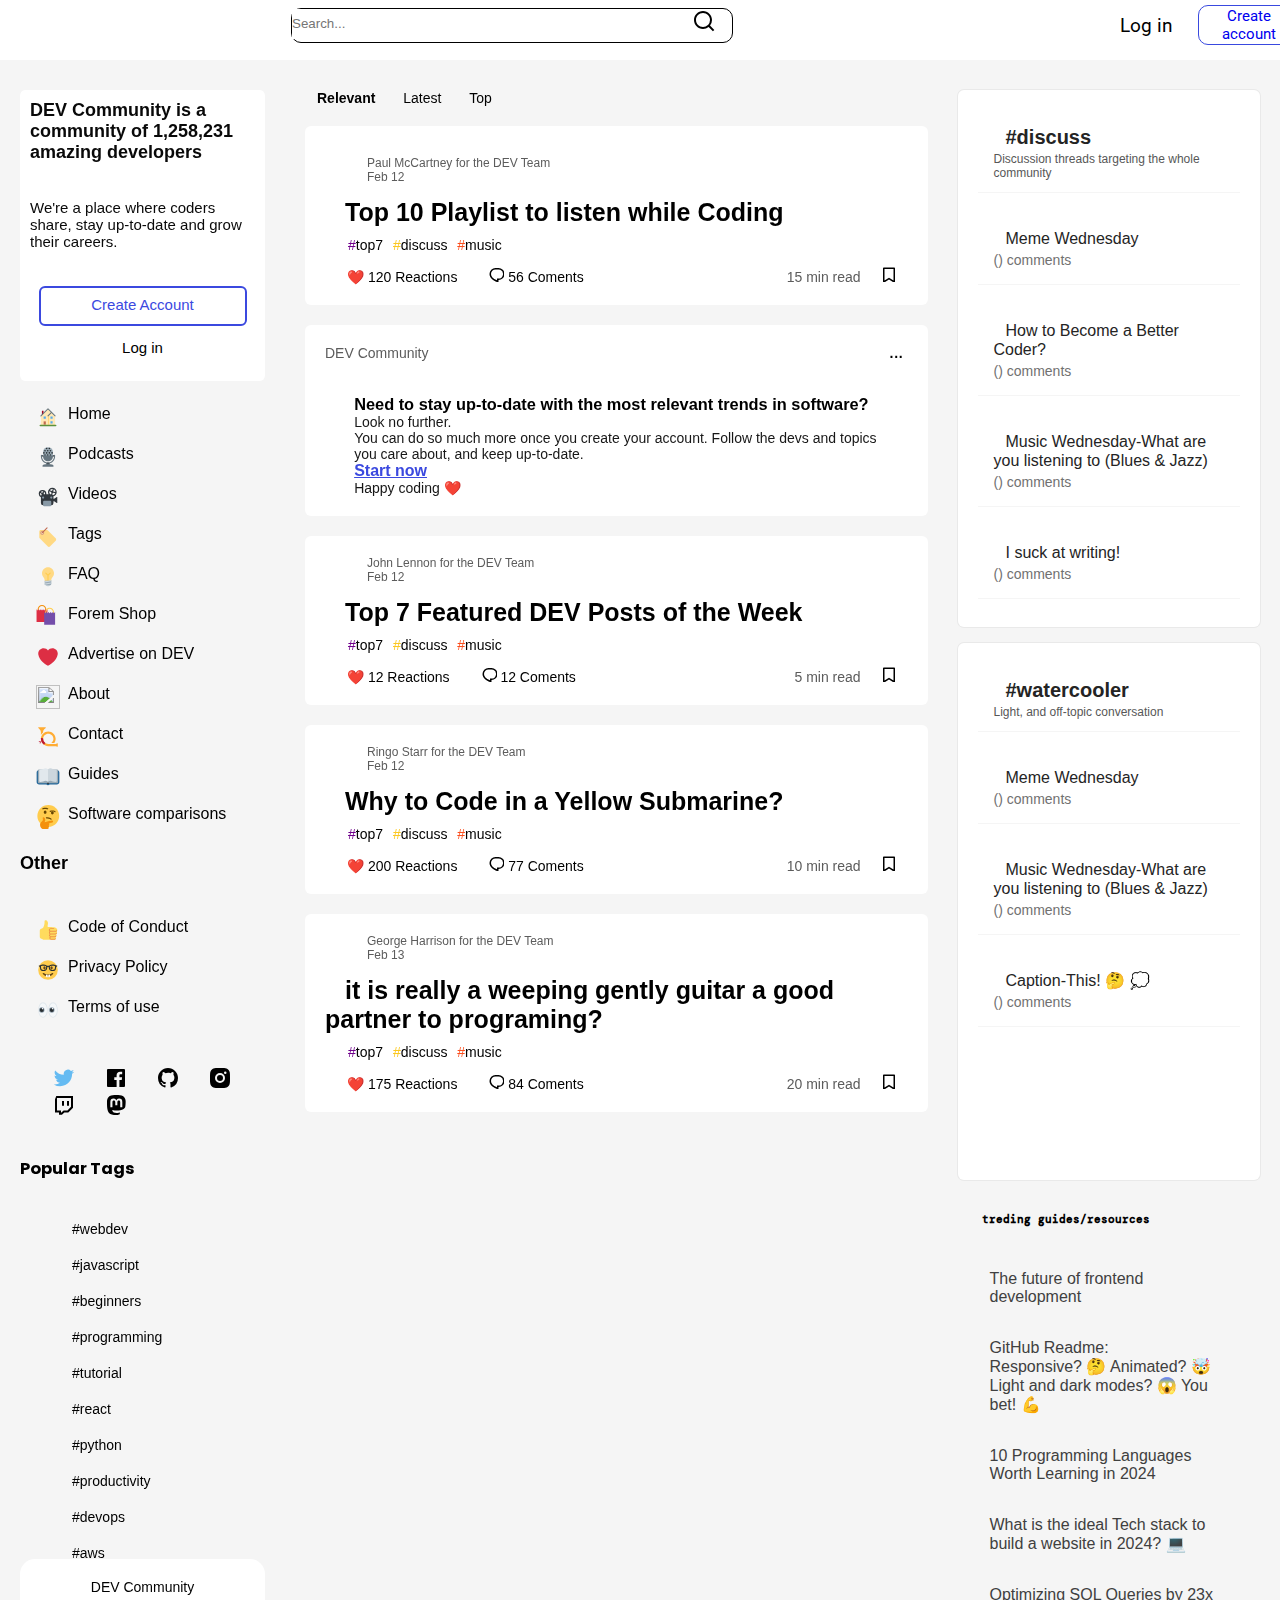
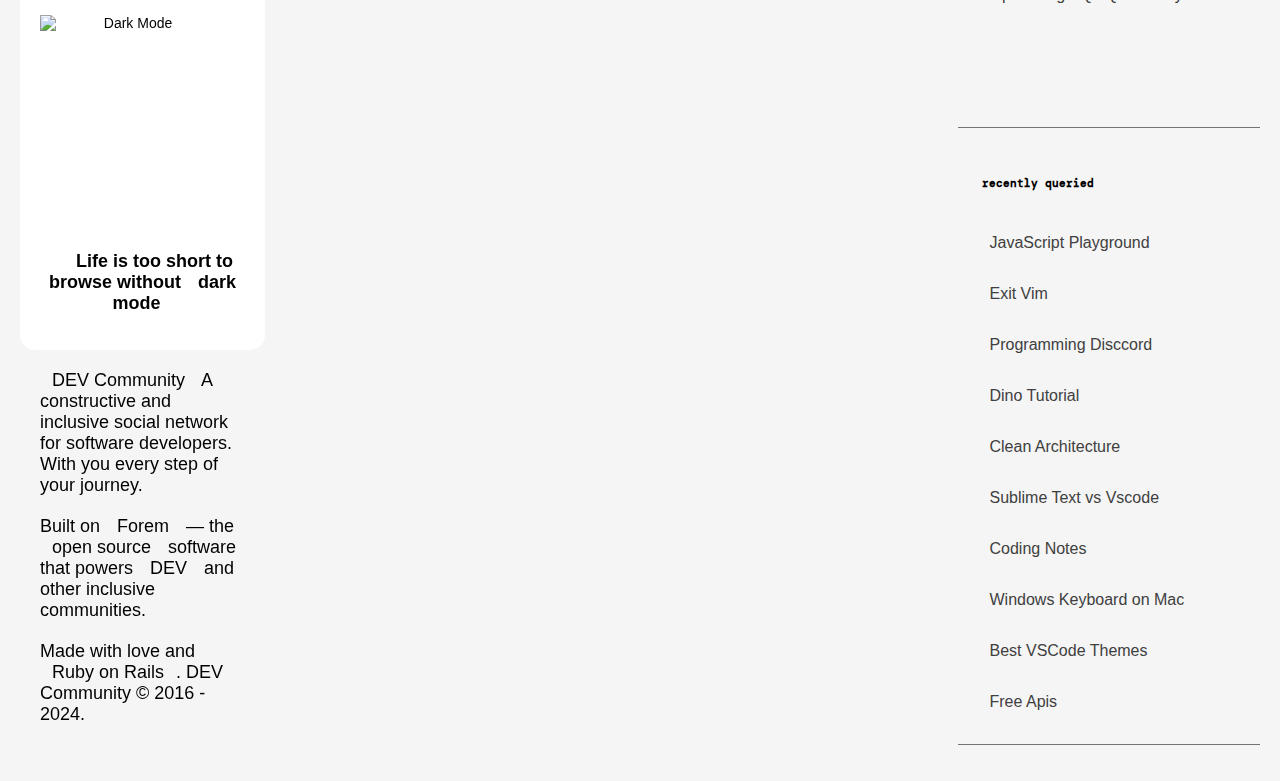
==== commit 58a7b81e: "estructura con responsividad" ====
--- a/index.html
+++ b/index.html
@@ -3,169 +3,782 @@
 <head>
     <meta charset="UTF-8">
     <meta name="viewport" content="width=device-width, initial-scale=1.0">
-    <link rel="stylesheet" href="./sass/main.scss">
     <link rel="stylesheet" href="./css/main.css">
+    <title>Dev.to</title>
     <link href="https://fonts.googleapis.com/css2?family=Material+Symbols+Outlined" rel="stylesheet" />
-        <title>Document</title>
 </head>
 <body>
-    <header>
-        <nav> <!--Gio-->
-            <h1>Barra de navegacion y busqueda</h1>
-        </nav>
-    </header>
-    <main>
-        <aside id="izquierda"> <!--Joseph-->
-            <div class="cuadro">
-            <h1>DEV Community is a community of 1,256,955 amazing developers</h1>
-            <p>We're a place where coders share, stay up-to-date and grow their careers.</p>
-              <button class="btn1">Create account</button>
-              <br>
-              <br>
-              <button class="btn2">Log in</button>
-              </div>
-            <div class="tags">
-              <ul class="container">
-                <li class="sidebar">
-                    <button href="#" class="botones">
-                      <span class="material-symbols-outlined">Home</span>
-                        Home
-                      </button>
-                    </a>
-                </li>
-                <li class="sidebar">
-                    <a href="#">
-                      <span class="material-symbols-outlined">
-                      library_books </span>
-                        <h6>Reading List</h6>
-                    </a>
-                </li>
-                <li class="sidebar">
+  <header class="cabeza">
+    <nav class="nav-container">
+      <ul class="left-sideNav">
+        <li class="logo">
+          <a href="https://dev.to/">
+            <img
+              class="imagenLogo"
+              src="https://dev-to-uploads.s3.amazonaws.com/uploads/logos/resized_logo_UQww2soKuUsjaOGNB38o.png"
+              alt=""
+            />
+          </a>
+        </li>
+        <li class="container-busqueda">
+          <form action="get" action="/search" accept-charset="UTF-8">
+            <div class="campoBusqueda">
+              <input
+                type="text"
+                placeholder="Search..."
+                class="inputbusqueda"
+              />
+              <button type="submit" class="butonBusqueda">
+                <svg xmlns="http://www.w3.org/2000/svg" focusable="false">
+                  <path
+                    d="m18.031 16.617 4.283 4.282-1.415 1.415-4.282-4.283A8.96 8.96 0 0 1 11 20c-4.968 0-9-4.032-9-9s4.032-9 9-9 9 4.032 9 9a8.96 8.96 0 0 1-1.969 5.617zm-2.006-.742A6.977 6.977 0 0 0 18 11c0-3.868-3.133-7-7-7-3.868 0-7 3.132-7 7 0 3.867 3.132 7 7 7a6.977 6.977 0 0 0 4.875-1.975l.15-.15z"
+                  ></path>
+                </svg>
+              </button>
+            </div>
+          </form>
+        </li>
+      </ul>
+      <ul class="right-sideNav">
+        <li class="login">
+          <a
+            href="https://dev.to/#:~:text=Search...-,Log%20in,-Create%20account"
+          >
+            Log in
+          </a>
+        </li>
+        <li class="createAccount">
+          <a
+            href="https://dev.to/#:~:text=Log%20in-,Create%20account,-DEV%20Community"
+          >
+            Create account</a
+          >
+        </li>
+      </ul>
+    </nav>
+  </header>
+    <main class="estructura">
+      <aside class="izquierda"> <!--Joseph-->
+        <header class="header">
+          <section class="seccion1">
+          <h2 class="titulo1">DEV Community is a community of 1,258,231 amazing developers</h2>
+          <p class="parrafo1">We're a place where coders share, stay up-to-date and grow their careers.
+          </p>
+          <button class="btn1">Create Account</button>
+        
+          <button class="btn2">Log in</button>
+          </section>
+          <section class="seccionLista1">
+          <ul class="liststyle">
+          <li>
+        <a href="#" class="icons">
+          <span class="textIcons">
+            <svg xmlns="http://www.w3.org/2000/svg" viewBox="0 0 44 44" width="24" height="24">
+        <g class="nc-icon-wrapper">
+            <path fill="#A0041E" d="M13.344 18.702h-2a.5.5 0 01-.5-.5v-7a.5.5 0 01.5-.5h2a.5.5 0 01.5.5v7a.5.5 0 01-.5.5z"></path>
+            <path fill="#FFE8B6" d="M9 20L22 7l13 13v17H9z"></path>
+            <path fill="#FFCC4D" d="M22 20h1v16h-1z"></path>
+            <path fill="#66757F" d="M35 21a.997.997 0 01-.707-.293L22 8.414 9.707 20.707a1 1 0 11-1.414-1.414l13-13a.999.999 0 011.414 0l13 13A.999.999 0 0135 21z"></path>
+            <path fill="#66757F" d="M22 21a.999.999 0 01-.707-1.707l6.5-6.5a1 1 0 111.414 1.414l-6.5 6.5A.997.997 0 0122 21z"></path>
+            <path fill="#C1694F" d="M14 30h4v6h-4z"></path>
+            <path fill="#55ACEE" d="M14 21h4v4h-4zm12.5 0h4v4h-4zm0 9h4v4h-4z"></path>
+            <path fill="#5C913B" d="M37.5 37.5A1.5 1.5 0 0136 39H8a1.5 1.5 0 010-3h28a1.5 1.5 0 011.5 1.5z"></path>
+        </g>
+    </svg>
+          </span>
+          Home
+        </a>
+      </li>
+      <li>
+        <a href="#" class="icons">
+          <span class="textIcons">
+            <svg xmlns="http://www.w3.org/2000/svg" viewBox="0 0 44 44" width="24" height="24">
+        <g class="nc-icon-wrapper">
+            <path fill="#292F33" d="M10 19h24v2H10zm15 15c0 2.208-.792 4-3 4-2.209 0-3-1.792-3-4s.791-2 3-2c2.208 0 3-.208 3 2z"></path>
+            <path fill="#66757F" d="M22 35c-6.627 0-10 1.343-10 3v2h20v-2c0-1.657-3.373-3-10-3z"></path>
+            <path fill="#99AAB5" d="M22 4a9 9 0 00-9 9v7h18v-7a9 9 0 00-9-9z"></path>
+            <g fill="#292F33" transform="translate(4 4)">
+                <circle cx="15.5" cy="2.5" r="1.5"></circle>
+                <circle cx="20.5" cy="2.5" r="1.5"></circle>
+                <circle cx="17.5" cy="6.5" r="1.5"></circle>
+                <circle cx="22.5" cy="6.5" r="1.5"></circle>
+                <circle cx="12.5" cy="6.5" r="1.5"></circle>
+                <circle cx="15.5" cy="10.5" r="1.5"></circle>
+                <circle cx="10.5" cy="10.5" r="1.5"></circle>
+                <circle cx="20.5" cy="10.5" r="1.5"></circle>
+                <circle cx="25.5" cy="10.5" r="1.5"></circle>
+                <circle cx="17.5" cy="14.5" r="1.5"></circle>
+                <circle cx="22.5" cy="14.5" r="1.5"></circle>
+                <circle cx="12.5" cy="14.5" r="1.5"></circle>
+            </g>
+            <path fill="#66757F" d="M13 19.062V21c0 4.971 4.029 9 9 9s9-4.029 9-9v-1.938H13z"></path>
+            <path fill="#66757F" d="M34 18a1 1 0 00-1 1v2c0 6.074-4.925 11-11 11s-11-4.926-11-11v-2a1 1 0 00-2 0v2c0 7.18 5.82 13 13 13s13-5.82 13-13v-2a1 1 0 00-1-1z"></path>
+        </g>
+    </svg>
+          </span>
+          Podcasts
+        </a>
+      </li>
+      <li>
+        <a href="#" class="icons">
+          <span class="textIcons">
+            <svg xmlns="http://www.w3.org/2000/svg" viewBox="0 0 44 44" width="24" height="24">
+        <g transform="translate(4 4)">
+            <path fill="#31373D" d="M34.074 18l-4.832 3H28v-4c0-.088-.02-.169-.026-.256C31.436 15.864 34 12.735 34 9a8 8 0 00-16.001 0c0 1.463.412 2.822 1.099 4H14.92c.047-.328.08-.66.08-1a7 7 0 10-14 0 6.995 6.995 0 004 6.317V29a4 4 0 004 4h15a4 4 0 004-4v-3h1.242l4.832 3H35V18h-.926zM28.727 3.977a5.713 5.713 0 012.984 4.961L28.18 8.35a2.276 2.276 0 00-.583-.982l1.13-3.391zm-.9 6.342l3.552.592a5.713 5.713 0 01-4.214 3.669 3.985 3.985 0 00-1.392-1.148l.625-2.19a2.425 2.425 0 001.429-.923zM26 3.285c.282 0 .557.027.828.067l-1.131 3.392c-.404.054-.772.21-1.081.446L21.42 5.592A5.703 5.703 0 0126 3.285zM20.285 9c0-.563.085-1.106.236-1.62l3.194 1.597-.002.023c0 .657.313 1.245.771 1.662L23.816 13h-1.871a5.665 5.665 0 01-1.66-4zm-9.088-.385A4.64 4.64 0 0112.667 12c0 .344-.043.677-.113 1H10.1c.145-.304.233-.641.233-1a2.32 2.32 0 00-.392-1.292l1.256-2.093zM8 7.333c.519 0 1.01.105 1.476.261L8.22 9.688c-.073-.007-.145-.022-.22-.022a2.32 2.32 0 00-1.292.392L4.615 8.803A4.64 4.64 0 018 7.333zM3.333 12c0-.519.105-1.01.261-1.477l2.095 1.257c-.007.073-.022.144-.022.22 0 .75.36 1.41.91 1.837a3.987 3.987 0 00-1.353 1.895C4.083 14.881 3.333 13.533 3.333 12z"></path>
+            <circle fill="#8899A6" cx="24" cy="19" r="2"></circle>
+            <circle fill="#8899A6" cx="9" cy="19" r="2"></circle>
+            <path fill="#8899A6" d="M24 27a2 2 0 00-2-2H11a2 2 0 00-2 2v6a2 2 0 002 2h11a2 2 0 002-2v-6z"></path>
+        </g>
+    </svg>
+    
+          </span>
+          Videos
+        </a>
+      </li>
+      <li>
+        <a href="#" class="icons">
+          <span class="textIcons">
+            <svg xmlns="http://www.w3.org/2000/svg" viewBox="0 0 44 44" width="24" height="24">
+        <g>
+            <path fill="#FFD983" d="M36.017 24.181L21.345 9.746C20.687 9.087 19.823 9 18.96 9H8.883C7.029 9 6 10.029 6 11.883v10.082c0 .861.089 1.723.746 2.38L21.3 39.017a3.287 3.287 0 004.688 0l10.059-10.088c1.31-1.312 1.28-3.438-.03-4.748zm-23.596-8.76a1.497 1.497 0 11-2.118-2.117 1.497 1.497 0 012.118 2.117z"></path>
+            <path fill="#D99E82" d="M13.952 11.772a3.66 3.66 0 00-5.179 0 3.663 3.663 0 105.18 5.18 3.664 3.664 0 00-.001-5.18zm-1.53 3.65a1.499 1.499 0 11-2.119-2.12 1.499 1.499 0 012.119 2.12z"></path>
+            <path fill="#C1694F" d="M12.507 14.501a1 1 0 11-1.415-1.414l8.485-8.485a1 1 0 111.415 1.414l-8.485 8.485z"></path>
+        </g>
+    </svg>
+          </span>
+          Tags
+        </a>
+      </li>
+      <li>
+        <a href="#" class="icons">
+          <span class="textIcons">
+            <svg xmlns="http://www.w3.org/2000/svg" viewBox="0 0 44 44" width="24" height="24">
+        <g>
+            <path fill="#FFD983" d="M33 15.06c0 6.439-5 7.439-5 13.44 0 3.098-3.123 3.359-5.5 3.359-2.053 0-6.586-.779-6.586-3.361C15.914 22.5 11 21.5 11 15.06c0-6.031 5.285-10.92 11.083-10.92C27.883 4.14 33 9.029 33 15.06z"></path>
+            <path fill="#CCD6DD" d="M26.167 36.5c0 .828-2.234 2.5-4.167 2.5-1.933 0-4.167-1.672-4.167-2.5 0-.828 2.233-.5 4.167-.5 1.933 0 4.167-.328 4.167.5z"></path>
+            <path fill="#FFCC4D" d="M26.707 14.293a.999.999 0 00-1.414 0L22 17.586l-3.293-3.293a1 1 0 10-1.414 1.414L21 19.414V30a1 1 0 102 0V19.414l3.707-3.707a.999.999 0 000-1.414z"></path>
+            <path fill="#99AAB5" d="M28 35a2 2 0 01-2 2h-8a2 2 0 01-2-2v-6h12v6z"></path>
+            <path fill="#CCD6DD" d="M15.999 36a1 1 0 01-.163-1.986l12-2a.994.994 0 011.15.822.999.999 0 01-.822 1.15l-12 2a.927.927 0 01-.165.014zm0-4a1 1 0 01-.163-1.986l12-2a.995.995 0 011.15.822.999.999 0 01-.822 1.15l-12 2a.927.927 0 01-.165.014z"></path>
+        </g>
+    </svg>
+          </span>
+          FAQ
+        </a>
+      </li>
+      <li>
+        <a href="#" class="icons">
+          <span class="textIcons">
+            <svg xmlns="http://www.w3.org/2000/svg" viewBox="0 0 44 44" width="24" height="24">
+              <g>
+                  <path fill="#F4900C" d="M11 0C6.582 0 3 3.582 3 8v8h2V8c0-3.313 2.687-6 6-6 3.314 0 6 2.687 6 6v8h2V8c0-4.418-3.582-8-8-8z"></path><path fill="#DD2E44" d="M1 8l2 2 2-2 2 2 2-2 2 2 2-2 2 2 2-2 2 2 2-2v23H1z"></path><path fill="#FFCC4D" d="M25 5c-4.418 0-8 3.582-8 8v8h2v-8c0-3.314 2.688-6 6-6 3.315 0 6 2.686 6 6v8h2v-8c0-4.418-3.582-8-8-8z"></path><path fill="#744EAA" d="M15 13l2 2 2-2 2 2 2-2 2 2 2-2 2 2 2-2 2 2 2-2v23H15z"></path> 
+              </g>
+          </svg>
+          </span>
+          Forem Shop
+        </a>
+      </li>
+      <li>
+        <a href="#" class="icons">
+          <span class="textIcons">
+            <svg xmlns="http://www.w3.org/2000/svg" viewBox="0 0 44 44" width="24" height="24">
+        <path fill="#DD2E44" d="M39.885 15.833c0-5.45-4.418-9.868-9.867-9.868-3.308 0-6.227 1.633-8.018 4.129-1.791-2.496-4.71-4.129-8.017-4.129-5.45 0-9.868 4.417-9.868 9.868 0 .772.098 1.52.266 2.241C5.751 26.587 15.216 35.568 22 38.034c6.783-2.466 16.249-11.447 17.617-19.959.17-.721.268-1.469.268-2.242z"></path>
+    </svg>
+    
+          </span>
+          Advertise on DEV
+        </a>
+      </li>
+      <li>
+        <a href="#" class="icons">
+          <span class="textIcons">
+            <img src="https://encrypted-tbn3.gstatic.com/images?q=tbn:ANd9GcT-b9vRVvXR4Y4_ah0vg4AHhE6pvgBgayHaFt1GhcVUhpPgTBiG" width="24" height="24"    >
+          </span>
+          About
+        </a>
+      </li>
+      <li>
+        <a href="#" class="icons">
+          <span class="textIcons">
+            <svg xmlns="http://www.w3.org/2000/svg" viewBox="0 0 44 44" width="24" height="24">
+        <g>
+            <path fill="#FFAC33" d="M38.724 33.656c-1.239-.01-1.241 1.205-1.241 1.205H22.5c-5.246 0-9.5-4.254-9.5-9.5s4.254-9.5 9.5-9.5 9.5 4.254 9.5 9.5c0 3.062-1.6 5.897-3.852 7.633h5.434C35.022 30.849 36 28.139 36 25.361c0-7.456-6.045-13.5-13.5-13.5-7.456 0-13.5 6.044-13.5 13.5 0 7.455 6.044 13.5 13.5 13.5h14.982s-.003 1.127 1.241 1.139c1.238.012 1.228-1.245 1.228-1.245l.014-3.821s.001-1.267-1.241-1.278zM9 18.26a16.047 16.047 0 014-4.739V13c0-5 5-7 5-8s-1-1-1-1H5C4 4 4 5 4 5c0 1 5 3.333 5 7.69v5.57z"></path>
+            <path fill="#BE1931" d="M17.091 33.166a9.487 9.487 0 01-4.045-8.72l-3.977-.461c-.046.452-.069.911-.069 1.376 0 4.573 2.28 8.608 5.76 11.051l2.331-3.246z"></path>
+            <path fill="#BE1931" d="M10 29.924s-5.188-.812-5 1 5-1 5-1zm0 .312s-4.125 2.688-2.938 3.75S10 30.236 10 30.236z"></path>
+        </g>
+    </svg>
+          </span>
+          Contact
+        </a>
+      </li>
+      <li>
+        <a href="#" class="icons">
+          <span class="textIcons">
+            <svg xmlns:svg="http://www.w3.org/2000/svg" xmlns="http://www.w3.org/2000/svg" version="1.1" viewBox="0 0 47.5 47.5"  width="24" height="24" xml:space="preserve"><defs id="defs6"><clipPath id="clipPath18"><path d="M 0,38 38,38 38,0 0,0 0,38 z" id="path20"></path></clipPath></defs><g transform="matrix(1.25,0,0,-1.25,0,47.5)" id="g12"><g id="g14"><g clip-path="url(#clipPath18)" id="g16"><g transform="translate(33,30)" id="g22"><path d="m 0,0 -28,0 c -2.209,0 -4,-1.791 -4,-4 l 0,-15 c 0,-2.209 1.791,-4 4,-4 l 11.416,0 c 0.52,-0.596 1.477,-1 2.584,-1 1.107,0 2.064,0.404 2.584,1 L 0,-23 c 2.209,0 4,1.791 4,4 L 4,-4 C 4,-1.791 2.209,0 0,0" id="path24" style="fill:#226699;fill-opacity:1;fill-rule:nonzero;stroke:none"></path></g><g transform="translate(21,10)" id="g26"><path d="m 0,0 c 0,-1.104 -0.896,-2 -2,-2 -1.104,0 -2,0.896 -2,2 l 0,18 c 0,1.104 0.896,2 2,2 1.104,0 2,-0.896 2,-2 L 0,0 z" id="path28" style="fill:#292f33;fill-opacity:1;fill-rule:nonzero;stroke:none"></path></g><g transform="translate(19,11)" id="g30"><path d="m 0,0 c 0,-1.104 -0.896,-2 -2,-2 l -12,0 c -1.104,0 -2,0.896 -2,2 l 0,18 c 0,1.104 0.896,2 2,2 l 12,0 c 1.104,0 2,-0.896 2,-2 L 0,0 z" id="path32" style="fill:#99aab5;fill-opacity:1;fill-rule:nonzero;stroke:none"></path></g><g transform="translate(19,11)" id="g34"><path d="m 0,0 c -0.999,1.998 -3.657,2 -4,2 -2,0 -5,-2 -8,-2 -1,0 -2,0.896 -2,2 l 0,16 c 0,1.104 1,2 2,2 3.255,0 6,2 8,2 3,0 4,-1.896 4,-3 L 0,0 z" id="path36" style="fill:#e1e8ed;fill-opacity:1;fill-rule:nonzero;stroke:none"></path></g><g transform="translate(35,11)" id="g38"><path d="m 0,0 c 0,-1.104 -0.896,-2 -2,-2 l -12,0 c -1.104,0 -2,0.896 -2,2 l 0,18 c 0,1.104 0.896,2 2,2 l 12,0 c 1.104,0 2,-0.896 2,-2 L 0,0 z" id="path40" style="fill:#99aab5;fill-opacity:1;fill-rule:nonzero;stroke:none"></path></g><g transform="translate(19,11)" id="g42"><path d="m 0,0 c 0.999,1.998 3.657,2 4,2 2,0 5,-2 8,-2 1,0 2,0.896 2,2 l 0,16 c 0,1.104 -1,2 -2,2 C 8.744,20 6,22 4,22 1,22 0,20.104 0,19 L 0,0 z" id="path44" style="fill:#ccd6dd;fill-opacity:1;fill-rule:nonzero;stroke:none"></path></g></g></g></g></svg>
+          </span>
+          Guides
+        </a>
+      </li>
+      <li>
+        <a href="#" class="icons">
+          <span class="textIcons">
+            <svg xmlns:dc="http://purl.org/dc/elements/1.1/" xmlns:cc="http://creativecommons.org/ns#" xmlns:rdf="http://www.w3.org/1999/02/22-rdf-syntax-ns#" xmlns:svg="http://www.w3.org/2000/svg" xmlns="http://www.w3.org/2000/svg" viewBox="0 0 44 44" style="enable-background:new 0 0 44 44;" xml:space="preserve" version="1.1 "width="24" height="24"><metadata id="metadata8"><rdf:rdf><cc:work rdf:about=""><dc:format>image/svg+xml</dc:format><dc:type rdf:resource="http://purl.org/dc/dcmitype/StillImage"></dc:type></cc:work></rdf:rdf></metadata><defs id="defs6"><clipPath id="clipPath16" clipPathUnits="userSpaceOnUse"><path id="path18" d="M 0,36 36,36 36,0 0,0 0,36 Z"></path></clipPath></defs><g transform="matrix(1.25,0,0,-1.25,0,45)" id="g10"><g id="g12"><g clip-path="url(#clipPath16)" id="g14"><g transform="translate(2,20)" id="g20"><path id="path22" style="fill:#ffcc4d;fill-opacity:1;fill-rule:nonzero;stroke:none" d="m 0,0 c 0,-8.837 7.164,-16 16,-16 8.837,0 16,7.163 16,16 C 32,8.836 24.837,16 16,16 7.164,16 0,8.836 0,0"></path></g><g transform="translate(15.4063,25.5)" id="g24"><path id="path26" style="fill:#664500;fill-opacity:1;fill-rule:nonzero;stroke:none" d="m 0,0 c 0,-1.381 -0.896,-2.5 -2,-2.5 -1.104,0 -2,1.119 -2,2.5 0,1.38 0.896,2.5 2,2.5 1.104,0 2,-1.12 2,-2.5"></path></g><g transform="translate(26,24.5)" id="g28"><path id="path30" style="fill:#664500;fill-opacity:1;fill-rule:nonzero;stroke:none" d="m 0,0 c 0,-1.381 -0.895,-2.5 -2,-2.5 -1.104,0 -2,1.119 -2,2.5 0,1.38 0.896,2.5 2,2.5 1.105,0 2,-1.12 2,-2.5"></path></g><g transform="translate(9.6709,29.667)" id="g32"><path id="path34" style="fill:#664500;fill-opacity:1;fill-rule:nonzero;stroke:none" d="M 0,0 C -0.164,0.087 -0.303,0.223 -0.391,0.398 -0.607,0.827 -0.431,1.325 0.002,1.511 4.268,3.341 7.701,1.554 7.845,1.477 8.278,1.246 8.453,0.729 8.236,0.323 8.02,-0.082 7.496,-0.223 7.063,0.005 6.94,0.069 4.231,1.437 0.785,-0.042 0.528,-0.151 0.238,-0.127 0,0"></path></g><g transform="translate(14.7427,16.4277)" id="g36"><path id="path38" style="fill:#664500;fill-opacity:1;fill-rule:nonzero;stroke:none" d="M 0,0 C -0.136,0.127 -0.236,0.293 -0.276,0.486 -0.375,0.955 -0.078,1.392 0.389,1.46 4.981,2.138 7.841,-0.469 7.962,-0.58 8.322,-0.914 8.357,-1.457 8.044,-1.795 7.732,-2.131 7.189,-2.133 6.83,-1.801 6.726,-1.709 4.458,0.307 0.748,-0.24 0.471,-0.281 0.197,-0.184 0,0"></path></g><g transform="translate(20.4307,25.917)" id="g40"><path id="path42" style="fill:#664500;fill-opacity:1;fill-rule:nonzero;stroke:none" d="M 0,0 C -0.156,0.098 -0.286,0.243 -0.362,0.424 -0.549,0.866 -0.339,1.352 0.105,1.508 4.486,3.044 7.79,1.028 7.929,0.941 8.344,0.681 8.483,0.154 8.24,-0.237 7.998,-0.627 7.464,-0.732 7.049,-0.475 6.929,-0.402 4.321,1.146 0.782,-0.095 0.518,-0.187 0.23,-0.143 0,0"></path></g><g transform="translate(17.2764,0.8682)" id="g44"><path id="path46" style="fill:#f4900c;fill-opacity:1;fill-rule:nonzero;stroke:none" d="m 0,0 c 0,0 1.265,0.411 1.429,1.352 0.173,0.971 -0.624,1.167 -0.624,1.167 0,0 1.041,0.208 1.172,1.376 0.123,1.1 -0.862,1.363 -0.862,1.363 0,0 0.97,0.4 1.016,1.539 0.038,0.959 -0.995,1.428 -0.995,1.428 0,0 5.038,1.22 5.555,1.34 0.516,0.121 1.321,0.616 1.07,1.695 -0.249,1.08 -1.204,1.118 -1.698,1.003 -0.494,-0.116 -6.744,-1.567 -8.9,-2.069 -0.23,-0.053 -1.308,-0.302 -1.439,-0.334 -0.54,-0.127 -0.785,0.111 -0.405,0.512 0.509,0.536 0.833,1.129 0.947,2.113 0.119,1.036 -0.232,2.314 -0.433,2.809 -0.374,0.921 -1.005,1.649 -1.734,1.899 -1.138,0.39 -1.946,-0.321 -1.542,-1.561 0.604,-1.855 0.209,-3.375 -0.833,-4.293 -2.449,-2.157 -3.589,-3.695 -2.83,-6.973 0.827,-3.575 4.377,-5.876 7.952,-5.048 C -2.965,-0.64 0,0 0,0"></path></g></g></g></g></svg>
+          </span>
+          Software comparisons
+        </a>
+      </li>
+          </ul>
+          </section>
+          <section class="seccionLista2">
+          <h2 class="titulo1">Other</h2>
+          <ul class="liststyle">
+              <li>
+          <a href="#" class="icons">
+            <span class="textIcons">
+              <svg xmlns="http://www.w3.org/2000/svg" viewBox="0 0 44 44" width="24" height="24">
+          <g>
+              <path fill="#FFDB5E" d="M38.956 21.916c0-.503-.12-.975-.321-1.404-1.341-4.326-7.619-4.01-16.549-4.221-1.493-.035-.639-1.798-.115-5.668.341-2.517-1.282-6.382-4.01-6.382-4.498 0-.171 3.548-4.148 12.322-2.125 4.688-6.875 2.062-6.875 6.771v10.719c0 1.833.18 3.595 2.758 3.885 2.499.281 1.937 2.062 5.542 2.062h18.044a3.337 3.337 0 003.333-3.334c0-.762-.267-1.456-.698-2.018 1.02-.571 1.72-1.649 1.72-2.899 0-.76-.266-1.454-.696-2.015 1.023-.57 1.725-1.649 1.725-2.901 0-.909-.368-1.733-.961-2.336a3.311 3.311 0 001.251-2.581z"></path>
+              <path fill="#EE9547" d="M27.02 25.249h8.604c1.17 0 2.268-.626 2.866-1.633a.876.876 0 00-1.506-.892 1.588 1.588 0 01-1.361.775h-8.81c-.873 0-1.583-.71-1.583-1.583s.71-1.583 1.583-1.583H32.7a.875.875 0 000-1.75h-5.888a3.337 3.337 0 00-3.333 3.333c0 1.025.475 1.932 1.205 2.544a3.32 3.32 0 00-.998 2.373c0 1.028.478 1.938 1.212 2.549a3.318 3.318 0 00.419 5.08 3.305 3.305 0 00-.852 2.204 3.337 3.337 0 003.333 3.333h5.484a3.35 3.35 0 002.867-1.632.875.875 0 00-1.504-.894 1.594 1.594 0 01-1.363.776h-5.484c-.873 0-1.583-.71-1.583-1.583s.71-1.583 1.583-1.583h6.506a3.35 3.35 0 002.867-1.633.875.875 0 10-1.504-.894 1.572 1.572 0 01-1.363.777h-7.063a1.585 1.585 0 010-3.167h8.091a3.35 3.35 0 002.867-1.632.875.875 0 00-1.504-.894 1.573 1.573 0 01-1.363.776H27.02a1.585 1.585 0 010-3.167z"></path>
+          </g>
+      </svg>
+      
+            </span>
+            Code of Conduct
+          </a>
+        </li>
+        <li>
+          <a href="#" class="icons">
+            <span class="textIcons">
+              <svg xmlns="http://www.w3.org/2000/svg" viewBox="0 0 44 44" width="24" height="24">
+          <g transform="translate(4 4)">
+              <circle fill="#FFCC4D" cx="18" cy="18" r="18"></circle>
+              <path fill="#664500" d="M27.335 23.629a.501.501 0 00-.635-.029c-.039.029-3.922 2.9-8.7 2.9-4.766 0-8.662-2.871-8.7-2.9a.5.5 0 10-.729.657C8.7 24.472 11.788 29.5 18 29.5s9.301-5.028 9.429-5.243a.499.499 0 00-.094-.628z"></path>
+              <path fill="#65471B" d="M18 26.591c-.148 0-.291-.011-.438-.016v4.516h.875v-4.517c-.145.005-.289.017-.437.017z"></path>
+              <path fill="#FFF" d="M22 26c.016-.004-1.45.378-2.446.486-.366.042-.737.076-1.117.089v4.517H20c1.1 0 2-.9 2-2V26zm-8 0c-.016-.004 1.45.378 2.446.486.366.042.737.076 1.117.089v4.517H16c-1.1 0-2-.9-2-2V26z"></path>
+              <path fill="#65471B" d="M27.335 23.629a.501.501 0 00-.635-.029c-.03.022-2.259 1.668-5.411 2.47-.443.113-1.864.43-3.286.431-1.424 0-2.849-.318-3.292-.431-3.152-.802-5.381-2.448-5.411-2.47a.501.501 0 00-.729.657c.097.162 1.885 3.067 5.429 4.481v-1.829c-.016-.004 1.45.378 2.446.486.366.042.737.076 1.117.089.146.005.289.016.437.016.148 0 .291-.011.438-.016.38-.013.751-.046 1.117-.089.996-.108 2.462-.49 2.446-.486v1.829c3.544-1.414 5.332-4.319 5.429-4.481a.5.5 0 00-.095-.628zm-.711-9.605c0 1.714-.938 3.104-2.096 3.104-1.157 0-2.096-1.39-2.096-3.104s.938-3.104 2.096-3.104c1.158 0 2.096 1.39 2.096 3.104zm-17.167 0c0 1.714.938 3.104 2.096 3.104 1.157 0 2.096-1.39 2.096-3.104s-.938-3.104-2.096-3.104c-1.158 0-2.096 1.39-2.096 3.104z"></path>
+              <path fill="#292F33" d="M34.808 9.627c-.171-.166-1.267.274-2.376-.291-2.288-1.166-8.07-2.291-11.834.376-.403.285-2.087.333-2.558.313-.471.021-2.155-.027-2.558-.313-3.763-2.667-9.545-1.542-11.833-.376-1.109.565-2.205.125-2.376.291-.247.239-.247 1.196.001 1.436.246.239 1.477.515 1.722 1.232.247.718.249 4.958 2.213 6.424 1.839 1.372 6.129 1.785 8.848.238 2.372-1.349 2.289-4.189 2.724-5.881.155-.603.592-.907 1.26-.907s1.105.304 1.26.907c.435 1.691.351 4.532 2.724 5.881 2.719 1.546 7.009 1.133 8.847-.238 1.965-1.465 1.967-5.706 2.213-6.424.245-.717 1.476-.994 1.722-1.232.248-.24.249-1.197.001-1.436zm-20.194 3.65c-.077 1.105-.274 3.227-1.597 3.98-.811.462-1.868.743-2.974.743h-.001c-1.225 0-2.923-.347-3.587-.842-.83-.619-1.146-3.167-1.265-4.12-.076-.607-.28-2.09.388-2.318 1.06-.361 2.539-.643 4.052-.643.693 0 3.021.043 4.155.741 1.005.617.872 1.851.829 2.459zm16.278-.253c-.119.954-.435 3.515-1.265 4.134-.664.495-2.362.842-3.587.842h-.001c-1.107 0-2.163-.281-2.975-.743-1.323-.752-1.52-2.861-1.597-3.966-.042-.608-.176-1.851.829-2.468 1.135-.698 3.462-.746 4.155-.746 1.513 0 2.991.277 4.052.638.668.228.465 1.702.389 2.309z"></path>
+          </g>
+      </svg>
+      
+            </span>
+            Privacy Policy
+          </a>
+        </li>
+        <li>
+          <a href="#" class="icons">
+            <span class="textIcons">
+              <svg xmlns="http://www.w3.org/2000/svg" viewBox="0 0 44 44" width="24" height="24">
+          <g transform="translate(4 4)">
+              <ellipse fill="#F5F8FA" cx="8.828" cy="18" rx="7.953" ry="13.281"></ellipse>
+              <path fill="#E1E8ED" d="M8.828 32.031C3.948 32.031.125 25.868.125 18S3.948 3.969 8.828 3.969 17.531 10.132 17.531 18s-3.823 14.031-8.703 14.031zm0-26.562C4.856 5.469 1.625 11.09 1.625 18s3.231 12.531 7.203 12.531S16.031 24.91 16.031 18 12.8 5.469 8.828 5.469z"></path>
+              <circle fill="#8899A6" cx="6.594" cy="18" r="4.96"></circle>
+              <circle fill="#292F33" cx="6.594" cy="18" r="3.565"></circle>
+              <circle fill="#F5F8FA" cx="7.911" cy="15.443" r="1.426"></circle>
+              <ellipse fill="#F5F8FA" cx="27.234" cy="18" rx="7.953" ry="13.281"></ellipse>
+              <path fill="#E1E8ED" d="M27.234 32.031c-4.88 0-8.703-6.163-8.703-14.031s3.823-14.031 8.703-14.031S35.938 10.132 35.938 18s-3.824 14.031-8.704 14.031zm0-26.562c-3.972 0-7.203 5.622-7.203 12.531 0 6.91 3.231 12.531 7.203 12.531S34.438 24.91 34.438 18 31.206 5.469 27.234 5.469z"></path>
+              <circle fill="#8899A6" cx="25" cy="18" r="4.96"></circle>
+              <circle fill="#292F33" cx="25" cy="18" r="3.565"></circle>
+              <circle fill="#F5F8FA" cx="26.317" cy="15.443" r="1.426"></circle>
+          </g>
+      </svg>
+            </span>
+            Terms of use
+          </a>
+        </li>
+          </ul>
+          </section>
+          <section class="socialMedia">
+          <div>
+              <a href="https://twitter.com/thepracticaldev">
+              <svg xmlns="http://www.w3.org/2000/svg" width="24" height="24" viewBox="0 0 24 24" role="img" aria-labelledby="atrdkg4m51rf4c9o37q027vwgalapkzh" class="crayons-icon c-link__icon"><title id="atrdkg4m51rf4c9o37q027vwgalapkzh">Twitter</title>
+              <path d="M22.162 5.656a8.383 8.383 0 01-2.402.658A4.196 4.196 0 0021.6 4c-.82.488-1.719.83-2.656 1.015a4.182 4.182 0 00-7.126 3.814 11.874 11.874 0 01-8.62-4.37 4.168 4.168 0 00-.566 2.103c0 1.45.738 2.731 1.86 3.481a4.168 4.168 0 01-1.894-.523v.052a4.185 4.185 0 003.355 4.101 4.211 4.211 0 01-1.89.072A4.185 4.185 0 007.97 16.65a8.395 8.395 0 01-6.191 1.732 11.83 11.83 0 006.41 1.88c7.693 0 11.9-6.373 11.9-11.9 0-.18-.005-.362-.013-.54a8.495 8.495 0 002.087-2.165l-.001-.001z" fill="#65bbf2"></path>
+          </svg>
+          
+            </a>
+            <a href="https://facebook.com/thepracticaldev">
+              <svg xmlns="http://www.w3.org/2000/svg" width="24" height="24" viewBox="0 0 24 24" role="img" aria-labelledby="ap41ih3ae53rieeegvb0omc4y9exp7x3" class="crayons-icon c-link__icon"><title id="ap41ih3ae53rieeegvb0omc4y9exp7x3">Facebook</title>
+              <path d="M15.402 21v-6.966h2.333l.349-2.708h-2.682V9.598c0-.784.218-1.319 1.342-1.319h1.434V5.857a19.188 19.188 0 00-2.09-.107c-2.067 0-3.482 1.262-3.482 3.58v1.996h-2.338v2.708h2.338V21H4a1 1 0 01-1-1V4a1 1 0 011-1h16a1 1 0 011 1v16a1 1 0 01-1 1h-4.598z"></path>
+          </svg>
+          
+            </a>
+            <a href="https://github.com/forem">
+              <svg xmlns="http://www.w3.org/2000/svg" width="24" height="24" viewBox="0 0 24 24" role="img" aria-labelledby="amq5t25yfxc2bx1d402gznll561apzlb" class="crayons-icon c-link__icon"><title id="amq5t25yfxc2bx1d402gznll561apzlb">Github</title>
+              <path d="M12 2C6.475 2 2 6.475 2 12a9.994 9.994 0 006.838 9.488c.5.087.687-.213.687-.476 0-.237-.013-1.024-.013-1.862-2.512.463-3.162-.612-3.362-1.175-.113-.288-.6-1.175-1.025-1.413-.35-.187-.85-.65-.013-.662.788-.013 1.35.725 1.538 1.025.9 1.512 2.338 1.087 2.912.825.088-.65.35-1.087.638-1.337-2.225-.25-4.55-1.113-4.55-4.938 0-1.088.387-1.987 1.025-2.688-.1-.25-.45-1.275.1-2.65 0 0 .837-.262 2.75 1.026a9.28 9.28 0 012.5-.338c.85 0 1.7.112 2.5.337 1.912-1.3 2.75-1.024 2.75-1.024.55 1.375.2 2.4.1 2.65.637.7 1.025 1.587 1.025 2.687 0 3.838-2.337 4.688-4.562 4.938.362.312.675.912.675 1.85 0 1.337-.013 2.412-.013 2.75 0 .262.188.574.688.474A10.016 10.016 0 0022 12c0-5.525-4.475-10-10-10z"></path>
+          </svg>
+          
+            </a>
+            <a href="https://instagram.com/thepracticaldev">
+              <svg xmlns="http://www.w3.org/2000/svg" width="24" height="24" viewBox="0 0 24 24" role="img" aria-labelledby="ag28f1mh1k1jwk9k2ol5lei6eb2wvsst" class="crayons-icon c-link__icon"><title id="ag28f1mh1k1jwk9k2ol5lei6eb2wvsst">Instagram</title>
+              <path d="M12 2c2.717 0 3.056.01 4.122.06 1.065.05 1.79.217 2.428.465.66.254 1.216.598 1.772 1.153.509.5.902 1.105 1.153 1.772.247.637.415 1.363.465 2.428.047 1.066.06 1.405.06 4.122 0 2.717-.01 3.056-.06 4.122-.05 1.065-.218 1.79-.465 2.428a4.883 4.883 0 01-1.153 1.772c-.5.508-1.105.902-1.772 1.153-.637.247-1.363.415-2.428.465-1.066.047-1.405.06-4.122.06-2.717 0-3.056-.01-4.122-.06-1.065-.05-1.79-.218-2.428-.465a4.89 4.89 0 01-1.772-1.153 4.904 4.904 0 01-1.153-1.772c-.248-.637-.415-1.363-.465-2.428C2.013 15.056 2 14.717 2 12c0-2.717.01-3.056.06-4.122.05-1.066.217-1.79.465-2.428a4.88 4.88 0 011.153-1.772A4.897 4.897 0 015.45 2.525c.638-.248 1.362-.415 2.428-.465C8.944 2.013 9.283 2 12 2zm0 5a5 5 0 100 10 5 5 0 000-10zm6.5-.25a1.25 1.25 0 10-2.5 0 1.25 1.25 0 002.5 0zM12 9a3 3 0 110 6 3 3 0 010-6z"></path>
+          </svg>
+          
+            </a>
+            <a href="https://twitch.com/thepracticaldev">
+              <svg xmlns="http://www.w3.org/2000/svg" width="24" height="24" viewBox="0 0 24 24" role="img" aria-labelledby="am550mlgp03n06ubj7hyb7rhpw6sfxt6" class="crayons-icon c-link__icon"><title id="am550mlgp03n06ubj7hyb7rhpw6sfxt6">Twitch</title>
+              <path d="M4.3 3H21v11.7l-4.7 4.7h-3.9l-2.5 2.4H7v-2.4H3V6.2L4.3 3zM5 17.4h4v2.4h.095l2.5-2.4h3.877L19 13.872V5H5v12.4zM15 8h2v4.7h-2V8zm0 0h2v4.7h-2V8zm-5 0h2v4.7h-2V8z"></path>
+          </svg>
+          
+            </a>
+            <a href="https://fosstodon.org/@thepracticaldev">
+              <svg xmlns="http://www.w3.org/2000/svg" width="24" height="24" viewBox="0 0 24 24" role="img" aria-labelledby="a5eyrt1vozg3xq5b6ca23jiczut8gj4u" class="crayons-icon c-link__icon"><title id="a5eyrt1vozg3xq5b6ca23jiczut8gj4u">Mastodon</title>
+              <path d="M21.258 13.99c-.274 1.41-2.456 2.955-4.962 3.254-1.306.156-2.593.3-3.965.236-2.243-.103-4.014-.535-4.014-.535 0 .218.014.426.04.62.292 2.215 2.196 2.347 4 2.41 1.82.062 3.44-.45 3.44-.45l.076 1.646s-1.274.684-3.542.81c-1.25.068-2.803-.032-4.612-.51-3.923-1.039-4.598-5.22-4.701-9.464-.031-1.26-.012-2.447-.012-3.44 0-4.34 2.843-5.611 2.843-5.611 1.433-.658 3.892-.935 6.45-.956h.062c2.557.02 5.018.298 6.451.956 0 0 2.843 1.272 2.843 5.61 0 0 .036 3.201-.397 5.424zm-2.956-5.087c0-1.074-.273-1.927-.822-2.558-.567-.631-1.308-.955-2.229-.955-1.065 0-1.871.41-2.405 1.228l-.518.87-.519-.87C11.276 5.8 10.47 5.39 9.405 5.39c-.921 0-1.663.324-2.229.955-.549.631-.822 1.484-.822 2.558v5.253h2.081V9.057c0-1.075.452-1.62 1.357-1.62 1 0 1.501.647 1.501 1.927v2.79h2.07v-2.79c0-1.28.5-1.927 1.5-1.927.905 0 1.358.545 1.358 1.62v5.1h2.08V8.902l.001.001z"></path>
+          </svg>
+            </a>
+          </div>
+          </section>
+          <h3>Popular Tags</h3>
+          <section class="popularTags">
+          <section style="max-height: 42vh">
+              <div>
+                <a href="#">
+                  #webdev
+                </a>
+              </div>
+              <div>
+                <a href="#">
+                  #javascript
+                </a>
+              </div>
+              <div>
+                <a href="#">
+                  #beginners
+                </a>
+              </div>
+              <div>
+                <a href="#">
+                  #programming
+                </a>
+              </div>
+              <div>
+                <a href="#">
+                  #tutorial
+                </a>
+              </div>
+              <div>
+                <a href="#">
+                  #react
+                </a>
+              </div>
+              <div>
+                <a href="#">
+                  #python
+                </a>
+              </div>
+              <div>
+                <a href="#">
+                  #productivity
+                </a>
+              </div>
+              <div>
+                <a href="#">
+                  #devops
+                </a>
+              </div>
+              <div>
+                <a href="#">
+                  #aws
+                </a>
+              </div>
+              <div>
+                <a href="#">
+                  #opensource
+                </a>
+              </div>
+              <div>
+                <a href="#">
+                  #ai
+                </a>
+              </div>
+              <div>
+                <a href="#">
+                  #discuss
+                </a>
+              </div>
+              <div>
+                <a href="#">
+                  #css
+              </a>
+              </div>
+              <div>
+                <a href="#">
+                  #node
+                </a>
+              </div>
+              <div>
+                <a href="#">
+                  #news
+                </a>
+              </div>
+              <div>
+                <a href="#">
+                  #career
+                </a>
+              </div>
+              <div>
+                <a href="#">
+                  #typescript
+                </a>
+              </div>
+              <div>
+                <a href="#">
+                  #html
+              </a>
+              </div>
+              <div>
+                <a href="#">
+                  #database
+                </a>
+              </div>
+              <div>
+                <a href="#">
+                  #learning
+                </a>
+              </div>
+              <div>
+                <a href="#">
+                  #testing
+                </a>
+              </div>
+              <div>
+                <a href="#">
+                  #github
+                </a>
+              </div>
+              <div>
+                <a href="#">
+                  #java
+              </a>
+              </div>
+              <div>
+                <a href="#">
+                  #cloud
+                </a>
+              </div>
+              <div>
+                <a href="#">
+                  #security
+                </a>
+              </div>
+              <div>
+                <a href="#">
+                  #api
+              </a>
+              </div>
+              <div>
+                <a href="#">
+                  #machinelearning
+                </a>
+              </div>
+              <div>
+                <a href="#">
+                  #development
+                </a>
+              </div>
+              <div>
+                <a href="#">
+                #go               
+              </a>
+              </div>
+          </section>
+          </section>
+          <section class="seccionfinal">
+              <span>DEV Community</span>
+          <p><img src="https://res.cloudinary.com/practicaldev/image/fetch/s--GkDXbK0b--/c_limit%2Cf_auto%2Cfl_progressive%2Cq_auto%2Cw_350/https://dev-to-uploads.s3.amazonaws.com/uploads/articles/oky7tpxe4z0f8ksng5ta.png" alt="Dark Mode" width="180" height="180" loading="lazy" style="display: flex; justify-content: center;"></p>
+          <br>
+          <h2 class="titulo1">  
+              <a href="#">  </a>  Life is too short to browse without <a href="https://dev.to/settings/customization">dark mode</a>
+          </h2>
+          </section>
+          <section class="titulo1">
+              <p>
+                <a href="#">DEV Community</a>
+            A constructive and inclusive social network for software developers. With you every step of your journey.
+              </p>
+            
+              <p>Built on <a href="#">Forem</a> — the <a href="#">open source</a> software that powers <a href="#">DEV</a> and other inclusive communities.</p>
+              <p>Made with love and <a href="#">Ruby on Rails</a>. DEV Community <span title="copyright">©</span> 2016 - 2024.</p>
+            </section>
+      </header>
+      </aside>
+      <section>
+          <article class="linksC">
+              <a href="#"><strong>Relevant</strong></a>
+              <a href="#">Latest</a>
+              <a href="#">Top</a>
+          </article> <!--Ulises-->
+          <article class="tarjeta1">
+              <img src="https://media.dev.to/cdn-cgi/image/width=1000,height=420,fit=cover,gravity=auto,format=auto/https%3A%2F%2Fdev-to-uploads.s3.amazonaws.com%2Fuploads%2Farticles%2F4a9p16hwa372gwfnn235.jpg" alt="">
+              <div class="headcard3">
+                  <div class="usrimg">
+                      <img src="https://media.dev.to/cdn-cgi/image/width=320,height=320,fit=cover,gravity=auto,format=auto/https%3A%2F%2Fdev-to-uploads.s3.amazonaws.com%2Fuploads%2Forganization%2Fprofile_image%2F1%2Fd908a186-5651-4a5a-9f76-15200bc6801f.jpg" alt="">
+                  </div>
+                  <div class="usrtext">
+                      <div>Paul McCartney for the DEV Team</div>
+                      <div>Feb 12</div>
+                  </div>
+              </div>
+              <div class="posttext">
                   <a href="#">
-                    <span class="material-symbols-outlined">
-                      podcasts
-                      </span>
-                      <h6>Podcast</h6>
-                  </a>
-              </li>
-              <li class="sidebar">
-                <a href="#">
-                  <span class="material-symbols-outlined">
-                    movie
-                    </span>
-                    <h6>Videos</h6>
-                </a>
-            </li>
-            <li class="sidebar">
-              <a href="#">
-                <span class="material-symbols-outlined">
-                  style
-                  </span>
-                  <h6>Tags</h6>
-              </a>
-          </li>
-          <li class="sidebar">
-            <a href="#">
-              <span class="material-symbols-outlined">
-                quiz
-                </span>
-                <h6>FAQ</h6>
-            </a>
-        </li>
+                      Top 10 Playlist to listen while Coding
+                  </a>
+              </div>
+              <div class="hashtag">
+                  <a class="top" href="#">
+                      <span>#</span>top7
+                  </a>
+                  <a class="discuss" href="#">
+                      <span>#</span>discuss
+                  </a>
+                  <a class="music" href="#">
+                      <span>#</span>music
+                  </a>
+              </div>
+              <div class="foot">
+                  <div>
+                      <a href="#">
+                          ❤️ 120 Reactions
+                      </a>
+                      <a href="#">
+                          <svg xmlns="http://www.w3.org/2000/svg" width="19" height="19" role="img" aria-labelledby="as90obtc6nj5w9nf1q9na4td9nhpqi9h" class="crayons-icon"><title id="as90obtc6nj5w9nf1q9na4td9nhpqi9h">Comments</title><path d="M10.5 5h3a6 6 0 110 12v2.625c-3.75-1.5-9-3.75-9-8.625a6 6 0 016-6zM12 15.5h1.5a4.501 4.501 0 001.722-8.657A4.5 4.5 0 0013.5 6.5h-3A4.5 4.5 0 006 11c0 2.707 1.846 4.475 6 6.36V15.5z"></path></svg>
+                          56 Coments
+                      </a>
+                  </div>
+                  <div>
+                      <span class="read">15 min read</span>
+                      <a href="#">
+                          <svg xmlns="http://www.w3.org/2000/svg" width="19" height="19" aria-hidden="true"><path d="M6.75 4.5h10.5a.75.75 0 01.75.75v14.357a.375.375 0 01-.575.318L12 16.523l-5.426 3.401A.375.375 0 016 19.607V5.25a.75.75 0 01.75-.75zM16.5 6h-9v11.574l4.5-2.82 4.5 2.82V6z"></path></svg>
+                      </a>
+                  </div>
+              </div>
 
-        <li class="sidebar">
-          <a href="#">
-            <span class="material-symbols-outlined">
-              shopping_cart
-              </span>
-              <h6>Forem Shop</h6>
-          </a>
-      </li>
+          </article>
+          <article class="tarjeta2">
+              <div class="topcard2">
+                  <div class="title">
+                      DEV Community
+                  </div>
+                  <div class="button">
+                      ···
+                  </div>
+              </div>
+              <div class="contentcard2">
+                  <img src="https://res.cloudinary.com/practicaldev/image/fetch/s---UXjdvws--/c_limit%2Cf_auto%2Cfl_progressive%2Cq_auto%2Cw_775/https://dev-to-uploads.s3.amazonaws.com/uploads/articles/wixrm7ejmrua4su7agha.jpg" alt="">
+                  <h3>Need to stay up-to-date with the most relevant trends in software?</h3>
+                  <p>Look no further.</p>
+                  <p>You can do so much more once you create your account. Follow the devs and topics you care about, and keep up-to-date.</p>
+                  <a href="#">Start now</a>
+                  <p>Happy coding ❤️</p>
+              </div>
+          </article>
+          <article class="tarjeta3">
+              <div class="headcard3">
+                  <div class="usrimg">
+                      <img src="https://media.dev.to/cdn-cgi/image/width=320,height=320,fit=cover,gravity=auto,format=auto/https%3A%2F%2Fdev-to-uploads.s3.amazonaws.com%2Fuploads%2Forganization%2Fprofile_image%2F1%2Fd908a186-5651-4a5a-9f76-15200bc6801f.jpg" alt="">
+                  </div>
+                  <div class="usrtext">
+                      <div>John Lennon for the DEV Team</div>
+                      <div>Feb 12</div>
+                  </div>
+              </div>
+              <div class="posttext">
+                  <a href="#">
+                      Top 7 Featured DEV Posts of the Week
+                  </a>
+              </div>
+              <div class="hashtag">
+                  <a class="top" href="#">
+                      <span>#</span>top7
+                  </a>
+                  <a class="discuss" href="#">
+                      <span>#</span>discuss
+                  </a>
+                  <a class="music" href="#">
+                      <span>#</span>music
+                  </a>
+              </div>
+              <div class="foot">
+                  <div>
+                      <a href="#">
+                          ❤️ 12 Reactions
+                      </a>
+                      <a href="#">
+                          <svg xmlns="http://www.w3.org/2000/svg" width="19" height="19" role="img" aria-labelledby="as90obtc6nj5w9nf1q9na4td9nhpqi9h" class="crayons-icon"><title id="as90obtc6nj5w9nf1q9na4td9nhpqi9h">Comments</title><path d="M10.5 5h3a6 6 0 110 12v2.625c-3.75-1.5-9-3.75-9-8.625a6 6 0 016-6zM12 15.5h1.5a4.501 4.501 0 001.722-8.657A4.5 4.5 0 0013.5 6.5h-3A4.5 4.5 0 006 11c0 2.707 1.846 4.475 6 6.36V15.5z"></path></svg>
+                          12 Coments
+                      </a>
+                  </div>
+                  <div>
+                      <span class="read">5 min read</span>
+                      <a href="#">
+                          <svg xmlns="http://www.w3.org/2000/svg" width="19" height="19" aria-hidden="true"><path d="M6.75 4.5h10.5a.75.75 0 01.75.75v14.357a.375.375 0 01-.575.318L12 16.523l-5.426 3.401A.375.375 0 016 19.607V5.25a.75.75 0 01.75-.75zM16.5 6h-9v11.574l4.5-2.82 4.5 2.82V6z"></path></svg>
+                      </a>
+                  </div>
+              </div>
+          </article>
+          <article class="tarjeta3">
+              <div class="headcard3">
+                  <div class="usrimg">
+                      <img src="https://media.dev.to/cdn-cgi/image/width=320,height=320,fit=cover,gravity=auto,format=auto/https%3A%2F%2Fdev-to-uploads.s3.amazonaws.com%2Fuploads%2Forganization%2Fprofile_image%2F1%2Fd908a186-5651-4a5a-9f76-15200bc6801f.jpg" alt="">
+                  </div>
+                  <div class="usrtext">
+                      <div>Ringo Starr for the DEV Team</div>
+                      <div>Feb 12</div>
+                  </div>
+              </div>
+              <div class="posttext">
+                  <a href="#">
+                      Why to Code in a Yellow Submarine?
+                  </a>
+              </div>
+              <div class="hashtag">
+                  <a class="top" href="#">
+                      <span>#</span>top7
+                  </a>
+                  <a class="discuss" href="#">
+                      <span>#</span>discuss
+                  </a>
+                  <a class="music" href="#">
+                      <span>#</span>music
+                  </a>
+              </div>
+              <div class="foot">
+                  <div>
+                      <a href="#">
+                          ❤️ 200 Reactions
+                      </a>
+                      <a href="#">
+                          <svg xmlns="http://www.w3.org/2000/svg" width="19" height="19" role="img" aria-labelledby="as90obtc6nj5w9nf1q9na4td9nhpqi9h" class="crayons-icon"><title id="as90obtc6nj5w9nf1q9na4td9nhpqi9h">Comments</title><path d="M10.5 5h3a6 6 0 110 12v2.625c-3.75-1.5-9-3.75-9-8.625a6 6 0 016-6zM12 15.5h1.5a4.501 4.501 0 001.722-8.657A4.5 4.5 0 0013.5 6.5h-3A4.5 4.5 0 006 11c0 2.707 1.846 4.475 6 6.36V15.5z"></path></svg>
+                          77 Coments
+                      </a>
+                  </div>
+                  <div>
+                      <span class="read">10 min read</span>
+                      <a href="#">
+                          <svg xmlns="http://www.w3.org/2000/svg" width="19" height="19" aria-hidden="true"><path d="M6.75 4.5h10.5a.75.75 0 01.75.75v14.357a.375.375 0 01-.575.318L12 16.523l-5.426 3.401A.375.375 0 016 19.607V5.25a.75.75 0 01.75-.75zM16.5 6h-9v11.574l4.5-2.82 4.5 2.82V6z"></path></svg>
+                      </a>
+                  </div>
+              </div>
+          </article>
+          <article class="tarjeta3">
+              <div class="headcard3">
+                  <div class="usrimg">
+                      <img src="https://media.dev.to/cdn-cgi/image/width=320,height=320,fit=cover,gravity=auto,format=auto/https%3A%2F%2Fdev-to-uploads.s3.amazonaws.com%2Fuploads%2Forganization%2Fprofile_image%2F1%2Fd908a186-5651-4a5a-9f76-15200bc6801f.jpg" alt="">
+                  </div>
+                  <div class="usrtext">
+                      <div>George Harrison for the DEV Team</div>
+                      <div>Feb 13</div>
+                  </div>
+              </div>
+              <div class="posttext">
+                  <a href="#">
+                      it is really a weeping gently guitar a good partner to programing?
+                  </a>
+              </div>
+              <div class="hashtag">
+                  <a class="top" href="#">
+                      <span>#</span>top7
+                  </a>
+                  <a class="discuss" href="#">
+                      <span>#</span>discuss
+                  </a>
+                  <a class="music" href="#">
+                      <span>#</span>music
+                  </a>
+              </div>
+              <div class="foot">
+                  <div>
+                      <a href="#">
+                          ❤️ 175 Reactions
+                      </a>
+                      <a href="#">
+                          <svg xmlns="http://www.w3.org/2000/svg" width="19" height="19" role="img" aria-labelledby="as90obtc6nj5w9nf1q9na4td9nhpqi9h" class="crayons-icon"><title id="as90obtc6nj5w9nf1q9na4td9nhpqi9h">Comments</title><path d="M10.5 5h3a6 6 0 110 12v2.625c-3.75-1.5-9-3.75-9-8.625a6 6 0 016-6zM12 15.5h1.5a4.501 4.501 0 001.722-8.657A4.5 4.5 0 0013.5 6.5h-3A4.5 4.5 0 006 11c0 2.707 1.846 4.475 6 6.36V15.5z"></path></svg>
+                          84 Coments
+                      </a>
+                  </div>
+                  <div>
+                      <span class="read">20 min read</span>
+                      <a href="#">
+                          <svg xmlns="http://www.w3.org/2000/svg" width="19" height="19" aria-hidden="true"><path d="M6.75 4.5h10.5a.75.75 0 01.75.75v14.357a.375.375 0 01-.575.318L12 16.523l-5.426 3.401A.375.375 0 016 19.607V5.25a.75.75 0 01.75-.75zM16.5 6h-9v11.574l4.5-2.82 4.5 2.82V6z"></path></svg>
+                      </a>
+                  </div>
+              </div>
+          </article>
+      </section>
 
-      <li class="sidebar">
-        <a href="#">
-          <span class="material-symbols-outlined">
-            favorite
-            </span>
-            <h6>Advertise on DEV</h6>
-        </a>
-    </li>
-    <li class="sidebar">
-      <a href="#">
-        <span class="material-symbols-outlined">
-          more_vert
-          </span>
-          <h6>About</h6>
-      </a>
-  </li>
-  <li class="sidebar">
-    <a href="#">
-      <span class="material-symbols-outlined">
-        contact_support
-        </span>
-        <h6>Contact</h6>
-    </a>
-</li>
-<li class="sidebar">
-  <a href="#">
-    <span class="material-symbols-outlined">
-      developer_guide
-      </span>
-      <h6>Guides</h6>
-  </a>
-</li>
-<li class="sidebar">
-  <a href="#">
-    <span class="material-symbols-outlined">
-      compare_arrows
-      </span>
-      <h6>Software Comparisons</h6>
-  </a>
-</li>
+      <aside class="derecha"> <!--Nat-->
+             <section class="discuss1">
+                <header class="headerD1">
+                    <h2><a href="" class="txt1">#discuss</a></h2>
+                    <p class="txt2">Discussion threads targeting the whole community</p>
+                </header>
+                <div class="artLink"> 
+                    <h3><a href="" class="txt3">Meme Wednesday</a></h3>
+                    <p class="txt4">() comments</p>
+                </div>
+                <div class="artLink"> 
+                    <h3><a href="" class="txt3" >How to Become a Better Coder?</a></h3>
+                    <p class="txt4">() comments</p>
+                </div>
+                <div class="artLink"> 
+                    <h3><a href="" class="txt3">Music Wednesday-What are you listening to (Blues & Jazz)</a></h3>
+                    <p class="txt4">() comments</p>
+                </div>
+                <div class="artLink">
+                    <h3><a href="" class="txt3">I suck at writing!</a></h3>
+                    <p class="txt4">() comments</p>
+                </div>
+             </section>
+             <section class="watercooler2">
+                <header class="headerD1">
+                    <h2><a href="" class="txt1">#watercooler</a></h2>
+                    <p class="txt2">Light, and off-topic conversation</p>
+                </header>
+                <div class="artLink"> 
+                    <h3><a href="" class="txt3">Meme Wednesday</a></h3>
+                    <p class="txt4">() comments</p>
+                </div>
+                <div class="artLink"> 
+                    <h3><a href="" class="txt3">Music Wednesday-What are you listening to (Blues & Jazz)</a></h3>
+                    <p class="txt4">() comments</p>
+                </div>
+                <div class="artLink"> 
+                    <h3><a href="" class="txt3">Caption-This! &#129300; &#128173 </a></h3>
+                    <p class="txt4">() comments</p>
+                </div>
+             </section>
 
-              </ul>
-            </div>   
+             <section class="resources3">
+                <header class="headerD2">
+                    <h3 class="txt5">treding guides/resources</h3>
+                </header>
+                <div class="bodyResource">
+                    <p><a href="" class="artLink2">The future of frontend development</a></p>
+                    <p><a href="" class="artLink2">GitHub Readme:<br>Responsive? &#129300; Animated? &#129327 Light and dark modes? &#128561 You bet! &#128170 </a></p>
+                    <p><a href="" class="artLink2">10 Programming Languages Worth Learning in 2024</a></p>
+                    <p><a href="" class="artLink2">What is the ideal Tech stack to build a website in 2024? &#128187</a></p>
+                    <p><a href="" class="artLink2">Optimizing SQL Queries by 23x</a></p>
+                </div>
+
+             </section>
+             <section class="resources3">
+                <header class="headerD2">
+                    <h3 class="txt5">recently queried</h3>
+                </header>
+                <div class="bodyResource">
+                    <p ><a href="" class="artLink2">JavaScript Playground</a></p>
+                    <p ><a href="" class="artLink2">Exit Vim</a></p>
+                    <p ><a href="" class="artLink2">Programming Disccord</a></p>
+                    <p ><a href="" class="artLink2">Dino Tutorial</a></p>
+                    <p ><a href="" class="artLink2">Clean Architecture</a></p>
+                    <p ><a href="" class="artLink2">Sublime Text vs Vscode</a></p>
+                    <p ><a href="" class="artLink2">Coding Notes</a></p>
+                    <p ><a href="" class="artLink2">Windows Keyboard on Mac</a></p>
+                    <p ><a href="" class="artLink2">Best VSCode Themes</a></p>
+                    <p ><a href="" class="artLink2">Free Apis</a></p>
+                </div>
+                
 
 
-        </aside>
-        <section>
-            <article class="linksC">
-                <a href="#"><strong>Relevant</strong></a>
-                <a href="#">Latest</a>
-                <a href="#">Top</a>
-            </article> <!--Ulises-->
-            <article class="tarjeta1">
-                <img src="https://media.dev.to/cdn-cgi/image/width=1000,height=420,fit=cover,gravity=auto,format=auto/https%3A%2F%2Fdev-to-uploads.s3.amazonaws.com%2Fuploads%2Farticles%2F4a9p16hwa372gwfnn235.jpg" alt="">
-            </article>
-            <article class="tarjeta2">
-                <div class="topcard2">
-                    <div class="title">
-                        DEV Community
-                    </div>
-                    <div class="button">
-                        ···
-                    </div>
-                </div>
-                <div class="contentcard2">
-                    <img src="https://res.cloudinary.com/practicaldev/image/fetch/s---UXjdvws--/c_limit%2Cf_auto%2Cfl_progressive%2Cq_auto%2Cw_775/https://dev-to-uploads.s3.amazonaws.com/uploads/articles/wixrm7ejmrua4su7agha.jpg" alt="">
-                    <h3>Need to stay up-to-date with the most relevant trends in software?</h3>
-                    <p>Look no further.</p>
-                    <p>You can do so much more once you create your account. Follow the devs and topics you care about, and keep up-to-date.</p>
-                    <a href="#">Start now</a>
-                    <p>Happy coding ❤️</p>
-                </div>
-            </article>
-            <article class="tarjeta3">
-                </div>
-
-
-            </article>
-
-
-
-        </section>
-        
-    </main>
-
+             </section>
+      </aside>
+ 
 </body>
 </html>--- a/css/main.css
+++ b/css/main.css
@@ -1,3 +1,125 @@
+@import url("https://fonts.googleapis.com/css2?family=Roboto:ital,wght@0,100;0,300;0,400;0,500;0,700;0,900;1,100;1,300;1,400;1,500;1,700;1,900&display=swap");
+@import url("https://fonts.googleapis.com/css2?family=DM+Mono:ital,wght@0,300;0,400;0,500;1,300;1,400;1,500&family=Roboto:ital,wght@0,100;0,300;0,400;0,500;0,700;0,900;1,100;1,300;1,400;1,500;1,700;1,900&display=swap");
+@import "https://fonts.googleapis.com/css2?family=Poppins:wght@200;300;400;500;600;700;800;900&display=swap";
+main .derecha {
+  display: none;
+}
+@media screen and (min-width: 992px) {
+  main .derecha {
+    display: block;
+    background: rgb(245, 245, 245);
+    flex: 25%;
+    padding: 20PX;
+    display: flex;
+    flex-direction: column;
+    justify-content: center;
+    gap: 1rem;
+    margin-left: -10px;
+  }
+  main .discuss1 {
+    width: 100%;
+    background: white;
+    color: rgb(64, 64, 64);
+    box-shadow: 0 0 0 1px rgba(23, 23, 23, 0.05);
+    border-radius: 0.375rem;
+    display: flex;
+    flex-direction: column;
+  }
+  main .watercooler2 {
+    width: 100%;
+    background: white;
+    color: rgb(64, 64, 64);
+    box-shadow: 0 0 0 1px rgba(23, 23, 23, 0.05);
+    border-radius: 0.375rem;
+    display: flex;
+    flex-direction: column;
+  }
+  main .headerD1 {
+    padding: 0.75rem 1rem;
+    border-bottom: 1px solid rgb(245, 245, 245);
+    display: flex;
+    flex-direction: column;
+    justify-content: start;
+    align-items: start;
+  }
+  main .headerD1 h2 {
+    margin: 0;
+  }
+  main .headerD1 h2 .txt1 {
+    font-family: Arial, Helvetica, sans-serif;
+    text-decoration: none;
+    font-size: 1.25rem;
+    line-height: 1.5;
+    font-weight: 700;
+    color: #242424;
+  }
+  main .headerD1 h2 .txt1:hover {
+    color: rgb(1, 1, 167);
+  }
+  main .headerD1 .txt2 {
+    font-family: "Segoe UI", Tahoma, Geneva, Verdana, sans-serif;
+    font-size: 0.75rem;
+    color: #575757;
+    margin: 0;
+  }
+  main .artLink {
+    padding: 1rem;
+    border-bottom: 1px solid rgb(245, 245, 245);
+  }
+  main .artLink h3 {
+    margin: 0;
+  }
+  main .artLink h3 .txt3 {
+    font-family: "Segoe UI", Tahoma, Geneva, Verdana, sans-serif;
+    font-weight: 400;
+    text-decoration: none;
+    color: #242424;
+    font-size: 1rem;
+    margin: 0;
+  }
+  main .artLink h3 .txt3:hover {
+    color: rgb(1, 1, 167);
+  }
+  main .artLink .txt4 {
+    font-family: Arial, Helvetica, sans-serif;
+    color: #717171;
+    font-size: 0.875rem;
+    padding-top: 0.25rem;
+    margin: 0;
+  }
+  main .resources3 {
+    width: 100%;
+    padding: 0 16px 16px 16px;
+    margin: 8px 0 16px 0;
+    border-bottom: 1px solid rgb(116, 116, 116);
+  }
+  main .resources3 .headerD2 {
+    padding: 8px;
+  }
+  main .resources3 .headerD2 .txt5 {
+    font-size: 0.8em;
+    font-weight: bold;
+    font-family: "DM Mono", monospace;
+    margin: 0;
+  }
+  main .resources3 .artLink2 {
+    padding: 1rem;
+    border-bottom: 1px solid rgb(245, 245, 245);
+    color: rgb(64, 64, 64);
+    text-decoration: none;
+    text-align: left;
+    display: block;
+    box-sizing: border-box;
+    font-size: 1rem;
+    font-family: "Segoe UI", Tahoma, Geneva, Verdana, sans-serif;
+    font-weight: 400;
+  }
+  main .resources3 .artLink2:hover {
+    background: white;
+    color: rgb(1, 1, 167);
+  }
+}
+
 section {
   font-family: Arial, Helvetica, sans-serif;
   flex: 50%;
@@ -23,107 +145,608 @@
   width: 100%;
   background-color: rgb(255, 255, 255);
   overflow: hidden;
-}
-section .tarjeta1 img {
-  width: 100%;
-}
-
-.tarjeta2 {
-  border-radius: 0.375rem;
-  width: 100%;
-  background-color: rgb(255, 255, 255);
-  overflow: hidden;
-  display: flex;
-  align-items: center;
+  display: flex;
   flex-direction: column;
   gap: 10px;
   box-sizing: border-box;
   padding: 20px;
 }
-.tarjeta2 .contentcard2 {
+section .tarjeta1 img {
+  width: 100%;
+}
+section .tarjeta1 .headcard3 {
+  display: flex;
+  flex-direction: row;
+  width: 100%;
+  border-radius: 0.375rem;
+}
+section .tarjeta1 .headcard3 .usrimg {
+  width: 2rem;
+  height: 2rem;
+}
+section .tarjeta1 .headcard3 .usrimg img {
+  width: 100%;
+  border-radius: 0.375rem;
+}
+section .tarjeta1 .headcard3 .usrtext {
+  display: flex;
+  flex-direction: column;
+  font-size: 12px;
+  padding-left: 10px;
+  color: rgb(92, 92, 92);
+}
+section .tarjeta1 .posttext a {
+  padding-left: 20px;
+  font-size: 25px;
+  font-weight: bolder;
+}
+section .tarjeta1 .hashtag {
+  padding-left: 20px;
+}
+section .tarjeta1 .hashtag .top {
+  padding: 3px;
+}
+section .tarjeta1 .hashtag .top:hover {
+  padding: 3px;
+  background-color: rgba(111, 0, 139, 0.1);
+  border: 1px solid #6f008b;
+  color: rgb(23, 23, 23);
+}
+section .tarjeta1 .hashtag .top span {
+  color: #6f008b;
+}
+section .tarjeta1 .hashtag .discuss {
+  padding: 3px;
+}
+section .tarjeta1 .hashtag .discuss:hover {
+  padding: 3px;
+  background-color: rgba(252, 192, 40, 0.1);
+  border: 1px solid #fbc81f;
+  color: rgb(23, 23, 23);
+}
+section .tarjeta1 .hashtag .discuss span {
+  color: #fbc81f;
+}
+section .tarjeta1 .hashtag .music {
+  padding: 3px;
+}
+section .tarjeta1 .hashtag .music:hover {
+  padding: 3px;
+  background-color: rgba(252, 111, 40, 0.1);
+  border: 1px solid #fb4f1f;
+  color: rgb(23, 23, 23);
+}
+section .tarjeta1 .hashtag .music span {
+  color: #fb4f1f;
+}
+section .tarjeta1 .foot {
+  display: flex;
+  flex-direction: row;
+  justify-content: space-between;
+  padding-left: 10px;
+  align-content: center;
+}
+section .tarjeta1 .foot .read {
+  color: rgb(92, 92, 92);
+}
+section .tarjeta2 {
+  border-radius: 0.375rem;
+  width: 100%;
+  background-color: rgb(255, 255, 255);
+  overflow: hidden;
+  display: flex;
+  align-items: center;
+  flex-direction: column;
+  gap: 10px;
+  box-sizing: border-box;
+  padding: 20px;
+}
+section .tarjeta2 .contentcard2 {
   width: 90%;
 }
-.tarjeta2 .contentcard2 img {
-  width: 100%;
-  border-radius: 0.375rem;
-}
-.tarjeta2 .contentcard2 p {
+section .tarjeta2 .contentcard2 img {
+  width: 100%;
+  border-radius: 0.375rem;
+}
+section .tarjeta2 .contentcard2 p {
   color: rgb(23, 23, 23);
 }
-.tarjeta2 .contentcard2 a {
+section .tarjeta2 .contentcard2 a {
   color: rgb(59, 73, 223);
   padding: 0;
   text-decoration: underline;
   font-size: 1rem;
   font-weight: bolder;
 }
-.tarjeta2 .topcard2 {
+section .tarjeta2 .topcard2 {
   width: 100%;
   display: flex;
   gap: 20px;
   justify-content: space-between;
 }
-.tarjeta2 .topcard2 .title {
+section .tarjeta2 .topcard2 .title {
   color: rgb(92, 92, 92);
 }
-.tarjeta2 .topcard2 .button {
+section .tarjeta2 .topcard2 .button {
   font-weight: 900;
-}
-
-aside {
-  font-family: Arial, Helvetica, sans-serif;
-  padding: 40PX;
-  width: 200px;
-  gap: 20px;
-  display: flex;
+  padding: 0.25rem;
+}
+section .tarjeta2 .topcard2 .button:hover {
+  border-radius: 0.375rem;
+  background-color: rgb(245, 245, 245);
+  padding: 0.25rem;
+  cursor: pointer;
+}
+section .tarjeta3 {
+  border-radius: 0.375rem;
+  width: 100%;
+  background-color: rgb(255, 255, 255);
+  overflow: hidden;
+  display: flex;
+  flex-direction: column;
+  gap: 10px;
   box-sizing: border-box;
+  padding: 20px;
+}
+section .tarjeta3 .headcard3 {
+  display: flex;
+  flex-direction: row;
+  width: 100%;
+}
+section .tarjeta3 .headcard3 .usrimg {
+  width: 2rem;
+  height: 2rem;
+}
+section .tarjeta3 .headcard3 .usrimg img {
+  width: 100%;
+  border-radius: 0.375rem;
+}
+section .tarjeta3 .headcard3 .usrtext {
+  display: flex;
   flex-direction: column;
-}
-aside .cuadro {
+  font-size: 12px;
+  padding-left: 10px;
+  color: rgb(92, 92, 92);
+}
+section .tarjeta3 .posttext a {
+  padding-left: 20px;
+  font-size: 25px;
+  font-weight: bolder;
+}
+section .tarjeta3 .hashtag {
+  padding-left: 20px;
+}
+section .tarjeta3 .hashtag .top {
+  padding: 3px;
+}
+section .tarjeta3 .hashtag .top:hover {
+  padding: 3px;
+  background-color: rgba(111, 0, 139, 0.1);
+  border: 1px solid #6f008b;
+  color: rgb(23, 23, 23);
+}
+section .tarjeta3 .hashtag .top span {
+  color: #6f008b;
+}
+section .tarjeta3 .hashtag .discuss {
+  padding: 3px;
+}
+section .tarjeta3 .hashtag .discuss:hover {
+  padding: 3px;
+  background-color: rgba(252, 192, 40, 0.1);
+  border: 1px solid #fbc81f;
+  color: rgb(23, 23, 23);
+}
+section .tarjeta3 .hashtag .discuss span {
+  color: #fbc81f;
+}
+section .tarjeta3 .hashtag .music {
+  padding: 3px;
+}
+section .tarjeta3 .hashtag .music:hover {
+  padding: 3px;
+  background-color: rgba(252, 111, 40, 0.1);
+  border: 1px solid #fb4f1f;
+  color: rgb(23, 23, 23);
+}
+section .tarjeta3 .hashtag .music span {
+  color: #fb4f1f;
+}
+section .tarjeta3 .foot {
+  display: flex;
+  flex-direction: row;
+  justify-content: space-between;
+  padding-left: 10px;
+  align-content: center;
+}
+section .tarjeta3 .foot .read {
+  color: rgb(92, 92, 92);
+}
+
+* {
+  box-sizing: border-box;
+  margin: 0;
+  padding: 0;
+}
+
+body {
+  font-family: "Poppins", sans-serif;
+  font-size: 1.2rem;
+  min-height: 100vh;
+  padding: 20px;
+  background-color: gray;
+}
+
+.header .seccion1 {
   display: flex;
   width: 245px;
   background-color: rgb(255, 255, 255);
   border-radius: 2%;
   color: #090909;
-  padding: 0px;
+  padding: 10px;
   align-items: center;
   flex-direction: column;
   text-align: left;
 }
-aside .cuadro .btn1 {
-  display: flex;
-  border-radius: 10%;
+.header .btn1 {
+  display: flex;
+  border-radius: 0.375rem;
   color: rgb(59, 73, 223);
   background-color: rgb(255, 255, 255);
   border: 2px solid rgb(59, 73, 223);
-  width: 200px;
+  width: 208px;
   height: 40px;
-  justify-content: space-around;
-  font-size: 20px;
-}
-aside .cuadro .btn2 {
+  justify-content: center;
+  font-size: 15px;
+  padding: 8px;
+  cursor: pointer;
+}
+.header .btn2 {
   display: flex;
   border: none;
-  border-radius: 10%;
+  border-radius: 0.375rem;
   color: black;
   background-color: rgb(255, 255, 255);
   font-size: 20px;
   width: 200px;
   height: 40px;
   justify-content: space-around;
-}
-aside .botones {
+  font-size: 15px;
+  padding: 8px;
   cursor: pointer;
-  background-color: rgb(245, 245, 245);
+  margin-top: -15px;
+}
+.header .liststyle {
+  list-style: none;
+}
+.header .seccionLista1 {
+  margin: 0;
+  padding: 0;
+  margin-bottom: 1rem;
+  margin-top: 1rem;
+  background-color: whitesmoke;
+}
+.header .icons {
+  display: flex;
+  padding: 0.5rem;
+  overflow-wrap: normal;
+  background-color: transparent;
+  position: relative;
+  border-radius: 10px;
+  font: inherit;
+  cursor: pointer;
+  outline: 0;
+  text-decoration: none;
+  max-width: 100%;
+  font-size: 1rem;
+}
+.header .textIcons {
+  margin-right: 0.5rem;
+  margin-left: 0.5rem;
+  display: inline-flex;
+  flex-shrink: 0;
+  justify-content: flex-start;
+}
+.header .seccionLista2 {
+  margin: 0;
+  padding: 0;
+  margin-bottom: 1rem;
+  margin-top: 1rem;
+  background-color: whitesmoke;
+}
+.header .socialMedia {
+  display: flex;
+  justify-content: space-evenly;
+  margin-bottom: 1rem;
+  background-color: whitesmoke;
+}
+.header .popularTags {
+  max-height: 42vh;
+  overflow-y: scroll;
+  display: block;
+  background-color: whitesmoke;
+}
+.header .seccionfinal {
+  background-color: white;
+  text-align: center;
+  border-radius: 15px;
+}
+
+.titulo1 {
   font-size: 18px;
-  text-align: start;
-  width: 200px;
+  margin-bottom: 1rem;
+}
+
+.parrafo1 {
+  font-size: 15px;
+  margin-bottom: 1rem;
+}
+
+.navbar {
+  grid-area: navbar;
+  background-color: rgba(179, 46, 241, 0.74);
+}
+
+.sidebar {
+  grid-area: sidebar;
+  background-color: rgba(77, 237, 106, 0.74);
+}
+
+.main {
+  grid-area: main;
+  background-color: #f5f5f5;
+}
+
+.footer {
+  grid-area: footer;
+  background-color: rgba(237, 123, 67, 0.74);
+}
+
+.btn1:hover {
+  background-color: rgb(59, 73, 223);
+  color: rgb(255, 255, 255);
+}
+
+.btn2:hover {
+  background-color: rgb(235, 236, 253);
+  color: rgb(59, 73, 223);
+}
+
+.nav-container {
+  background-color: white;
+  font-family: "Roboto", sans-serif;
+  width: 100%;
+  height: 60px;
+  position: fixed;
+  display: flex;
+  flex-flow: row;
+  justify-content: space-between;
+  align-items: center;
+  padding: 10px 209px;
+  padding-bottom: 20px;
+  top: 0;
+}
+
+.left-sideNav {
+  display: flex;
+  align-items: center;
+  align-content: center;
+  justify-content: flex-start;
+  padding: 10px 172px;
+}
+
+.left-sideNav .left-sideNav li {
+  display: flex;
+  align-content: center;
+  align-items: center;
+  justify-content: flex-start;
+}
+
+.right-sideNav {
+  display: flex;
+  flex-direction: row;
+  align-content: center;
+  align-items: center;
+  justify-content: flex-end;
+}
+
+.right-sideNav .right-sideNav li {
+  display: flex;
+  align-content: center;
+  align-items: center;
+}
+
+.logo {
+  display: flex;
+  flex: 1 1 auto;
+  align-items: center;
+  margin-top: 5px;
+}
+
+.logo .imagenLogo {
+  -o-object-fit: contain;
+  object-fit: contain;
+  width: 50px;
+  max-width: 100%;
+}
+
+.container-busqueda {
+  display: flex;
+  flex: 1 auto auto;
+  justify-content: space-between;
+  align-items: center;
+  max-width: 600px;
+  min-width: none;
+  height: 35px;
+  border: 1px solid black;
+  border-radius: 10px;
+  background-color: white;
+  margin-left: 10px;
+}
+
+.campoBusqueda {
+  display: flex;
+  justify-content: space-between;
+}
+
+.inputbusqueda {
+  display: flex;
+  justify-content: flex-start;
+  border: 0;
+  width: 400px;
+  height: 30px;
+  left: 0px;
+  border-color: transparent;
+}
+
+button {
+  display: flex;
+  position: relative;
+  border-radius: 5px;
+  border: 0;
+  background-color: transparent;
+  height: 24px;
+  width: 40px;
+}
+
+.login {
+  display: flex;
+  align-items: center;
+  justify-content: center;
+  width: 83px;
+  height: 40px;
+  border-radius: 10xp;
+  color: black;
+}
+
+.login a:link,
+a:visited,
+a:active {
   text-decoration: none;
-  padding: 10px;
-  border-radius: 5px;
-  border: none;
-}
-
+  color: black;
+}
+
+.createAccount {
+  display: flex;
+  flex: 1 1 auto;
+  align-items: center;
+  justify-items: center;
+  margin-left: 10px;
+  max-width: 145px;
+  height: 40px;
+  border: 1px solid rgb(57, 73, 223);
+  border-radius: 10px;
+  text-decoration: none;
+  color: rgb(57, 73, 223);
+}
+
+.createAccount a:link,
+a:visited,
+a:active {
+  text-decoration: none;
+}
+
+.createAccount:hover {
+  background-color: rgb(57, 73, 223);
+  color: white;
+}
+
+.login:hover {
+  background-color: rgb(235, 236, 253);
+  border-radius: 10px;
+}
+
+button svg {
+  height: 30px;
+  width: 30px;
+}
+
+button svg:hover {
+  background-color: rgb(235, 236, 253);
+  height: 30px;
+  width: 35px;
+  border-radius: 10px;
+}
+
+@media screen and (max-width: 768px) {
+  header {
+    display: block;
+    width: 100px;
+  }
+  header .logo {
+    width: 100px;
+    margin-left: -200px;
+  }
+  header .createAccount {
+    position: relative;
+    left: 101px;
+    width: 101px;
+    font-size: 15px;
+    text-align: center;
+  }
+  header .container-busqueda {
+    display: none;
+  }
+  header .login {
+    display: none;
+  }
+  main {
+    display: block;
+    width: 100%;
+  }
+  main .izquierda {
+    display: none;
+  }
+}
+@media screen and (min-width: 992px) {
+  header {
+    display: block;
+    width: 100%;
+  }
+  header .logo {
+    position: relative;
+    width: 100px;
+    left: -170px;
+  }
+  header .container-busqueda {
+    display: block;
+    position: relative;
+    left: -200px;
+  }
+  header .createAccount {
+    font-size: 15px;
+    text-align: center;
+    width: 101px;
+  }
+  main {
+    display: block;
+    width: 80%;
+  }
+}
+@media screen and (min-width: 1440px) {
+  header {
+    display: block;
+  }
+  main {
+    display: block;
+  }
+  main .izquierda {
+    display: flex;
+    flex: 20%;
+  }
+}
+@media screen and (min-width: 2560px) {
+  header {
+    display: block;
+  }
+  main {
+    display: block;
+  }
+  main .izquierda {
+    display: flex;
+    flex: 10%;
+  }
+}
 * {
   box-sizing: border-box;
 }
@@ -138,36 +761,54 @@
   background-color: rgb(245, 245, 245);
 }
 
+.headearNav {
+  background-color: rgb(245, 245, 245);
+}
+
 header {
   width: 100%;
-  background-color: rgb(252, 214, 255);
 }
 
 main {
   display: flex;
   flex-wrap: wrap;
-  background-color: rgb(41, 253, 246);
-  width: 80%;
+  width: 90%;
+  height: 100vh;
+  padding-top: 70px;
+}
+main .izquierda {
+  flex: 10%;
+  padding: 20PX;
+}
+main .secCentral {
+  flex: 50%;
+  padding: 20PX;
+}
+
+/*@media screen and (min-width:1200px){
+    main{
+        width: 80%;
+    } 
+}*/
+main {
+  display: flex;
+  flex-wrap: wrap;
+  width: 100%;
   height: 100%;
   font-size: 14px;
-  /*section {
-      flex: 50%;
-      background-color: rgb(247, 158, 42);
-      padding: 20px;
-  }*/
 }
 main #izquierda {
   background-color: rgb(245, 245, 245);
-  flex: 0%;
+  flex: 20%;
   align-items: center;
   text-align: center;
   justify-content: space-between;
   padding: 20px;
   font-size: 0.88rem;
-}
-main #derecha {
-  background-color: aqua;
-  flex: 30%;
+  margin-right: -90px;
+}
+main section {
+  flex: 50%;
   padding: 20px;
 }
 main a {
@@ -175,12 +816,10 @@
 }
 main .container {
   display: grid;
-  width: 100%;
+  width: 96%;
   margin: 0 auto;
   gap: 1.8rem;
   grid-template-columns: 12rem auto 23 rem;
-  justify-content: start;
-  font-size: 20px;
 }
 main ul {
   list-style: none;
